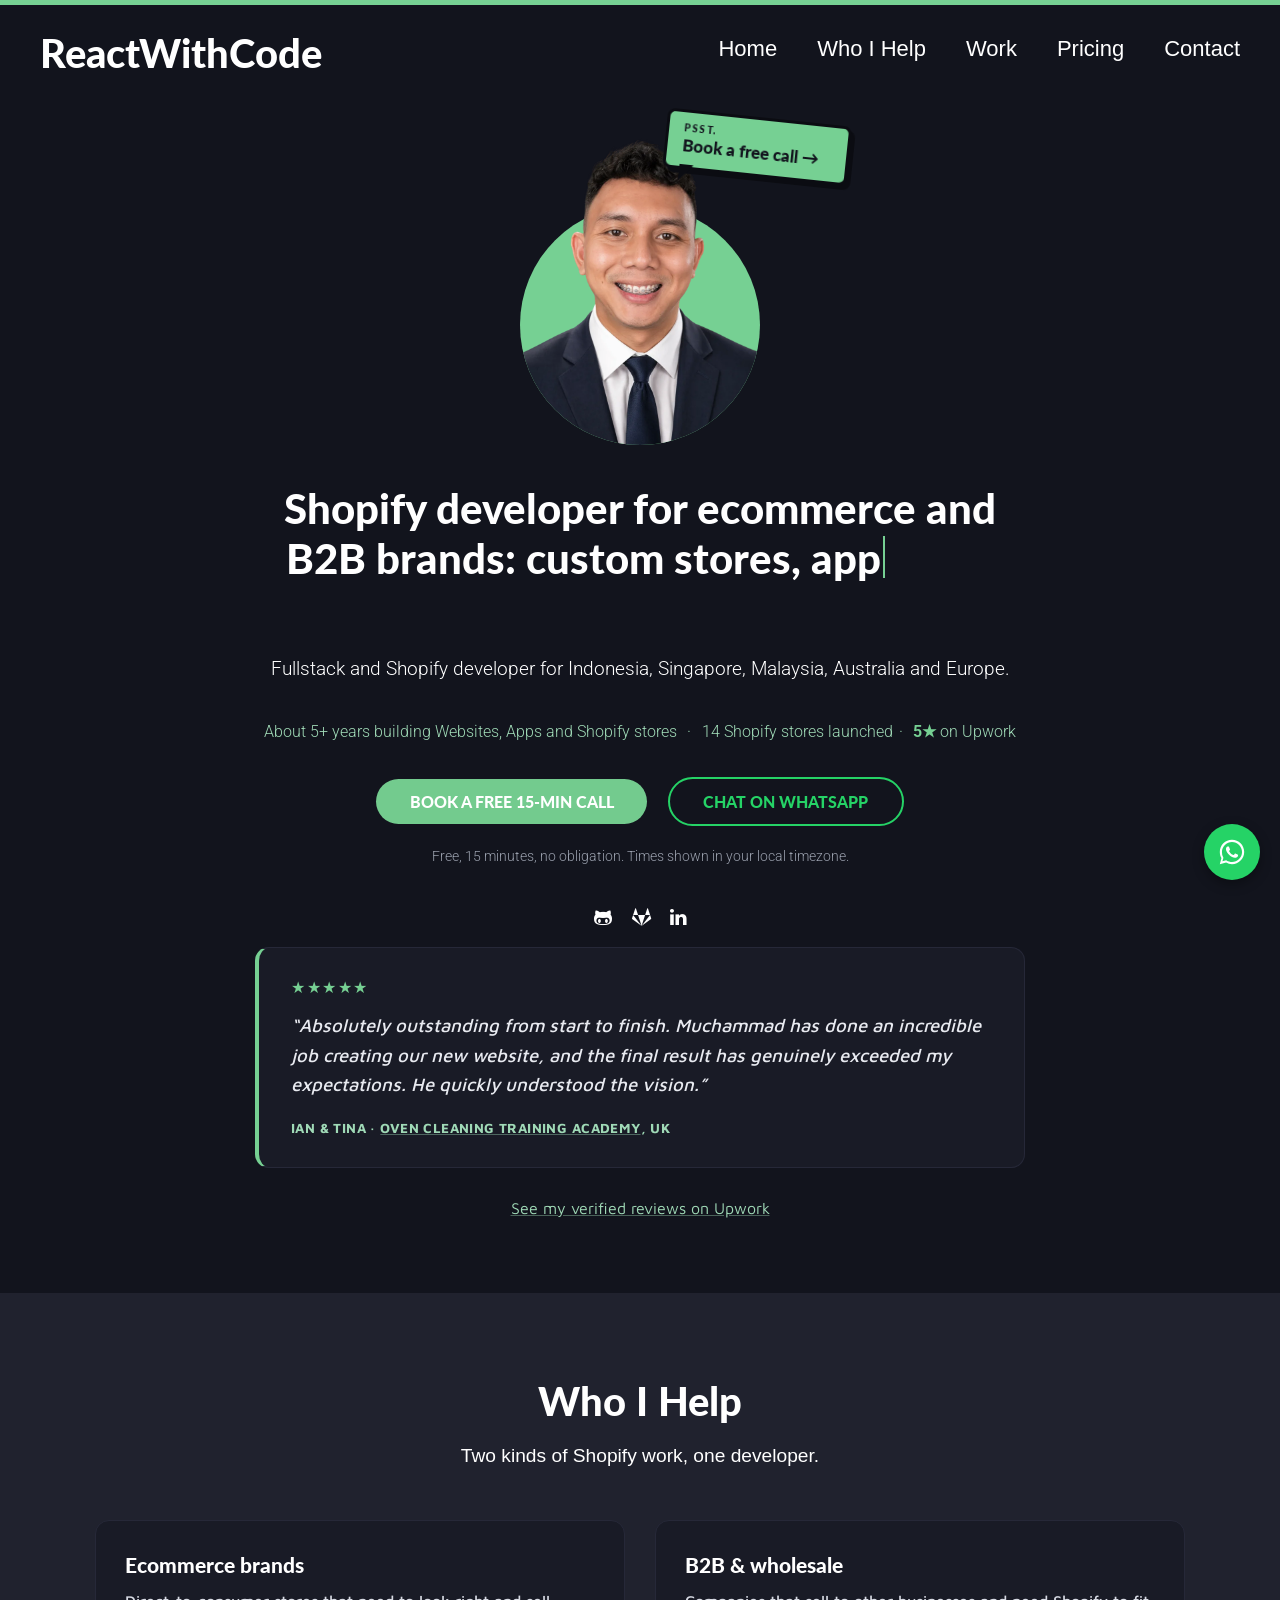
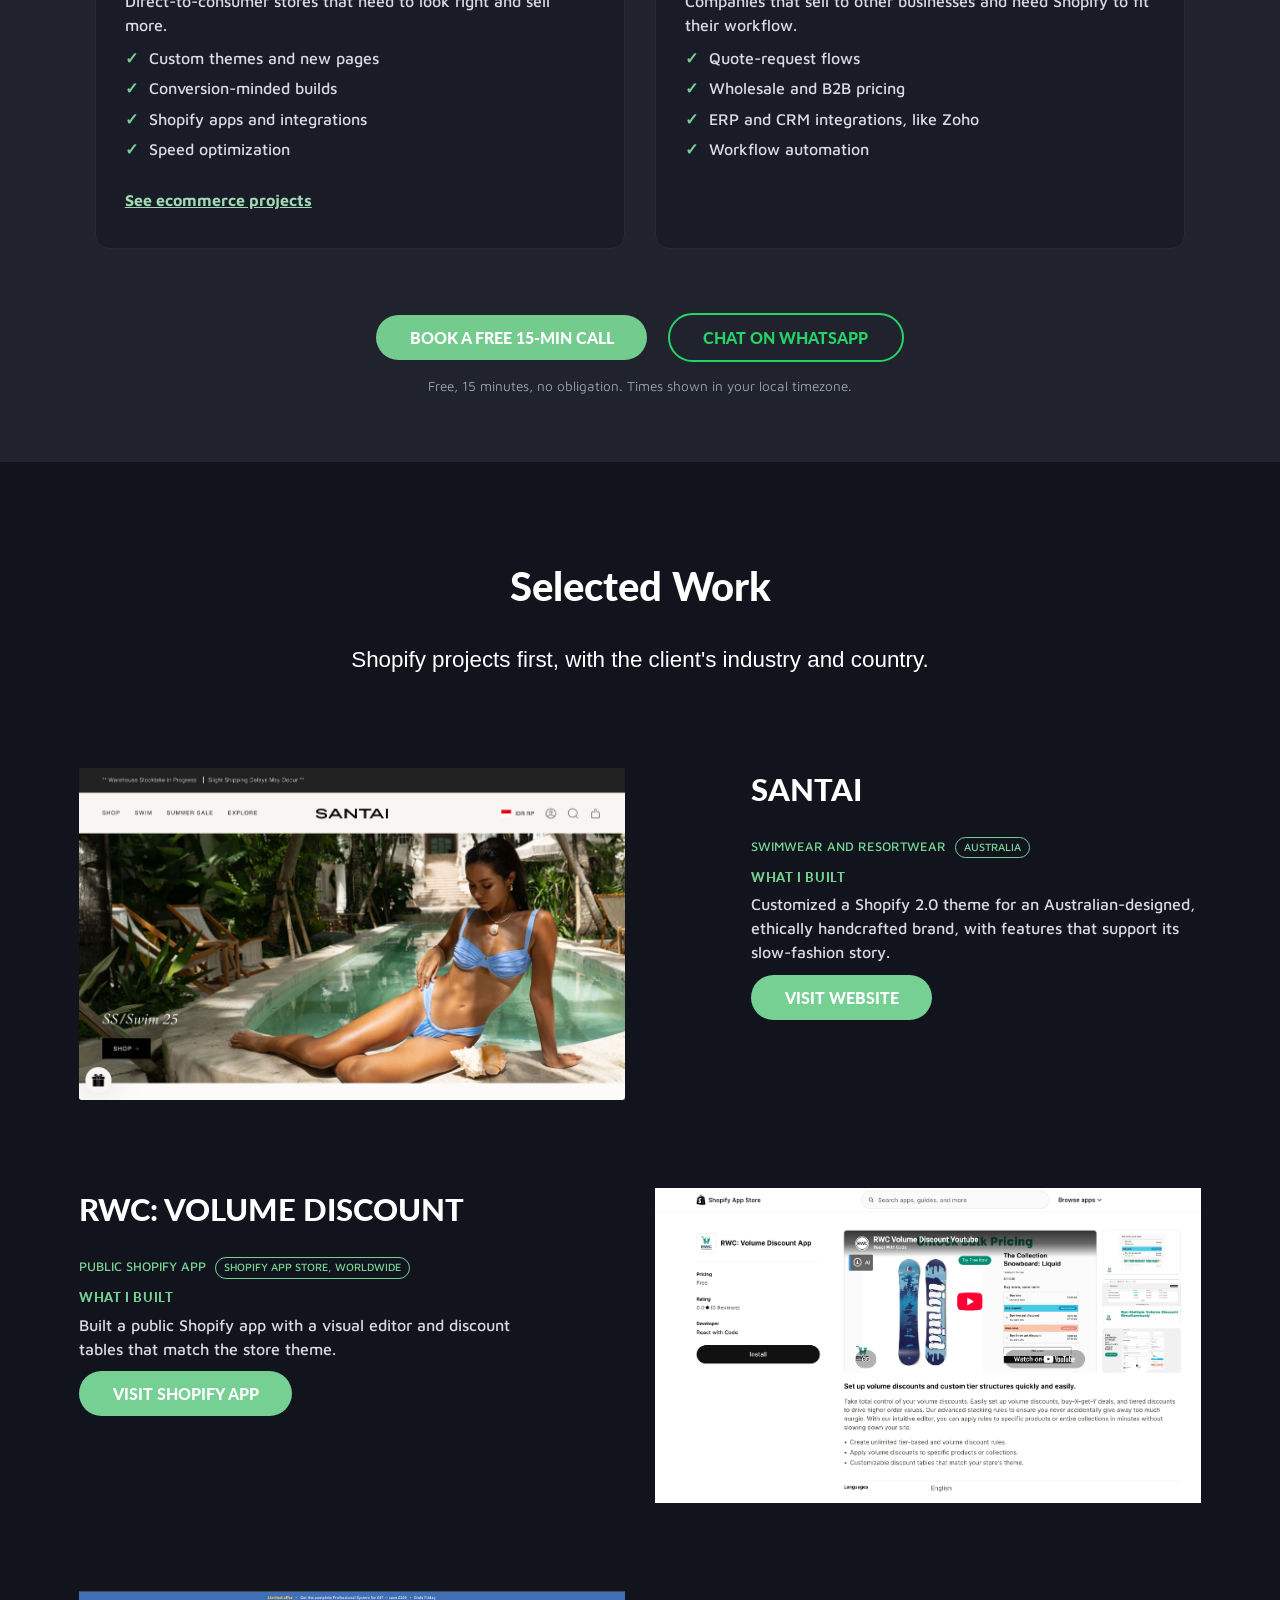
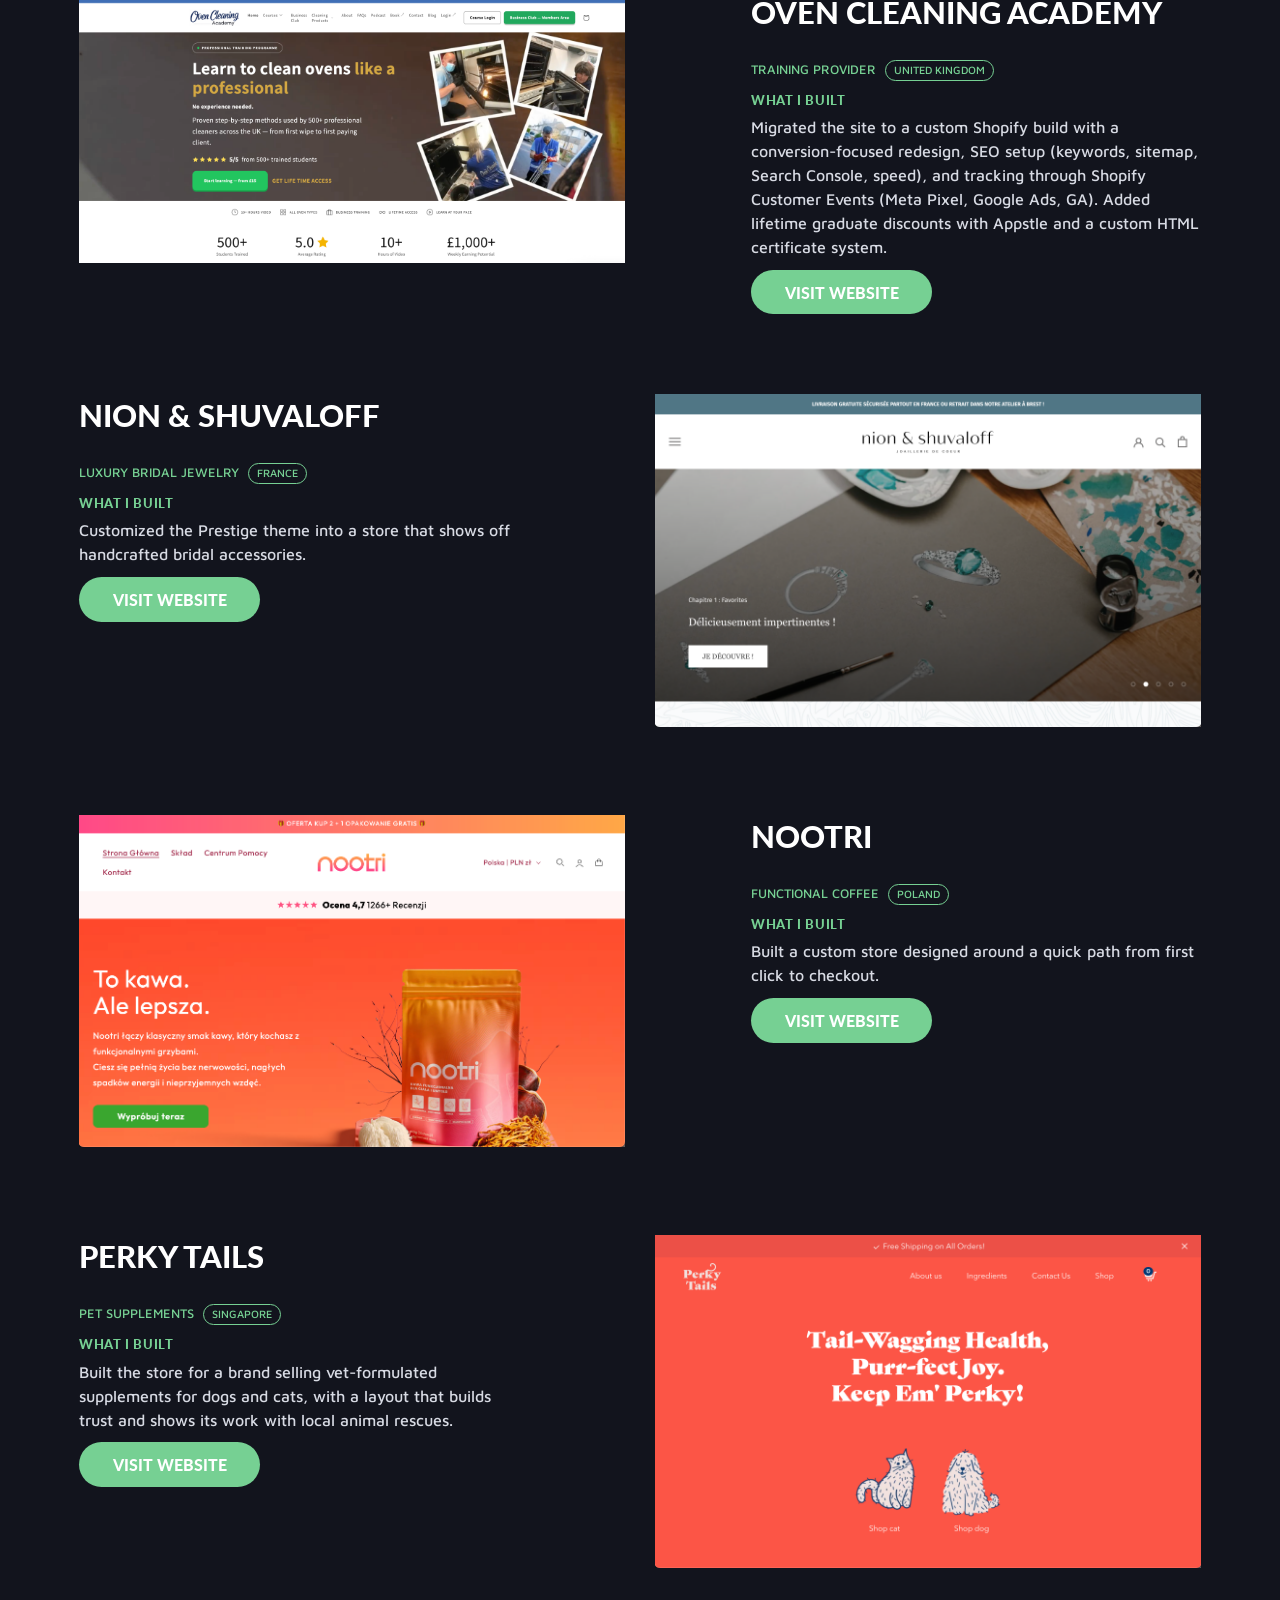
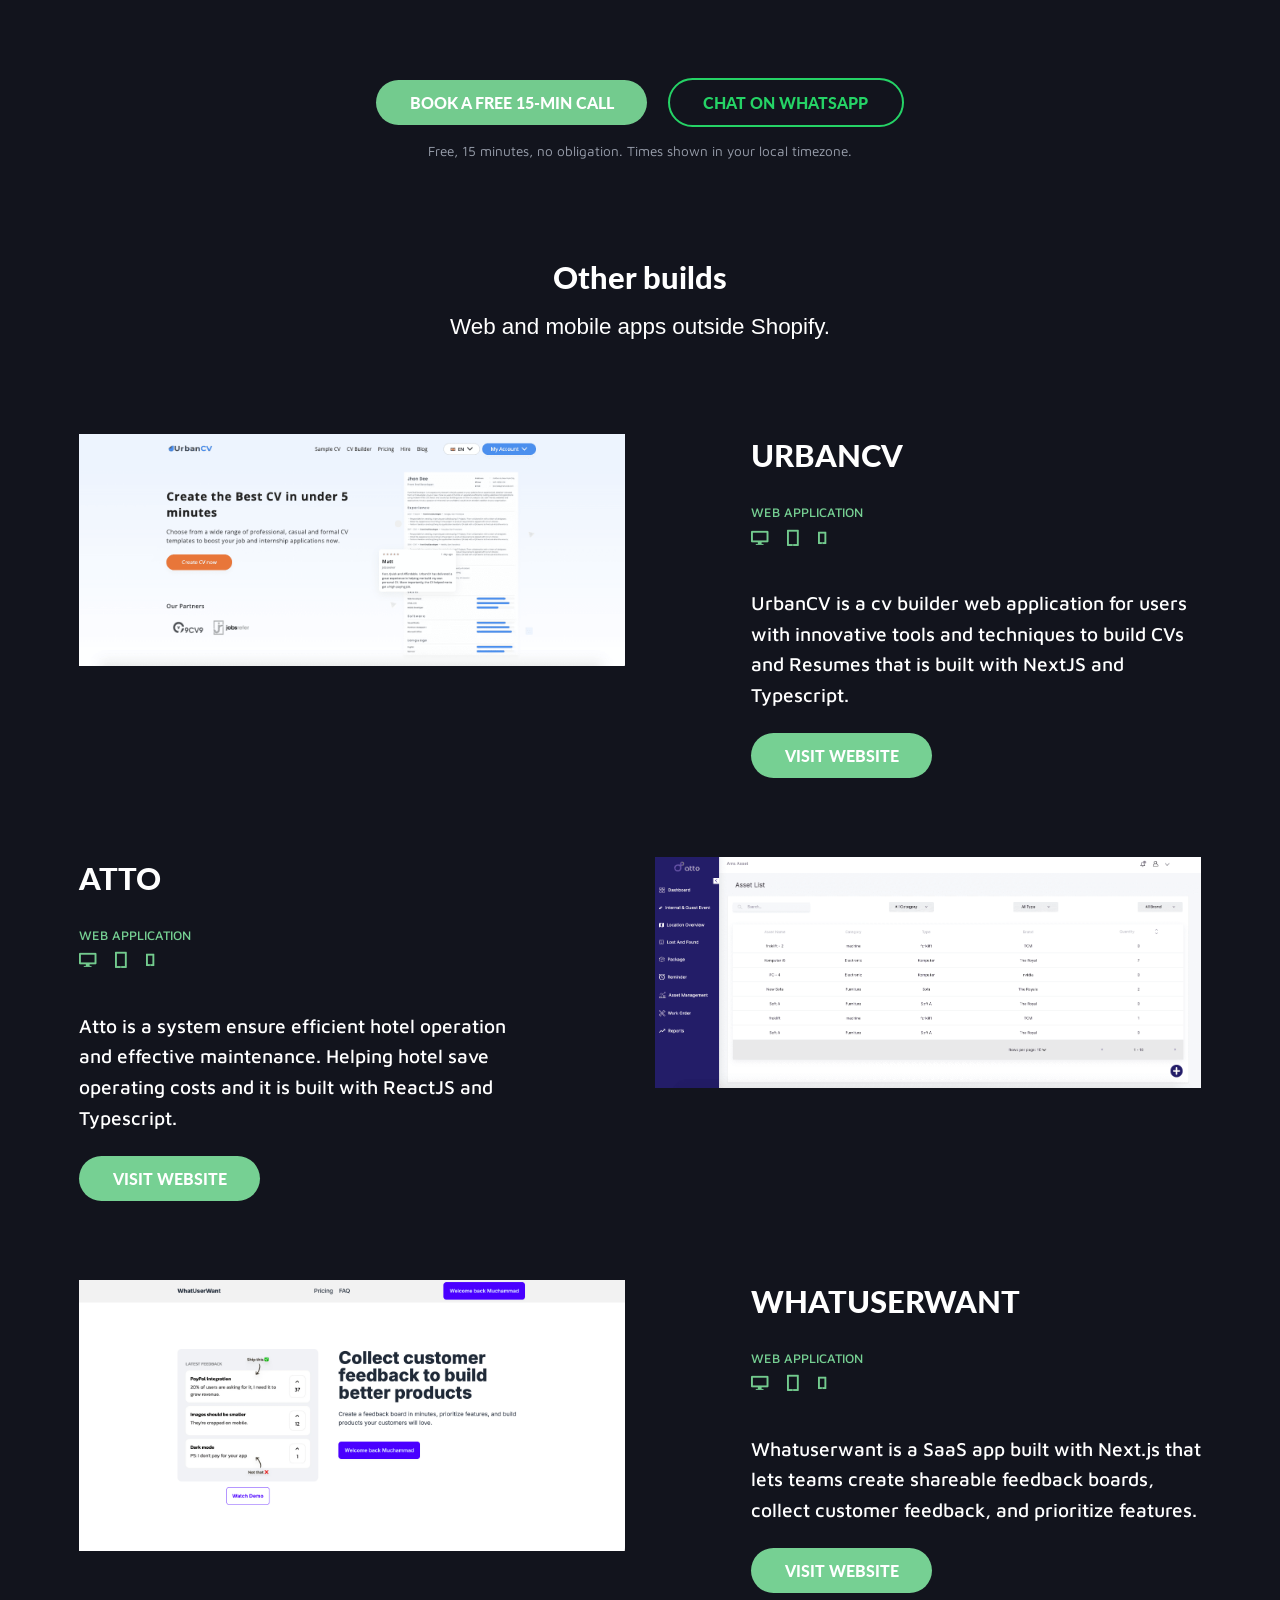
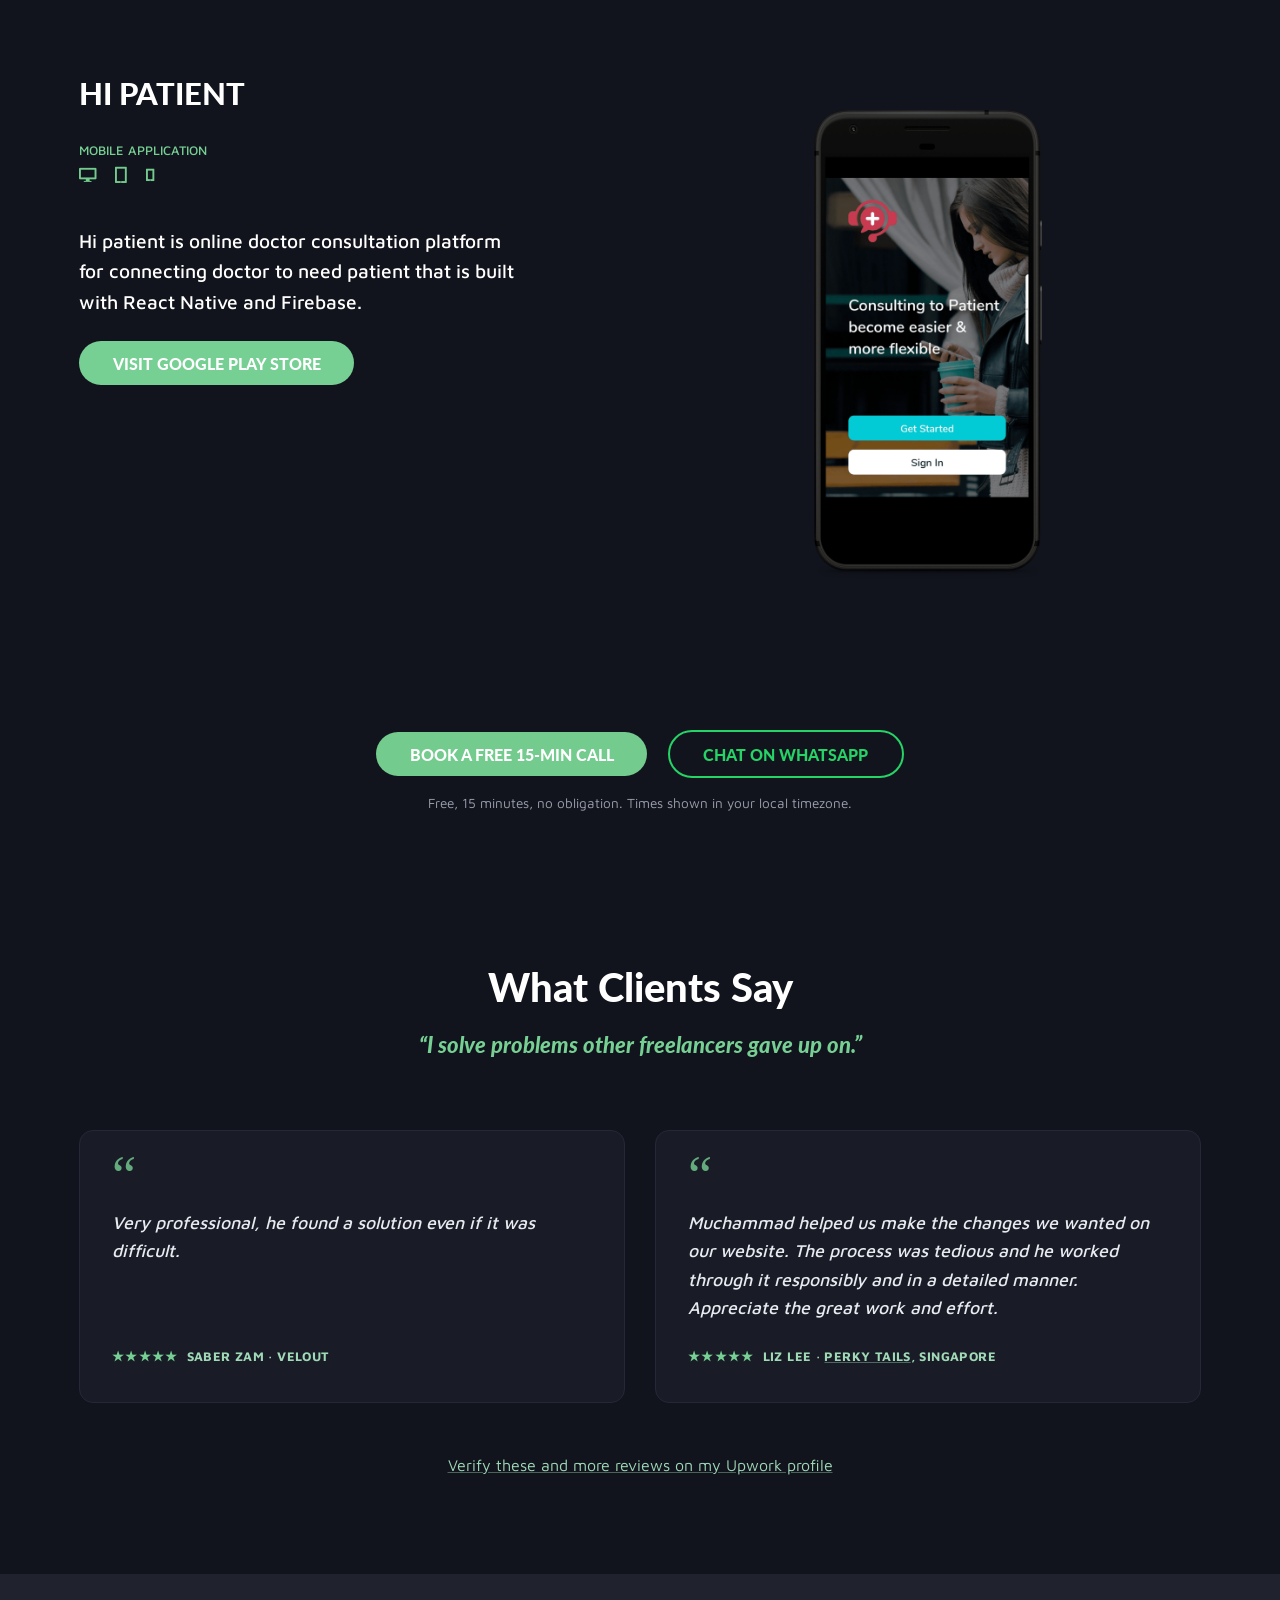
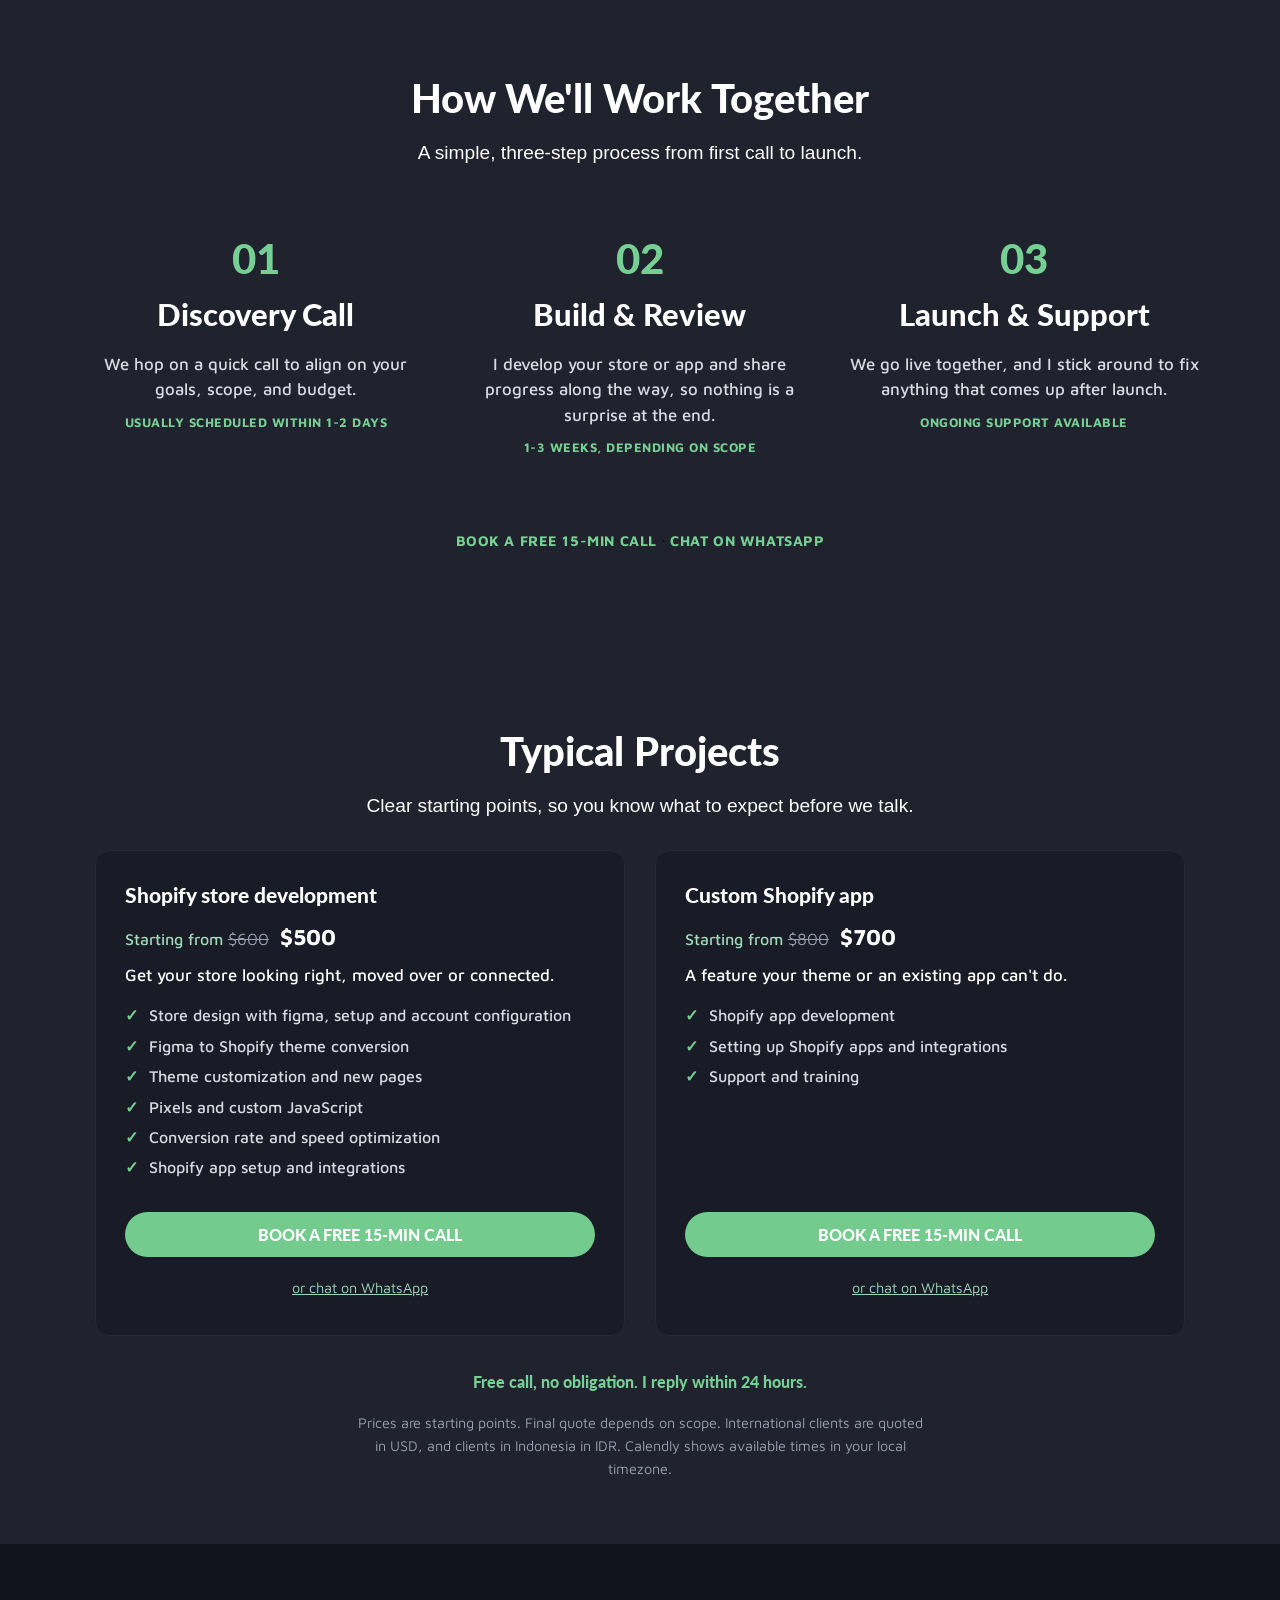
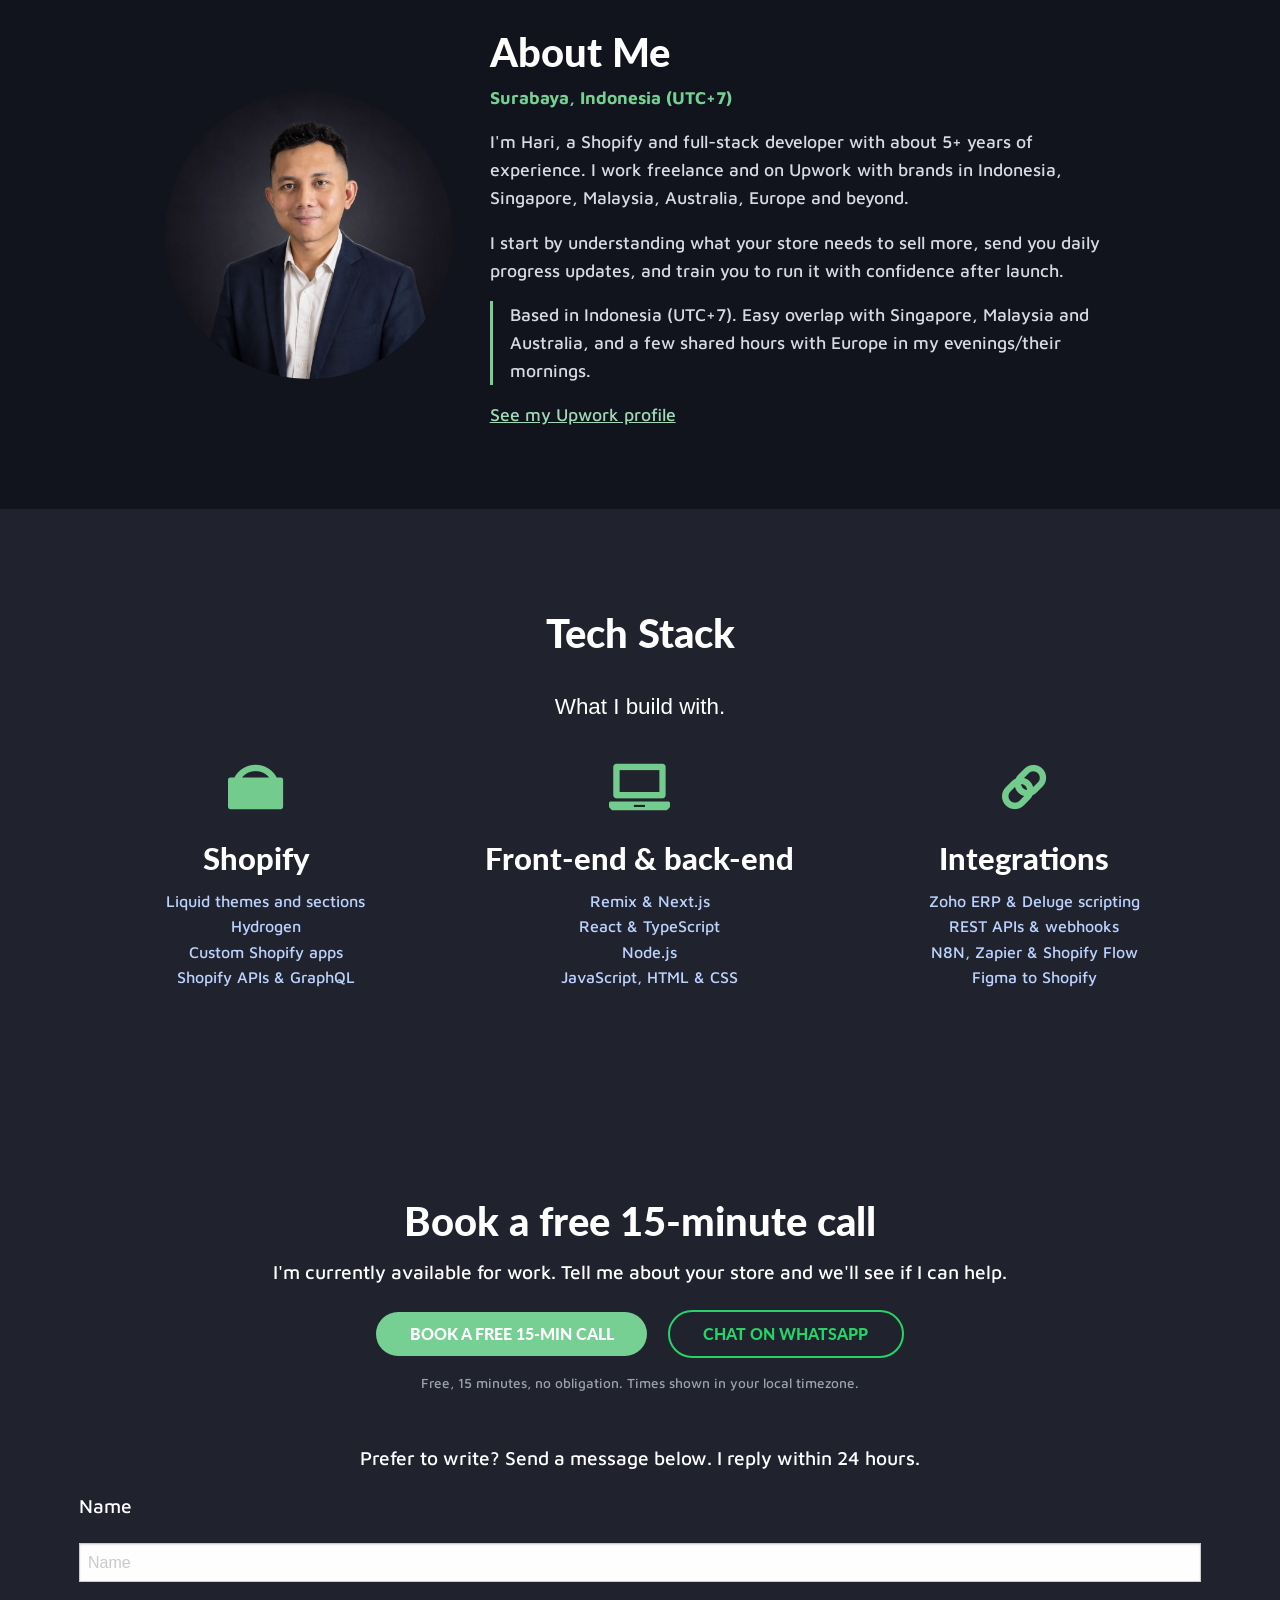
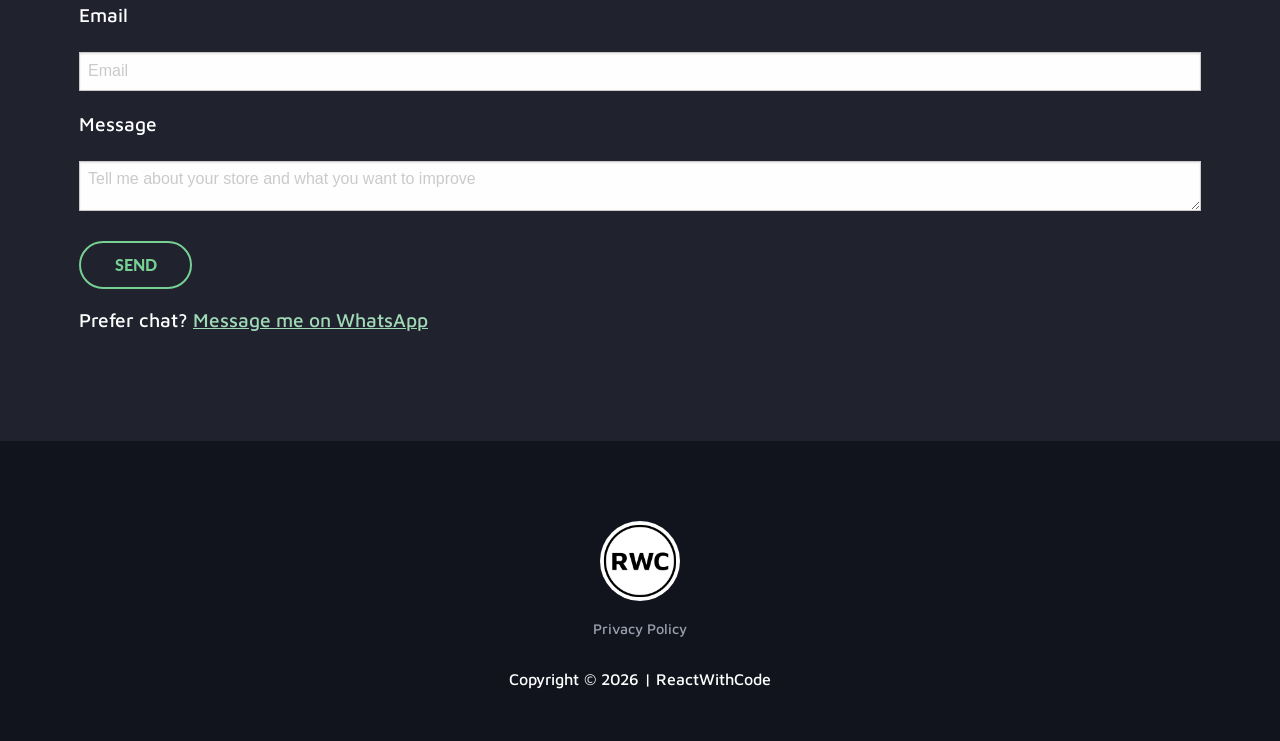
==== index.html @ b6adb7a1 "update profile pic animation" ====
<!DOCTYPE html>
<html lang="en">

<head>
	<meta charset="utf-8">
	<meta http-equiv="X-UA-Compatible" content="IE=edge">
	<meta name="viewport" content="width=device-width,initial-scale=1" />
	<title>Shopify Developer for Ecommerce &amp; B2B Brands in Asia, Australia &amp; Europe | ReactWithCode</title>
	<meta name="description" content="Hari is a Shopify developer for ecommerce and B2B brands: custom stores, apps and ERP integrations. Serving Singapore, Malaysia, Indonesia, Australia and Europe. Book a free 15-minute call.">
	<link rel="canonical" href="https://www.reactwithcode.com/">
	<meta property="og:type" content="website">
	<meta property="og:site_name" content="ReactWithCode">
	<meta property="og:title" content="Shopify Developer for Ecommerce &amp; B2B Brands">
	<meta property="og:description" content="Custom Shopify stores, apps and ERP integrations. Book a free 15-minute call.">
	<meta property="og:url" content="https://www.reactwithcode.com/">
	<meta property="og:image" content="https://www.reactwithcode.com/assets/images/shopify-developer-white-bg.png">
	<meta name="twitter:card" content="summary_large_image">
	<!-- Optional: if your host knows the visitor's country, have it write the ISO code here (e.g. "ID").
	     assets/scripts/site.js reads it first, then falls back to timezone/language. Leave empty if unsure. -->
	<meta name="visitor-country" content="">
	<link rel="icon" type="image/x-icon" href="/assets/images/RWC-logo.png">
	<script src="bower_components/jquery/dist/jquery.min.js" charset="utf-8"></script>
	<link rel="stylesheet" href="bower_components/foundation-sites/dist/css/foundation.min.css">
	<script src="bower_components/foundation-sites/dist/js/foundation.min.js" charset="utf-8"></script>
	<script src="bower_components/normalize-css/normalize.css" charset="utf-8"></script>
	<script src="bower_components/custombox/dist/custombox.min.js"></script>
	<link href="bower_components/custombox/dist/custombox.min.css" rel="stylesheet">
	<link rel="stylesheet" href="https://maxcdn.bootstrapcdn.com/font-awesome/4.7.0/css/font-awesome.min.css">
	<link href="https://fonts.googleapis.com/css?family=Lato:300,400,700,900" rel="stylesheet">
	<link href="https://fonts.googleapis.com/css?family=Maven+Pro:400,500" rel="stylesheet">
	<link rel="stylesheet" href="assets/fonts/foundation-icons/foundation-icons.css">
	<link rel="stylesheet" href="assets/styles/styles.css?v=3">

	<script src="https://challenges.cloudflare.com/turnstile/v0/api.js?onload=onloadTurnstileCallback" defer></script>

	<!-- Google tag (gtag.js) -->
	<!-- <script async src="https://www.googletagmanager.com/gtag/js?id=G-HP51W07BEM"></script>
	<script>
	  window.dataLayer = window.dataLayer || [];
	  function gtag(){dataLayer.push(arguments);}
	  gtag('js', new Date());
	
	  gtag('config', 'G-HP51W07BEM');
	</script> -->

	<!-- Google tag (gtag.js) -->
	<script async src="https://www.googletagmanager.com/gtag/js?id=G-P45Q6KW4CB"></script>
		<script>
		window.dataLayer = window.dataLayer || [];
		function gtag(){dataLayer.push(arguments);}
		gtag('js', new Date());

		gtag('config', 'G-P45Q6KW4CB');
	</script>

	<!-- Microsoft clarity -->
	<script type="text/javascript">
		(function(c,l,a,r,i,t,y){
			c[a]=c[a]||function(){(c[a].q=c[a].q||[]).push(arguments)};
			t=l.createElement(r);t.async=1;t.src="https://www.clarity.ms/tag/"+i;
			y=l.getElementsByTagName(r)[0];y.parentNode.insertBefore(t,y);
		})(window, document, "clarity", "script", "z6eo6wcju6");
	</script>

	<script>
		(function (c, s, q, u, a, r, e) {
			c.hj=c.hj||function(){(c.hj.q=c.hj.q||[]).push(arguments)};
			c._hjSettings = { hjid: a };
			r = s.getElementsByTagName('head')[0];
			e = s.createElement('script');
			e.async = true;
			e.src = q + c._hjSettings.hjid + u;
			r.appendChild(e);
		})(window, document, 'https://static.hj.contentsquare.net/c/csq-', '.js', 6389049);
	</script>

	<!-- vwo A/B testing -->
	<script src="https://reactwithcode.com/assets/scripts/vwo_static.js"></script>
	<!-- Start VWO SmartCode -->
	<script referrerPolicy="no-referrer-when-downgrade" src="https://dev.visualwebsiteoptimizer.com/lib/1081260.js" id="vwoCode"></script>
	<!-- End VWO SmartCode -->

</head>

<body>
	<div class="wrapper">

		<div class="thin-bar">
		</div>
		
		
		<nav class="menu-container">
			<!-- burger menu -->
			<input type="checkbox" aria-label="Toggle menu" />
			<span></span>
			<span></span>
			<span></span>
		  
			<!-- logo -->
			<a href="#" class="menu-logo">
			  <h2>ReactWithCode</h2>
			</a>
		  
			<!-- menu items -->
			<div class="menu">
			  <ul>
			  </ul>
			  <ul>
				<li>
				  <a href="#">
					Home
				  </a>
				</li>
									<li>
					  <a href="#who-i-help">
						Who I Help
					  </a>
					</li>
					<li>
					  <a href="#work">
						Work
					  </a>
					</li>
					<li>
					  <a href="#pricing">
						Pricing
					  </a>
					</li>
				<!-- <li>
				  <a href="https://dev.to/thohariakb" target="_blank" rel="noopener noreferrer">
					Blog
				  </a>
				</li> -->
									<li>
					  <a href="#footer-cta">
						Contact
					  </a>
					</li>
			  </ul>
			</div>
		  </nav>

		
		<section id="about">
			<div class="row">
				<div class="small-12 large-8 large-offset-2 columns text-center">
					<div class="hero-photo">
						<span class="hero-photo-ring" aria-hidden="true"></span>
						<img class="hero-cutout" fetchpriority="high" width="720" height="922" src="assets/images/hari-cutout.webp" alt="Hari, a Shopify developer based in Surabaya, Indonesia">
						<a class="hero-bubble" href="https://calendly.com/hari-reactwithcode/15-minute-meeting" target="_blank" rel="noopener noreferrer"><svg class="hero-fly" viewBox="0 0 40 30" width="26" height="20" aria-hidden="true" focusable="false"><g transform="rotate(-25 12 9)"><ellipse class="fly-wing" cx="12" cy="9" rx="9" ry="5" fill="#fff" stroke="#9aa0ad" stroke-width="1.5"/></g><g transform="rotate(25 28 9)"><ellipse class="fly-wing" cx="28" cy="9" rx="9" ry="5" fill="#fff" stroke="#9aa0ad" stroke-width="1.5"/></g><ellipse cx="20" cy="19" rx="7" ry="8" fill="#12141D" stroke="#fff" stroke-width="1.5"/><circle cx="20" cy="10" r="4" fill="#12141D" stroke="#fff" stroke-width="1.5"/><circle cx="18.2" cy="9.3" r="1.3" fill="#ff7a3d"/><circle cx="21.8" cy="9.3" r="1.3" fill="#ff7a3d"/></svg><span class="hero-bubble-kicker"><span class="kicker-default">Psst.</span><span class="kicker-hover" aria-hidden="true">Ow! Fine,</span></span> Book a free call &rarr;</a>
					</div>
					<div class="details">
						<h1 class="hero-title" data-typing="45">Shopify developer for ecommerce and B2B brands: custom stores, apps, and ERP integrations.</h1>
						<p class="hero-sub">Fullstack and Shopify developer for Indonesia, Singapore, Malaysia, Australia and Europe.</p>
						<p class="proof-line">About 5+ years building Websites, Apps and Shopify stores <span class="dot">&middot;</span> 14 Shopify stores launched<span class="dot">&middot;</span> <span class="upwork-rating" aria-label="5 stars">5&#9733;</span> on Upwork</p>
					</div>
				</div>
			</div>
			<div class="row">
				<div class="small-12 column">
					<div class="cta text-center">
						<a class="my-button cta-button hero-primary-cta" href="https://calendly.com/hari-reactwithcode/15-minute-meeting" target="_blank" rel="noopener noreferrer">Book a free 15-min call</a>
						<a class="my-button cta-button cta-whatsapp" href="https://wa.me/6285163006495?text=Hi%20Hari%2C%20I%27d%20like%20to%20talk%20about%20my%20Shopify%20store" target="_blank" rel="noopener noreferrer" data-whatsapp="hero">Chat on WhatsApp</a>
						<p class="cta-note">Free, 15 minutes, no obligation. Times shown in your local timezone.</p>
					</div>
				</div>
				<div class="small-12 column">
					<div class="my-arrow-div text-center">
						<a href="https://github.com/reactwithcode" aria-label="GitHub"><i class="fa fa-github-alt fa-2x"></i></a>
						<a href="https://gitlab.com/reactwithcode" aria-label="GitLab"><i class="fa fa-gitlab fa-2x"></i></a>
						<a href="https://www.linkedin.com/in/reactwithcode/" aria-label="LinkedIn"><i class="fa fa-linkedin fa-2x"></i></a>
					</div>
				</div>
			</div>
		</section>

		<section id="featured-proof">
			<div class="row">
				<div class="small-12 large-8 large-offset-2 columns">
					<figure class="featured-testimonial">
						<span class="stars" aria-label="5 out of 5 stars">&#9733;&#9733;&#9733;&#9733;&#9733;</span>
						<blockquote>&ldquo;Absolutely outstanding from start to finish. Muchammad has done an incredible job creating our new website, and the final result has genuinely exceeded my expectations. He quickly understood the vision.&rdquo;</blockquote>
						<figcaption>
							<!-- Optional client photo: <img class="testimonial-avatar" loading="lazy" width="44" height="44" src="assets/images/CLIENT.jpg" alt="Ian"> -->
							Ian &amp; Tina &middot; <a href="https://ovencleaningtrainingacademy.co.uk/" target="_blank" rel="noopener noreferrer">Oven Cleaning Training Academy</a>, UK
							<!-- Optional LinkedIn: <a class="testimonial-linkedin" href="https://www.linkedin.com/in/CLIENT" target="_blank" rel="noopener noreferrer">LinkedIn</a> -->
						</figcaption>
					</figure>
					<p class="text-center featured-link"><a href="https://www.upwork.com/freelancers/~019baacca8fff0b3eb" target="_blank" rel="noopener noreferrer">See my verified reviews on Upwork</a></p>
				</div>
			</div>
		</section>

		<section id="who-i-help">
			<h2 class="text-center">Who I Help</h2>
			<div class="row">
				<p class="text-center tag-line">Two kinds of Shopify work, one developer.</p>
			</div>
			<div class="row services-row">
				<div class="small-12 medium-6 columns"><div class="service-card">
					<h3>Ecommerce brands</h3>
					<p>Direct-to-consumer stores that need to look right and sell more.</p>
					<ul class="price-includes">
						<li>Custom themes and new pages</li>
						<li>Conversion-minded builds</li>
						<li>Shopify apps and integrations</li>
						<li>Speed optimization</li>
					</ul>
					<a class="service-link" href="#work-ecommerce">See ecommerce projects</a>
				</div></div>
				<div class="small-12 medium-6 columns"><div class="service-card">
					<h3>B2B &amp; wholesale</h3>
					<p>Companies that sell to other businesses and need Shopify to fit their workflow.</p>
					<ul class="price-includes">
						<li>Quote-request flows</li>
						<li>Wholesale and B2B pricing</li>
						<li>ERP and CRM integrations, like Zoho</li>
						<li>Workflow automation</li>
					</ul>
				</div></div>
			</div>
			<div class="row"><div class="small-12 column text-center section-cta">
				<a class="my-button cta-button hero-primary-cta" href="https://calendly.com/hari-reactwithcode/15-minute-meeting" target="_blank" rel="noopener noreferrer">Book a free 15-min call</a>
				<a class="my-button cta-button cta-whatsapp" href="https://wa.me/6285163006495?text=Hi%20Hari%2C%20I%27d%20like%20to%20talk%20about%20my%20Shopify%20store" target="_blank" rel="noopener noreferrer" data-whatsapp="who-i-help">Chat on WhatsApp</a>
				<p class="cta-note">Free, 15 minutes, no obligation. Times shown in your local timezone.</p>
			</div></div>
		</section>

		<section id="work">
			<h2 class="text-center" style="color: #fff;">Selected Work</h2>
			<div class="row">
				<p class="text-center tag-line">Shopify projects first, with the client's industry and country.</p>
			</div>

			<div class="row work-row" id="work-ecommerce">
				<div class="small-12 medium-6 columns">
					<img loading="lazy" src="assets/images/SANTAI.png" alt="SANTAI online store homepage, an Australian swimwear and resortwear brand">
				</div>
				<div class="small-12 medium-5 medium-offset-1 columns">
					<div class="details details-ftm">
						<h3>SANTAI</h3>
						<p class="platform">Swimwear and resortwear <span class="region">Australia</span></p>
						<dl class="case-study">
							<dt>What I built</dt><dd>Customized a Shopify 2.0 theme for an Australian-designed, ethically handcrafted brand, with features that support its slow-fashion story.</dd>
						</dl>
						<a class="my-button" target="_blank" rel="noopener noreferrer" href="https://santai.com.au/">Visit Website</a>
					</div>
				</div>
			</div>

			<div class="row work-row">
				<div class="small-12 medium-6 medium-push-6 columns">
					<img loading="lazy" src="assets/images/RWC-Volume-Discount.png" alt="RWC Volume Discount app editor for Shopify">
				</div>
				<div class="small-12 medium-5 medium-pull-7 columns">
					<div class="details details-ftm">
						<h3>RWC: Volume Discount</h3>
						<p class="platform">Public Shopify app <span class="region">Shopify App Store, worldwide</span></p>
						<dl class="case-study">
							<dt>What I built</dt><dd>Built a public Shopify app with a visual editor and discount tables that match the store theme.</dd>
						</dl>
						<a class="my-button" target="_blank" rel="noopener noreferrer" href="https://apps.shopify.com/rwc-volume-discount">Visit Shopify App</a>
					</div>
				</div>
			</div>

			<div class="row work-row">
				<div class="small-12 medium-6 columns">
					<img loading="lazy" src="assets/images/oven-cleaning-academy.png" alt="Oven Cleaning Training Academy online course store">
				</div>
				<div class="small-12 medium-5 medium-offset-1 columns">
					<div class="details details-ftm">
						<h3>Oven Cleaning Academy</h3>
						<p class="platform">Training provider <span class="region">United Kingdom</span></p>
						<dl class="case-study">
							<dt>What I built</dt><dd>Migrated the site to a custom Shopify build with a conversion-focused redesign, SEO setup (keywords, sitemap, Search Console, speed), and tracking through Shopify Customer Events (Meta Pixel, Google Ads, GA). Added lifetime graduate discounts with Appstle and a custom HTML certificate system.</dd>
						</dl>
						<a class="my-button" target="_blank" rel="noopener noreferrer" href="https://ovencleaningtrainingacademy.co.uk/">Visit Website</a>
					</div>
				</div>
			</div>

			<div class="row work-row">
				<div class="small-12 medium-6 medium-push-6 columns">
					<img loading="lazy" src="assets/images/Nion-Shuvaloff.png" alt="Nion &amp; Shuvaloff bridal jewelry online store">
				</div>
				<div class="small-12 medium-5 medium-pull-7 columns">
					<div class="details details-ftm">
						<h3>Nion &amp; Shuvaloff</h3>
						<p class="platform">Luxury bridal jewelry <span class="region">France</span></p>
						<dl class="case-study">
							<dt>What I built</dt><dd>Customized the Prestige theme into a store that shows off handcrafted bridal accessories.</dd>
						</dl>
						<a class="my-button" target="_blank" rel="noopener noreferrer" href="https://nionshuvaloff.com/">Visit Website</a>
					</div>
				</div>
			</div>

			<div class="row work-row">
				<div class="small-12 medium-6 columns">
					<img loading="lazy" src="assets/images/nootri.png" alt="nootri functional coffee online store">
				</div>
				<div class="small-12 medium-5 medium-offset-1 columns">
					<div class="details details-ftm">
						<h3>nootri</h3>
						<p class="platform">Functional coffee <span class="region">Poland</span></p>
						<dl class="case-study">
							<dt>What I built</dt><dd>Built a custom store designed around a quick path from first click to checkout.</dd>
						</dl>
						<a class="my-button" target="_blank" rel="noopener noreferrer" href="https://nootri.pl/">Visit Website</a>
					</div>
				</div>
			</div>

			<div class="row work-row">
				<div class="small-12 medium-6 medium-push-6 columns">
					<img loading="lazy" src="assets/images/perkytails.png" alt="Perky Tails online store homepage, a Singapore pet supplement brand">
				</div>
				<div class="small-12 medium-5 medium-pull-7 columns">
					<div class="details details-ftm">
						<h3>Perky Tails</h3>
						<p class="platform">Pet supplements <span class="region">Singapore</span></p>
						<dl class="case-study">
							<dt>What I built</dt><dd>Built the store for a brand selling vet-formulated supplements for dogs and cats, with a layout that builds trust and shows its work with local animal rescues.</dd>
						</dl>
						<a class="my-button" target="_blank" rel="noopener noreferrer" href="https://www.perkytails.com/">Visit Website</a>
					</div>
				</div>
			</div>

			<div class="row"><div class="small-12 column text-center section-cta">
				<a class="my-button cta-button hero-primary-cta" href="https://calendly.com/hari-reactwithcode/15-minute-meeting" target="_blank" rel="noopener noreferrer">Book a free 15-min call</a>
				<a class="my-button cta-button cta-whatsapp" href="https://wa.me/6285163006495?text=Hi%20Hari%2C%20I%27d%20like%20to%20talk%20about%20my%20Shopify%20store" target="_blank" rel="noopener noreferrer" data-whatsapp="work">Chat on WhatsApp</a>
				<p class="cta-note">Free, 15 minutes, no obligation. Times shown in your local timezone.</p>
			</div></div>

			<h3 class="work-group-label text-center">Other builds</h3>
			<div class="row"><p class="text-center tag-line">Web and mobile apps outside Shopify.</p></div>

			<div class="row work-row">
				<div class="small-12 medium-6 columns">
					<img loading="lazy" src="assets/images/urbancv.png" alt="UrbanCV resume builder web app">
				</div>
				<div class="small-12 medium-5 medium-offset-1 columns">
					<div class="details details-ftm">
						<h3>UrbanCV</h3>
						<p class="platform">Web Application</p>
						<p class="icons"><i class="fi-monitor"></i><i class="fi-tablet-portrait"></i><i class="fi-mobile"></i></p>
						<p>UrbanCV is a cv builder web application for users with innovative tools and techniques to build CVs and Resumes that is built with NextJS and Typescript.</p>
						<a class="my-button" target="_blank" href="https://urbancv.com/">Visit Website</a>
					</div>
				</div>
			</div>

			<div class="row work-row">
				<div class="small-12 medium-6 medium-push-6 columns">
					<img loading="lazy" src="assets/images/Atto.png" alt="ATTO hotel operations system">
				</div>
				<div class="small-12 medium-5 medium-pull-7 columns">
					<div class="details details-ftm">
						<h3>ATTO</h3>
						<p class="platform">Web Application</p>
						<p class="icons"><i class="fi-monitor"></i><i class="fi-tablet-portrait"></i><i class="fi-mobile"></i></p>
						<p>Atto is a system ensure efficient hotel operation and effective maintenance. Helping hotel save operating costs and it is built with ReactJS and Typescript.</p>
						<a class="my-button" target="_blank" href="https://www.atto.id/">Visit Website</a>
					</div>
				</div>
			</div>

			<div class="row work-row">
				<div class="small-12 medium-6 columns">
					<img loading="lazy" src="assets/images/Whatuserwant.png" alt="Whatuserwant feedback board app">
				</div>
				<div class="small-12 medium-5 medium-offset-1 columns">
					<div class="details details-ftm">
						<h3>Whatuserwant</h3>
						<p class="platform">Web Application</p>
						<p class="icons"><i class="fi-monitor"></i><i class="fi-tablet-portrait"></i><i class="fi-mobile"></i></p>
						<p>Whatuserwant is a SaaS app built with Next.js that lets teams create shareable feedback boards, collect customer feedback, and prioritize features.</p>
						<a class="my-button" target="_blank" href="https://www.whatuserwant.com">Visit Website</a>
					</div>
				</div>
			</div>

			<div class="row work-row">
				<div class="small-12 medium-6 medium-push-6 columns">
					<img loading="lazy" src="assets/images/hipatient.png" alt="Hi Patient mobile app">
				</div>
				<div class="small-12 medium-5 medium-pull-7 columns">
					<div class="details details-ftm">
						<h3>Hi Patient</h3>
						<p class="platform">Mobile Application</p>
						<p class="icons"><i class="fi-monitor"></i><i class="fi-tablet-portrait"></i><i class="fi-mobile"></i></p>
						<p>Hi patient is online doctor consultation platform for connecting doctor to need patient that is built with React Native and Firebase.</p>
						<a class="my-button" target="_blank" href="https://play.google.com/store/apps/details?id=com.reactwithcode.hipatient">Visit Google Play Store</a>
					</div>
				</div>
			</div>

			<div class="row"><div class="small-12 column text-center section-cta">
				<a class="my-button cta-button hero-primary-cta" href="https://calendly.com/hari-reactwithcode/15-minute-meeting" target="_blank" rel="noopener noreferrer">Book a free 15-min call</a>
							<a class="my-button cta-button cta-whatsapp" href="https://wa.me/6285163006495?text=Hi%20Hari%2C%20I%27d%20like%20to%20talk%20about%20my%20Shopify%20store" target="_blank" rel="noopener noreferrer" data-whatsapp="work">Chat on WhatsApp</a>
				<p class="cta-note">Free, 15 minutes, no obligation. Times shown in your local timezone.</p>
			</div></div>

		</section>

		<section id="testimonials">
			<h2 class="text-center">What Clients Say</h2>
			<div class="row">
				<p class="text-center tag-line testimonials-tagline">&ldquo;I solve problems other freelancers gave up on.&rdquo;</p>
			</div>
			<div class="row testimonials-row">
				<div class="small-12 medium-6 columns">
					<div class="testimonial-card">
						<span class="quote-mark">&ldquo;</span>
						<p class="testimonial-quote">Very professional, he found a solution even if it was difficult.</p>
						<p class="testimonial-meta"><span class="stars">★★★★★</span> Saber Zam &middot; Velout</p>
					</div>
				</div>
				<div class="small-12 medium-6 columns">
					<div class="testimonial-card">
						<span class="quote-mark">&ldquo;</span>
						<p class="testimonial-quote">Muchammad helped us make the changes we wanted on our website. The process was tedious and he worked through it responsibly and in a detailed manner. Appreciate the great work and effort.</p>
						<p class="testimonial-meta"><span class="stars">★★★★★</span> Liz Lee &middot; <a href="https://www.perkytails.com/" target="_blank" rel="noopener noreferrer">Perky Tails</a>, Singapore</p>
					</div>
				</div>
			</div>
			<!-- Per testimonial you can add a photo or LinkedIn link inside .testimonial-meta:
			     <img class="testimonial-avatar" loading="lazy" width="44" height="44" src="assets/images/CLIENT.jpg" alt="Client name">
			     <a class="testimonial-linkedin" href="https://www.linkedin.com/in/CLIENT" target="_blank" rel="noopener noreferrer">LinkedIn</a> -->
			<div class="row"><div class="small-12 column text-center featured-link">
				<a href="https://www.upwork.com/freelancers/~019baacca8fff0b3eb" target="_blank" rel="noopener noreferrer">Verify these and more reviews on my Upwork profile</a>
			</div></div>
		</section>

		<section id="process">
			<h2 class="text-center">How We'll Work Together</h2>
			<div class="row">
				<p class="text-center tag-line">A simple, three-step process from first call to launch.</p>
			</div>
			<div class="row process-row">
				<div class="small-12 medium-4 columns text-center process-step">
					<span class="process-number">01</span>
					<h3>Discovery Call</h3>
					<p>We hop on a quick call to align on your goals, scope, and budget.</p>
					<p class="process-meta">Usually scheduled within 1-2 days</p>
				</div>
				<div class="small-12 medium-4 columns text-center process-step">
					<span class="process-number">02</span>
					<h3>Build &amp; Review</h3>
					<p>I develop your store or app and share progress along the way, so nothing is a surprise at the end.</p>
					<p class="process-meta">1-3 weeks, depending on scope</p>
				</div>
				<div class="small-12 medium-4 columns text-center process-step">
					<span class="process-number">03</span>
					<h3>Launch &amp; Support</h3>
					<p>We go live together, and I stick around to fix anything that comes up after launch.</p>
					<p class="process-meta">Ongoing support available</p>
				</div>
			</div>
			<div class="row">
				<div class="small-12 column text-center">
					<a class="process-cta" href="https://calendly.com/hari-reactwithcode/15-minute-meeting" target="_blank" rel="noopener noreferrer">Book a free 15-min call</a>
						<span class="dot">&middot;</span>
						<a class="process-cta" href="https://wa.me/6285163006495?text=Hi%20Hari%2C%20I%27d%20like%20to%20talk%20about%20my%20Shopify%20store" target="_blank" rel="noopener noreferrer" data-whatsapp="process">Chat on WhatsApp</a>
				</div>
			</div>
		</section>

		<section id="pricing">
			<h2 class="text-center">Typical Projects</h2>
			<div class="row">
				<p class="text-center tag-line">Clear starting points, so you know what to expect before we talk.</p>
			</div>
			<div class="row pricing-row">
				<div class="small-12 medium-6 columns"><div class="price-card">
					<h3>Shopify store development</h3>
					<p class="price-from">Starting from <strong><s class="price-compare" data-compare="store-development" hidden></s> <span class="price" data-price="store-development">$500</span></strong></p>
					<p class="price-desc">Get your store looking right, moved over or connected.</p>
					<ul class="price-includes">
						<li>Store design with figma, setup and account configuration</li>
						<li>Figma to Shopify theme conversion</li>
						<li>Theme customization and new pages</li>
						<li>Pixels and custom JavaScript</li>
						<li>Conversion rate and speed optimization</li>
						<li>Shopify app setup and integrations</li>
					</ul>
					<div class="price-actions">
						<a class="my-button cta-button price-cta" href="https://calendly.com/hari-reactwithcode/15-minute-meeting" target="_blank" rel="noopener noreferrer">Book a free 15-min call</a>
						<a class="price-alt" href="https://wa.me/6285163006495?text=Hi%20Hari%2C%20I%27d%20like%20to%20talk%20about%20my%20Shopify%20store" target="_blank" rel="noopener noreferrer" data-whatsapp="pricing-store">or chat on WhatsApp</a>
					</div>
				</div></div>
				<div class="small-12 medium-6 columns"><div class="price-card">
					<h3>Custom Shopify app</h3>
					<p class="price-from">Starting from <strong><s class="price-compare" data-compare="custom-app" hidden></s> <span class="price" data-price="custom-app">$700</span></strong></p>
					<p class="price-desc">A feature your theme or an existing app can't do.</p>
					<ul class="price-includes">
						<li>Shopify app development</li>
						<li>Setting up Shopify apps and integrations</li>
						<li>Support and training</li>
					</ul>
					<div class="price-actions">
						<a class="my-button cta-button price-cta" href="https://calendly.com/hari-reactwithcode/15-minute-meeting" target="_blank" rel="noopener noreferrer">Book a free 15-min call</a>
						<a class="price-alt" href="https://wa.me/6285163006495?text=Hi%20Hari%2C%20I%27d%20like%20to%20talk%20about%20my%20Shopify%20store" target="_blank" rel="noopener noreferrer" data-whatsapp="pricing-app">or chat on WhatsApp</a>
					</div>
				</div></div>
			</div>
			<div class="row"><div class="small-12 column text-center">
				<p class="price-reassure">Free call, no obligation. I reply within 24 hours.</p>
				<p class="price-note">Prices are starting points. Final quote depends on scope. International clients are quoted in USD, and clients in Indonesia in IDR. Calendly shows available times in your local timezone.</p>
			</div></div>
		</section>

		<section id="about-me">
			<div class="row about-me-row">
				<div class="small-12 medium-4 columns text-center">
					<img class="about-photo" loading="lazy" width="320" height="312" src="assets/images/hari-shopify-developer-indonesia.png" alt="Hari, Shopify developer, standing in front of a forested hillside in East Java">
				</div>
				<div class="small-12 medium-8 columns">
					<h2>About Me</h2>
					<p class="about-location">Surabaya, Indonesia (UTC+7)</p>
					<p>I'm Hari, a Shopify and full-stack developer with about 5+ years of experience. I work freelance and on Upwork with brands in Indonesia, Singapore, Malaysia, Australia, Europe and beyond.</p>
					<p>I start by understanding what your store needs to sell more, send you daily progress updates, and train you to run it with confidence after launch.</p>
					<p class="about-timezone">Based in Indonesia (UTC+7). Easy overlap with Singapore, Malaysia and Australia, and a few shared hours with Europe in my evenings/their mornings.</p>
					<p><a href="https://www.upwork.com/freelancers/~019baacca8fff0b3eb" target="_blank" rel="noopener noreferrer">See my Upwork profile</a></p>
				</div>
			</div>
		</section>

		<section id="experience">
			<div class="row column">
				<div class="small-12">
					<h2 class="text-center">Tech Stack</h2>
					<p class="text-center tag-line">What I build with.</p>
				</div>
			</div>
			<div class="row">
				<div class="small-12 medium-4 columns text-center experience-topics">
					<i class="fi-shopping-bag"></i>
					<h3>Shopify</h3>
					<ul>
						<li>Liquid themes and sections</li>
						<li>Hydrogen</li>
						<li>Custom Shopify apps</li>
						<li>Shopify APIs &amp; GraphQL</li>
					</ul>
				</div>
				<div class="small-12 medium-4 columns text-center experience-topics">
					<i class="fi-laptop"></i>
					<h3>Front-end &amp; back-end</h3>
					<ul>
						<li>Remix &amp; Next.js</li>
						<li>React &amp; TypeScript</li>
						<li>Node.js</li>
						<li>JavaScript, HTML &amp; CSS</li>
					</ul>
				</div>
				<div class="small-12 medium-4 columns text-center experience-topics">
					<i class="fi-link"></i>
					<h3>Integrations</h3>
					<ul>
						<li>Zoho ERP &amp; Deluge scripting</li>
						<li>REST APIs &amp; webhooks</li>
						<li>N8N, Zapier &amp; Shopify Flow</li>
						<li>Figma to Shopify</li>
					</ul>
				</div>
			</div>
		</section>

		<section id="footer-cta">
			<h2 class="text-center">Book a free 15-minute call</h2>
			<div class="row text-center">
				<div class="small-12 medium-8 medium-offset-2 columns">
					<p class="text-center">I'm currently available for work. Tell me about your store and we'll see if I can help.</p>
					<div class="section-cta">
						<a class="my-button cta-button hero-primary-cta" href="https://calendly.com/hari-reactwithcode/15-minute-meeting" target="_blank" rel="noopener noreferrer">Book a free 15-min call</a>
						<a class="my-button cta-button cta-whatsapp" href="https://wa.me/6285163006495?text=Hi%20Hari%2C%20I%27d%20like%20to%20talk%20about%20my%20Shopify%20store" target="_blank" rel="noopener noreferrer" data-whatsapp="contact">Chat on WhatsApp</a>
						<p class="cta-note">Free, 15 minutes, no obligation. Times shown in your local timezone.</p>
					</div>
					<p class="form-intro">Prefer to write? Send a message below. I reply within 24 hours.</p>
				</div>
			</div>
			<div class="row small-12 medium-8 medium-offset-2 columns contact-form-wrap">
				<form id="contact-form" action="https://submit-form.com/rdQ4oSqMt" method="post" novalidate>
					<input type="hidden" name="_feedback.dark" value="true" />
					<div class="form-fields">
						<label for="name">Name</label>
						<input type="text" id="name" name="name" placeholder="Name" autocomplete="name" required />
						<label for="email">Email</label>
						<input type="email" id="email" name="email" placeholder="Email" autocomplete="email" required />
						<label for="message">Message</label>
						<textarea id="message" name="message" placeholder="Tell me about your store and what you want to improve" required></textarea>
					</div>
					<div class="cf-turnstile" data-sitekey="0x4AAAAAAAfppI_shIsCsofn"></div>
					<button class="my-button" type="submit">Send</button>
					<p id="form-status" class="form-status" role="status" aria-live="polite"></p>
				</form>
				<p class="form-alt">Prefer chat? <a class="form-alt-link" href="https://wa.me/6285163006495?text=Hi%20Hari%2C%20I%27d%20like%20to%20talk%20about%20my%20Shopify%20store" target="_blank" rel="noopener noreferrer" data-whatsapp="form">Message me on WhatsApp</a></p>
			</div>
		</section>

		<footer id="footer">
			<div class="row text-center">
				<div class="small-12 medium-6 medium-offset-3 columns">
					<!-- <p id="logo">RWC</p> -->
					 <img src="assets/images/RWC-logo.png" alt="ReactWithCode Logo" class="footer-logo">
					 <div class="footer-links">
						<a href="/privacy-policy.html">Privacy Policy</a>
					</div>
					<p id="copyright">Copyright &copy; 2026 | ReactWithCode</p>
				</div>
			</div>
		</footer>

	</div>
	<a class="wa-float" href="%s" target="_blank" rel="noopener noreferrer" aria-label="Chat with Hari on WhatsApp" data-whatsapp="floating">
		<svg viewBox="0 0 32 32" width="30" height="30" aria-hidden="true" focusable="false"><path fill="#fff" d="M16.003 3C8.82 3 3 8.82 3 16c0 2.29.6 4.52 1.74 6.49L3 29l6.7-1.71A12.95 12.95 0 0 0 16 29c7.18 0 13-5.82 13-13S23.18 3 16.003 3zm0 23.7c-2.05 0-4.06-.55-5.81-1.59l-.42-.25-3.98 1.02 1.06-3.88-.27-.43A10.67 10.67 0 0 1 5.3 16c0-5.88 4.82-10.7 10.7-10.7S26.7 10.12 26.7 16s-4.82 10.7-10.7 10.7zm5.87-8.01c-.32-.16-1.9-.94-2.2-1.04-.29-.11-.5-.16-.71.16-.21.32-.82 1.04-1 1.25-.19.21-.37.24-.69.08-.32-.16-1.35-.5-2.57-1.59-.95-.85-1.59-1.9-1.78-2.22-.19-.32-.02-.49.14-.65.14-.14.32-.37.48-.56.16-.19.21-.32.32-.53.11-.21.05-.4-.03-.56-.08-.16-.71-1.72-.98-2.35-.26-.62-.52-.53-.71-.54l-.61-.01c-.21 0-.56.08-.85.4-.29.32-1.11 1.09-1.11 2.65 0 1.56 1.14 3.07 1.29 3.28.16.21 2.24 3.42 5.43 4.8.76.33 1.35.52 1.81.67.76.24 1.45.21 2 .13.61-.09 1.9-.78 2.17-1.53.27-.75.27-1.39.19-1.53-.08-.13-.29-.21-.61-.37z"/></svg>
		<span class="wa-float-label">Chat on WhatsApp</span>
	</a>
	<script src="assets/scripts/site.js?v=3" charset="utf-8"></script>
	<script src="assets/scripts/app.js?v=3" charset="utf-8"></script>
</body>

</html>
---- assets/styles/styles.css ----
@import url('https://fonts.googleapis.com/css?family=Roboto:100,300,300i,400,700');

/*********** Global Styles********/

body, html {
		background-color: #12141D;
}

h1, h2, h3, h4, h5, h6 {
	font-family: "Lato", sans-serif !important;
	font-weight: 900 !important;
}

.wrapper {
	background: #12141D
}

.img-circle {
		border-radius: 50%;
}

.my-button {
		font-size: 1em;
		line-height: normal;
		text-transform: uppercase;
		font-family: 'Lato', sans-serif;
		font-weight: 900;
		-webkit-transition: all .3s ease-in-out;
		transition: all .3s ease-in-out, color 0.2s 0.3s;
		letter-spacing: 0;
		border-radius: 45px;
		height: auto;
		padding: .8em 2.1em;
}

.my-button:hover {
	cursor: pointer;
	padding: .8em 2.7em;
}

.my-button:active,
.my-button:focus,
.my-button.active {
  background-image: none;
  outline: 0;
  -webkit-box-shadow: none;
          box-shadow: none;
}

.cf-turnstile {
	margin: -10px 0 15px 0;
}

/*#my-modal {
	display: none;
}

.my-form {
	margin-top: 20em;
}

.custombox-content {
	background: #212332;
}*/

/**********************************/

/* Navbar */


body {
	overflow-x: hidden;
	font-family: Sans-Serif;
	margin: 0;
  }
  
  .menu-container {
	position: relative;
	display: flex;
	align-items: center;
	margin-bottom: 20px;
	background: #12141d;
	color: #ffffff;
	padding: 20px;
	z-index: 1;
	-webkit-user-select: none;
	user-select: none;
	box-sizing: border-box;
  }
  
  .menu-logo {
	line-height: 0;
	margin: 0 20px;
  }
  
  .menu-logo img {
	max-height: 40px;
	max-width: 100px;
	flex-shrink: 0;
  }
  
  .menu-container a {
	text-decoration: none;
	color: #12141d;
	transition: color 0.3s ease;
  }
  
  .menu-container a:hover {
	color: #00C6A7;
  }
  
  .menu-container input {
	display: block;
	width: 35px;
	height: 25px;
	margin: 0;
	position: absolute;
	cursor: pointer;
	opacity: 0; /* hide this */
	z-index: 2; /* and place it over the hamburger */
	-webkit-touch-callout: none;
  }
  
  /* Burger menu */
  .menu-container span {
	display: block;
	width: 33px;
	height: 4px;
	margin-bottom: 5px;
	position: relative;
	background: #ffffff;
	border-radius: 3px;
	z-index: 1;
	transform-origin: 4px 0px;
	transition: transform 0.5s cubic-bezier(0.77,0.2,0.05,1.0),
				background 0.5s cubic-bezier(0.77,0.2,0.05,1.0),
				opacity 0.55s ease;
  }
  
  .menu-container span:first-child {
	transform-origin: 0% 0%;
  }
  
  .menu-container span:nth-child(3) {
	transform-origin: 0% 100%;
  }
  
  .menu-container input:checked ~ span {
	opacity: 1;
	transform: rotate(45deg) translate(3px,-1px);
	background: #12141d;
  }
  
  .menu-container input:checked ~ span:nth-child(4) {
	opacity: 0;
	transform: rotate(0deg) scale(0.2, 0.2);
  }
  
  .menu-container input:checked ~ span:nth-child(3) {
	transform: rotate(-45deg) translate(-5px,11px);
  }
  
  .menu ul {
	list-style: none;
  }
  
  .menu li {
	padding: 10px 0;
	font-size: 22px;
  }
  
  /* mobile styles */
  @media only screen and (max-width: 670px) { 
	.menu-container {
	  flex-direction: column;
	  align-items: flex-end;
	}
	
	.menu-logo {
	  position: absolute;
	  left: 0;
	  top: 50%;
	  transform: translateY(-50%);
	}
  
	.menu-logo img {
	  max-height: 30px;
	}
  
	.menu {
	  position: absolute;
	  box-sizing: border-box;
	  width: 300px;
	  right: -300px;
	  top: 0;
	  margin: -20px;
	  padding: 75px 50px 50px;
	  background: #ffffff;
	  -webkit-font-smoothing: antialiased;
	  /* to stop flickering of text in safari */
	  transform-origin: 0% 0%;
	  transform: translateX(0%);
	  transition: transform 0.5s cubic-bezier(0.77,0.2,0.05,1.0);
	}
  
	.menu-container input:checked ~ .menu {
	  transform: translateX(-100%);
	}

	.my-button {
		font-size: 0.8em;
	}
  }

  .modal {
    display: none; /* Hidden by default */
    position: fixed; /* Stay in place */
    z-index: 1; /* Sit on top */
    padding-top: 100px; /* Location of the box */
    left: 0;
    top: 0;
    width: 100%; /* Full width */
    height: 100%; /* Full height */
    overflow: auto; /* Enable scroll if needed */
    background-color: rgb(0,0,0); /* Fallback color */
    background-color: rgba(0,0,0,0.4); /* Black w/ opacity */
}

/* Modal Content */
.modal-content {
    background-color: #fefefe;
    margin: auto;
    padding: 20px;
    border: 1px solid #888;
    width: 50%;
}

/* The Close Button */
.close {
    color: #aaaaaa;
    float: right;
    font-size: 28px;
    font-weight: bold;
}

.close:hover,
.close:focus {
    color: #000;
    text-decoration: none;
    cursor: pointer;
}
  
  /* desktop styles */
  @media only screen and (min-width: 671px) { 
	.menu-container {
	  width: 100%;
	}
  
	.menu-container a {
	  color: #ffffff;
	}
  
	.menu-container input {
	  display: none;
	}
  
	/* Burger menu */
	.menu-container span {
	  display: none;
	}
  
	.menu {
	  position: relative;
	  width: 100%;
	  display: flex;
	  justify-content: space-between;
	}
  
	.menu ul {
	  display: flex;
	  padding: 0;
	}
  
	.menu li {
	  padding: 0 20px;
	}

	.my-button {
		font-size: 1em;
	}

  }


/*** thin bar ***/

.thin-bar {
		border-bottom: 5px solid rgb(118,208,147);
}


/*** About Section ***/

#about {
		margin-top: 10em;
		/* border: 1px solid #20222E; */
		background-color:  #12141D;
		padding-bottom: 1em;
}

#about img {
		max-width: 15em;
		position: relative;
		bottom: 7.5em;
}

#about .details {
		margin-top: -2em;
}

#about h2 {
		color: #fff;
		font-size: 3.8em;
		padding-bottom: 1em;
}

#about span {
		font-weight: 300;
		font-size: .7em;
}

#about h5 {
		color: #fff;
}

#about p {
		margin-top: 1em;
		color: #fff;
		font-family: "roboto";
		font-weight: 300;
}

.cta .cta-button {
		color: white;
		text-transform: uppercase;
		/* border: 2px solid #73CB8E; */
		border-radius: 50px;
		background: #73CB8E; 
}

.cta .cta-button:hover, .cta .cta-button:focus {
		box-shadow: 0 5px 11px 0 rgba(0, 0, 0, 0.18), 0 4px 14px 1px rgba(0, 0, 0, 0.15);
		background-color: white;
		color: #73CB8E;
}

#about i {
	margin-top: 2em;
}

.fa {
	font-size: 1.2em;
	padding: 0.1em 0.4em;
	color: #fff;
}

.fa:hover {
	cursor: pointer;
}

/*** Experience ***/
#experience {
	background-color: #20222E;
	padding: 6em 4em 5.6em;
}

#experience h2 {
	color: #fff;
	margin-bottom: .7em;
}

#experience .tag-line {
	color: white;
	font-size: 1.4em;
}

#experience i {
	color: #76D093;
	font-size: 4em;
}

#experience h3 {
	color: #fff;
}

.experience-topics p {
	color: #fff;
	font-family: "Maven pro", sans-serif;
	/*font-weight: 500;*/
}

.experience-topics ul li {
	list-style: none;
	color: #bbd2ff;
	font-family: "Maven pro", sans-serif;
	font-weight: 500;
}

/*** work ***/
#work {
	padding: 6em 4em 3em;
	background-color: #12141D;
}

#work h2 {
	color: #76D093;
	margin-bottom: .7em;
}


#work .tag-line {
	color: #fff;
	font-size: 1.4em;
	margin-bottom: 4em;
}

#work .work-row {
	margin-bottom: 5.5em;
}

.details h3 {
	color: #fff;
	text-transform: uppercase;
}

.details .platform{
	font-size: 0.8em;
	text-transform: uppercase;
	margin: 2em 0 -0.1em;
	font-family: "Maven pro", sans-serif;
	font-weight: 500;
	color: #76D093;
}

.details i {
	color: #76D093;
	margin-right: 1em;
}

.details p {
	color: #fff;
	font-family: "Maven pro", sans-serif;
	font-weight: 500;
	font-size: 1.2em;
	margin-bottom: 1.8em;
}

.details a, .details a:link, .details a:active{
		color:  #fff;
		/* border: 2px solid #76D093 !important; */
		background-color: #76D093;
}

.details a:hover, .details a:focus {
		/*box-shadow: 0 5px 11px 0 rgba(0, 0, 0, 0.18), 0 4px 14px 1px rgba(0, 0, 0, 0.15);*/
		background-color: #fff !important; 
		color:  #76D093;
}

label {
	color: #fff;
	font-family: "Maven pro", sans-serif;
	font-weight: 500;
	font-size: 1.2em;
	margin-bottom: 1em;
}

/*** process ("How We'll Work Together") ***/
#process {
	background-color: #20222E;
	padding: 6em 4em 5.6em;
}

#process h2 {
	color: #fff;
	margin-bottom: .3em;
}

#process .tag-line {
	color: #fff;
	font-size: 1.2em;
	margin-bottom: 3em;
}

.process-row {
	margin-bottom: 2.5em;
}

.process-step {
	margin-bottom: 2em;
}

.process-number {
	display: block;
	color: #76D093;
	font-family: "Lato", sans-serif;
	font-weight: 900;
	font-size: 2.6em;
	margin-bottom: .1em;
}

.process-step h3 {
	color: #fff;
	margin-bottom: .5em;
}

.process-step p {
	color: #d7dae3;
	font-family: "Maven pro", sans-serif;
	font-weight: 500;
	font-size: 1.05em;
	line-height: 1.5;
	max-width: 22em;
	margin: 0 auto;
}

.process-meta {
	color: #76D093 !important;
	font-family: "Maven pro", sans-serif;
	font-weight: 700 !important;
	font-size: .8em !important;
	text-transform: uppercase;
	letter-spacing: .04em;
	margin-top: .8em !important;
}

.process-cta {
	color: #76D093;
	font-family: "Maven pro", sans-serif;
	font-weight: 700;
	font-size: .9em;
	text-transform: uppercase;
	letter-spacing: .04em;
	text-decoration: none;
	border-bottom: 1px solid transparent;
	transition: border-color .3s ease, color .3s ease;
}

.process-cta:hover {
	color: #9be0b6;
	border-bottom-color: #9be0b6;
	cursor: pointer;
}

@media only screen and (max-width: 670px) {
	#process {
		padding: 4em 2em 3em;
	}
}

/*** testimonials ("What Clients Say") ***/
#testimonials {
	background-color: #12141D;
	padding: 6em 4em 5.6em;
}

#testimonials h2 {
	color: #fff;
	margin-bottom: .3em;
}

#testimonials .testimonials-tagline {
	color: #76D093;
	font-family: "Lato", sans-serif;
	font-weight: 900;
	font-style: italic;
	font-size: 1.4em;
	margin-bottom: 3em;
}

.testimonials-row {
	max-width: 78em;
	margin: 0 auto;
	display: flex;
	flex-wrap: wrap;
	align-items: stretch;
}

.testimonials-row > [class*="columns"] {
	display: flex;
	margin-bottom: 1.6em;
}

.testimonial-card {
	background-color: #191b26;
	border: 1px solid #262838;
	border-radius: 14px;
	padding: 2.2em 2em;
	width: 100%;
	box-sizing: border-box;
	display: flex;
	flex-direction: column;
	transition: border-color .3s ease, transform .3s ease;
}

.testimonial-quote {
	flex-grow: 1;
}

.testimonial-card:hover {
	border-color: #76D093;
	transform: translateY(-3px);
}

.testimonial-card .quote-mark {
	display: block;
	color: #76D093;
	font-family: Georgia, serif;
	font-size: 3.4em;
	line-height: .4;
	margin-bottom: .4em;
	opacity: .8;
}

.testimonial-quote {
	color: #e8eaf0;
	font-family: "Maven pro", sans-serif;
	font-weight: 500;
	font-style: italic;
	font-size: 1.1em;
	line-height: 1.6;
	margin-bottom: 1.4em;
}

.testimonial-meta {
	color: #9fd9b6;
	font-family: "Maven pro", sans-serif;
	font-weight: 700;
	font-size: .8em;
	text-transform: uppercase;
	letter-spacing: .03em;
	margin-bottom: 0;
}

.testimonial-meta .stars {
	color: #76D093;
	letter-spacing: .1em;
	margin-right: .3em;
}

.testimonial-meta a {
	color: #9fd9b6;
	text-decoration: underline;
	text-decoration-color: rgba(159, 217, 182, .4);
}

.testimonial-meta a:hover {
	color: #fff;
	text-decoration-color: #fff;
}

@media only screen and (max-width: 670px) {
	#testimonials {
		padding: 4em 2em 3em;
	}

	#testimonials .testimonials-tagline {
		font-size: 1.15em;
	}

	.testimonials-row > [class*="columns"] {
		margin-bottom: 1.3em;
	}
}

/*** Footer Call-to-action ***/
#footer-cta {
	background-color: #20222E;
	padding: 6em 4em 5.6em;
}

#footer-cta h2 {
	color: white;
}

#footer-cta p {
	color: #fff;
	font-family: "Maven pro", sans-serif;
	font-weight: 500;
	font-size: 1.2em;
}

#startButtonDiv {
	margin-top: 3em;
}

#footer-cta a {
	background:  #76D093;
	/* border: 2px solid #fff; */
	border-radius: 45px; 
	color:  #fff;
}

#footer-cta a:hover {
	background:   #fff;
	color:  #76D093;
	box-shadow: 0 5px 11px 0 rgba(0, 0, 0, 0.18), 0 4px 14px 1px rgba(0, 0, 0, 0.15);
}

#footer-cta button {
	background:  #76D093;
	/* border: 2px solid #fff; */
	border-radius: 45px; 
	color:  #fff;
}

#footer-cta button:hover {
	background:   #fff;
	color:  #76D093;
	box-shadow: 0 5px 11px 0 rgba(0, 0, 0, 0.18), 0 4px 14px 1px rgba(0, 0, 0, 0.15);
}

/*** footer starts ***/

#footer {
	padding: 5em 4em 2em;
}

#footer #logo {
	background-color: #76D093;
	border-radius: 50%;
	color: #fff;
	padding: .4em;
	font-family: "Maven pro", sans-serif;
	font-size: 1.6em;
	font-weight: 500;
	display: inline;
}

#footer .footer-logo {
	width: 80px;
	height: 80px;
	margin-bottom: 1em;
	border-radius: 50%;
	background-color: #fff;
	display: block;
	margin-left: auto;
	margin-right: auto;
}

#footer #copyright {
	margin-top: 1.6em;
	font-family: "Maven pro", sans-serif;
	font-weight: 500;
	color: #fff;
}

/* Small addition for the footer legal link — not part of the base stylesheet */
#footer .footer-links{
	margin-top: .8em;
	margin-bottom: .4em;
}
#footer .footer-links a{
	color: #9aa0ad;
	font-family: "Maven Pro", sans-serif;
	font-weight: 500;
	font-size: .9em;
	transition: color .3s ease;
}
#footer .footer-links a:hover{
	color: #76D093;
}

/*** hero (value statement, proof line, CTAs) ***/
#about h1.hero-title {
	color: #fff;
	font-size: 2.6em;
	line-height: 1.2;
	padding-bottom: .3em;
}

#about .hero-sub {
	font-size: 1.2em;
	margin-top: 0;
}

#about .proof-line {
	color: #9fd9b6;
	font-size: 1em;
	margin-bottom: 1.6em;
}

#about .proof-line .dot,
#about .proof-line .placeholder {
	font-size: 1em;
	margin: 0 .4em;
}

#about .cta .cta-button,
.section-cta .cta-button {
	display: inline-block;
	margin: .4em .5em;
	text-align: center;
	text-decoration: none;
}

.section-cta .cta-button {
	color: #fff;
}

.cta .cta-whatsapp,
.section-cta .cta-whatsapp,
#footer-cta a.cta-whatsapp {
	background: #25D366;
}

.cta .cta-whatsapp:hover,
.cta .cta-whatsapp:focus,
.section-cta .cta-whatsapp:hover,
.section-cta .cta-whatsapp:focus,
#footer-cta a.cta-whatsapp:hover,
#footer-cta a.cta-whatsapp:focus {
	background: #fff;
	color: #1da851;
}

.cta-note {
	color: #9aa0ad;
	font-family: "Maven pro", sans-serif;
	font-size: .85em;
	margin: .6em 0 0;
}

#about .cta-note, #footer-cta .cta-note {
	font-size: .85em;
	color: #9aa0ad;
}

.section-cta {
	margin-top: 2em;
}

.placeholder {
	background: rgba(255, 193, 7, .18);
	border: 1px dashed #ffc107;
	border-radius: 4px;
	padding: 0 .3em;
	color: #ffd966;
}

/*** featured testimonial ***/
#featured-proof {
	padding: 0 2em 3em;
}

.featured-testimonial {
	margin: 0;
	background-color: #191b26;
	border: 1px solid #262838;
	border-left: 4px solid #76D093;
	border-radius: 14px;
	padding: 1.8em 2em;
}

.featured-testimonial .stars {
	color: #76D093;
	letter-spacing: .1em;
}

.featured-testimonial blockquote {
	color: #e8eaf0;
	font-family: "Maven pro", sans-serif;
	font-weight: 500;
	font-style: italic;
	font-size: 1.15em;
	line-height: 1.6;
	margin: .6em 0 1em;
	padding: 0;
	border: 0;
}

.featured-testimonial figcaption {
	color: #9fd9b6;
	font-family: "Maven pro", sans-serif;
	font-weight: 700;
	font-size: .85em;
	text-transform: uppercase;
	letter-spacing: .03em;
}

.featured-testimonial a,
.featured-link a {
	color: #9fd9b6;
	text-decoration: underline;
	text-decoration-color: rgba(159, 217, 182, .4);
}

.featured-testimonial a:hover,
.featured-link a:hover {
	color: #fff;
}

.featured-link {
	margin-top: 1.2em;
	font-family: "Maven pro", sans-serif;
}

.testimonial-avatar {
	width: 44px;
	height: 44px;
	border-radius: 50%;
	object-fit: cover;
	vertical-align: middle;
	margin-right: .6em;
}

.testimonial-linkedin {
	margin-left: .6em;
}

#testimonials .featured-link {
	margin-top: 1em;
}

/*** services ***/
#who-i-help {
	background-color: #20222E;
	padding: 5em 4em 4em;
}

#who-i-help h2 {
	color: #fff;
	margin-bottom: .3em;
}

#who-i-help .tag-line {
	color: #fff;
	font-size: 1.2em;
	margin-bottom: 2.5em;
}

.services-row, .pricing-row {
	max-width: 70em;
	margin: 0 auto;
	display: flex;
	flex-wrap: wrap;
}

.services-row > [class*="columns"],
.pricing-row > [class*="columns"] {
	display: flex;
	margin-bottom: 1.6em;
}

.service-card, .price-card {
	background-color: #191b26;
	border: 1px solid #262838;
	border-radius: 14px;
	padding: 1.8em 1.8em;
	width: 100%;
	box-sizing: border-box;
	transition: border-color .3s ease;
}

.service-card:hover, .price-card:hover {
	border-color: #76D093;
}

.service-card h3, .price-card h3 {
	color: #fff;
	font-size: 1.3em;
	margin-bottom: .5em;
}

.service-card p, .price-card p {
	color: #d7dae3;
	font-family: "Maven pro", sans-serif;
	font-weight: 500;
	line-height: 1.5;
	margin-bottom: .6em;
}

.service-card .service-for {
	color: #76D093;
	font-weight: 700;
	font-size: .9em;
	margin-bottom: 0;
}

/*** case studies ***/
.platform .region,
.region {
	display: inline-block;
	margin-left: .5em;
	padding: .1em .7em;
	border: 1px solid #76D093;
	border-radius: 20px;
	color: #76D093;
	font-size: .85em;
}

dl.case-study {
	margin: 0 0 1.4em;
}

dl.case-study dt {
	color: #76D093;
	font-family: "Lato", sans-serif;
	font-weight: 900;
	font-size: .8em;
	text-transform: uppercase;
	letter-spacing: .05em;
	margin-top: .8em;
}

dl.case-study dd {
	margin: .15em 0 0;
	line-height: 1.5;
}

#work .section-cta {
	margin-top: 1em;
}

/*** pricing ***/
#pricing {
	background-color: #20222E;
	padding: 5em 4em 4em;
}

#pricing h2 {
	color: #fff;
	margin-bottom: .3em;
}

#pricing .tag-line {
	color: #fff;
	font-size: 1.2em;
	margin-bottom: 1.5em;
}

.price-from {
	color: #9fd9b6 !important;
}

.price-from strong {
	color: #fff;
	font-size: 1.4em;
}

.price {
	display: inline-block;
	min-width: 9.5ch; /* same width for "$400" and "Rp 7.000.000" so nothing jumps */
}

.price-note {
	color: #d7dae3;
	font-family: "Maven pro", sans-serif;
	max-width: 40em;
	margin: .5em auto 0;
}

/*** about me ***/
#about-me {
	padding: 5em 4em 4em;
}

.about-me-row {
	max-width: 62em;
	margin: 0 auto;
	display: flex;
	flex-wrap: wrap;
	align-items: center;
}

#about-me h2 {
	color: #fff;
	margin-bottom: .1em;
}

#about-me p {
	color: #d7dae3;
	font-family: "Maven pro", sans-serif;
	font-weight: 500;
	font-size: 1.1em;
	line-height: 1.6;
}

#about-me .about-location {
	color: #76D093;
	font-weight: 700;
}

#about-me .about-timezone {
	border-left: 3px solid #76D093;
	padding-left: 1em;
}

#about-me a {
	color: #9fd9b6;
	text-decoration: underline;
}

.about-photo {
	width: 100%;
	max-width: 18em;
	height: auto;
	border-radius: 50%;
	aspect-ratio: 1 / 1;
	object-fit: cover;
}

/*** tech stack ***/
.other-tools {
	margin-top: 2em;
	color: #d7dae3;
	font-family: "Maven pro", sans-serif;
}

.other-tools summary {
	cursor: pointer;
	color: #76D093;
	font-weight: 700;
}

.other-tools p {
	max-width: 45em;
	margin: 1em auto 0;
}

/*** contact form ***/
#footer-cta .section-cta {
	margin-top: 1em;
}

.contact-form-wrap {
	margin: auto;
	width: 100%;
}

.contact-form-wrap .form-fields {
	margin-bottom: 40px;
}

.contact-form-wrap input[aria-invalid="true"],
.contact-form-wrap textarea[aria-invalid="true"] {
	border-color: #ff6b6b;
}

.form-status {
	margin-top: .8em;
	font-size: 1em !important;
}

.form-status.is-success { color: #76D093 !important; }
.form-status.is-error { color: #ff8a8a !important; }

.form-alt a {
	background: none !important;
	border-radius: 0 !important;
	color: #9fd9b6 !important;
	text-decoration: underline;
}

/*** footer links ***/
#footer .footer-links a + a {
	margin-left: 1em;
}

/*** floating WhatsApp button ***/
.wa-float {
	position: fixed;
	right: max(20px, env(safe-area-inset-right));
	bottom: max(20px, env(safe-area-inset-bottom));
	z-index: 2147483000;
	display: flex;
	align-items: center;
	justify-content: center;
	width: 56px;
	height: 56px;
	border-radius: 50%;
	background: #25D366;
	box-shadow: 0 4px 12px rgba(0, 0, 0, .35);
	text-decoration: none;
	transition: transform .2s ease;
}

.wa-float:hover {
	transform: scale(1.08);
}

.wa-float:focus-visible {
	outline: 3px solid #fff;
	outline-offset: 3px;
	box-shadow: 0 0 0 6px #12141D, 0 4px 12px rgba(0, 0, 0, .35);
}

.wa-float::after {
	content: "";
	position: absolute;
	inset: 0;
	border-radius: 50%;
	border: 2px solid #25D366;
	opacity: 0;
	animation: wa-pulse 3s ease-out infinite;
	pointer-events: none;
}

@keyframes wa-pulse {
	0% { transform: scale(1); opacity: .5; }
	70%, 100% { transform: scale(1.5); opacity: 0; }
}

.wa-float-label {
	display: none;
}

@media (hover: hover) and (min-width: 768px) {
	.wa-float-label {
		display: block;
		position: absolute;
		right: calc(100% + 10px);
		white-space: nowrap;
		background: #12141D;
		color: #fff;
		font-family: "Maven pro", sans-serif;
		font-size: .85rem;
		padding: .4em .8em;
		border-radius: 6px;
		opacity: 0;
		pointer-events: none;
		transition: opacity .2s ease;
	}

	.wa-float:hover .wa-float-label,
	.wa-float:focus-visible .wa-float-label {
		opacity: 1;
	}
}

@media (prefers-reduced-motion: reduce) {
	.wa-float::after { animation: none; display: none; }
	.wa-float { transition: none; }
}

/* mobile: smaller button, spare room so it doesn't sit on footer links, and
   step aside while a form field is being filled in */
@media only screen and (max-width: 670px) {
	.wa-float {
		width: 52px;
		height: 52px;
	}

	#footer {
		padding-bottom: calc(5em + env(safe-area-inset-bottom));
	}

	body:has(#contact-form :focus) .wa-float {
		opacity: 0;
		pointer-events: none;
	}

	#contact-form input,
	#contact-form select,
	#contact-form textarea {
		scroll-margin-bottom: 90px;
	}

	#about h1.hero-title { font-size: 1.9em; }
	#who-i-help, #pricing, #about-me { padding: 4em 1.5em 3em; }
	#featured-proof { padding: 0 1.5em 2.5em; }
	#footer-cta { padding-left: 1.5em; padding-right: 1.5em; }
	.about-photo { max-width: 12em; margin-bottom: 1.5em; }
}

/* section-level CTAs reuse the hero button look */
.section-cta .cta-button {
	background: #73CB8E;
	border-radius: 50px;
	text-transform: uppercase;
}

.section-cta .cta-button:hover,
.section-cta .cta-button:focus {
	background-color: #fff;
	color: #73CB8E;
}

dl.case-study dd {
	color: #d7dae3;
	font-family: "Maven pro", sans-serif;
	font-weight: 500;
}

#about .proof-line .upwork-rating {
	font-size: 1em;
	font-weight: 700;
	color: #76D093;
}

/*** pricing cards: one clear action per card ***/
.price-card {
	display: flex;
	flex-direction: column;
}

.price-card .price-desc {
	color: #fff;
	font-size: 1.05em;
}

.price-includes {
	list-style: none;
	margin: .4em 0 1.6em;
	padding: 0;
	flex-grow: 1;
}

.price-includes li {
	position: relative;
	padding-left: 1.5em;
	margin-bottom: .5em;
	color: #d7dae3;
	font-family: "Maven pro", sans-serif;
	font-weight: 500;
	line-height: 1.4;
}

.price-includes li::before {
	content: "\2713";
	position: absolute;
	left: 0;
	color: #76D093;
	font-weight: 900;
}

.price-actions {
	text-align: center;
}

.price-card .price-cta {
	display: block;
	width: 100%;
	box-sizing: border-box;
	background: #73CB8E;
	color: #fff;
	border-radius: 50px;
	text-align: center;
	text-transform: uppercase;
	text-decoration: none;
}

.price-card .price-cta:hover,
.price-card .price-cta:focus {
	background: #fff;
	color: #73CB8E;
}

.price-alt {
	display: inline-block;
	margin-top: .9em;
	color: #9fd9b6;
	font-family: "Maven pro", sans-serif;
	font-size: .9em;
	text-decoration: underline;
}

.price-alt:hover { color: #fff; }

.price-reassure {
	color: #76D093;
	font-family: "Lato", sans-serif;
	font-weight: 900;
	margin-top: .5em;
}

.price-note {
	font-size: .9em;
	color: #9aa0ad;
}

.price-compare {
	color: #9aa0ad;
	font-size: .75em;
	font-weight: 400;
	margin-right: .3em;
}

/* The mobile menu panel waits off-screen at right:-300px. Clip it so it can't
   widen the page (mobile browsers otherwise zoom out / pan to fit it). */
html {
	overflow-x: hidden;
}

.wrapper {
	overflow-x: clip;
}

/*** hero typing animation ***/
#about [data-typing] .typing-done,
#about [data-typing] .typing-rest {
	font-size: 1em;
	font-weight: inherit;
}

.typing-rest {
	visibility: hidden;
}

.is-typing .typing-done::after {
	content: "";
	display: inline-block;
	width: 2px;
	height: 1em;
	margin-left: 2px;
	vertical-align: -.1em;
	background: #76D093;
	animation: typing-caret 0.8s steps(1) infinite;
}

@keyframes typing-caret {
	50% { opacity: 0; }
}

.sr-only {
	position: absolute;
	width: 1px;
	height: 1px;
	margin: -1px;
	padding: 0;
	overflow: hidden;
	clip: rect(0, 0, 0, 0);
	white-space: nowrap;
	border: 0;
}

/*** conversion hierarchy: Calendly is primary, WhatsApp is secondary ***/
.cta .cta-whatsapp,
.section-cta .cta-whatsapp,
#footer-cta a.cta-whatsapp {
	background: transparent;
	border: 2px solid #25D366;
	color: #25D366;
}

.cta .cta-whatsapp:hover,
.cta .cta-whatsapp:focus,
.section-cta .cta-whatsapp:hover,
.section-cta .cta-whatsapp:focus,
#footer-cta a.cta-whatsapp:hover,
#footer-cta a.cta-whatsapp:focus {
	background: #25D366;
	color: #fff;
}

/* the form is a quiet fallback below the call button */
.form-intro {
	margin-top: 2.5em;
	color: #d7dae3;
}

#footer-cta .contact-form-wrap button.my-button {
	background: transparent;
	border: 2px solid #76D093;
	color: #76D093;
}

#footer-cta .contact-form-wrap button.my-button:hover,
#footer-cta .contact-form-wrap button.my-button:focus {
	background: #76D093;
	color: #12141D;
}

/* who I help */
.service-card .price-includes {
	margin-bottom: 1.2em;
}

.service-link {
	color: #9fd9b6;
	font-family: "Maven pro", sans-serif;
	font-weight: 700;
	text-decoration: underline;
}

.service-link:hover,
.service-link:focus {
	color: #fff;
}

/* work */
.work-group-label {
	color: #fff;
	margin: 3em 0 .3em;
}

.work-placeholder {
	display: flex;
	align-items: center;
	justify-content: center;
	min-height: 14em;
	border: 1px dashed #ffc107;
	border-radius: 14px;
	background: rgba(255, 193, 7, .06);
}

/* make sure links and buttons are easy to hit on touch screens */
.service-link,
.price-alt,
.featured-link a {
	display: inline-block;
	padding: .5em 0;
}

/*** hero photo: ring, gentle float, tilted speech bubble ***/
#about .hero-photo {
	position: relative;
	display: inline-block;
	width: 15em;
	height: 15em;
	bottom: 4em; /* lift the circle; the head extends above it */
	animation: photo-float 6s ease-in-out infinite;
}

.hero-photo-ring {
	position: absolute;
	inset: 0;
	border-radius: 50%;
	background: #76D093;
	transform-origin: 50% 100%;
	transition: transform .4s cubic-bezier(.34, 1.56, .64, 1);
}

/* the cutout sits on the circle: head free above it, shoulders clipped to its curve */
#about .hero-photo img.hero-cutout {
	position: absolute;
	left: 0;
	bottom: 0;
	z-index: 1;
	width: 100%;
	max-width: none;
	height: auto;
	clip-path: inset(-80% 0 0 0 round 0 0 7.5em 7.5em);
	transform-origin: 50% 100%;
	transition: transform .4s cubic-bezier(.34, 1.56, .64, 1);
}

#about .hero-photo:hover img.hero-cutout,
#about .hero-photo:hover .hero-photo-ring {
	transform: scale(1.04);
}

#about .hero-bubble {
	position: absolute;
	z-index: 2;
	top: -5.7em;
	left: 59%;
	width: 11em;
	padding: .6em .9em .7em;
	background: #76D093;
	border: 3px solid #0b0c12;
	border-radius: 8px;
	box-shadow: 4px 4px 0 #0b0c12;
	color: #12141D;
	font-family: "Lato", sans-serif;
	font-weight: 900;
	font-size: 1.05em;
	line-height: 1.15;
	text-align: left;
	text-decoration: none;
	transform-origin: 10% 100%;
	transform: rotate(6deg);
	animation: bubble-pop .6s cubic-bezier(.34, 1.56, .64, 1) 1.2s both, bubble-wiggle 7s ease-in-out 4s infinite;
}

#about .hero-bubble::after {
	content: "";
	position: absolute;
	left: 14px;
	bottom: -14px;
	border: 7px solid transparent;
	border-top: 9px solid #0b0c12;
	border-left-color: #0b0c12;
}

#about .hero-bubble:hover,
#about .hero-bubble:focus-visible {
	background: #fff;
	animation: bubble-wiggle .6s ease-in-out 1;
	outline: none;
}

#about .hero-bubble:focus-visible {
	box-shadow: 4px 4px 0 #0b0c12, 0 0 0 3px #fff;
}

#about .hero-bubble-kicker {
	display: block;
	font-size: .6em;
	letter-spacing: .15em;
	text-transform: uppercase;
	font-weight: 900;
	margin-bottom: .15em;
}

@keyframes photo-float {
	0%, 100% { transform: translateY(0); }
	50% { transform: translateY(-6px); }
}

@keyframes bubble-pop {
	0% { opacity: 0; transform: scale(.2) rotate(-12deg); }
	100% { opacity: 1; transform: scale(1) rotate(6deg); }
}

@keyframes bubble-wiggle {
	0%, 88%, 100% { transform: rotate(6deg); }
	91% { transform: rotate(-2deg) scale(1.04); }
	94% { transform: rotate(9deg) scale(1.04); }
	97% { transform: rotate(3deg); }
}

@media (prefers-reduced-motion: reduce) {
	#about .hero-photo,
	#about .hero-bubble {
		animation: none;
	}

	#about .hero-photo img.hero-cutout,
	.hero-photo-ring {
		transition: none;
	}
}

@media only screen and (max-width: 670px) {
	#about .hero-bubble {
		left: 56%;
		width: 11em;
		font-size: .9em;
	}
}

/*** hover: a fly buzzes in and lands on the "Psst" bubble ***/
.hero-fly {
	position: absolute;
	z-index: 3;
	/* resting spot: sitting on the bubble's top edge (the fly rides the bubble's tilt) */
	left: calc(72% - 13px);
	top: -17px;
	opacity: 0;
	pointer-events: none;
}

@media (hover: hover) and (prefers-reduced-motion: no-preference) {
	#about .hero-photo:hover .hero-fly {
		animation: fly-in 1.7s ease-in-out forwards, fly-twitch 1.6s ease-in-out 1.8s infinite;
	}

	#about .hero-photo:hover .fly-wing {
		transform-box: fill-box;
		transform-origin: 50% 100%;
		animation: fly-wing .07s linear 0s 24 alternate;
	}
}

@keyframes fly-in {
	0%   { opacity: 0; transform: translate(-9em, 3em) rotate(-20deg); }
	8%   { opacity: 1; }
	28%  { transform: translate(-4em, -4em) rotate(30deg); }
	45%  { transform: translate(3em, -2em) rotate(-40deg); }
	62%  { transform: translate(5em, -5em) rotate(20deg); }
	78%  { transform: translate(-2em, -3em) rotate(-25deg); }
	92%  { transform: translate(.4em, -.8em) rotate(5deg); }
	100% { opacity: 1; transform: translate(0, 0) rotate(0); }
}

@keyframes fly-wing {
	from { transform: rotate(-10deg) scaleY(1); }
	to   { transform: rotate(10deg) scaleY(.55); }
}

/* landed: a small rubbing twitch every so often */
@keyframes fly-twitch {
	0%, 70%, 100% { transform: translate(0, 0) rotate(0); }
	78% { transform: translate(0, 1px) rotate(-6deg); }
	86% { transform: translate(0, -1px) rotate(5deg); }
}

/* kicker line: "Psst." swaps to "Ow! Fine," once the fly lands on the bubble */
#about .hero-bubble-kicker {
	display: grid;
}

#about .hero-bubble-kicker > span {
	grid-area: 1 / 1;
	font-size: 1em;
	font-weight: 900;
}

#about .kicker-hover {
	opacity: 0;
}

@media (hover: hover) and (prefers-reduced-motion: no-preference) {
	#about .hero-photo:hover .kicker-default {
		animation: kicker-out .01s linear 1.7s forwards;
	}

	#about .hero-photo:hover .kicker-hover {
		animation: kicker-in .01s linear 1.7s forwards;
	}

	/* a little jolt as the fly touches down, then back to the wiggle */
	#about .hero-photo:hover .hero-bubble {
		animation: bubble-jolt .5s ease-out 1.7s 1 both, bubble-wiggle 7s ease-in-out 3s infinite;
	}
}

@keyframes kicker-out { to { opacity: 0; } }
@keyframes kicker-in { to { opacity: 1; } }

@keyframes bubble-jolt {
	0%   { transform: rotate(6deg) scale(1); }
	20%  { transform: rotate(10deg) scale(1.07) translateY(2px); }
	45%  { transform: rotate(2deg) scale(1.03); }
	70%  { transform: rotate(8deg) scale(1.02); }
	100% { transform: rotate(6deg) scale(1); }
}
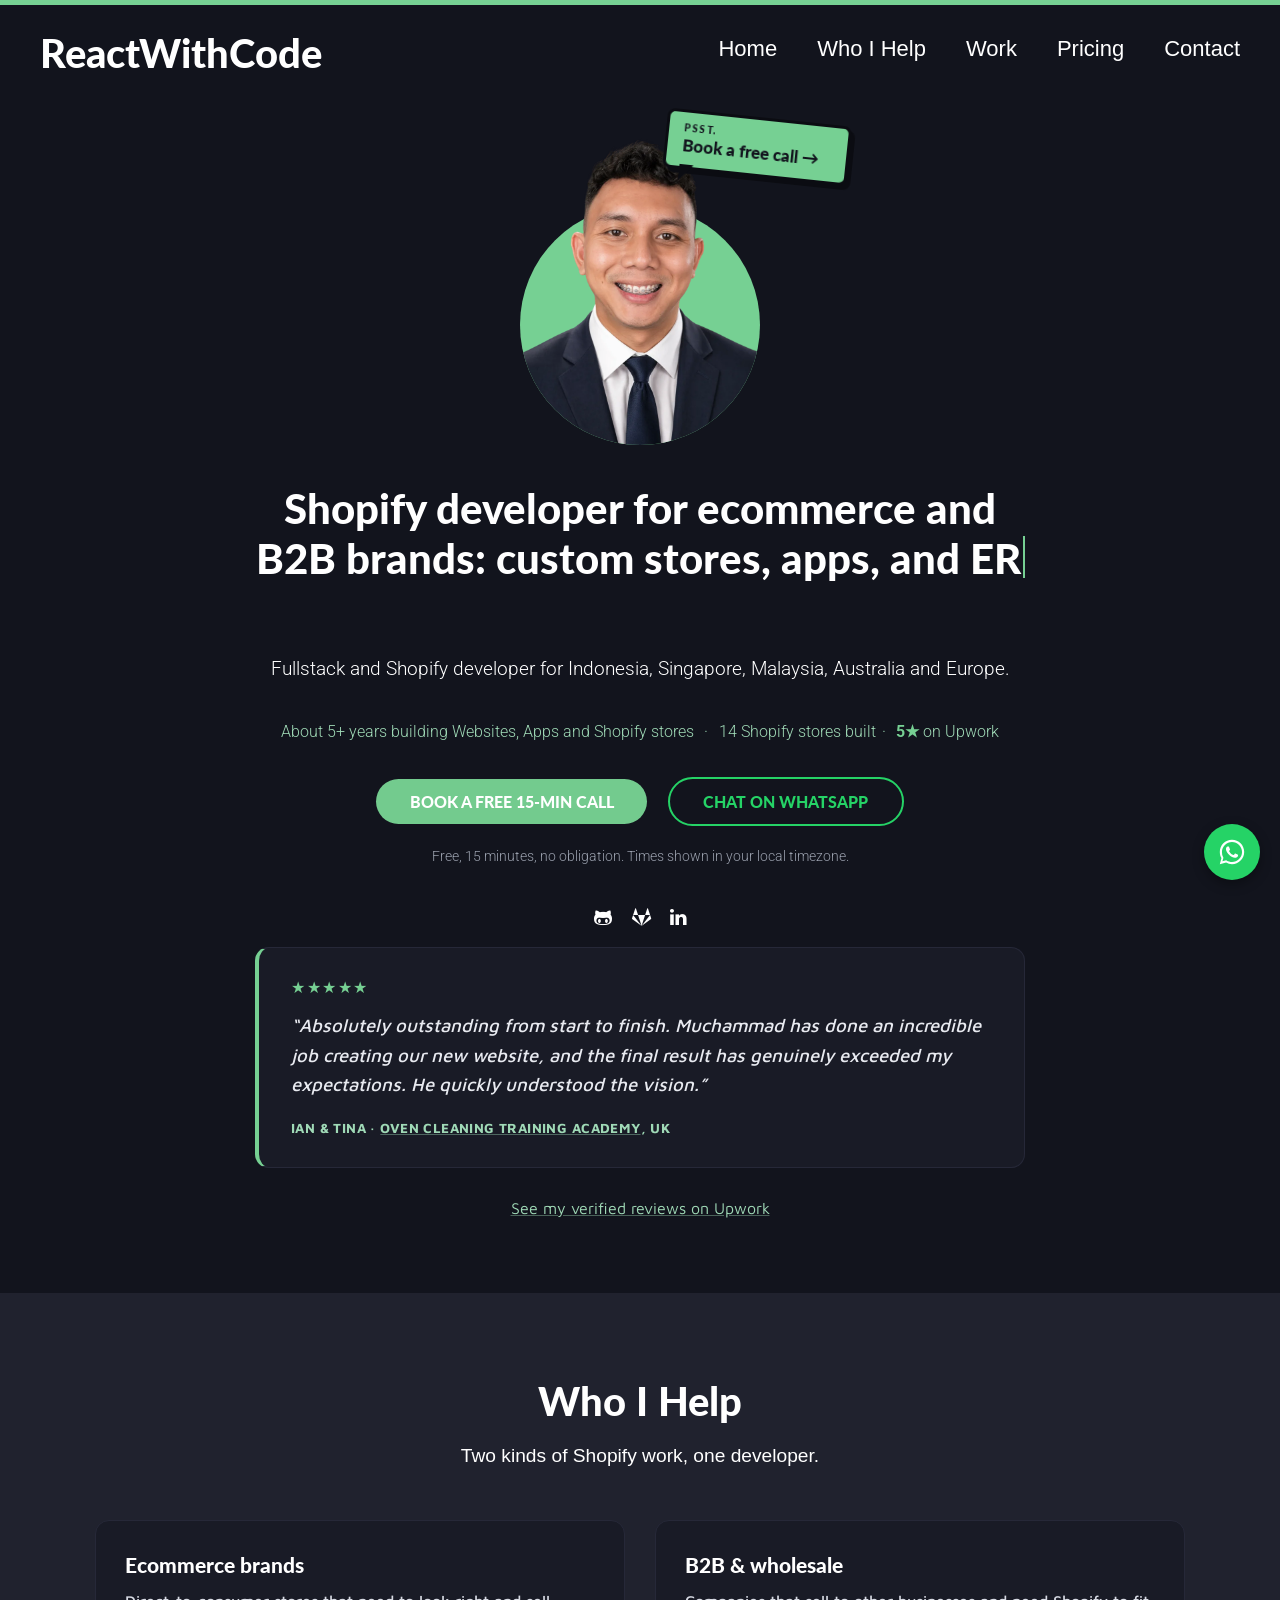
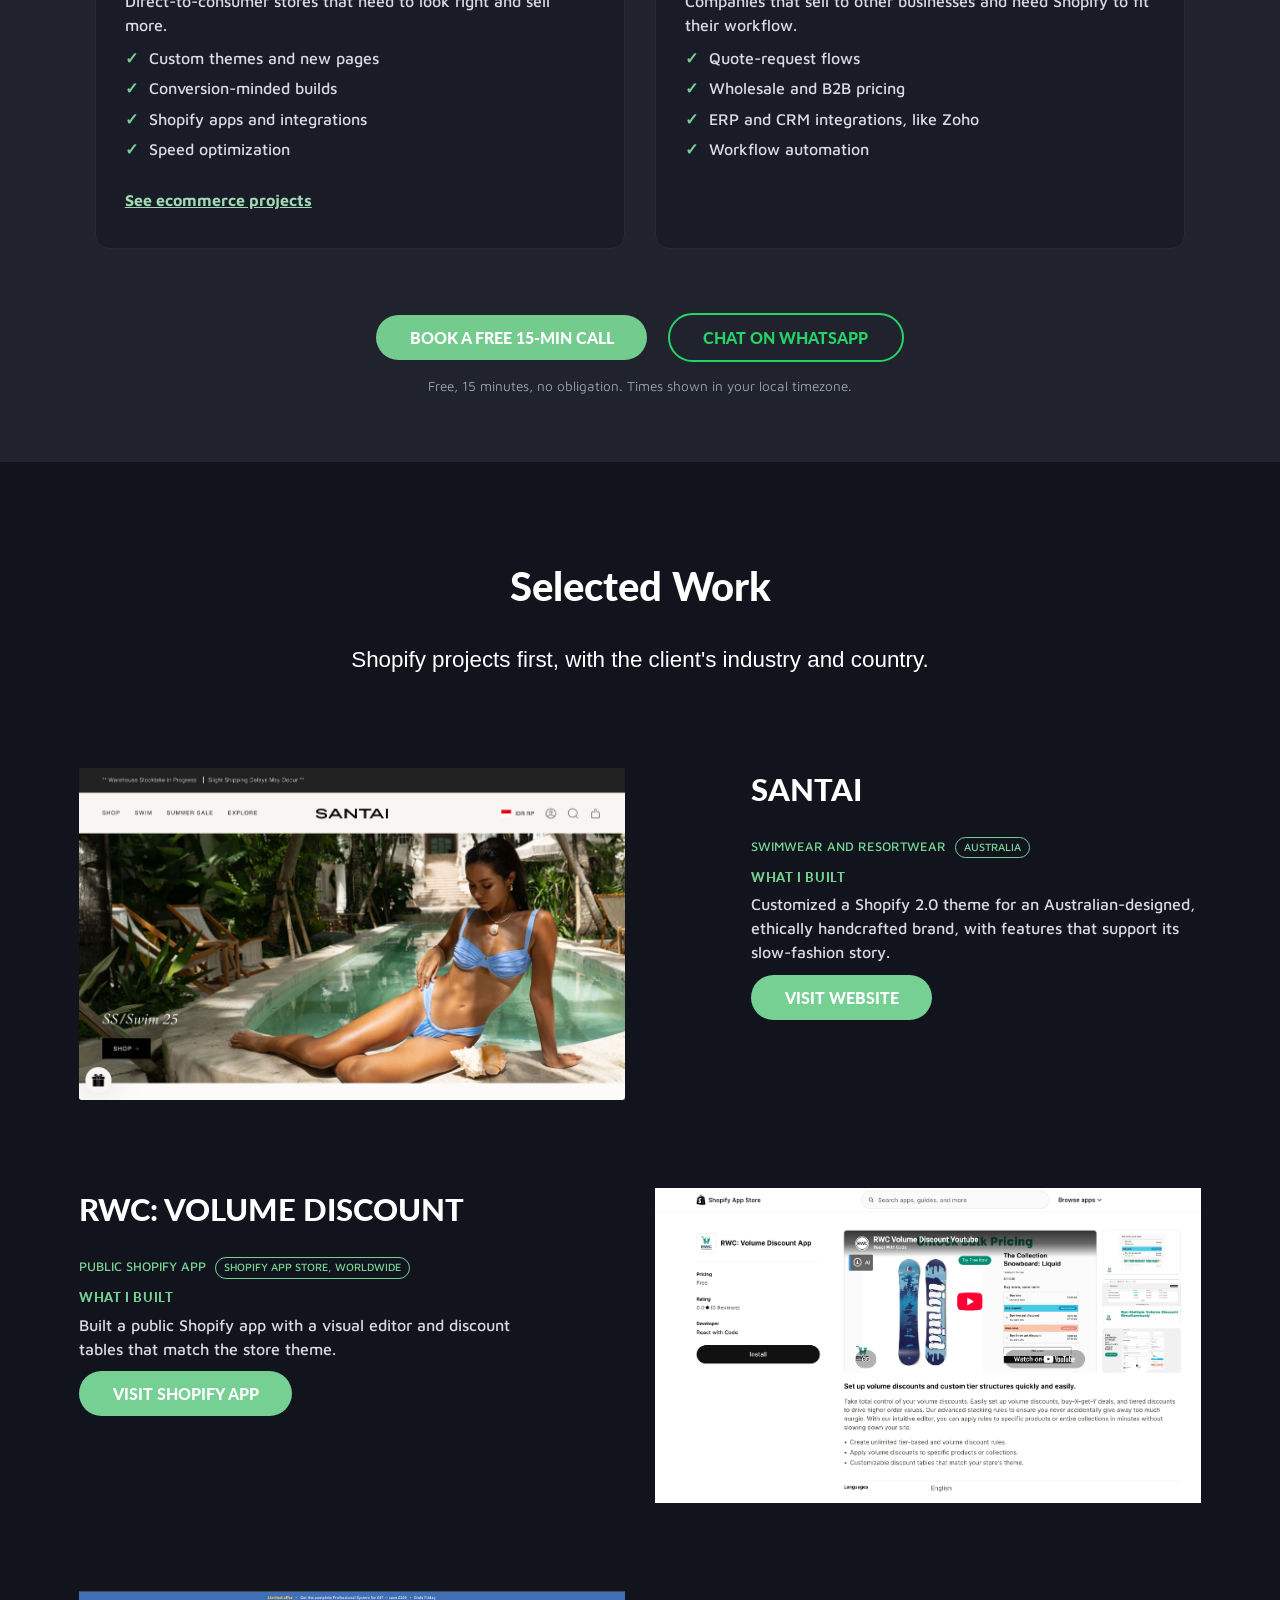
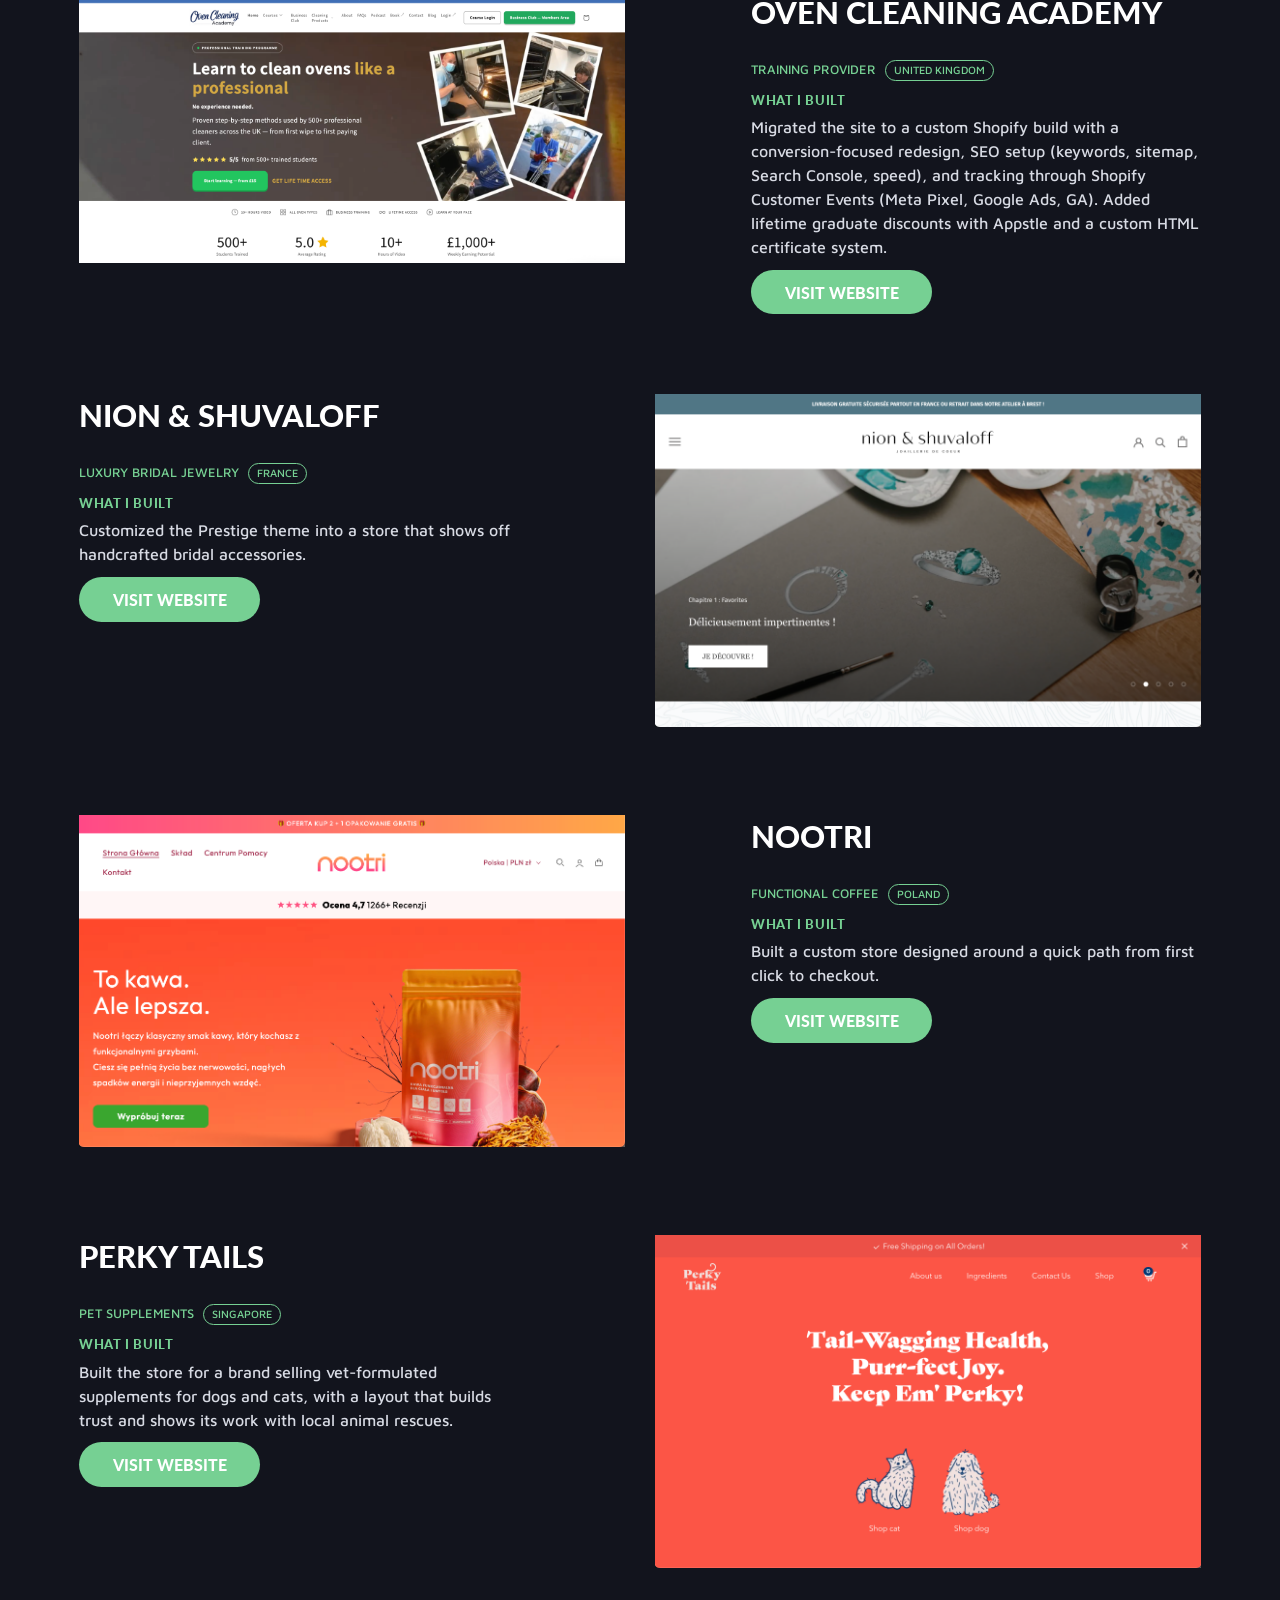
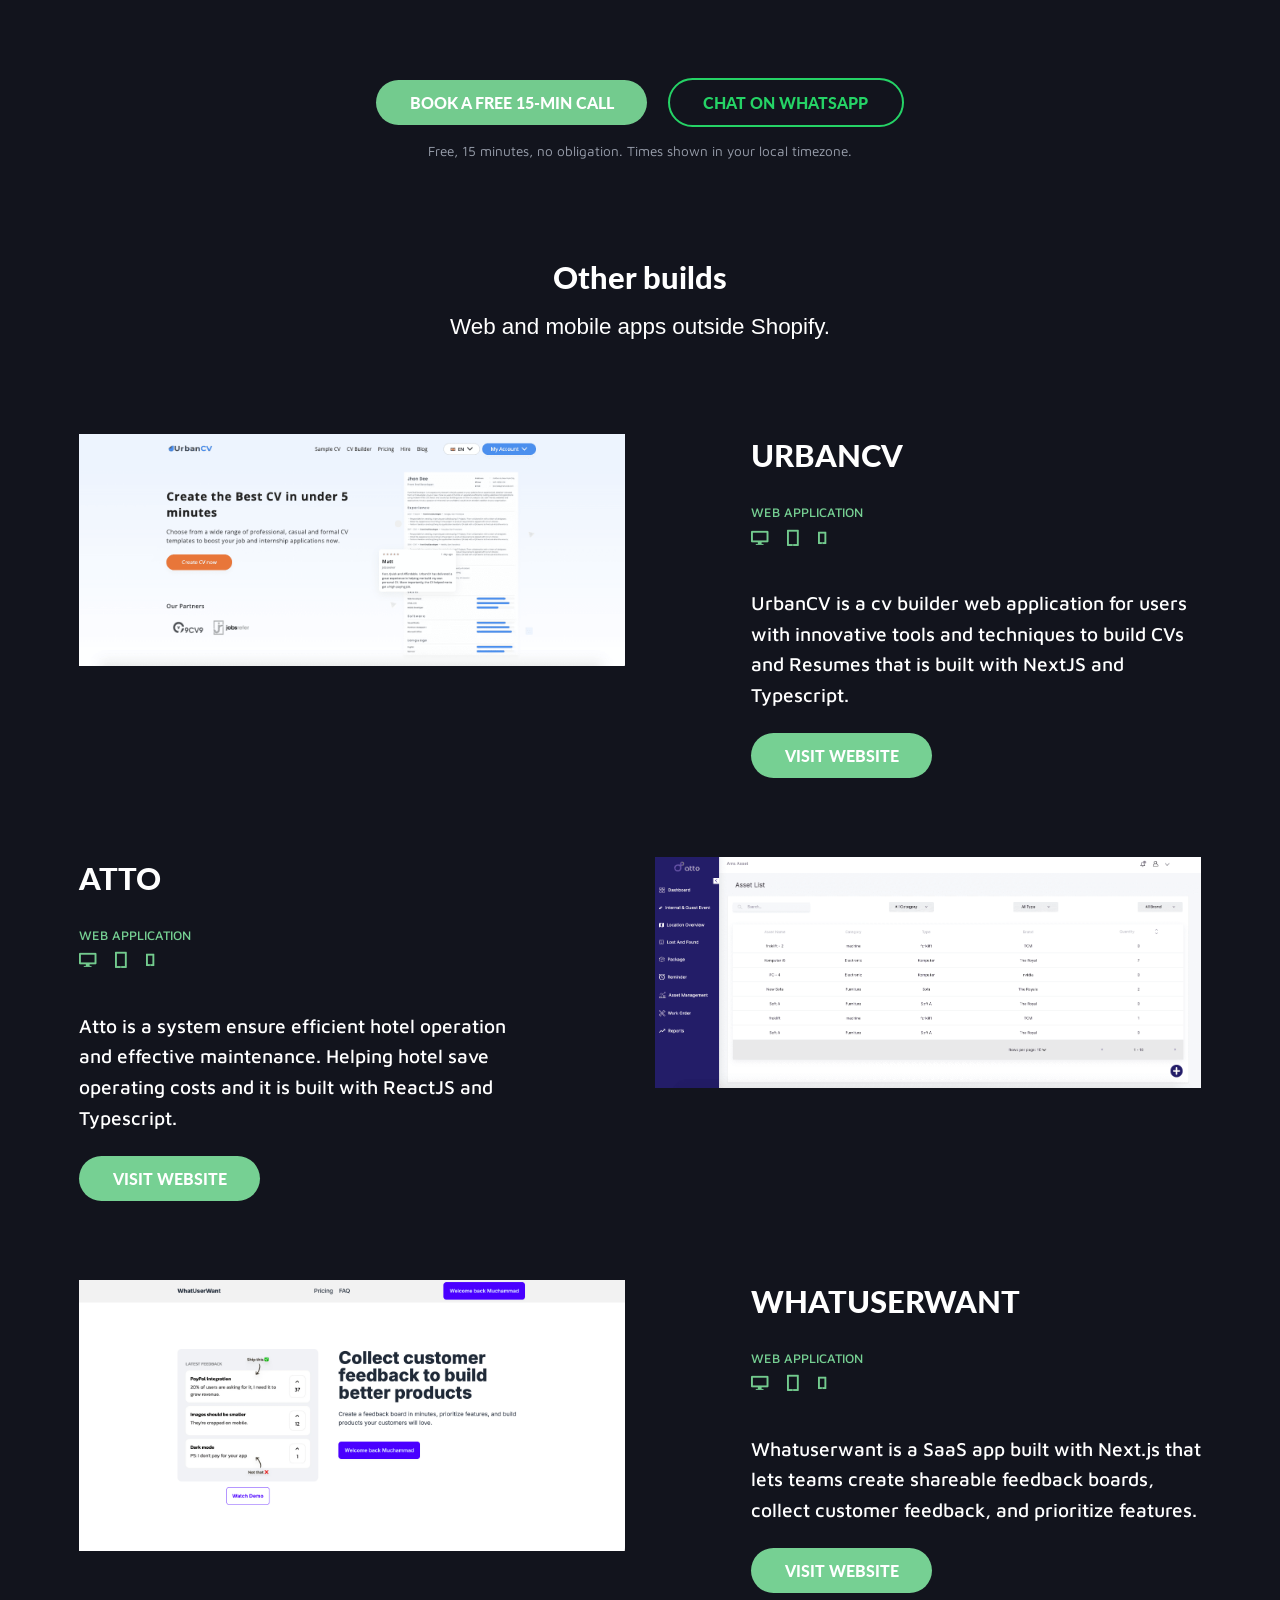
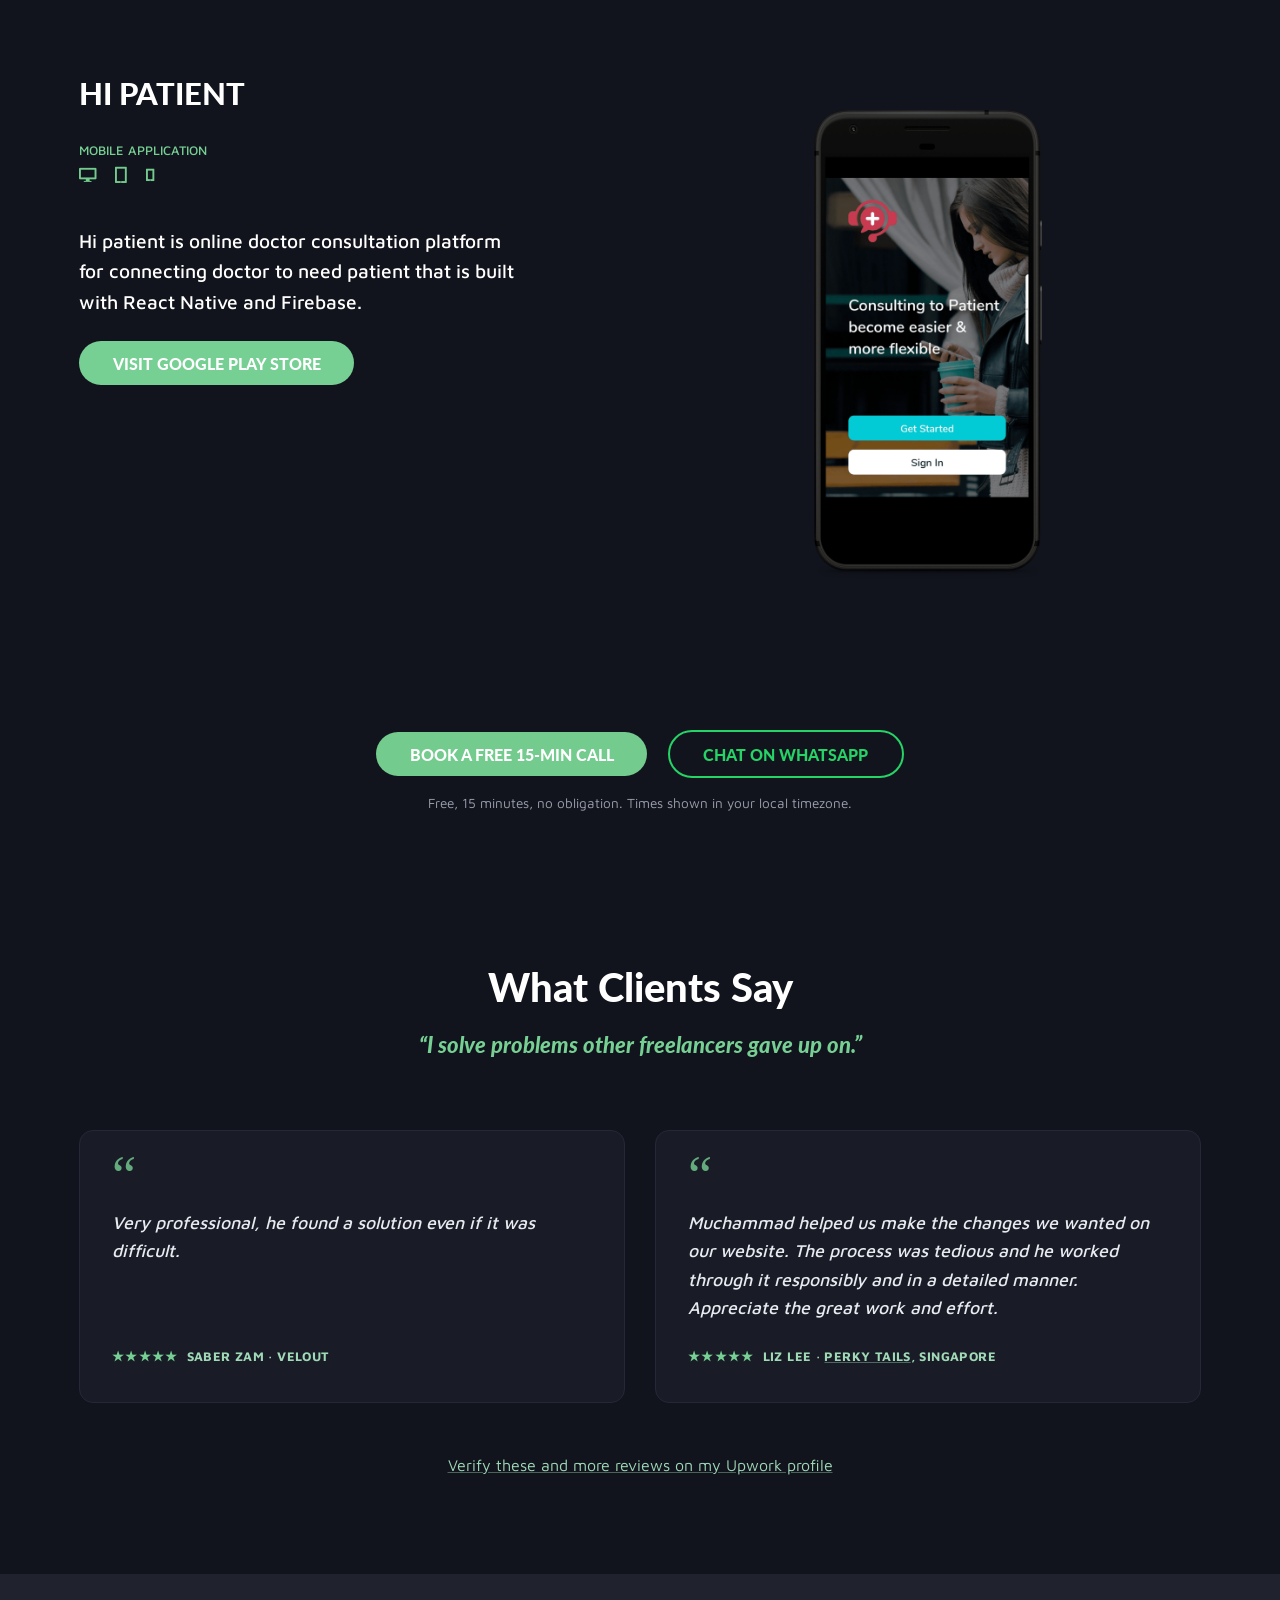
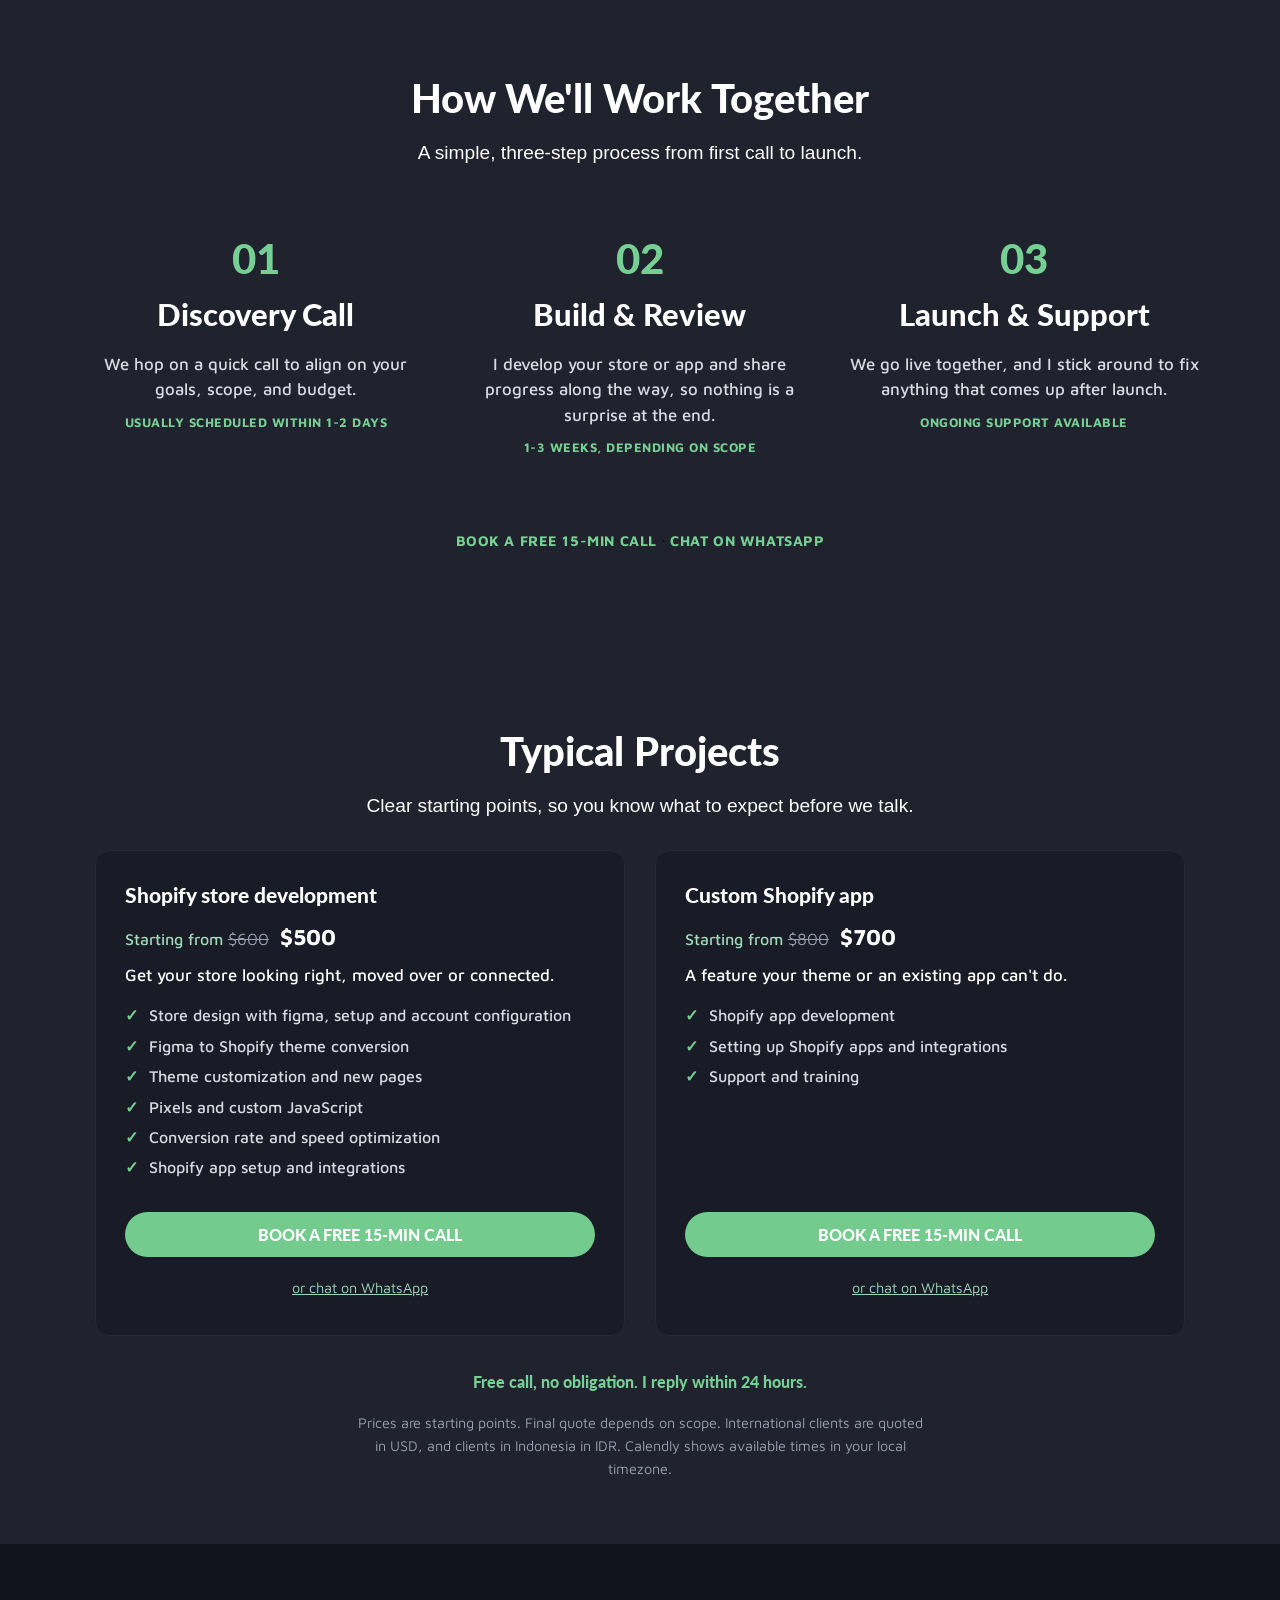
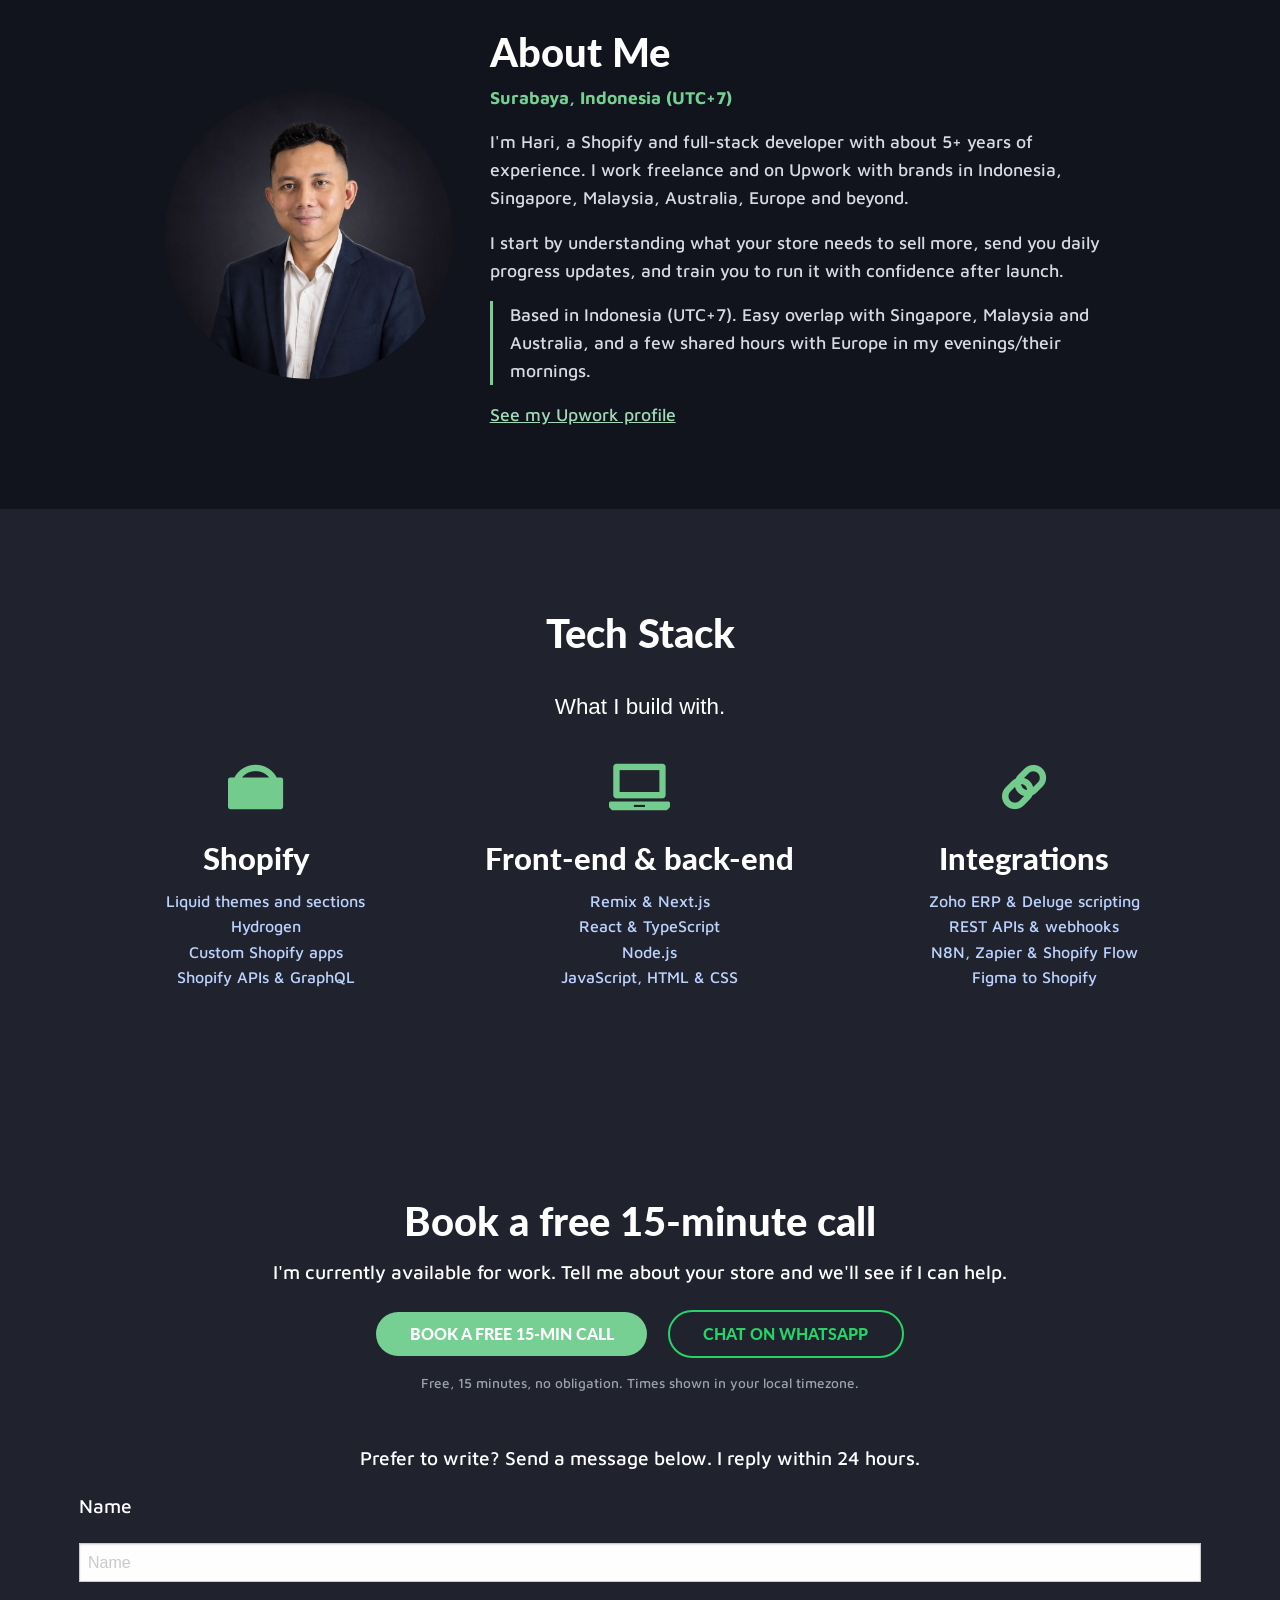
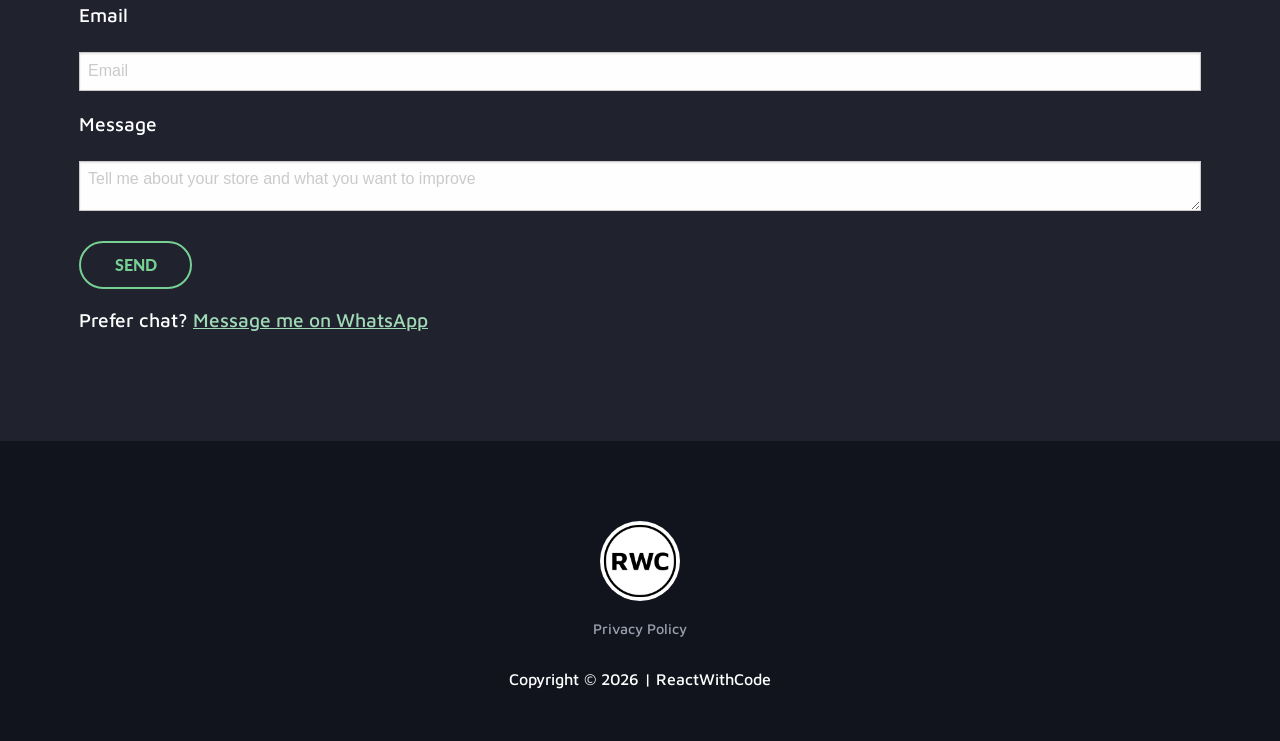
==== commit 0fda6e4c: "update website copywriting" ====
--- a/index.html
+++ b/index.html
@@ -152,7 +152,7 @@
 					<div class="details">
 						<h1 class="hero-title" data-typing="45">Shopify developer for ecommerce and B2B brands: custom stores, apps, and ERP integrations.</h1>
 						<p class="hero-sub">Fullstack and Shopify developer for Indonesia, Singapore, Malaysia, Australia and Europe.</p>
-						<p class="proof-line">About 5+ years building Websites, Apps and Shopify stores <span class="dot">&middot;</span> 14 Shopify stores launched<span class="dot">&middot;</span> <span class="upwork-rating" aria-label="5 stars">5&#9733;</span> on Upwork</p>
+						<p class="proof-line">About 5+ years building Websites, Apps and Shopify stores <span class="dot">&middot;</span> 14 Shopify stores built<span class="dot">&middot;</span> <span class="upwork-rating" aria-label="5 stars">5&#9733;</span> on Upwork</p>
 					</div>
 				</div>
 			</div>
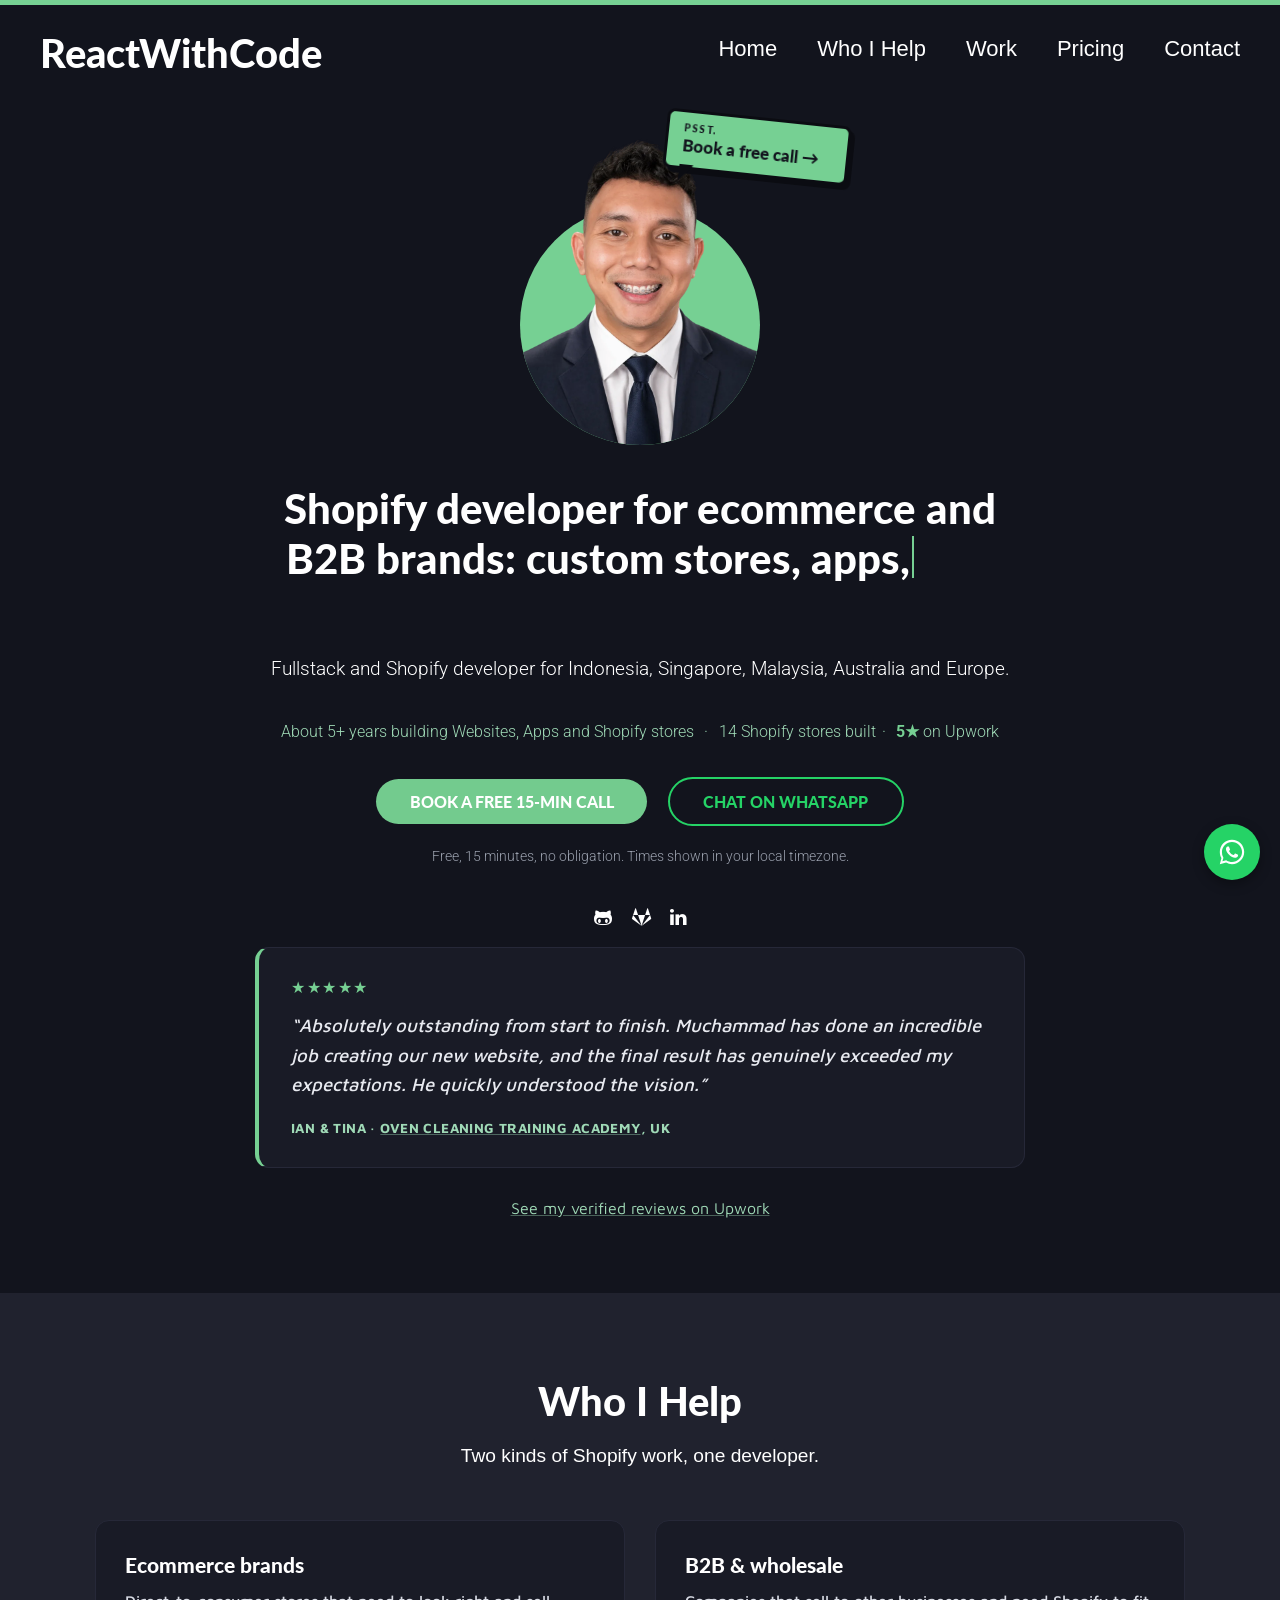
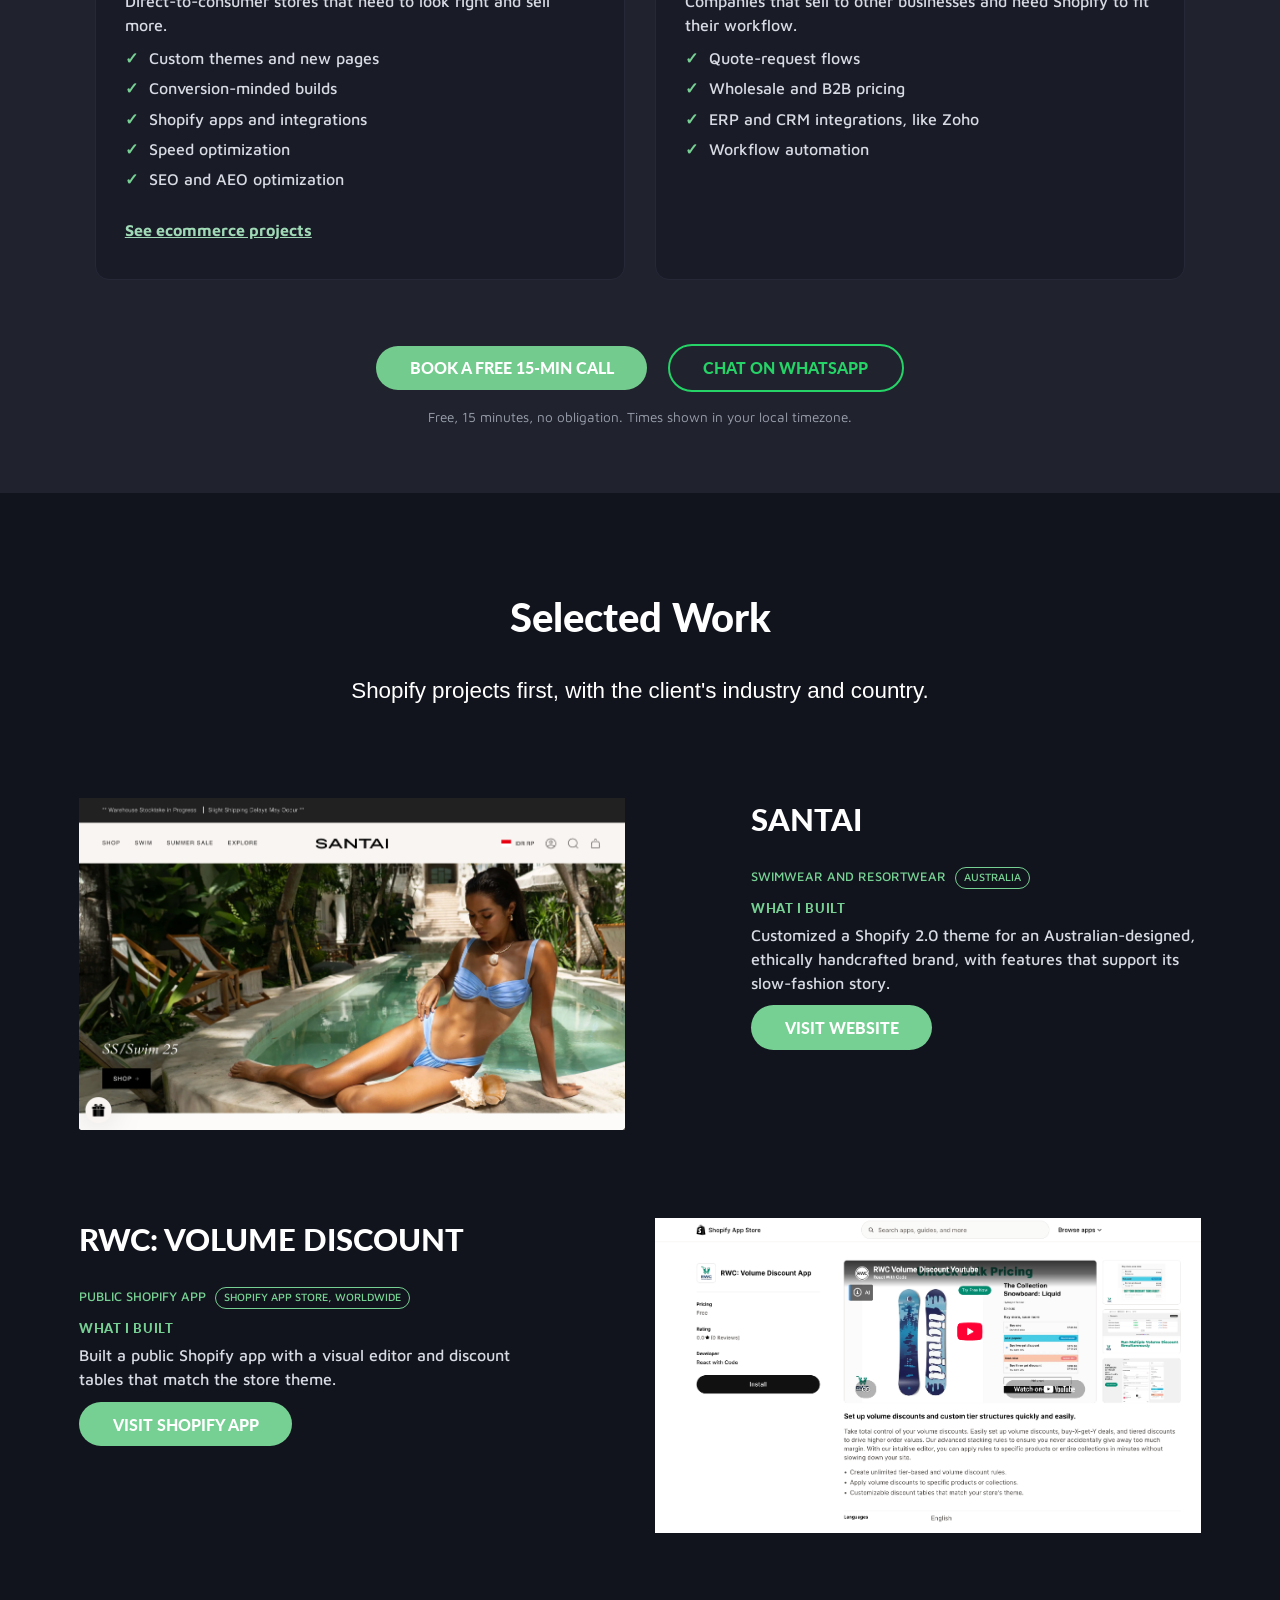
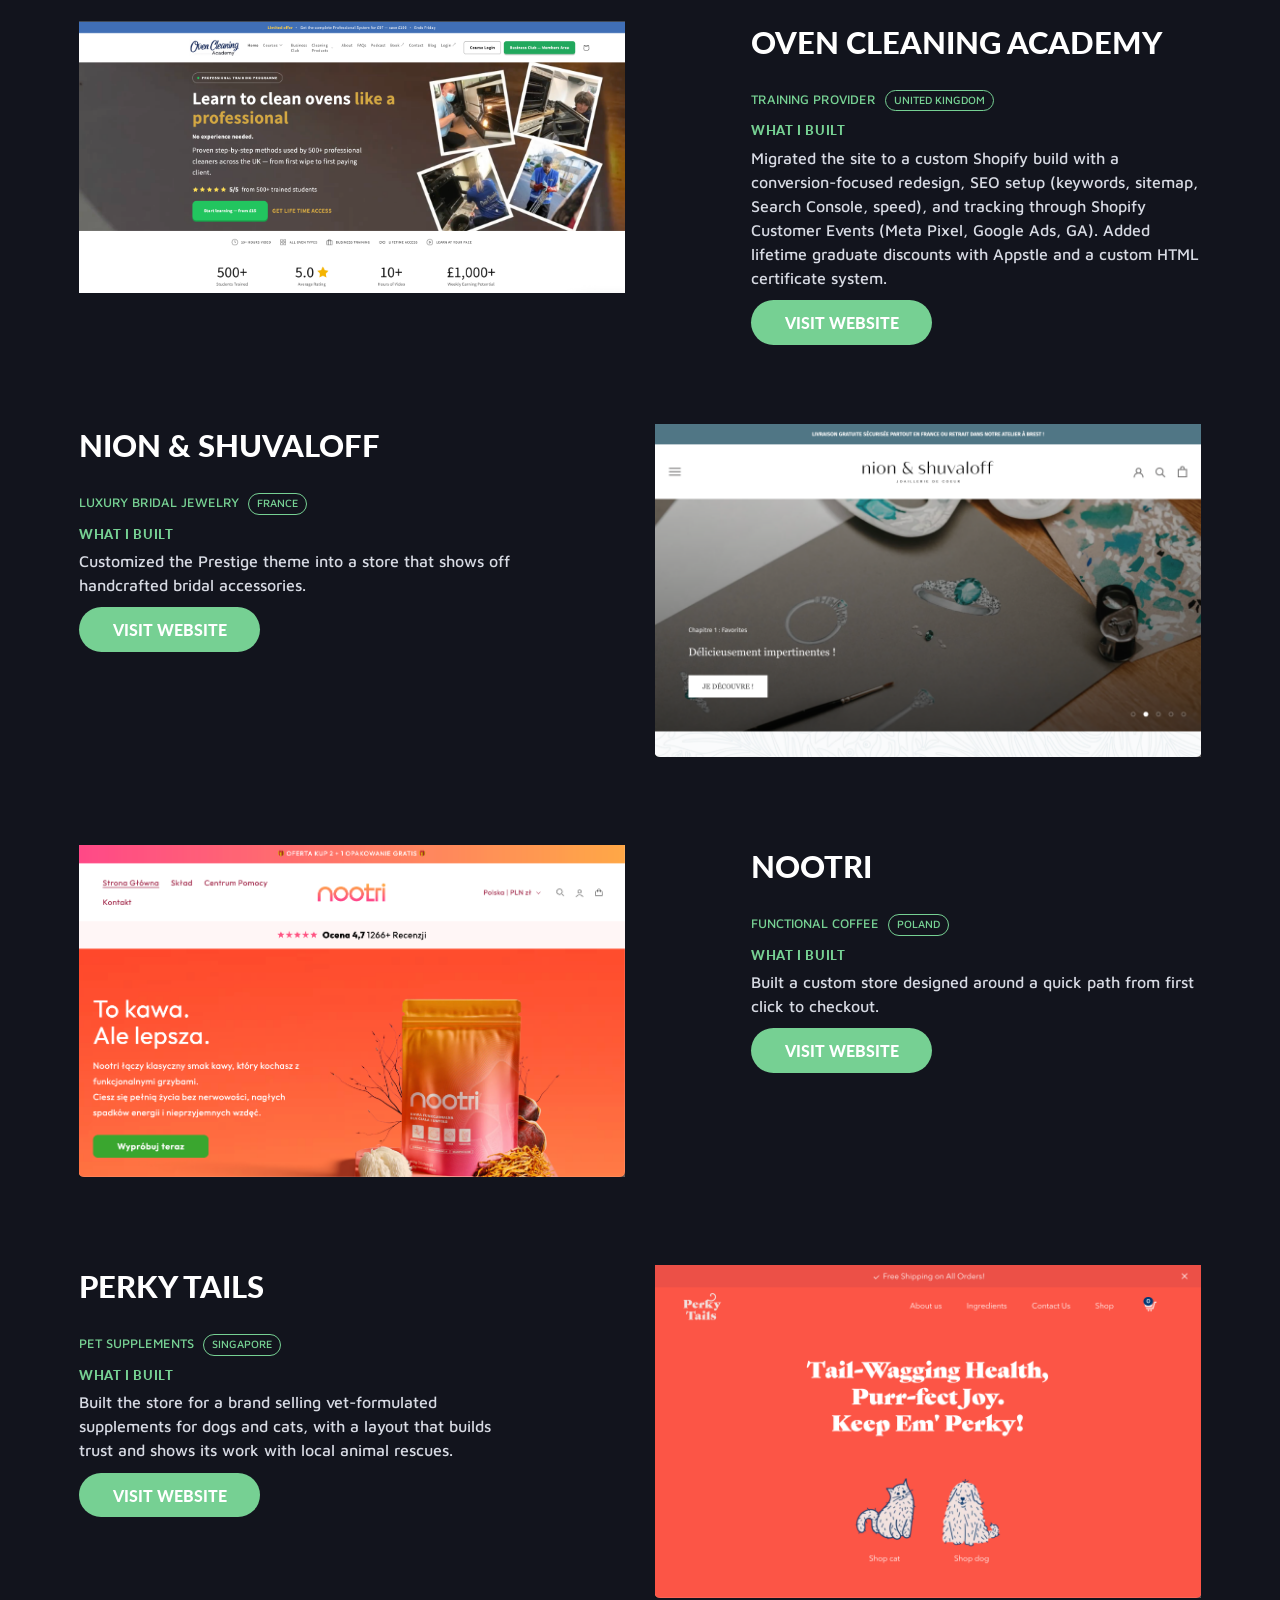
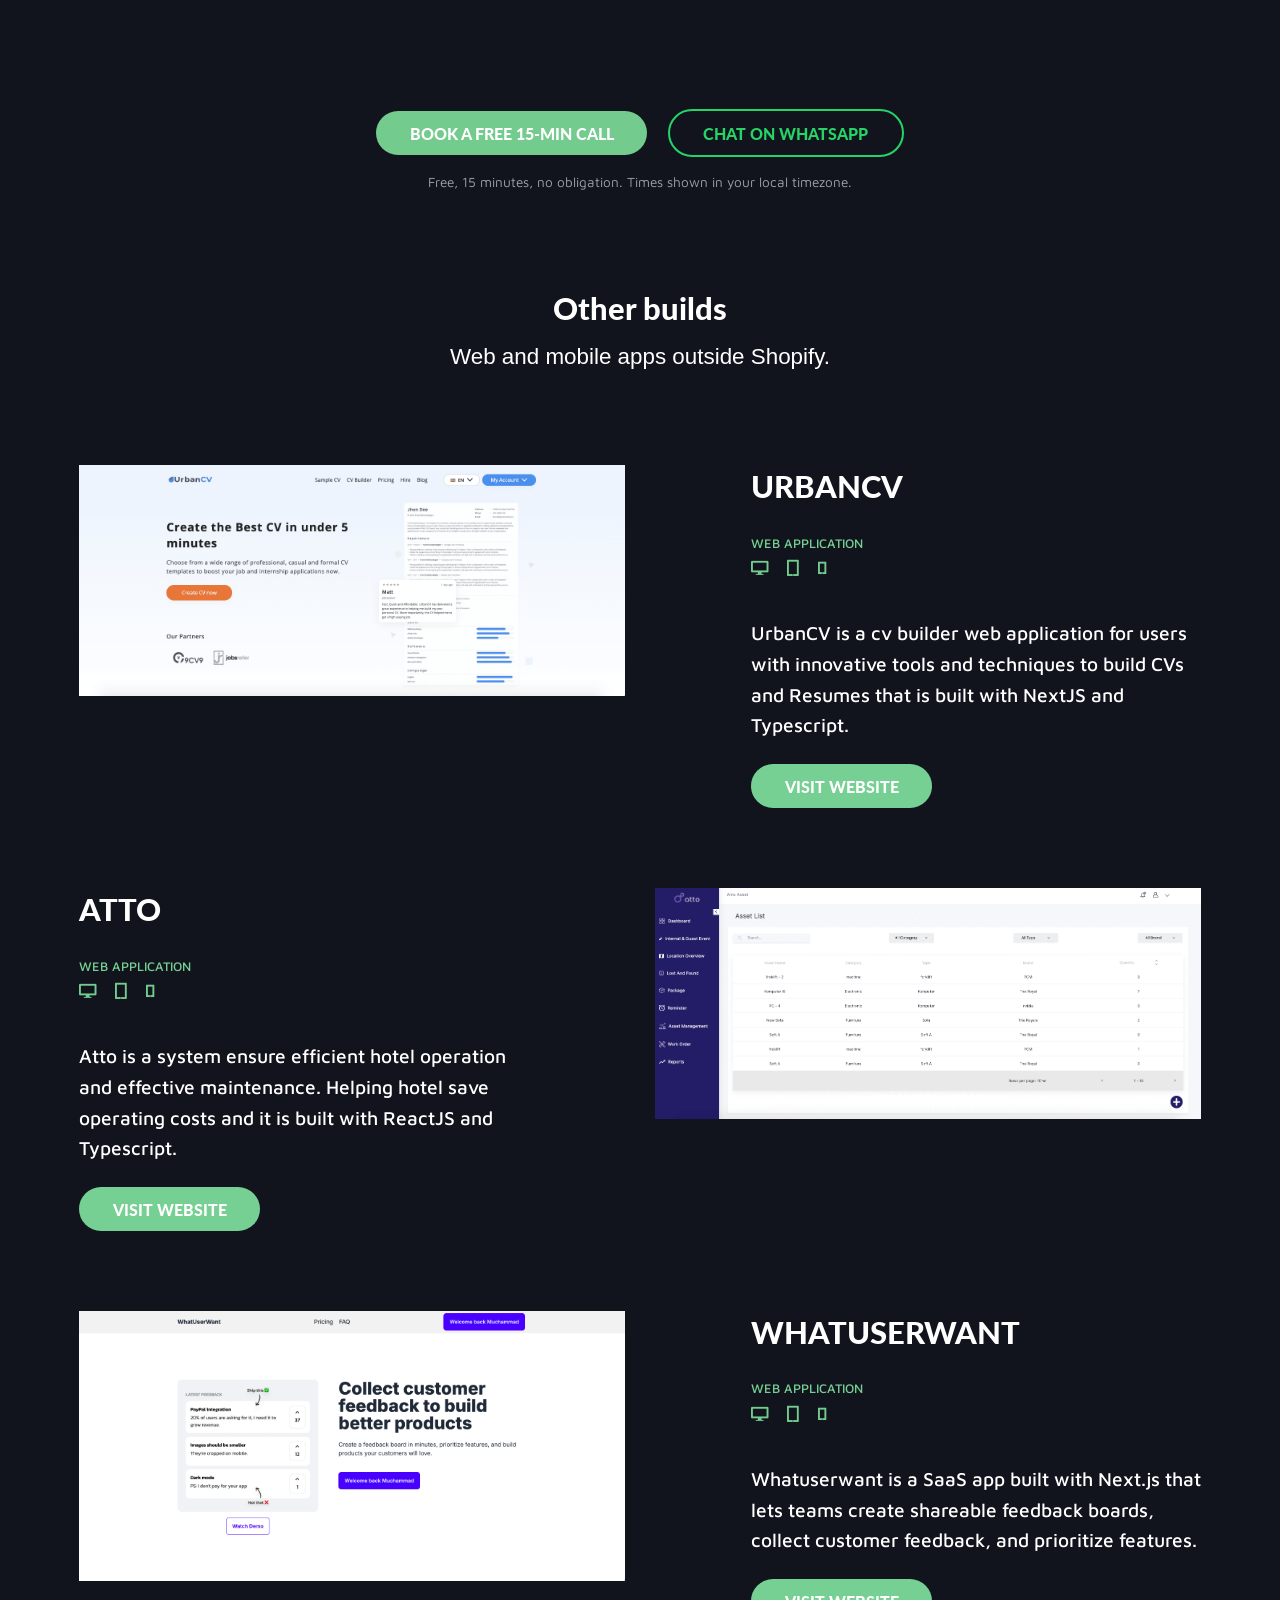
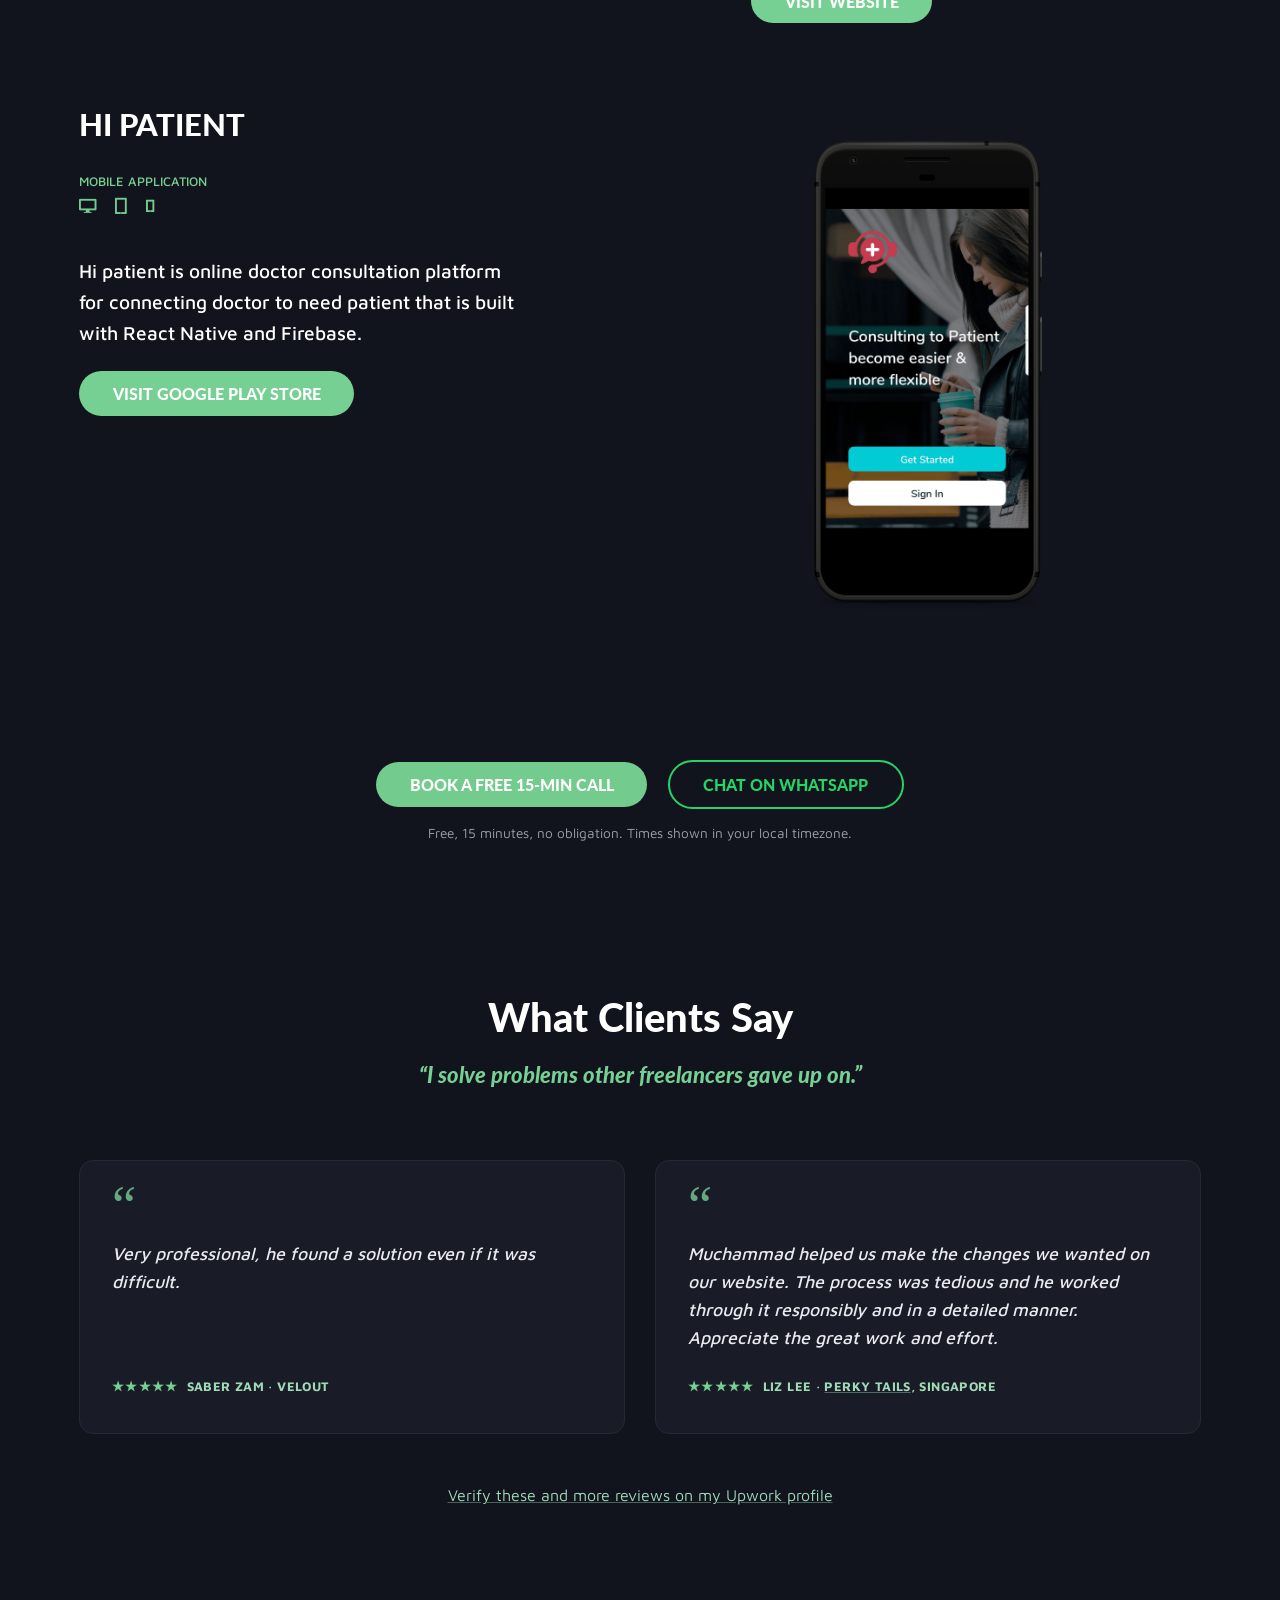
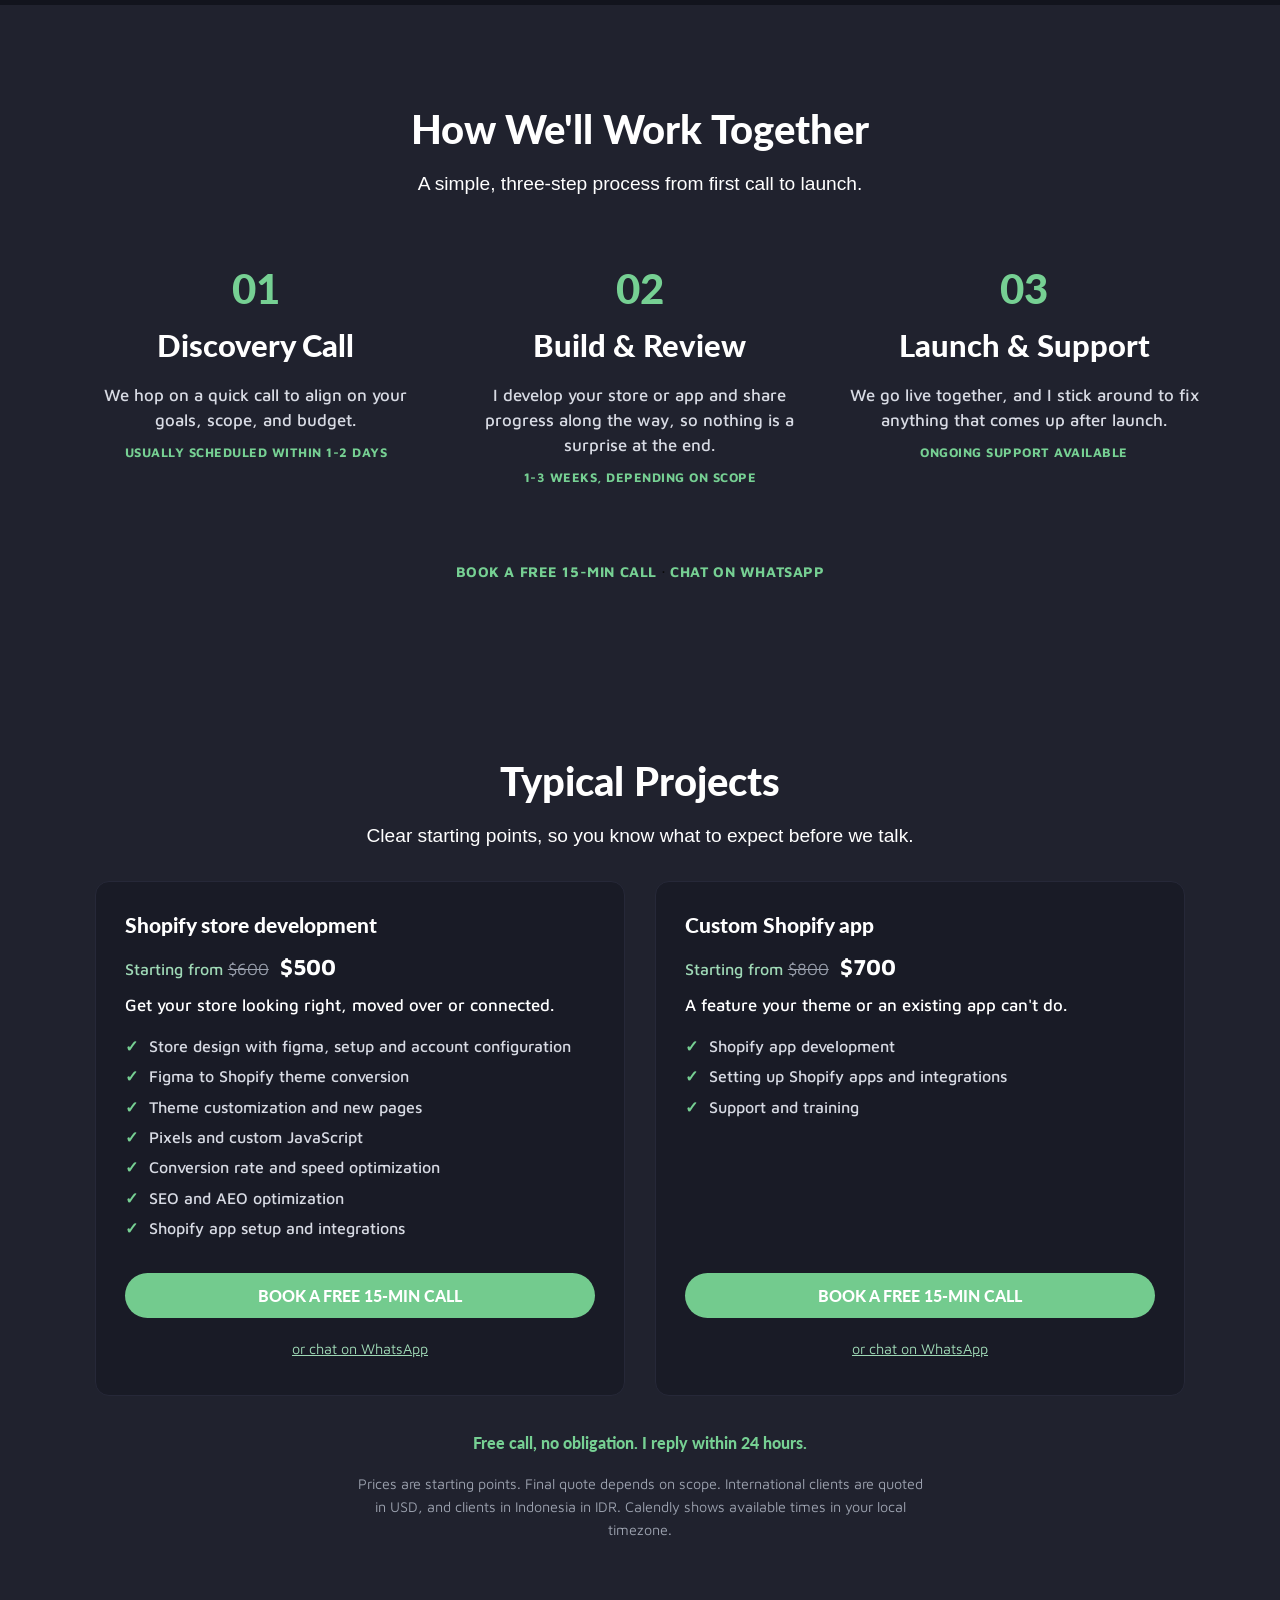
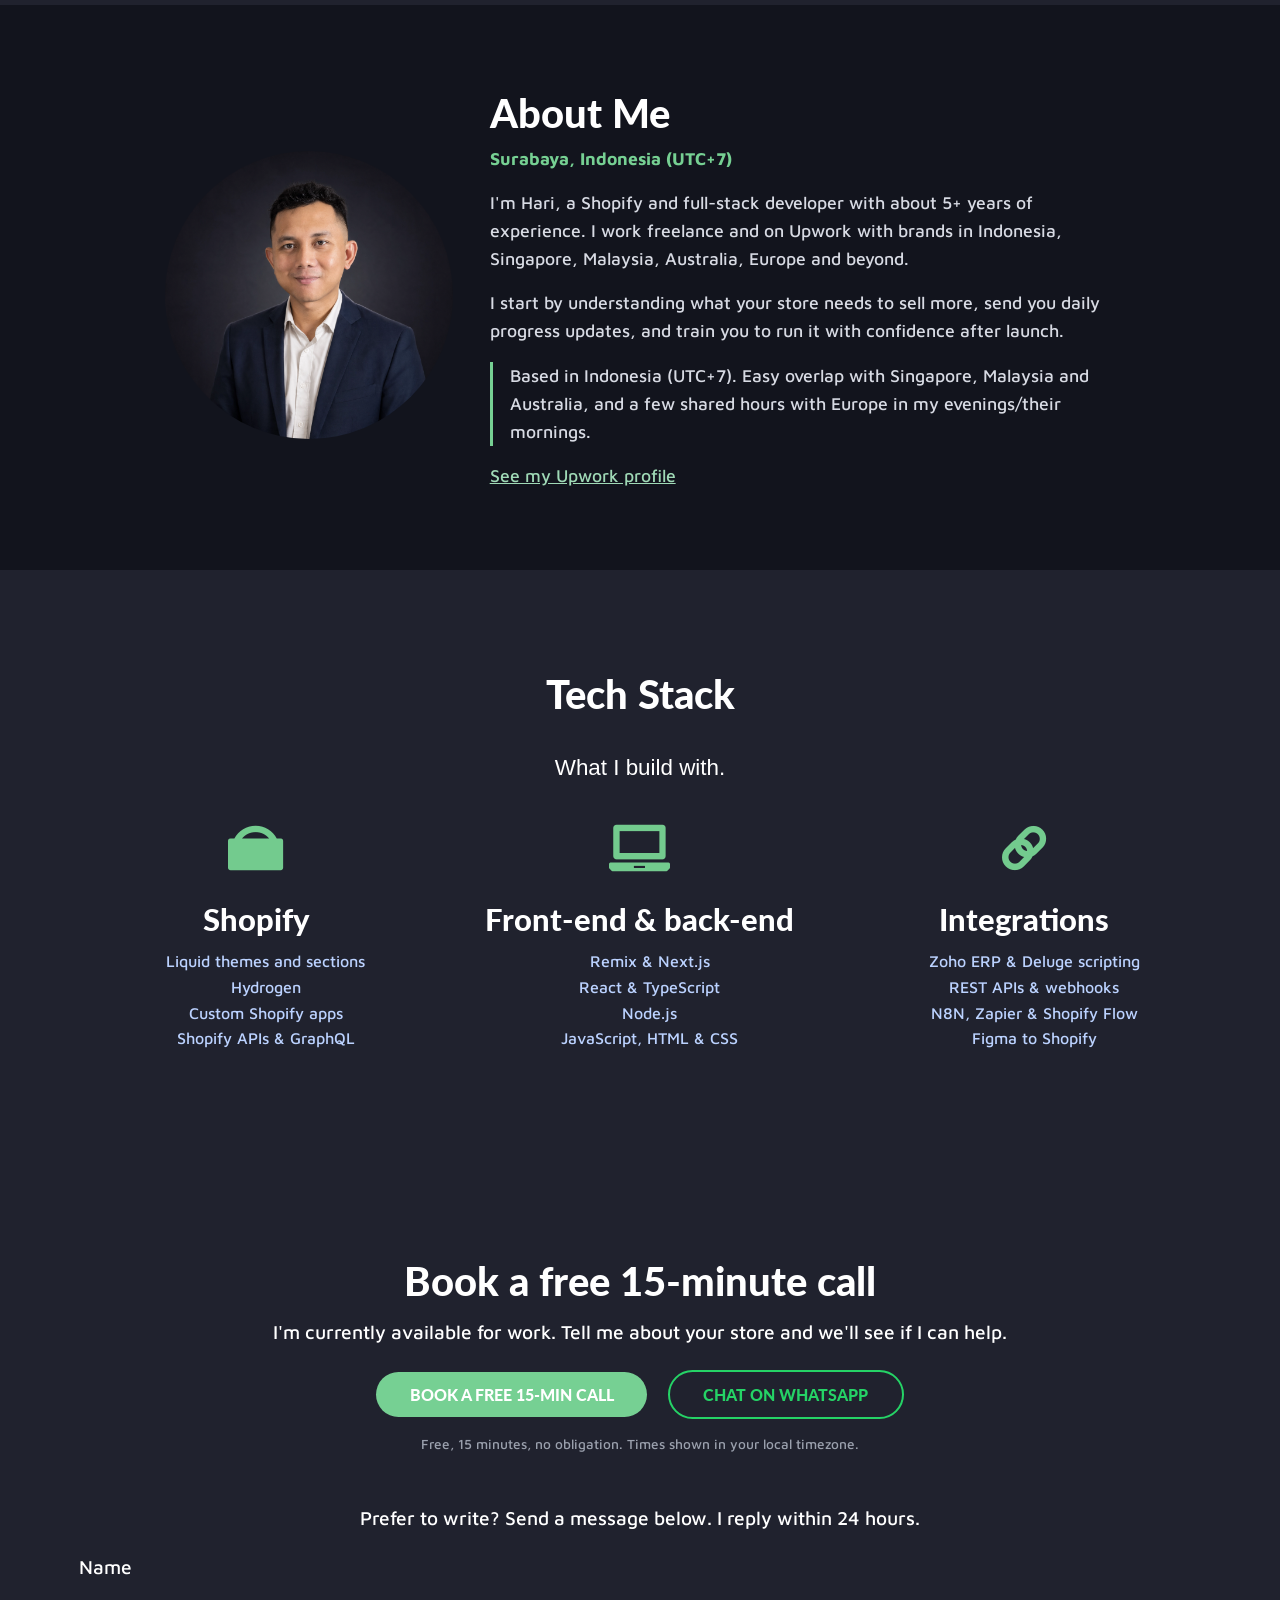
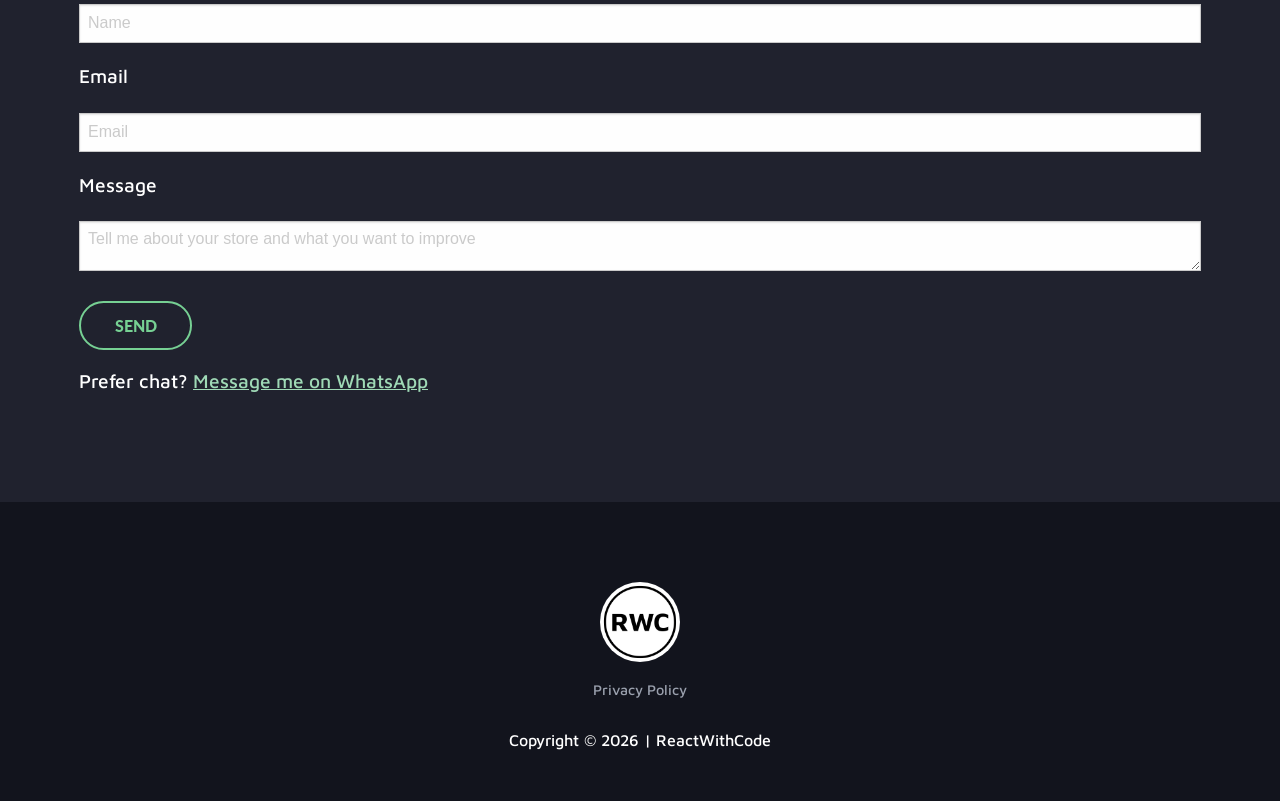
==== commit 775181fd: "update website copywriting" ====
--- a/index.html
+++ b/index.html
@@ -205,6 +205,7 @@
 						<li>Conversion-minded builds</li>
 						<li>Shopify apps and integrations</li>
 						<li>Speed optimization</li>
+						<li>SEO and AEO optimization</li>
 					</ul>
 					<a class="service-link" href="#work-ecommerce">See ecommerce projects</a>
 				</div></div>
@@ -484,6 +485,7 @@
 						<li>Theme customization and new pages</li>
 						<li>Pixels and custom JavaScript</li>
 						<li>Conversion rate and speed optimization</li>
+						<li>SEO and AEO optimization</li>
 						<li>Shopify app setup and integrations</li>
 					</ul>
 					<div class="price-actions">
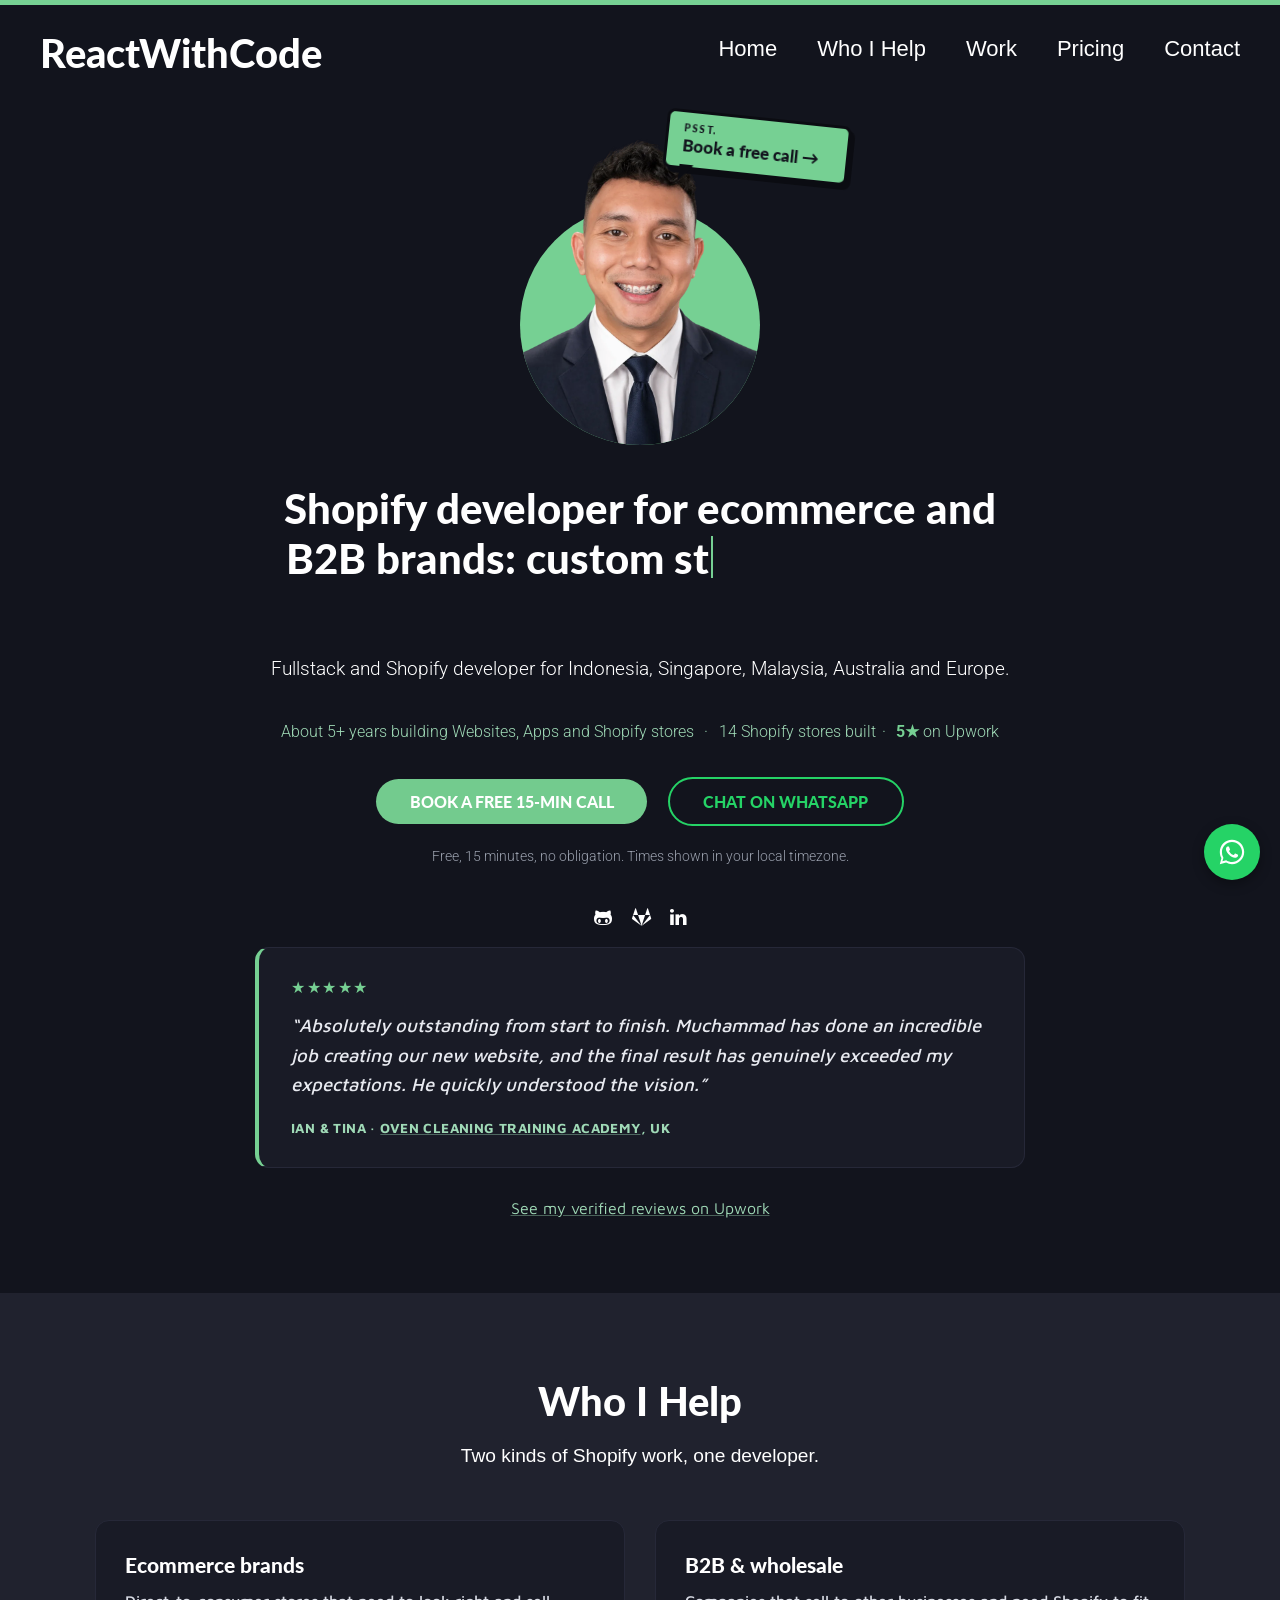
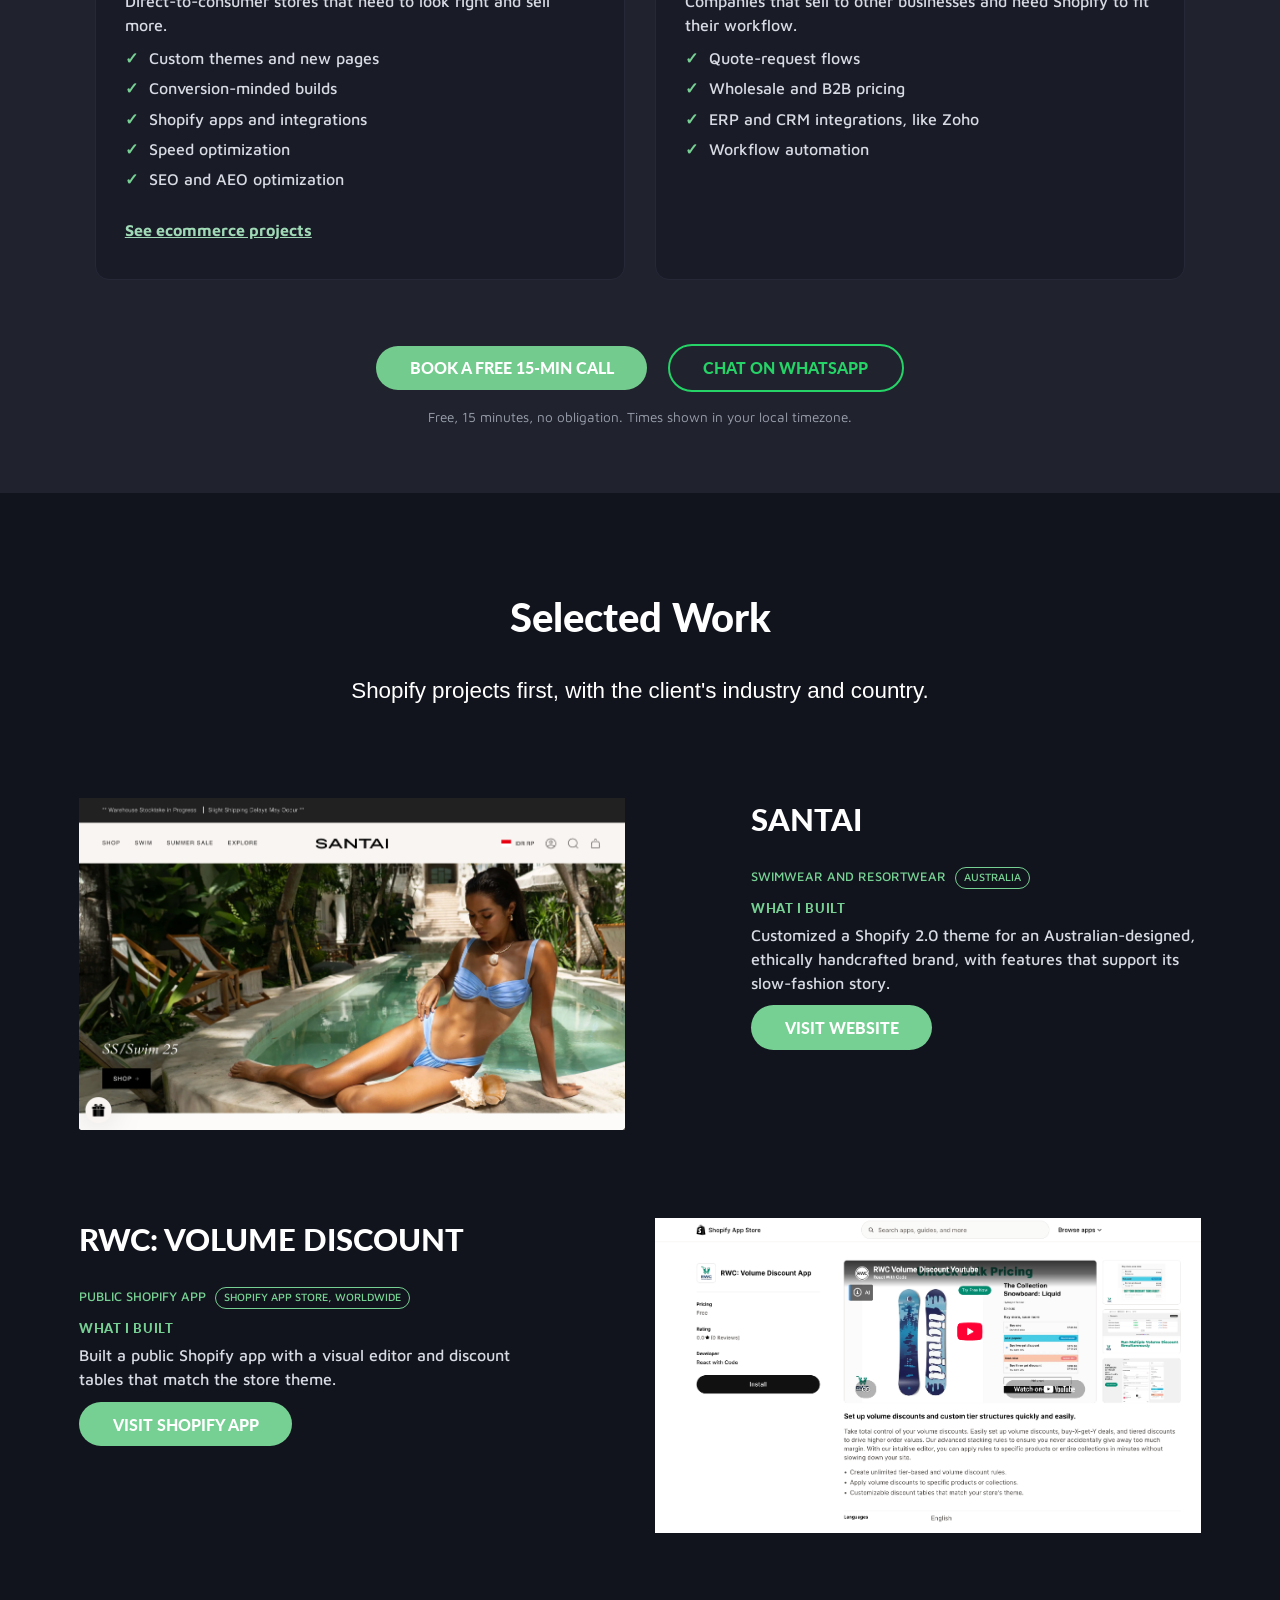
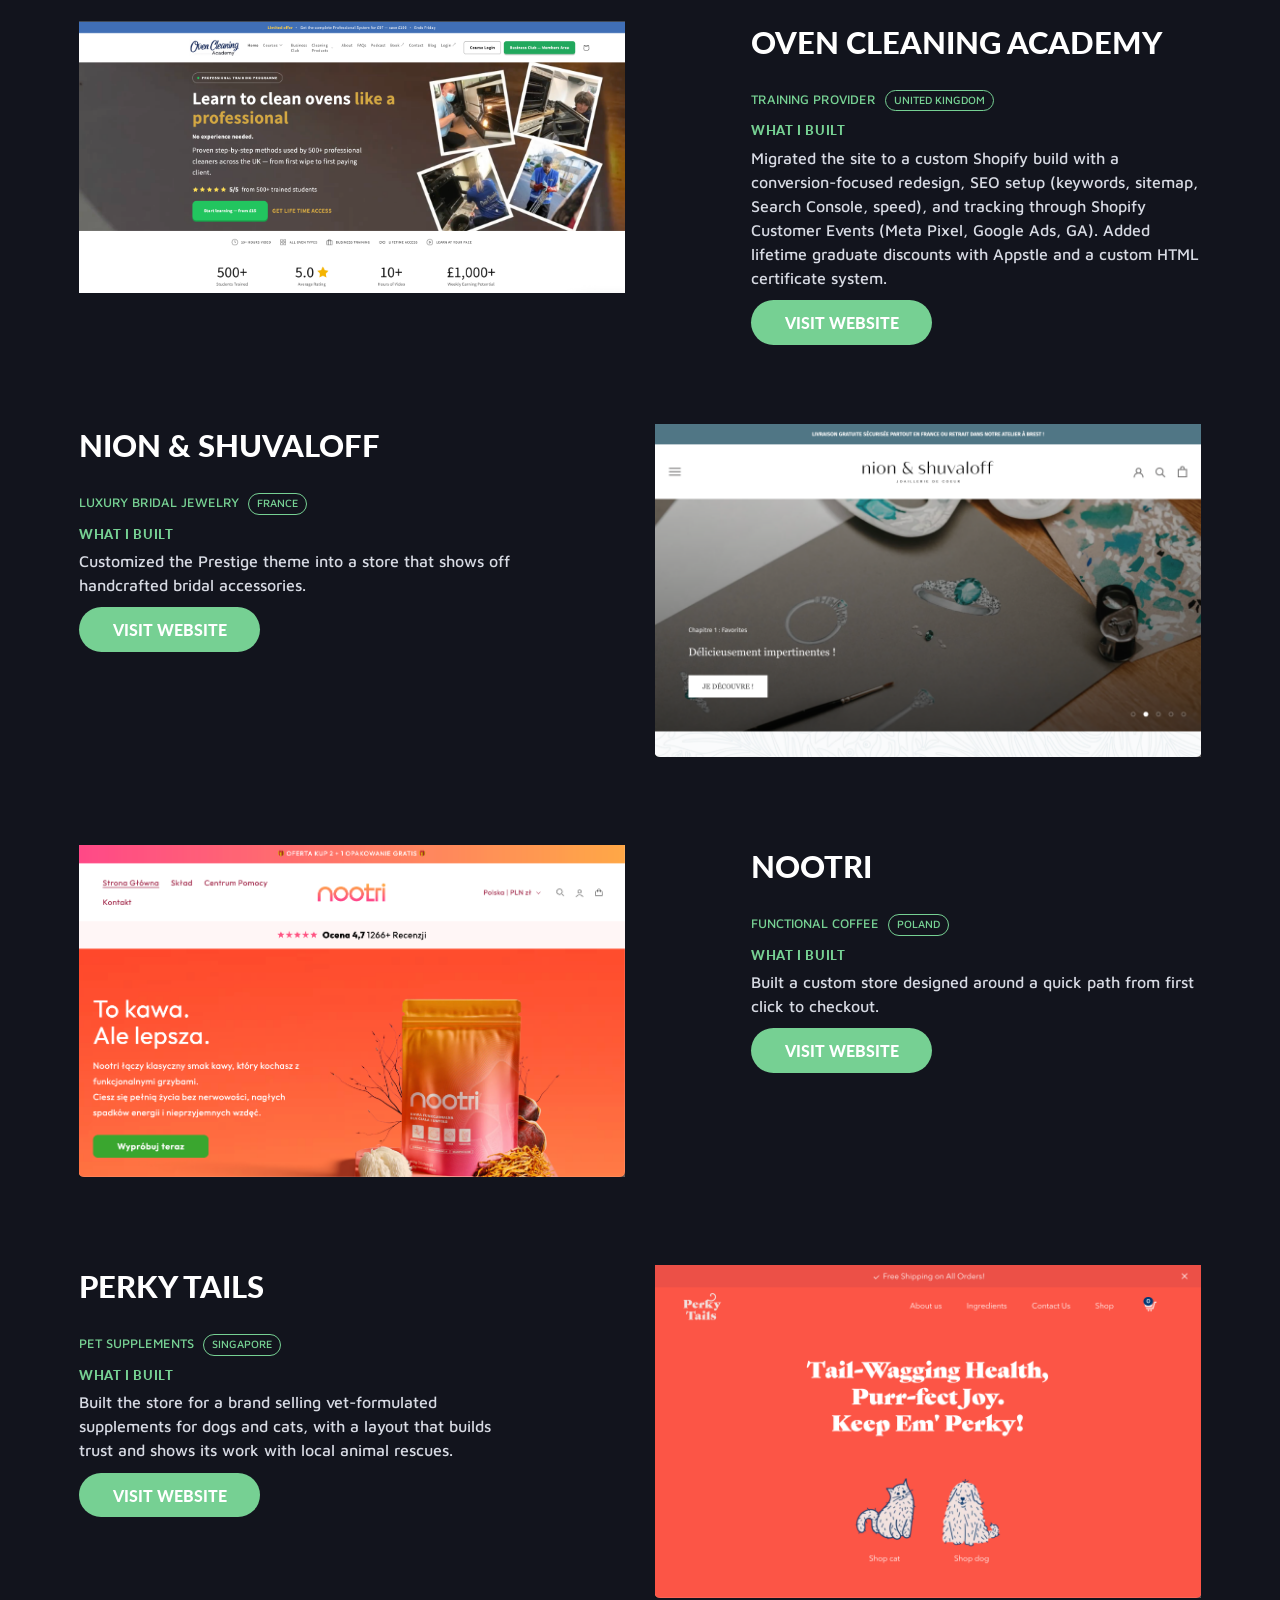
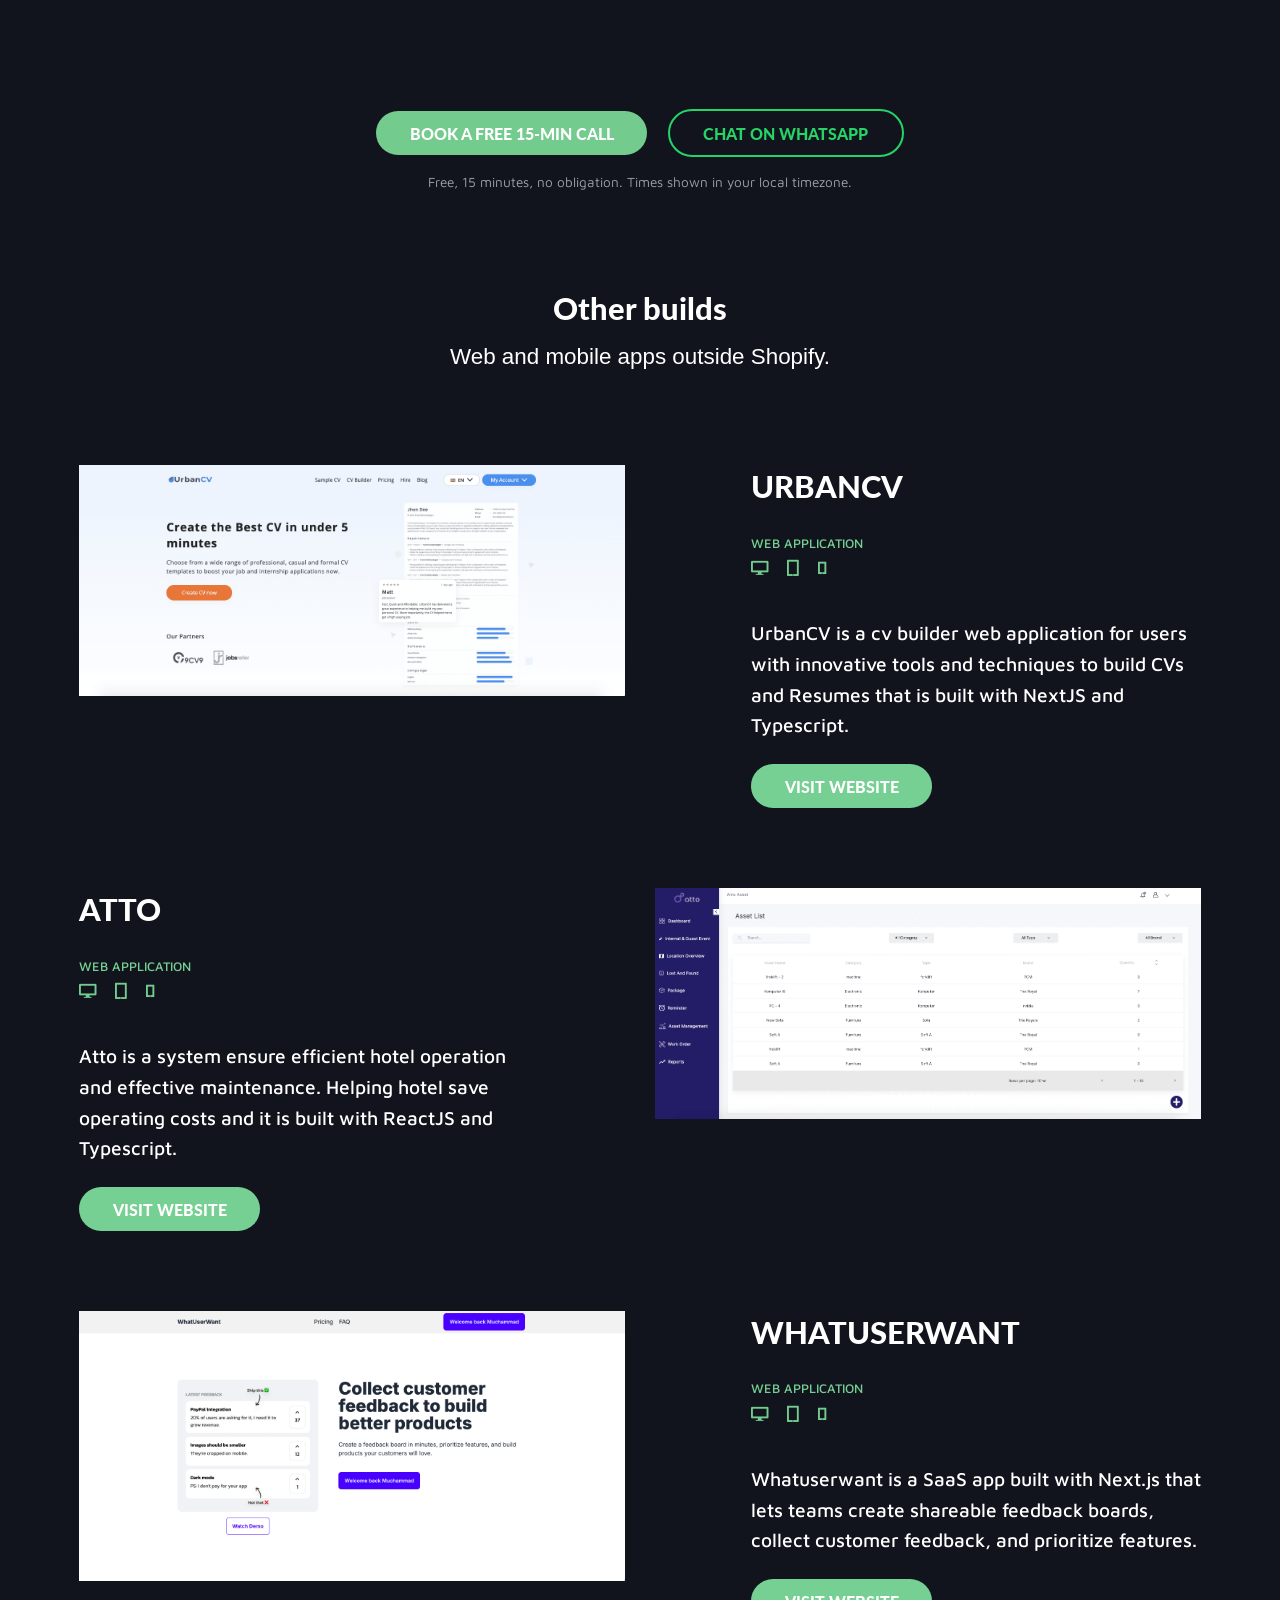
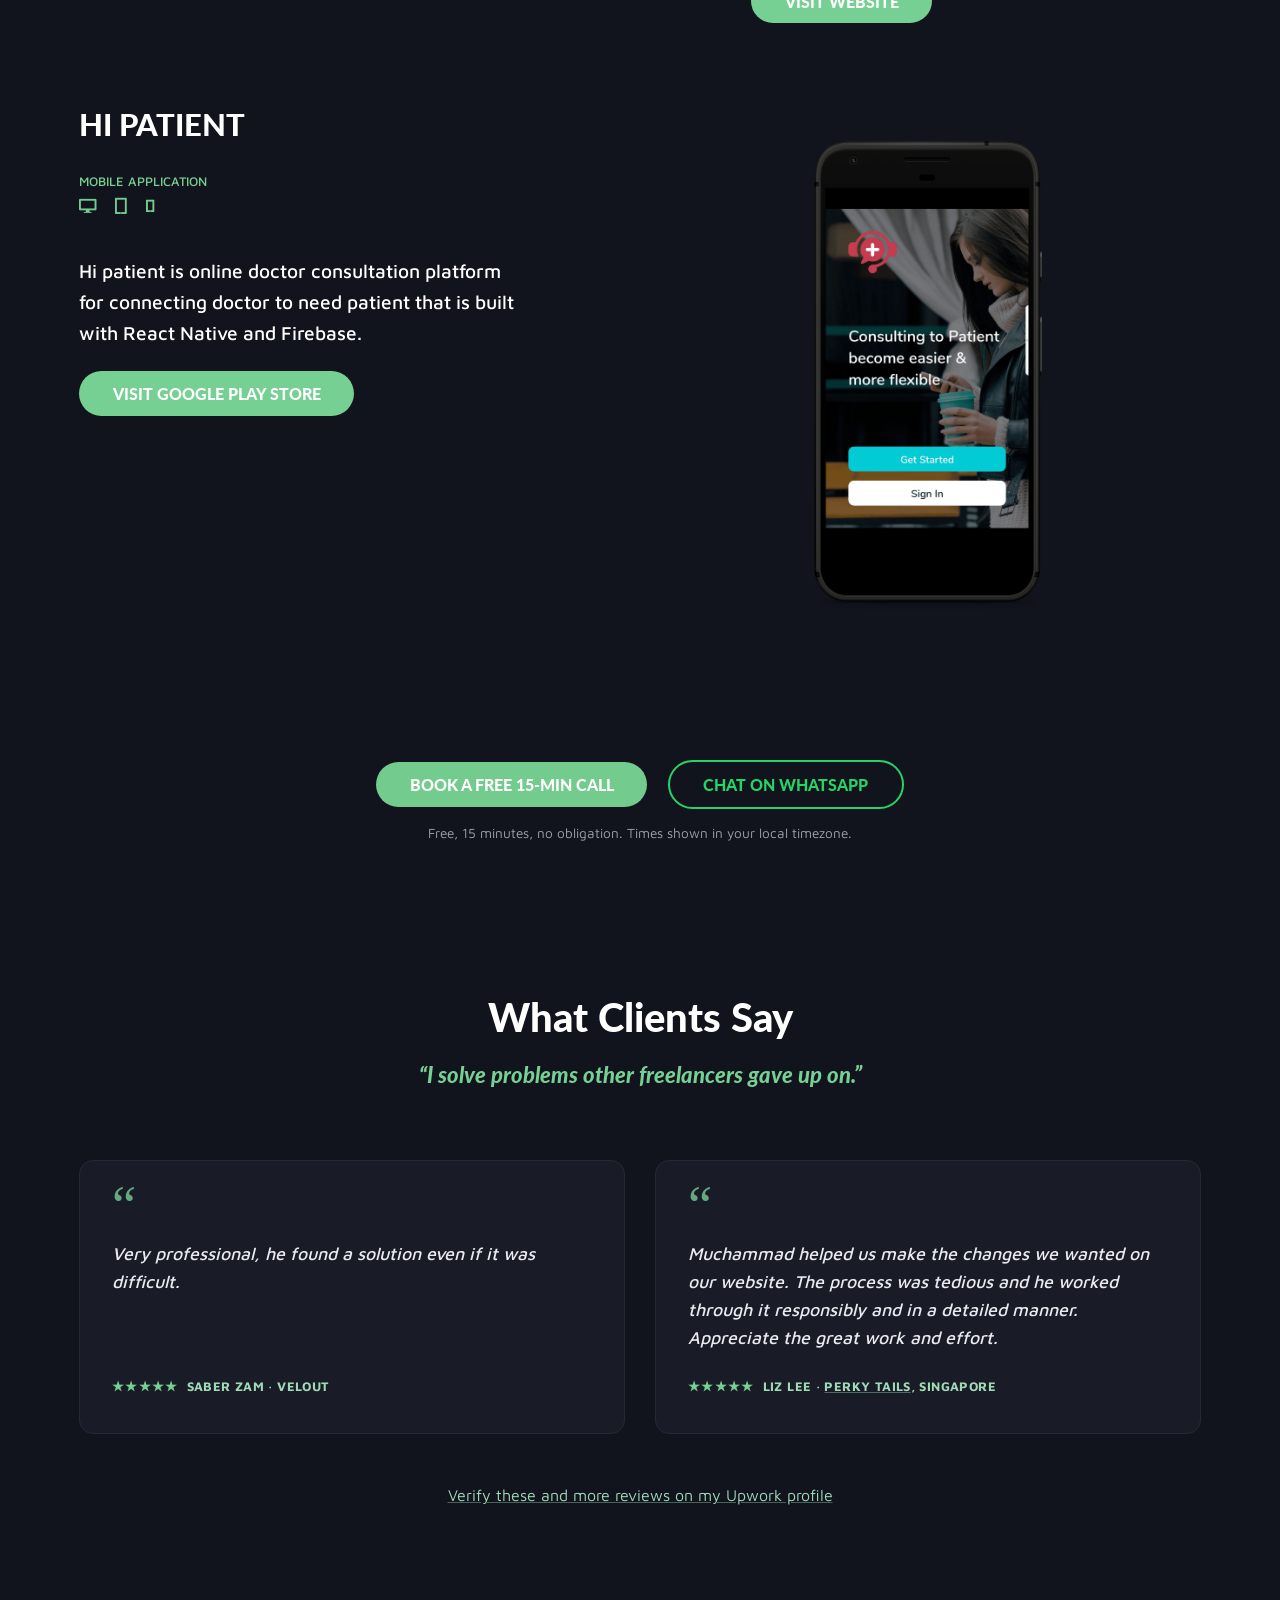
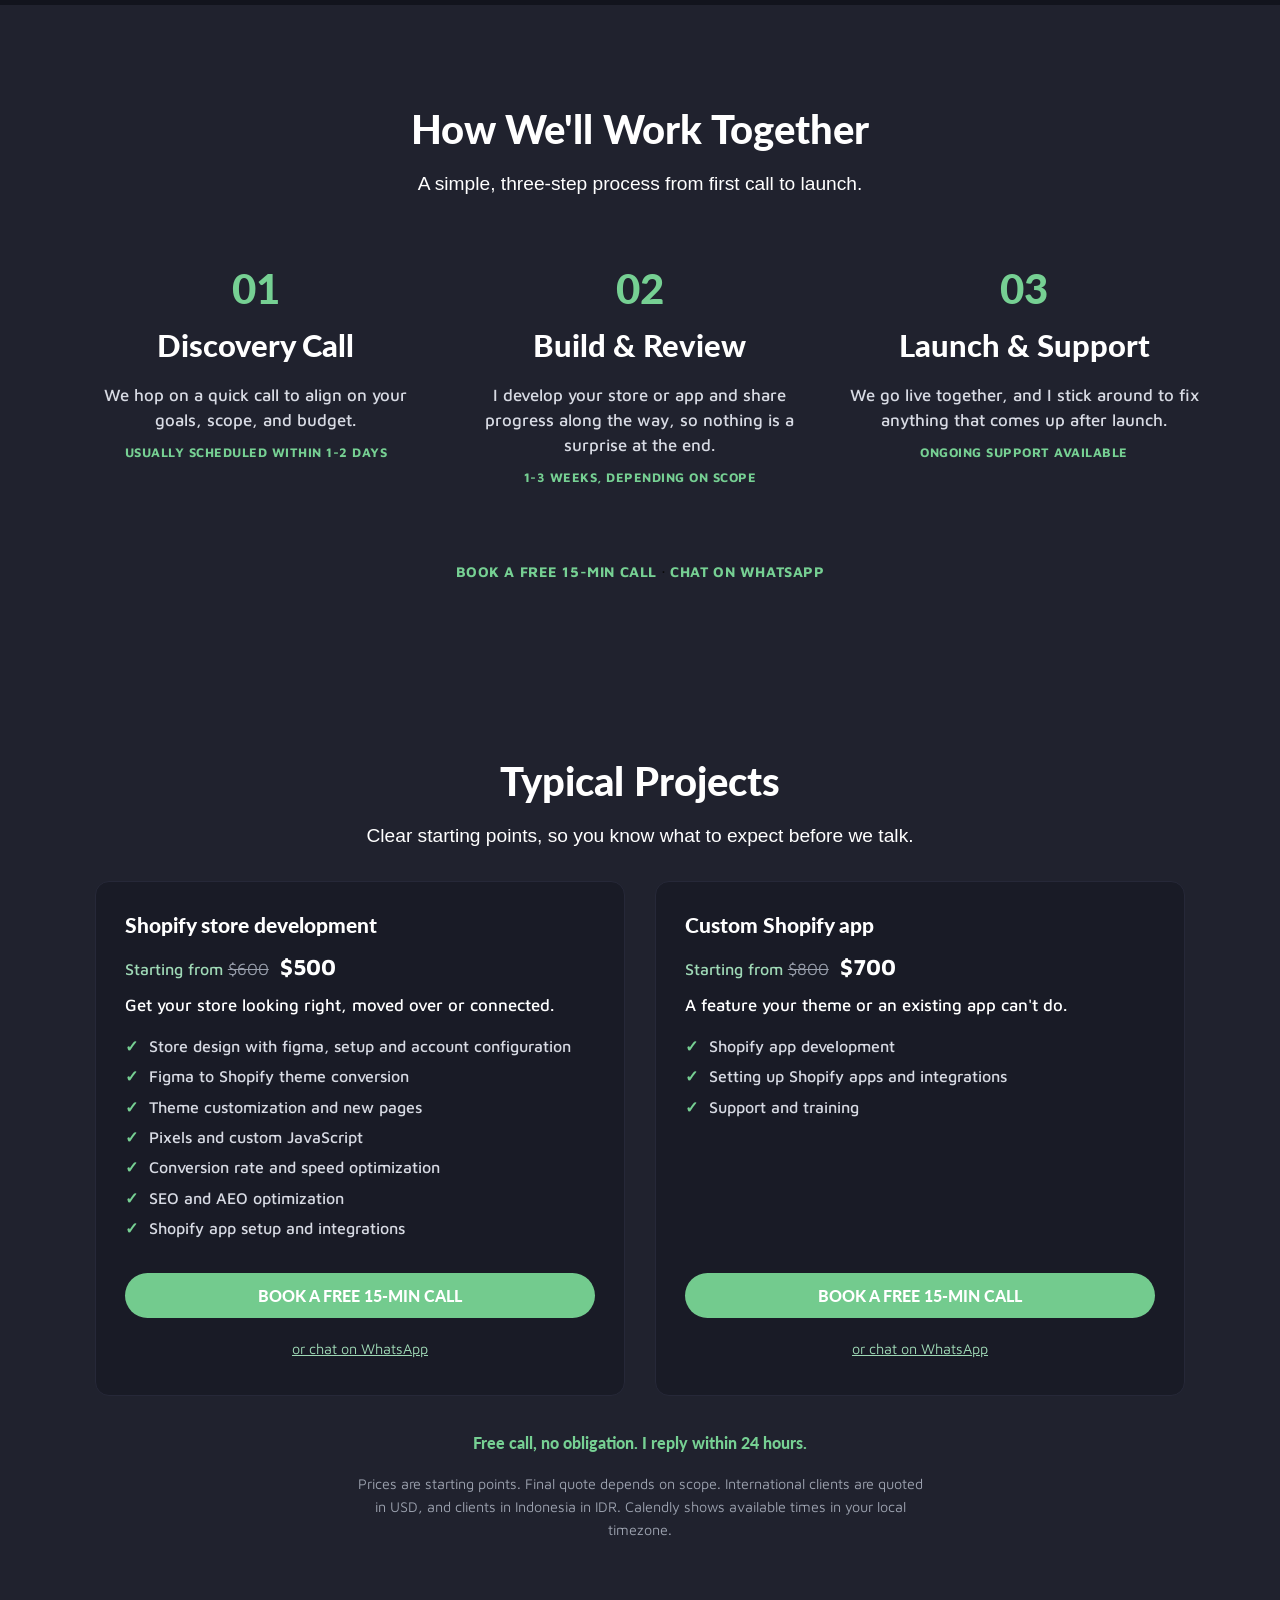
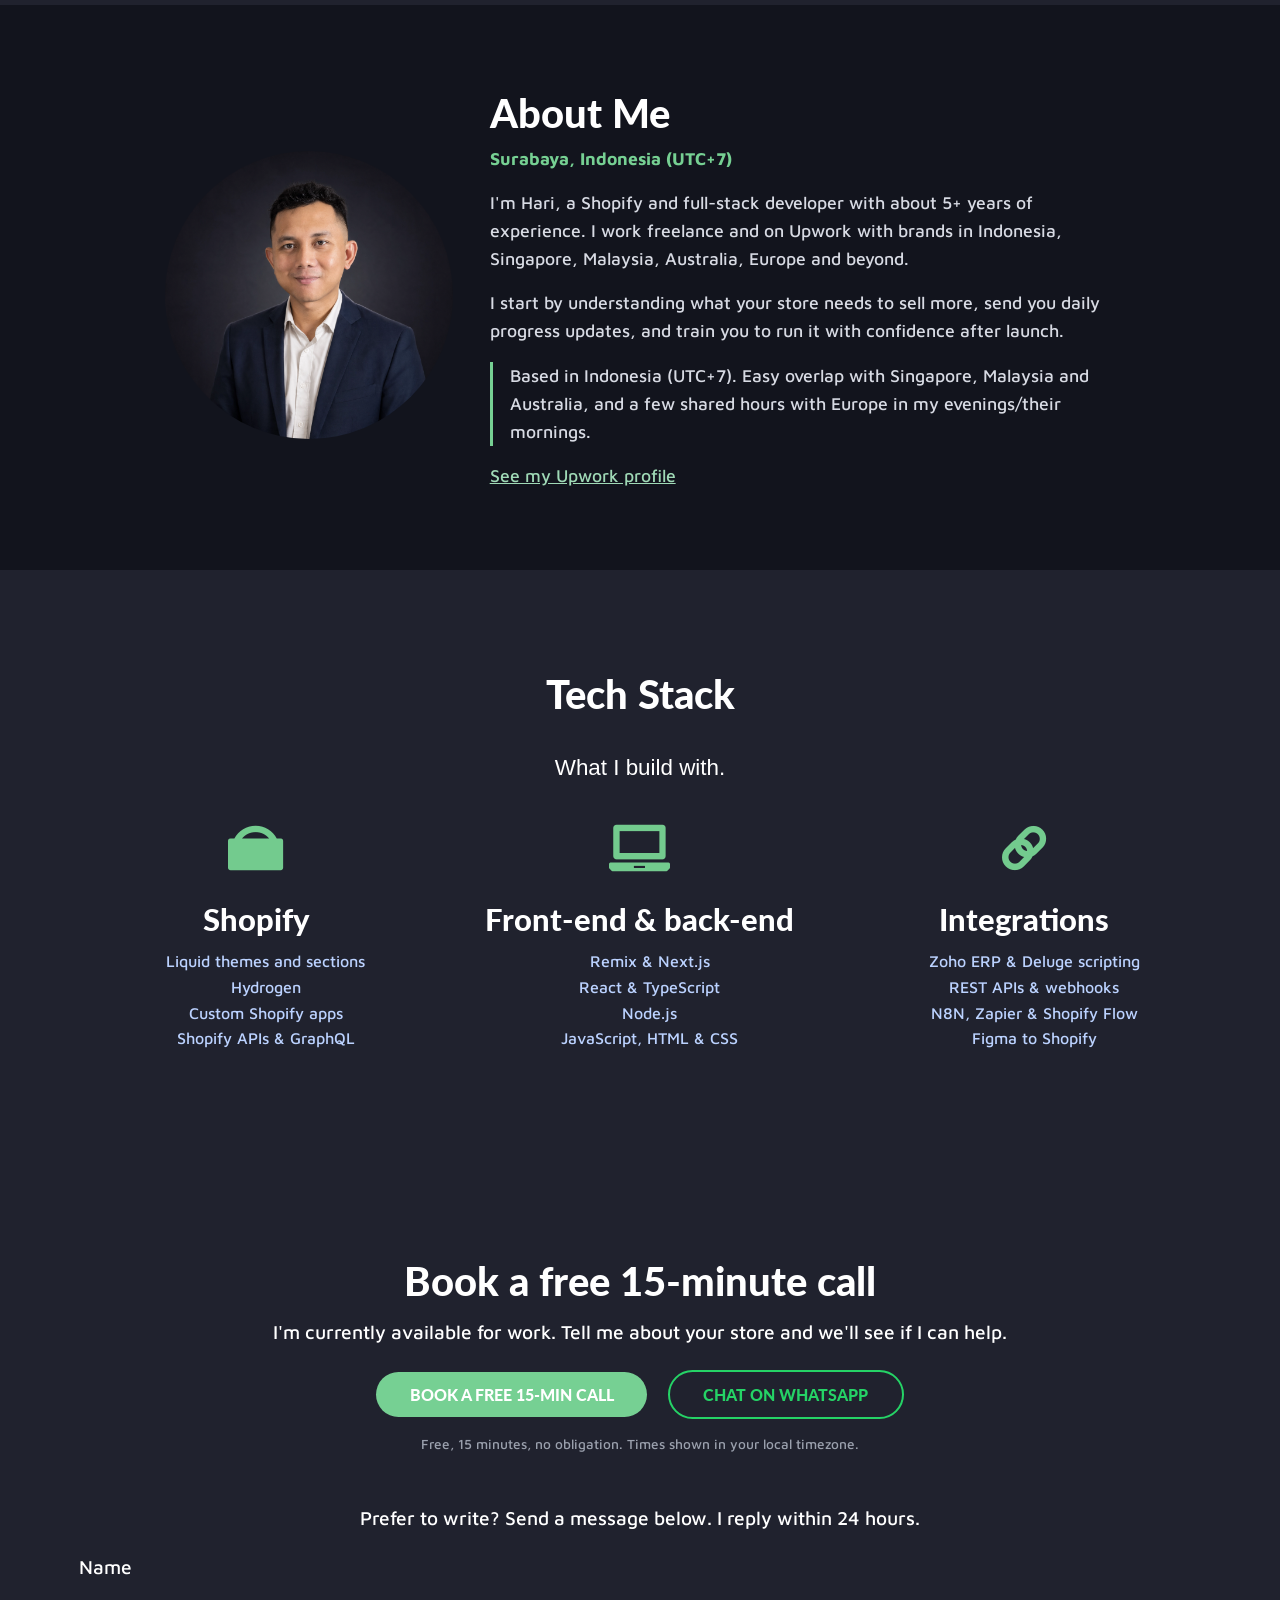
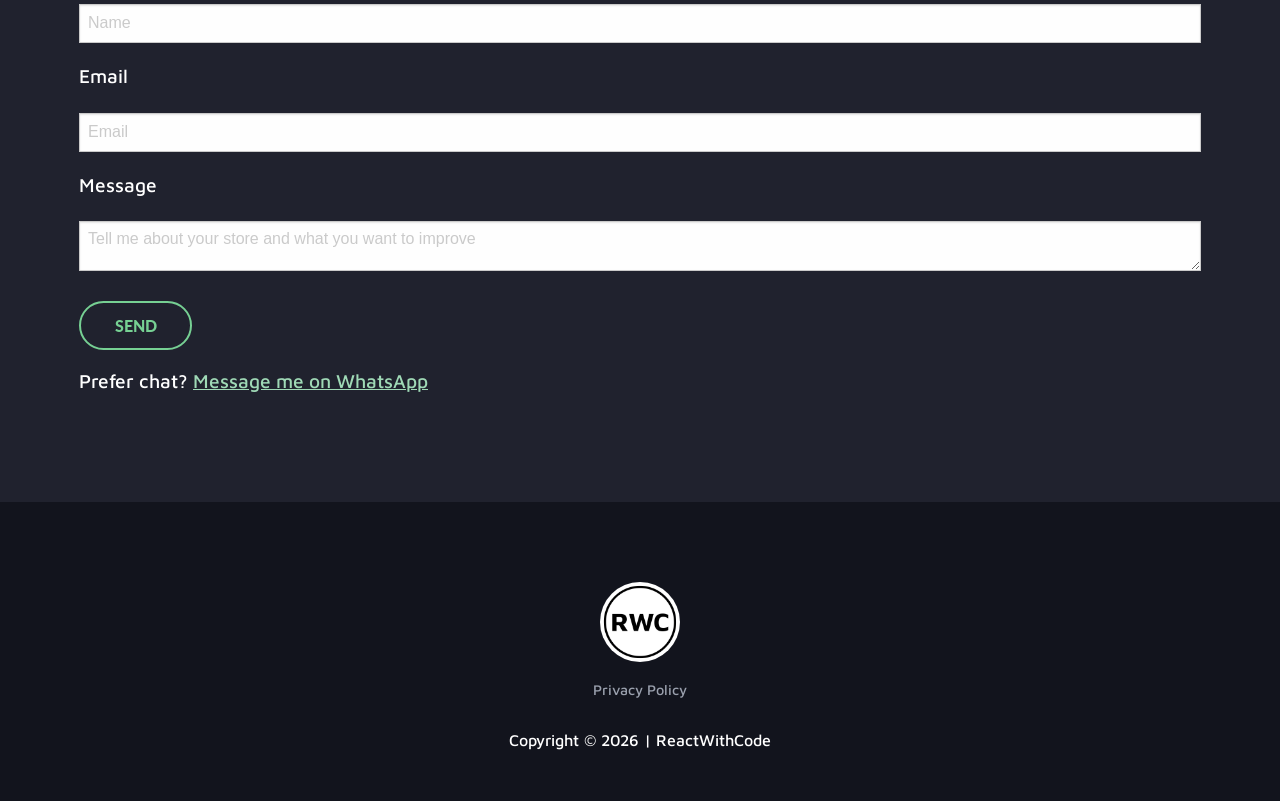
==== commit 37170c12: "update whatsapp button" ====
--- a/index.html
+++ b/index.html
@@ -617,7 +617,7 @@
 		</footer>
 
 	</div>
-	<a class="wa-float" href="%s" target="_blank" rel="noopener noreferrer" aria-label="Chat with Hari on WhatsApp" data-whatsapp="floating">
+	<a class="wa-float" href="https://wa.me/6285163006495?text=Hi%20Hari%2C%20I%27d%20like%20to%20talk%20about%20my%20Shopify%20store" target="_blank" rel="noopener noreferrer" aria-label="Chat with Hari on WhatsApp" data-whatsapp="floating">
 		<svg viewBox="0 0 32 32" width="30" height="30" aria-hidden="true" focusable="false"><path fill="#fff" d="M16.003 3C8.82 3 3 8.82 3 16c0 2.29.6 4.52 1.74 6.49L3 29l6.7-1.71A12.95 12.95 0 0 0 16 29c7.18 0 13-5.82 13-13S23.18 3 16.003 3zm0 23.7c-2.05 0-4.06-.55-5.81-1.59l-.42-.25-3.98 1.02 1.06-3.88-.27-.43A10.67 10.67 0 0 1 5.3 16c0-5.88 4.82-10.7 10.7-10.7S26.7 10.12 26.7 16s-4.82 10.7-10.7 10.7zm5.87-8.01c-.32-.16-1.9-.94-2.2-1.04-.29-.11-.5-.16-.71.16-.21.32-.82 1.04-1 1.25-.19.21-.37.24-.69.08-.32-.16-1.35-.5-2.57-1.59-.95-.85-1.59-1.9-1.78-2.22-.19-.32-.02-.49.14-.65.14-.14.32-.37.48-.56.16-.19.21-.32.32-.53.11-.21.05-.4-.03-.56-.08-.16-.71-1.72-.98-2.35-.26-.62-.52-.53-.71-.54l-.61-.01c-.21 0-.56.08-.85.4-.29.32-1.11 1.09-1.11 2.65 0 1.56 1.14 3.07 1.29 3.28.16.21 2.24 3.42 5.43 4.8.76.33 1.35.52 1.81.67.76.24 1.45.21 2 .13.61-.09 1.9-.78 2.17-1.53.27-.75.27-1.39.19-1.53-.08-.13-.29-.21-.61-.37z"/></svg>
 		<span class="wa-float-label">Chat on WhatsApp</span>
 	</a>
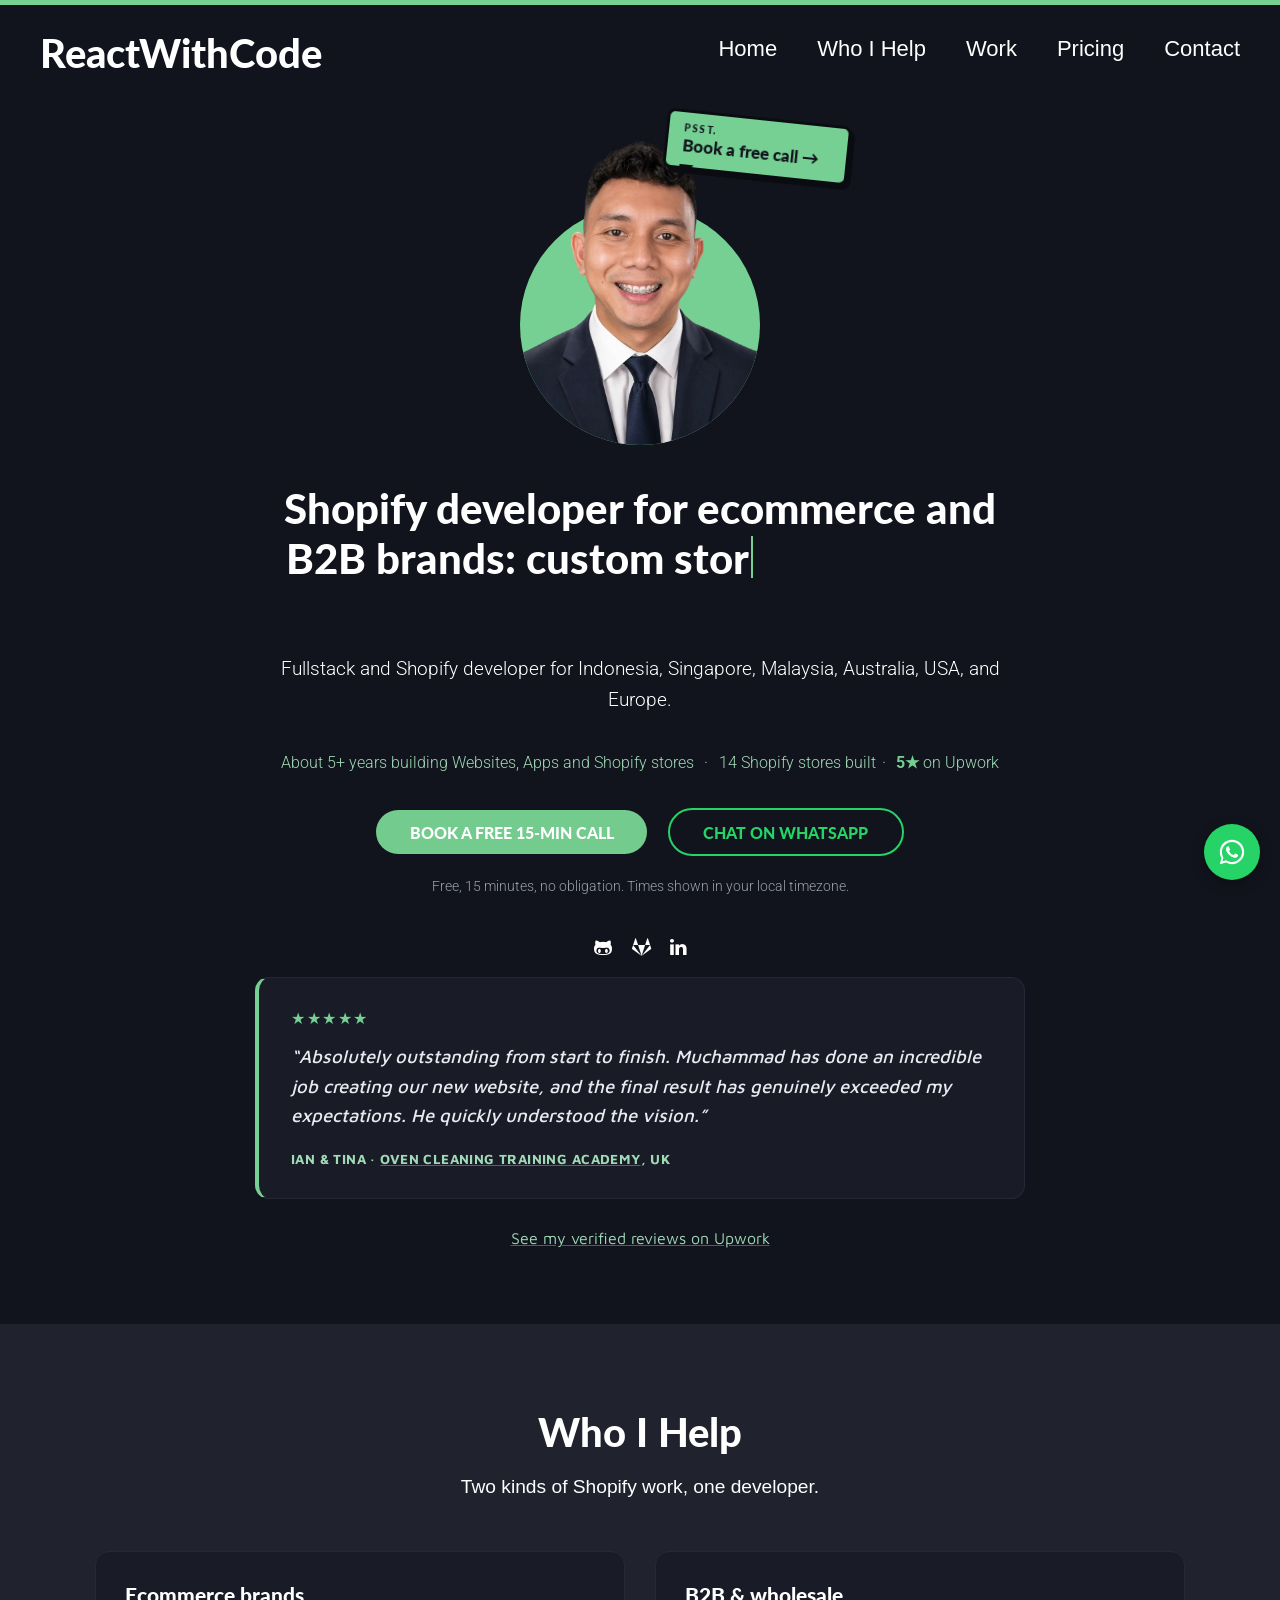
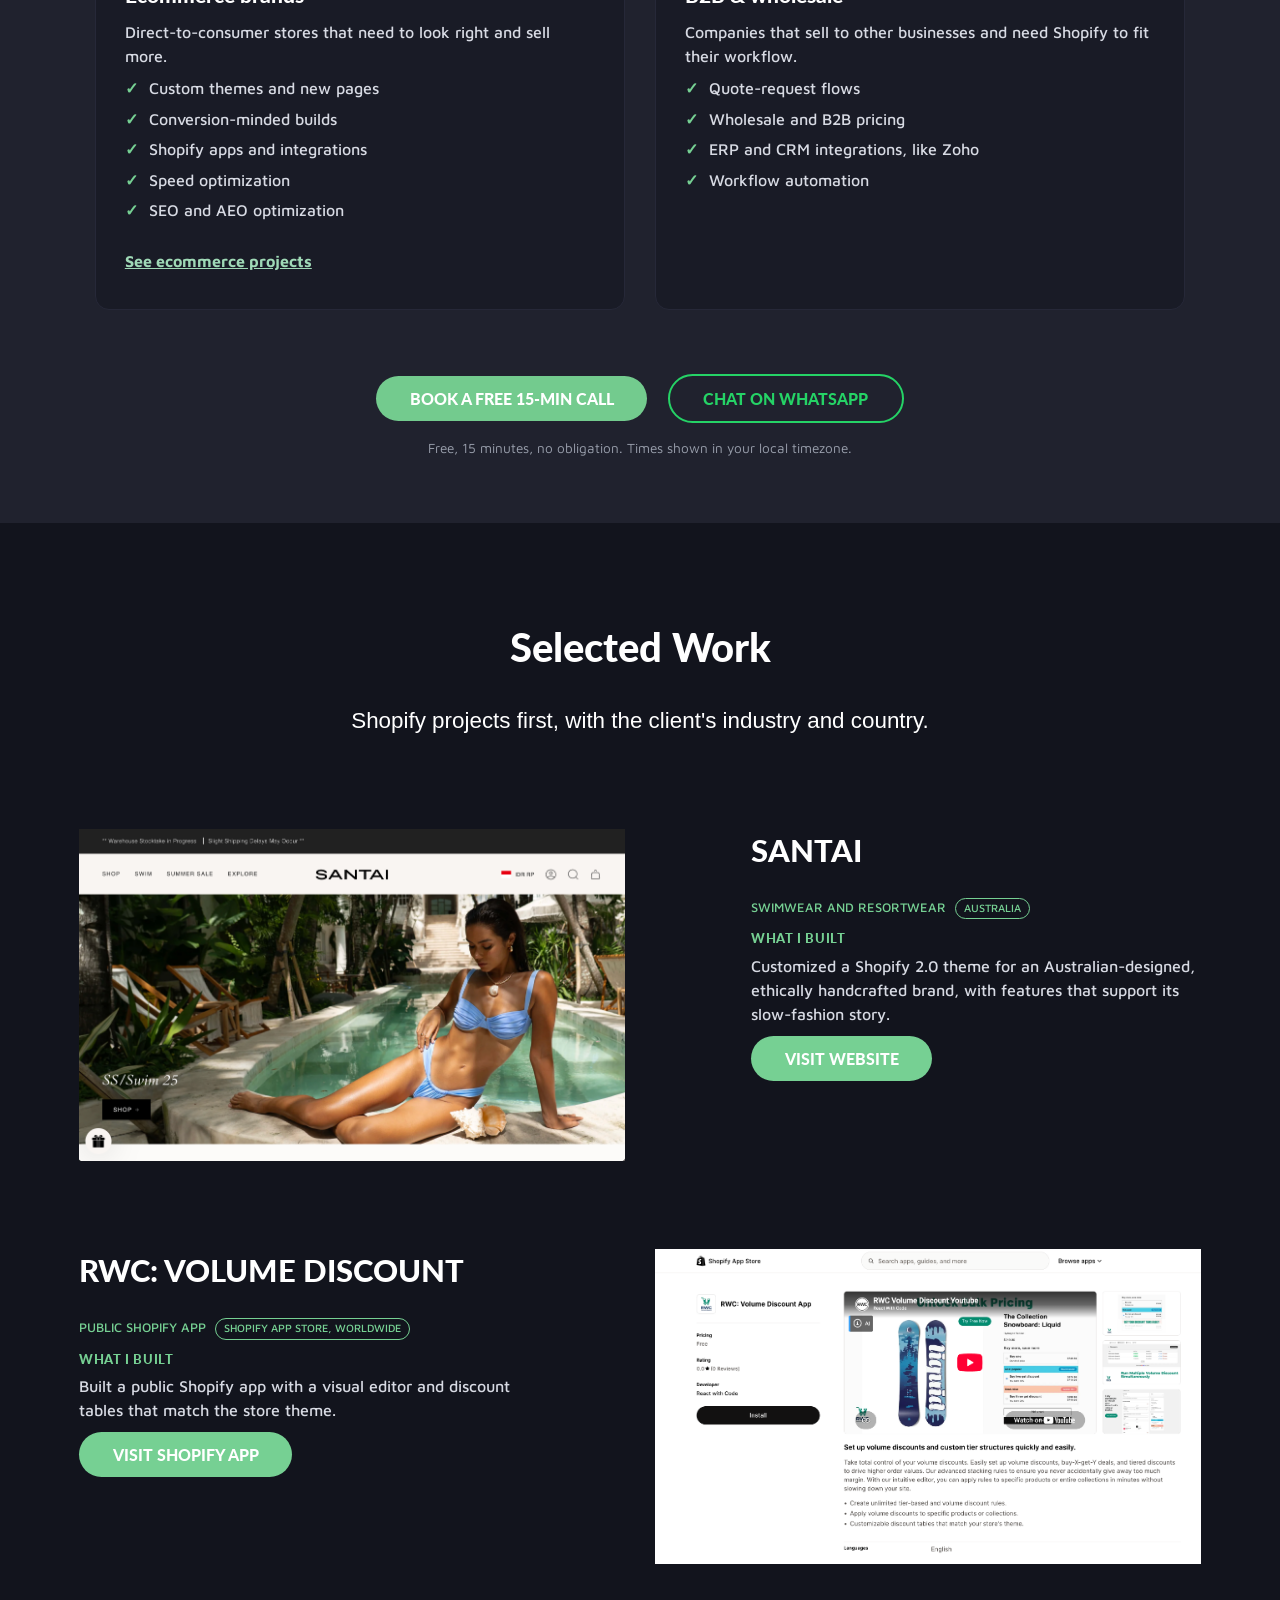
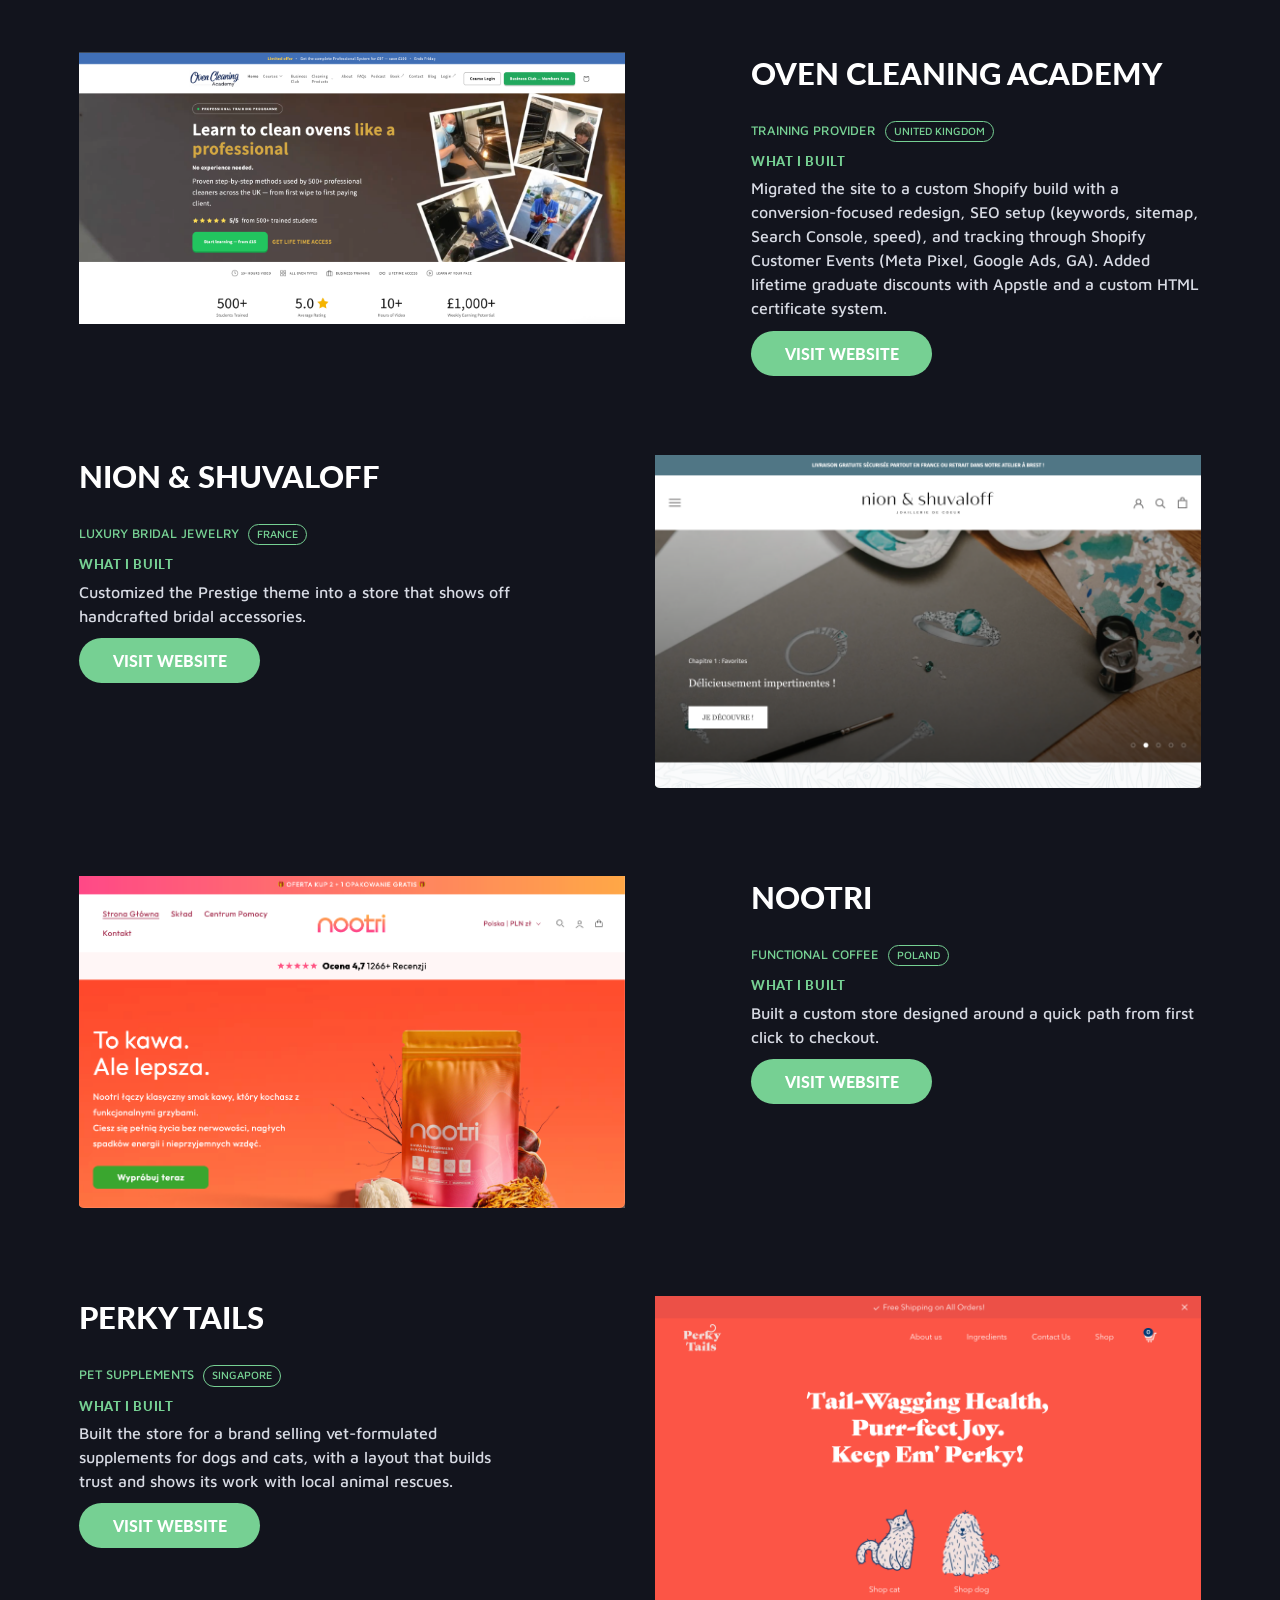
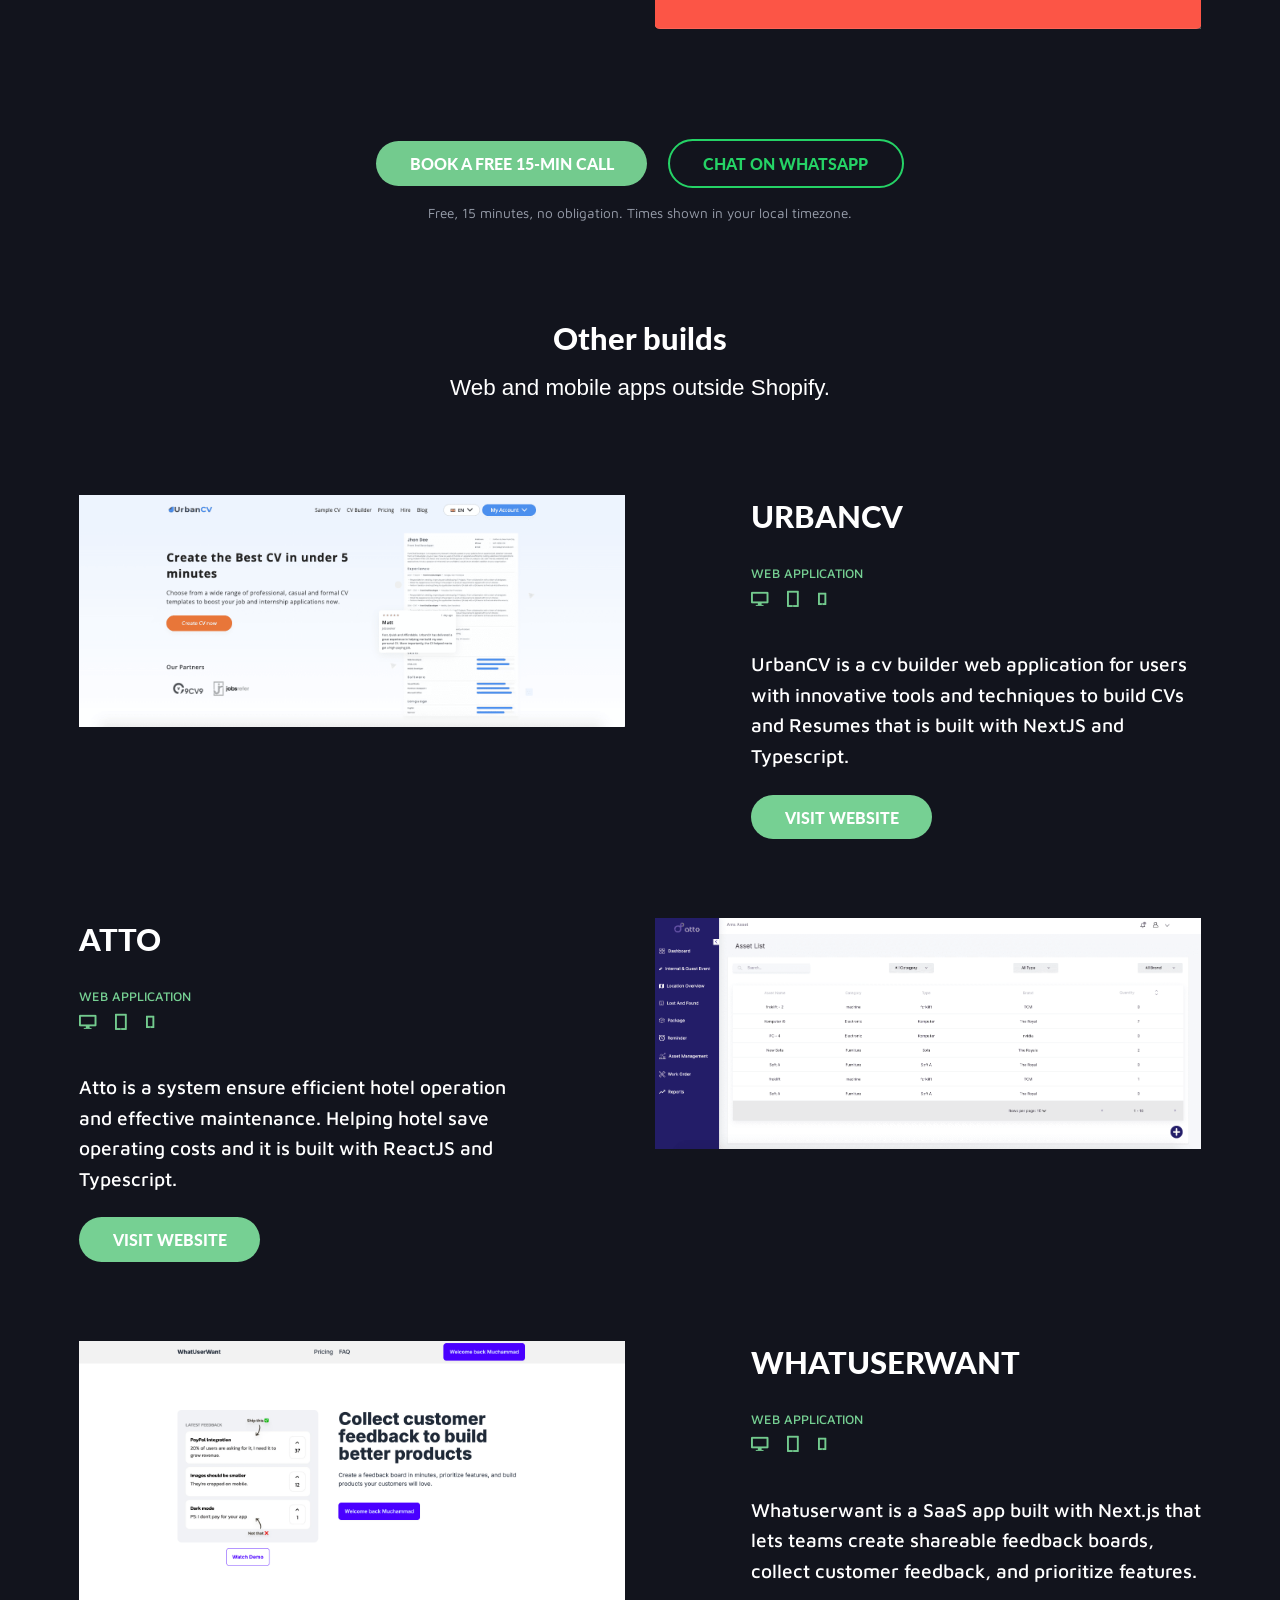
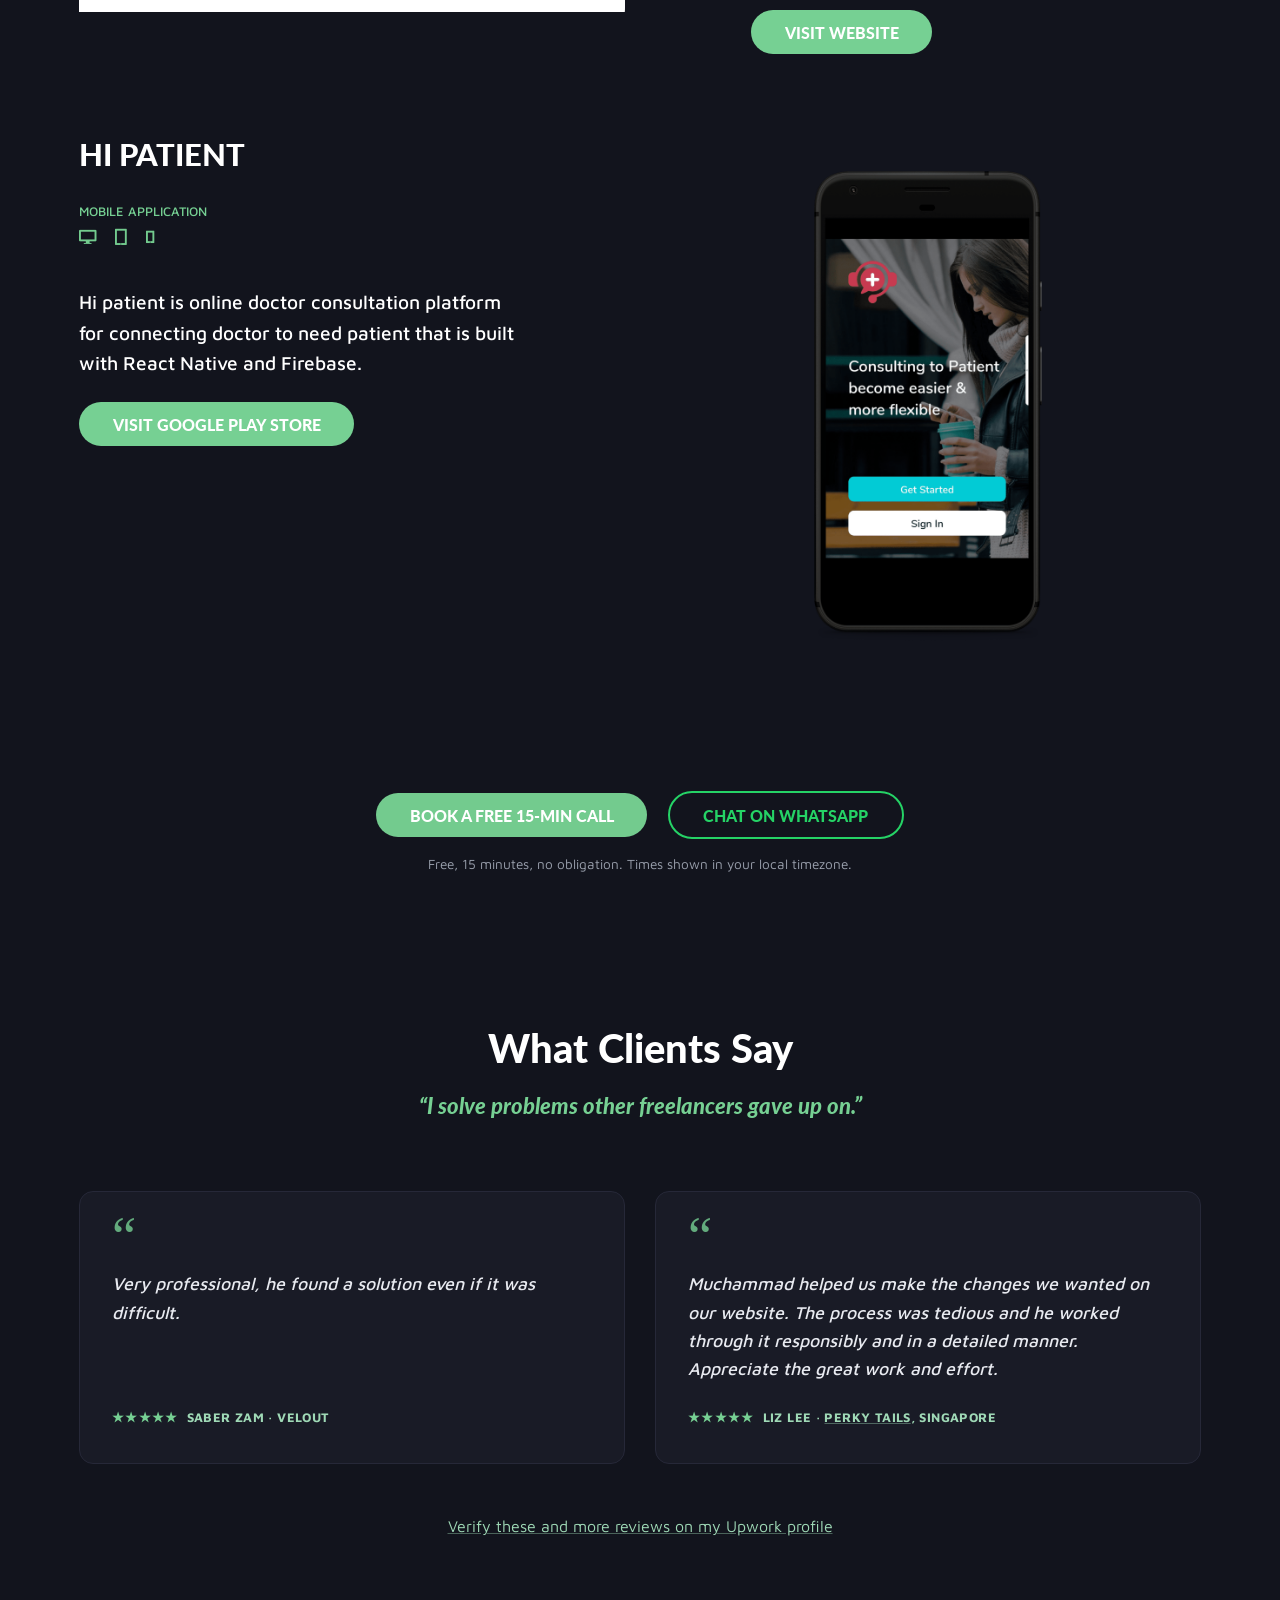
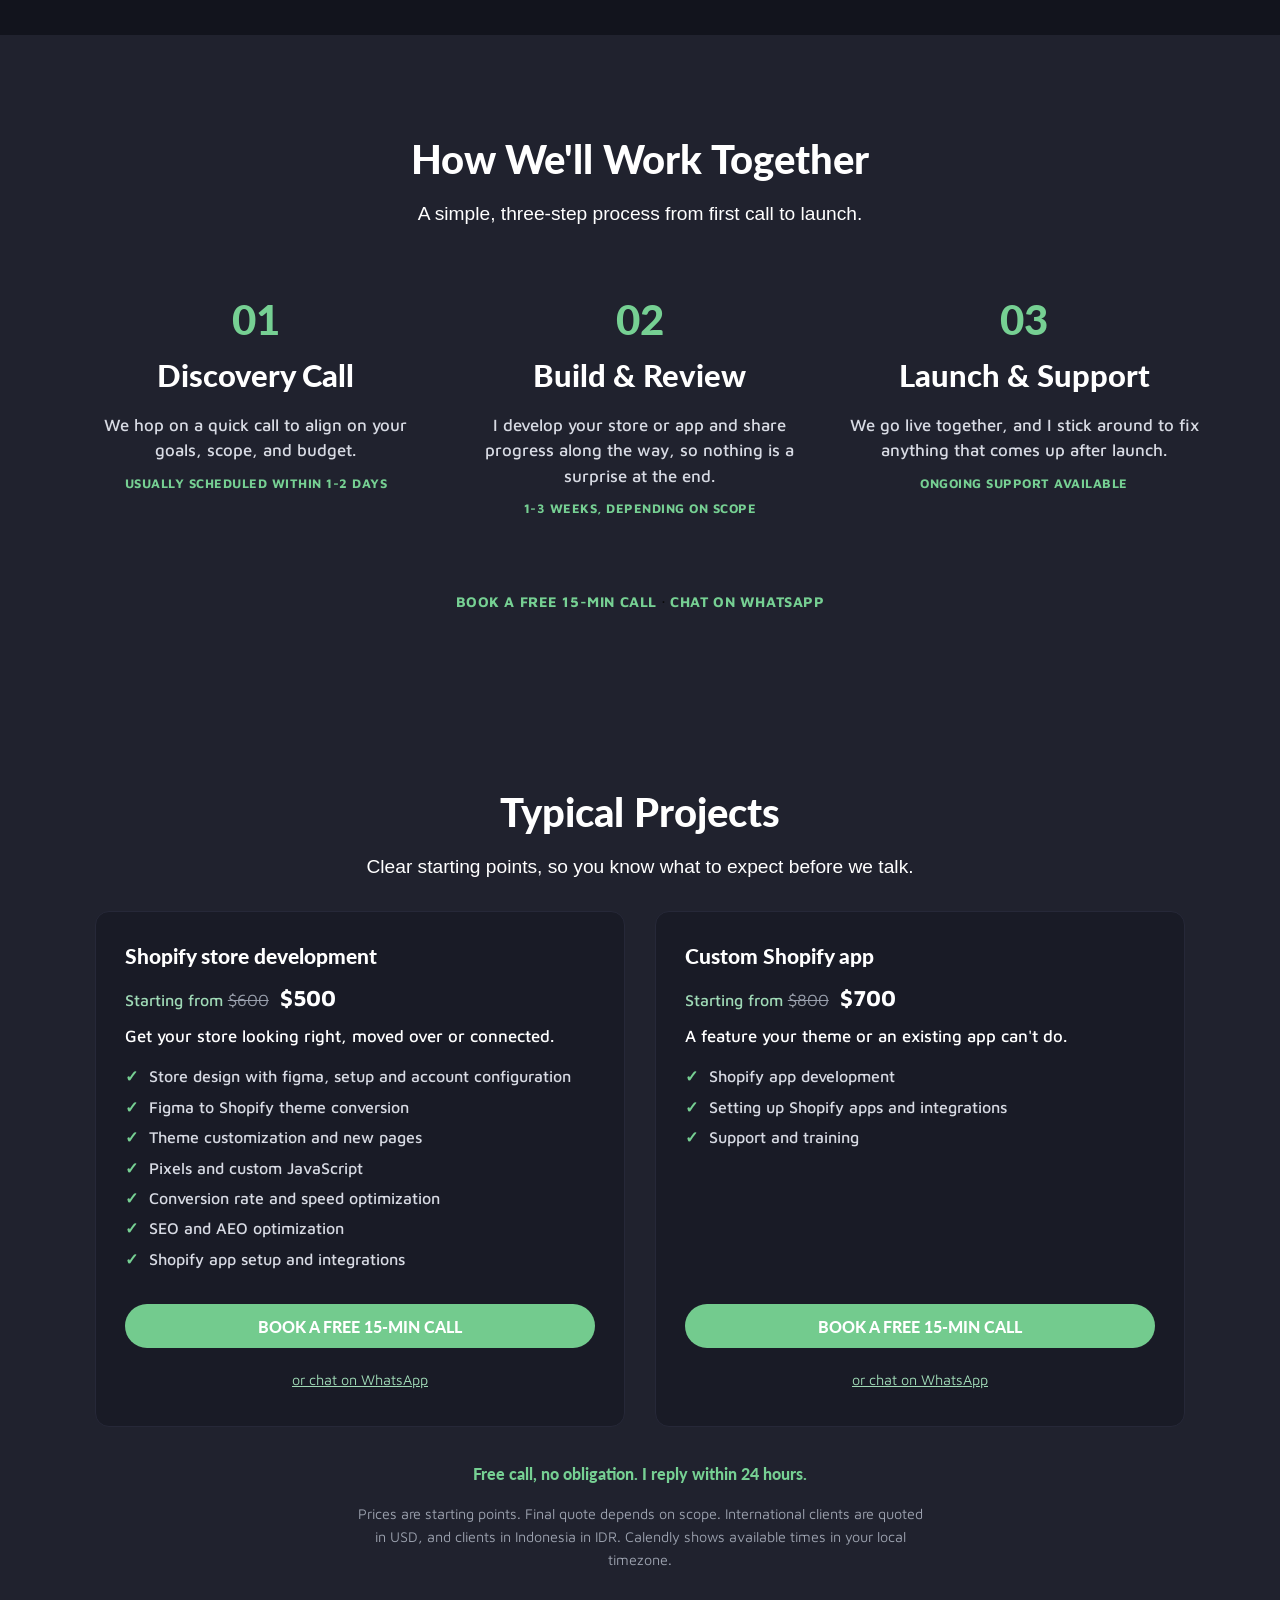
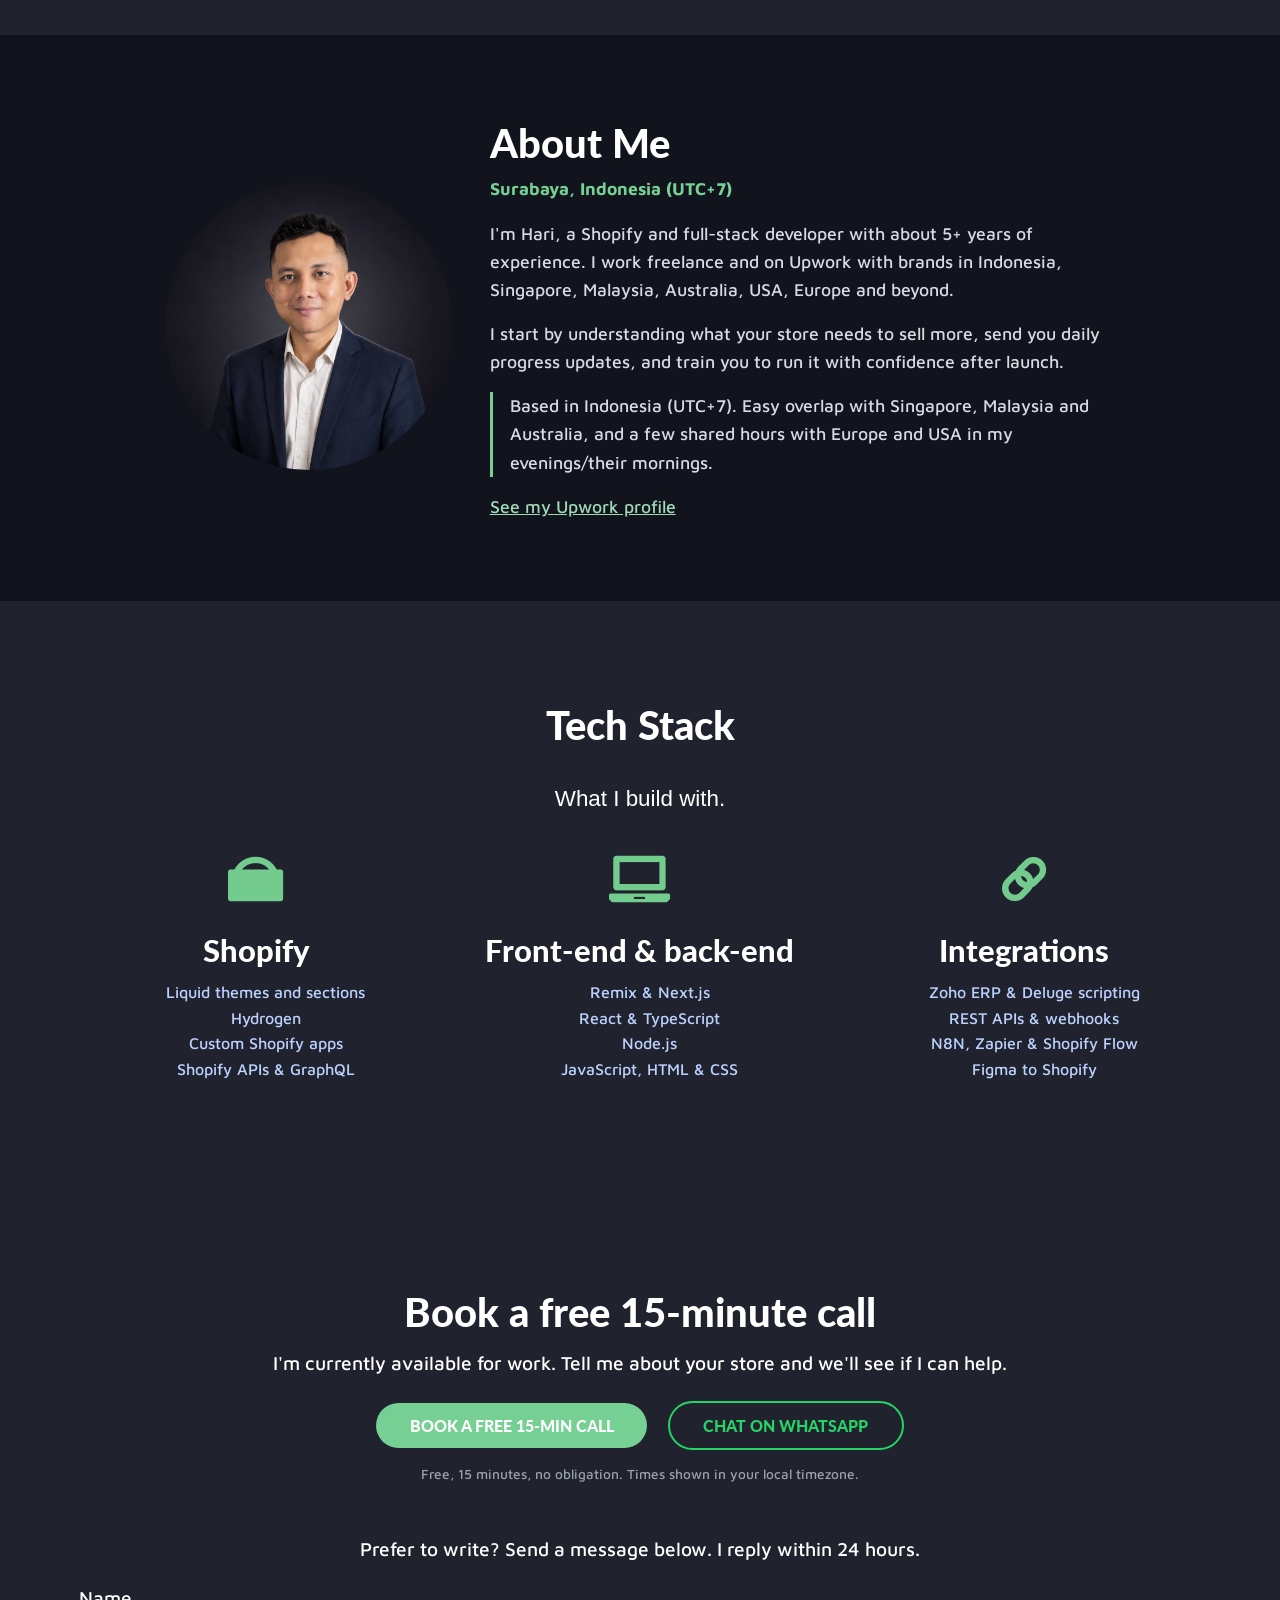
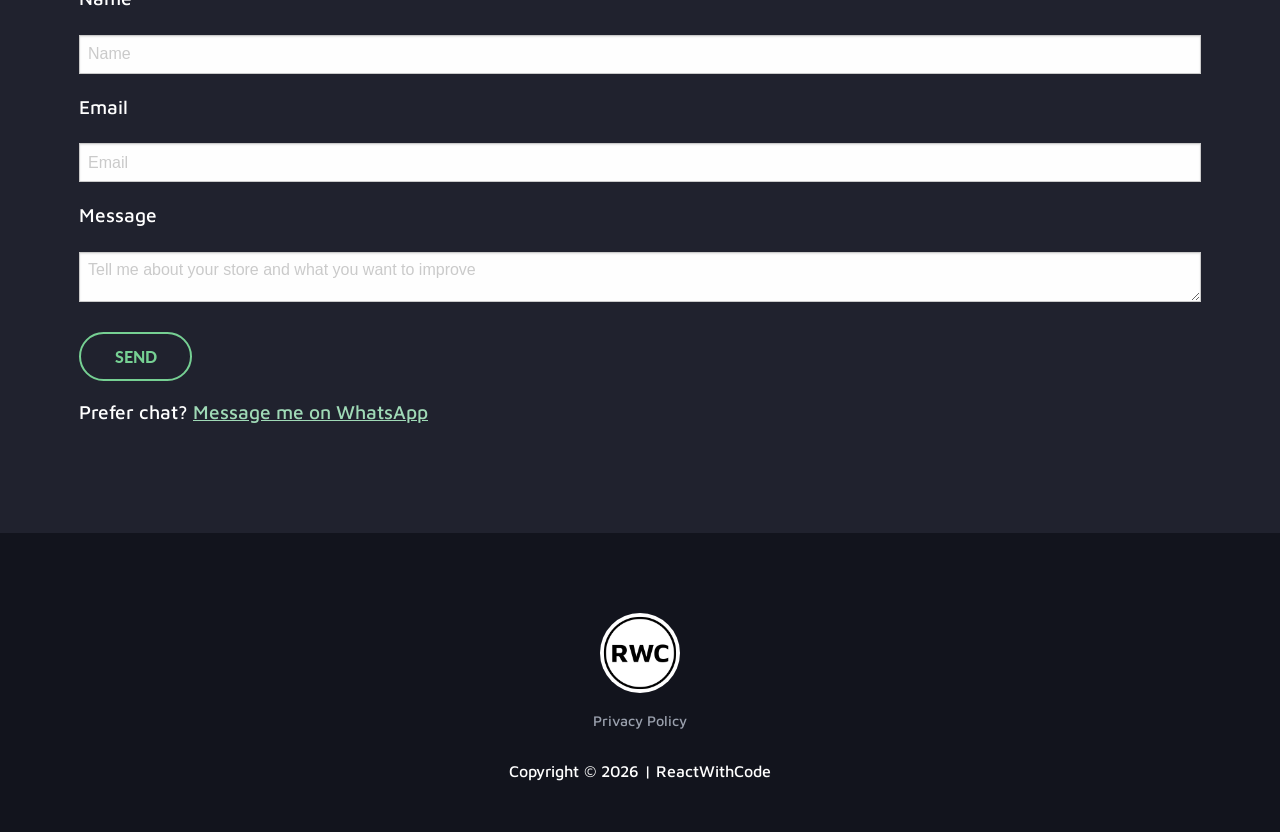
==== commit a8ff0dc4: "Update the wording" ====
--- a/index.html
+++ b/index.html
@@ -151,7 +151,7 @@
 					</div>
 					<div class="details">
 						<h1 class="hero-title" data-typing="45">Shopify developer for ecommerce and B2B brands: custom stores, apps, and ERP integrations.</h1>
-						<p class="hero-sub">Fullstack and Shopify developer for Indonesia, Singapore, Malaysia, Australia and Europe.</p>
+						<p class="hero-sub">Fullstack and Shopify developer for Indonesia, Singapore, Malaysia, Australia, USA, and Europe.</p>
 						<p class="proof-line">About 5+ years building Websites, Apps and Shopify stores <span class="dot">&middot;</span> 14 Shopify stores built<span class="dot">&middot;</span> <span class="upwork-rating" aria-label="5 stars">5&#9733;</span> on Upwork</p>
 					</div>
 				</div>
@@ -522,9 +522,9 @@
 				<div class="small-12 medium-8 columns">
 					<h2>About Me</h2>
 					<p class="about-location">Surabaya, Indonesia (UTC+7)</p>
-					<p>I'm Hari, a Shopify and full-stack developer with about 5+ years of experience. I work freelance and on Upwork with brands in Indonesia, Singapore, Malaysia, Australia, Europe and beyond.</p>
+					<p>I'm Hari, a Shopify and full-stack developer with about 5+ years of experience. I work freelance and on Upwork with brands in Indonesia, Singapore, Malaysia, Australia, USA, Europe and beyond.</p>
 					<p>I start by understanding what your store needs to sell more, send you daily progress updates, and train you to run it with confidence after launch.</p>
-					<p class="about-timezone">Based in Indonesia (UTC+7). Easy overlap with Singapore, Malaysia and Australia, and a few shared hours with Europe in my evenings/their mornings.</p>
+					<p class="about-timezone">Based in Indonesia (UTC+7). Easy overlap with Singapore, Malaysia and Australia, and a few shared hours with Europe and USA in my evenings/their mornings.</p>
 					<p><a href="https://www.upwork.com/freelancers/~019baacca8fff0b3eb" target="_blank" rel="noopener noreferrer">See my Upwork profile</a></p>
 				</div>
 			</div>
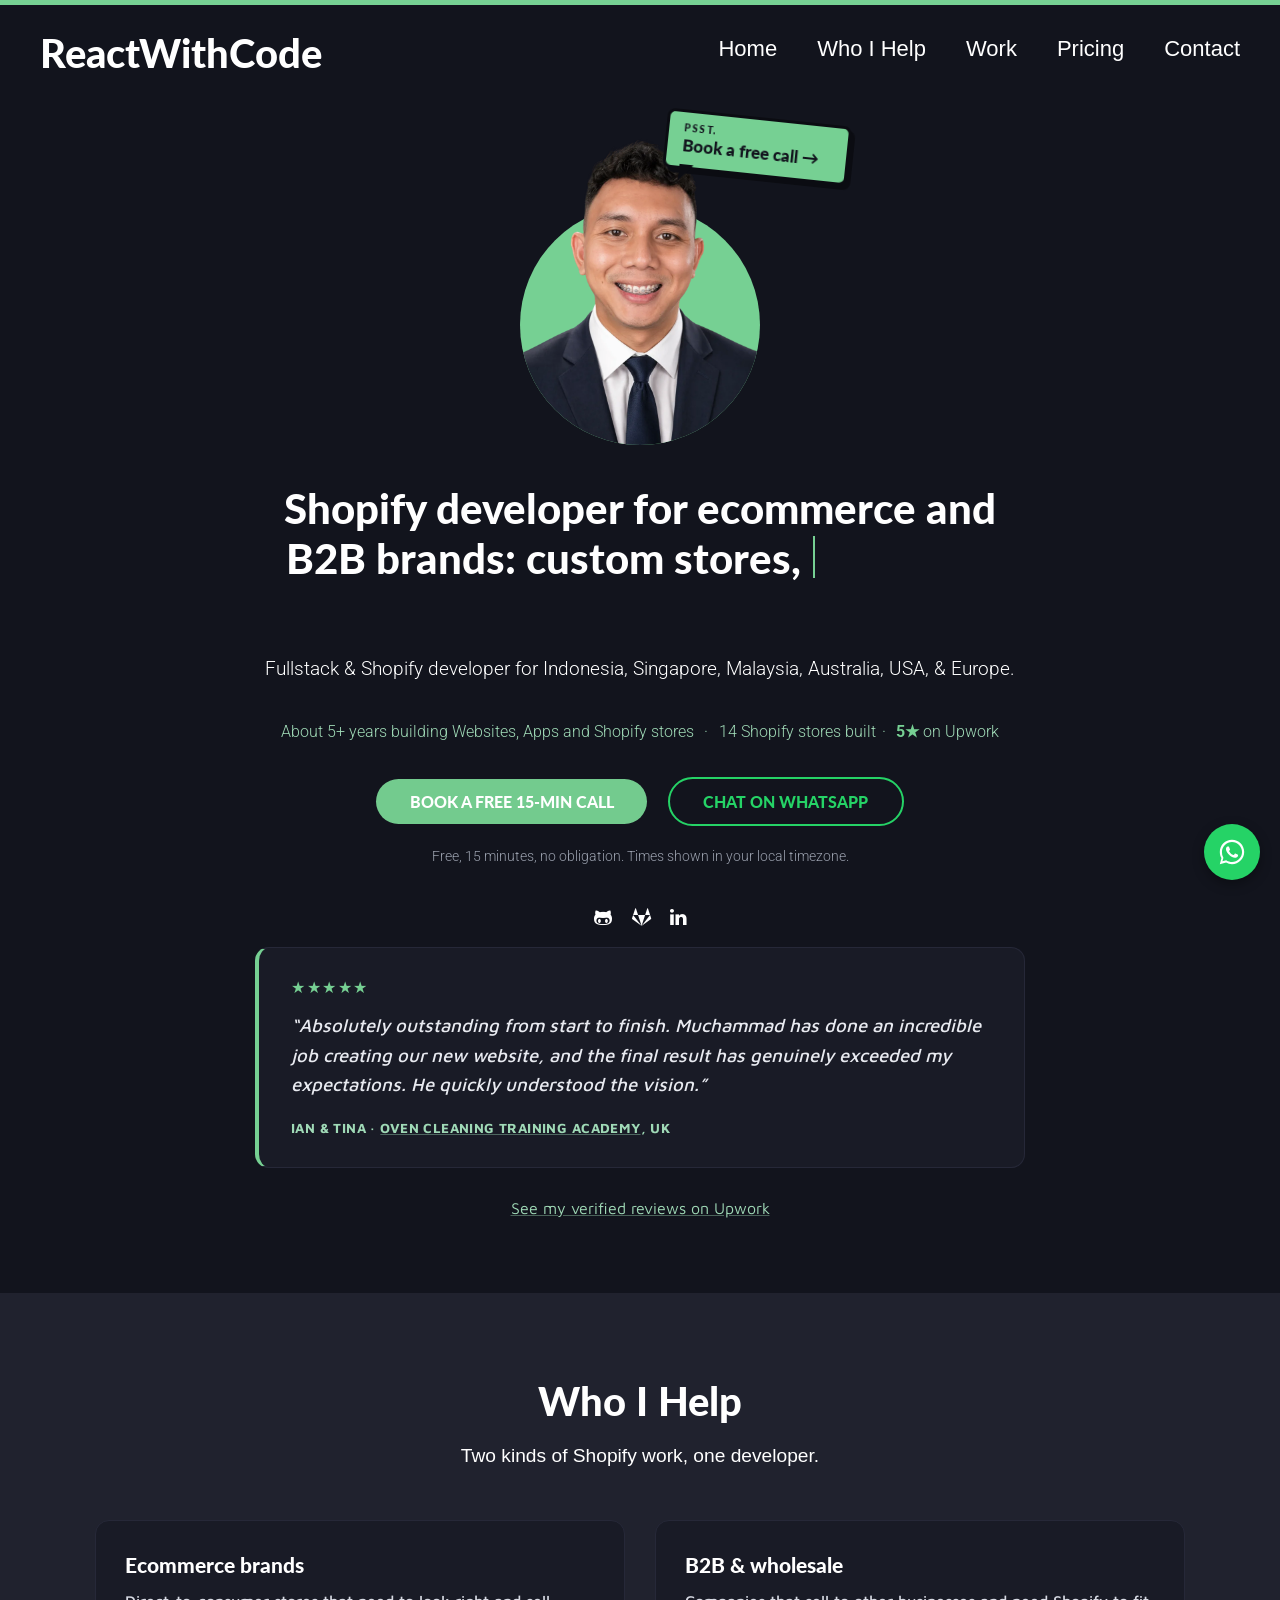
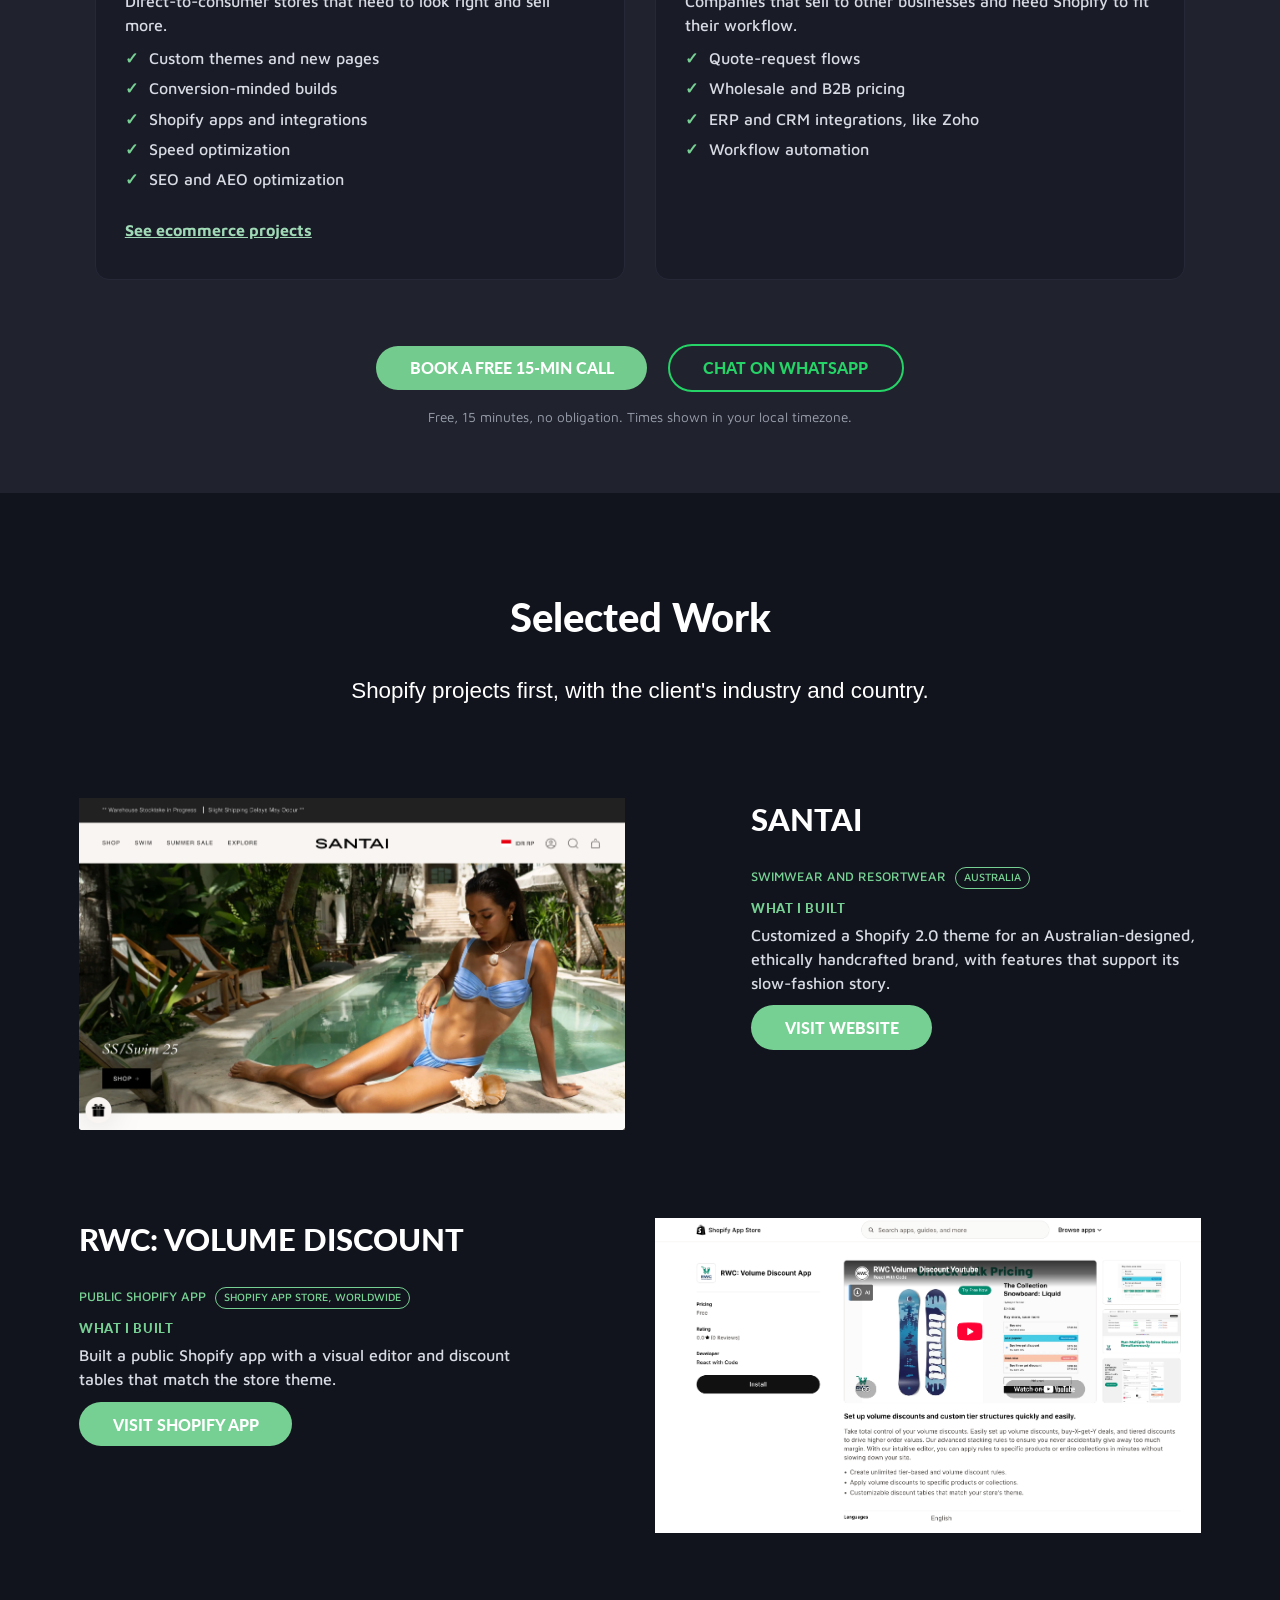
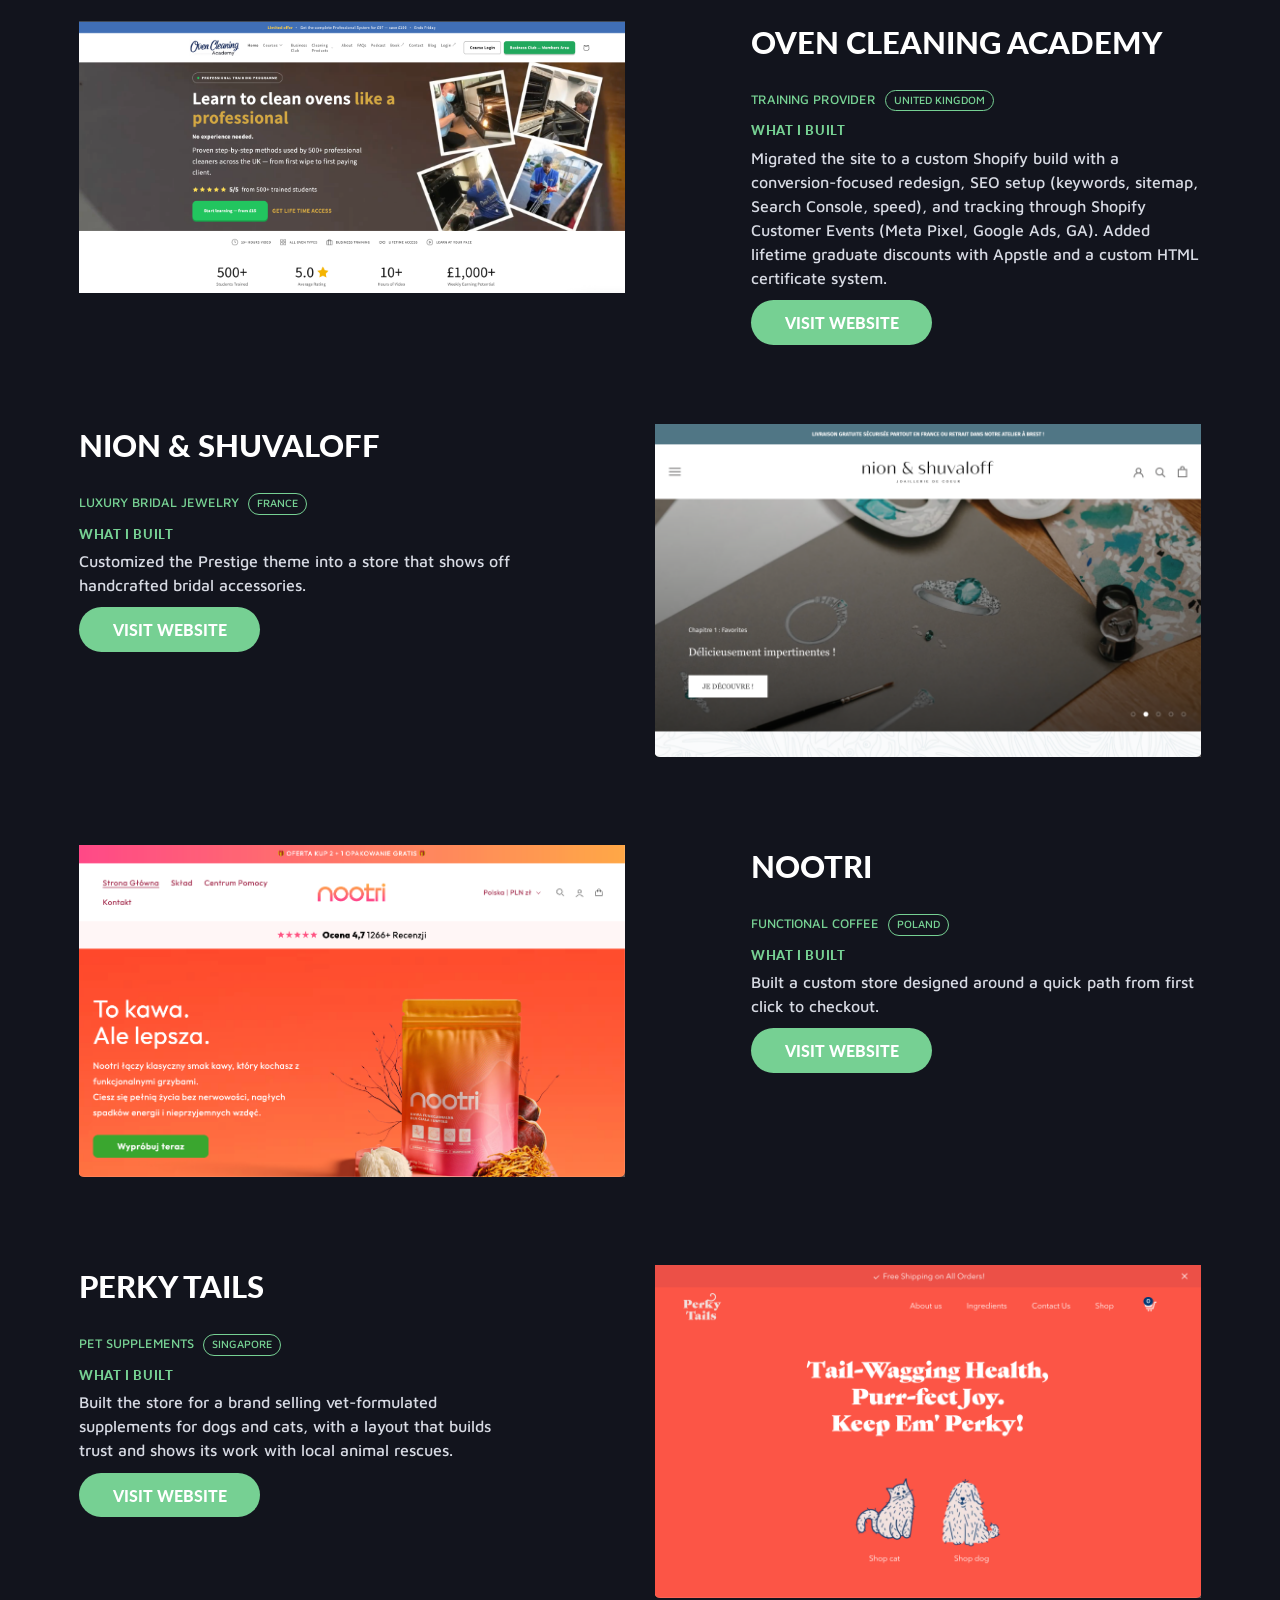
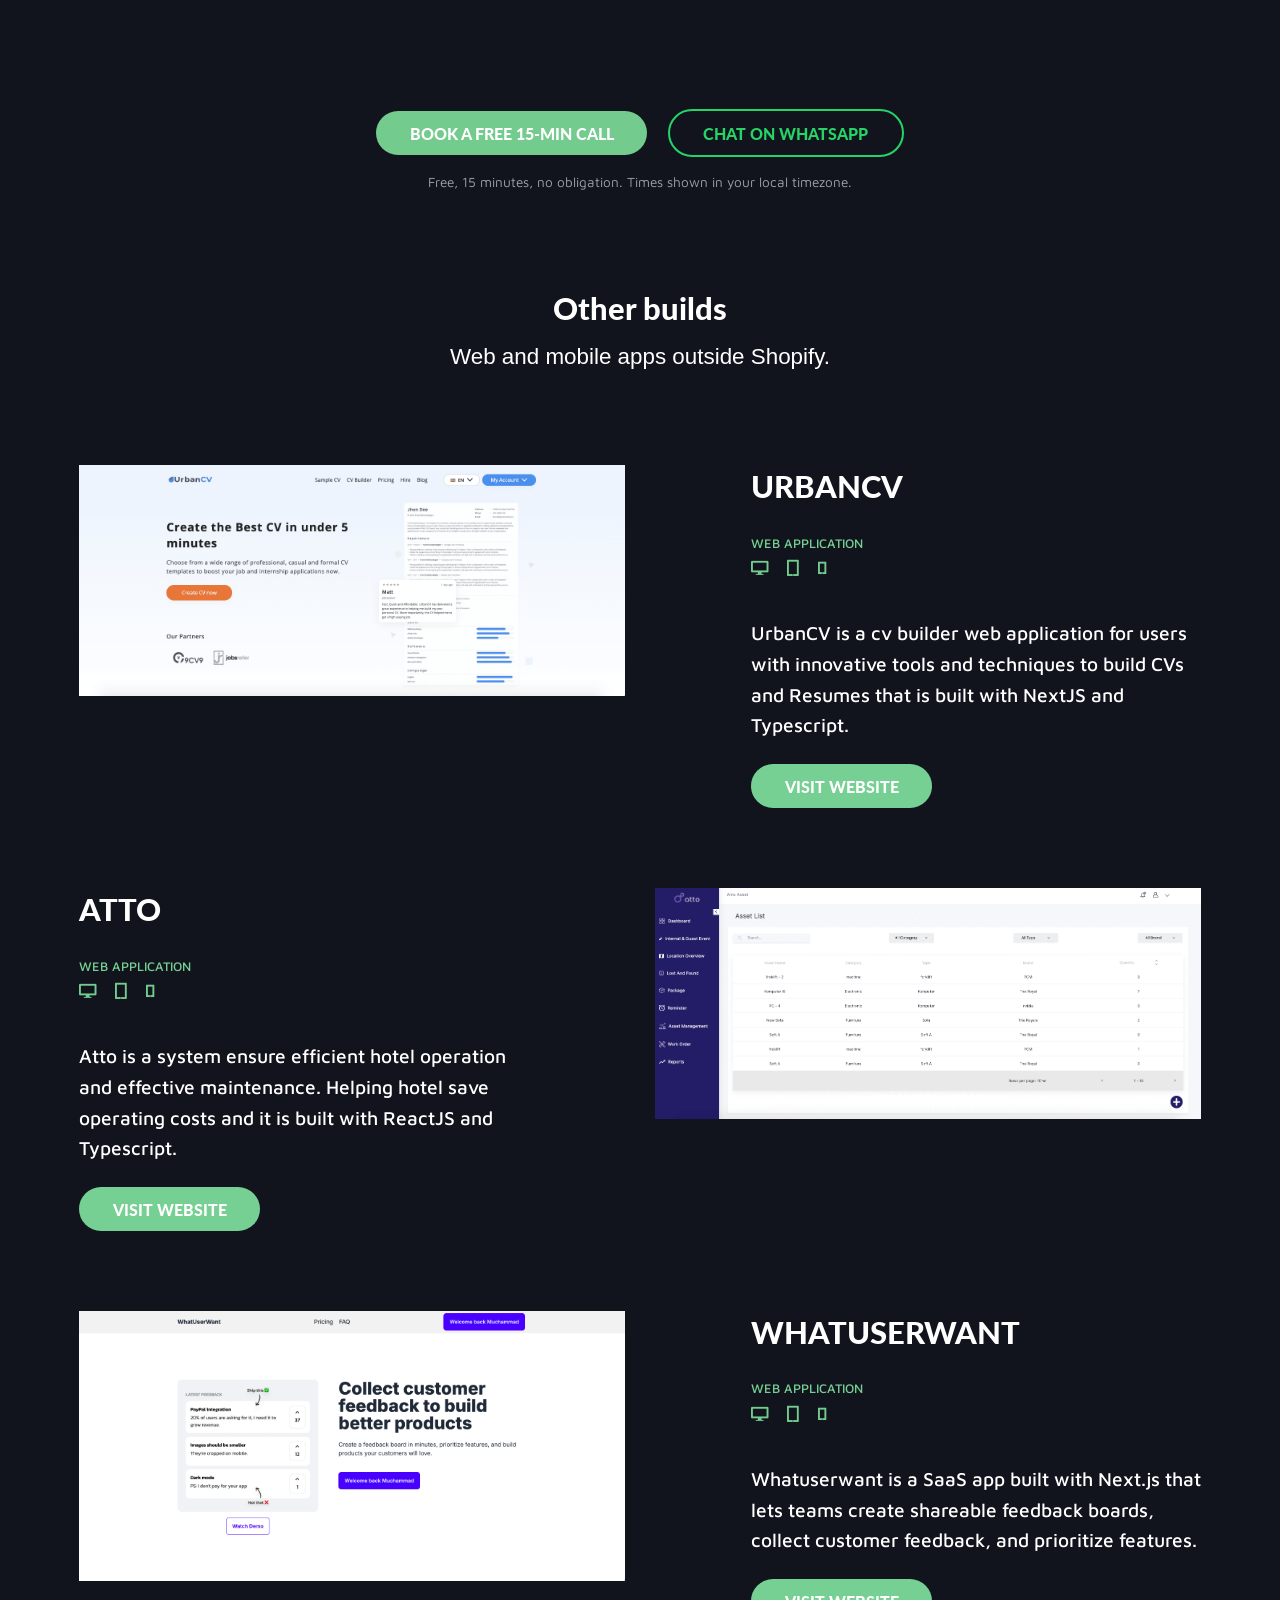
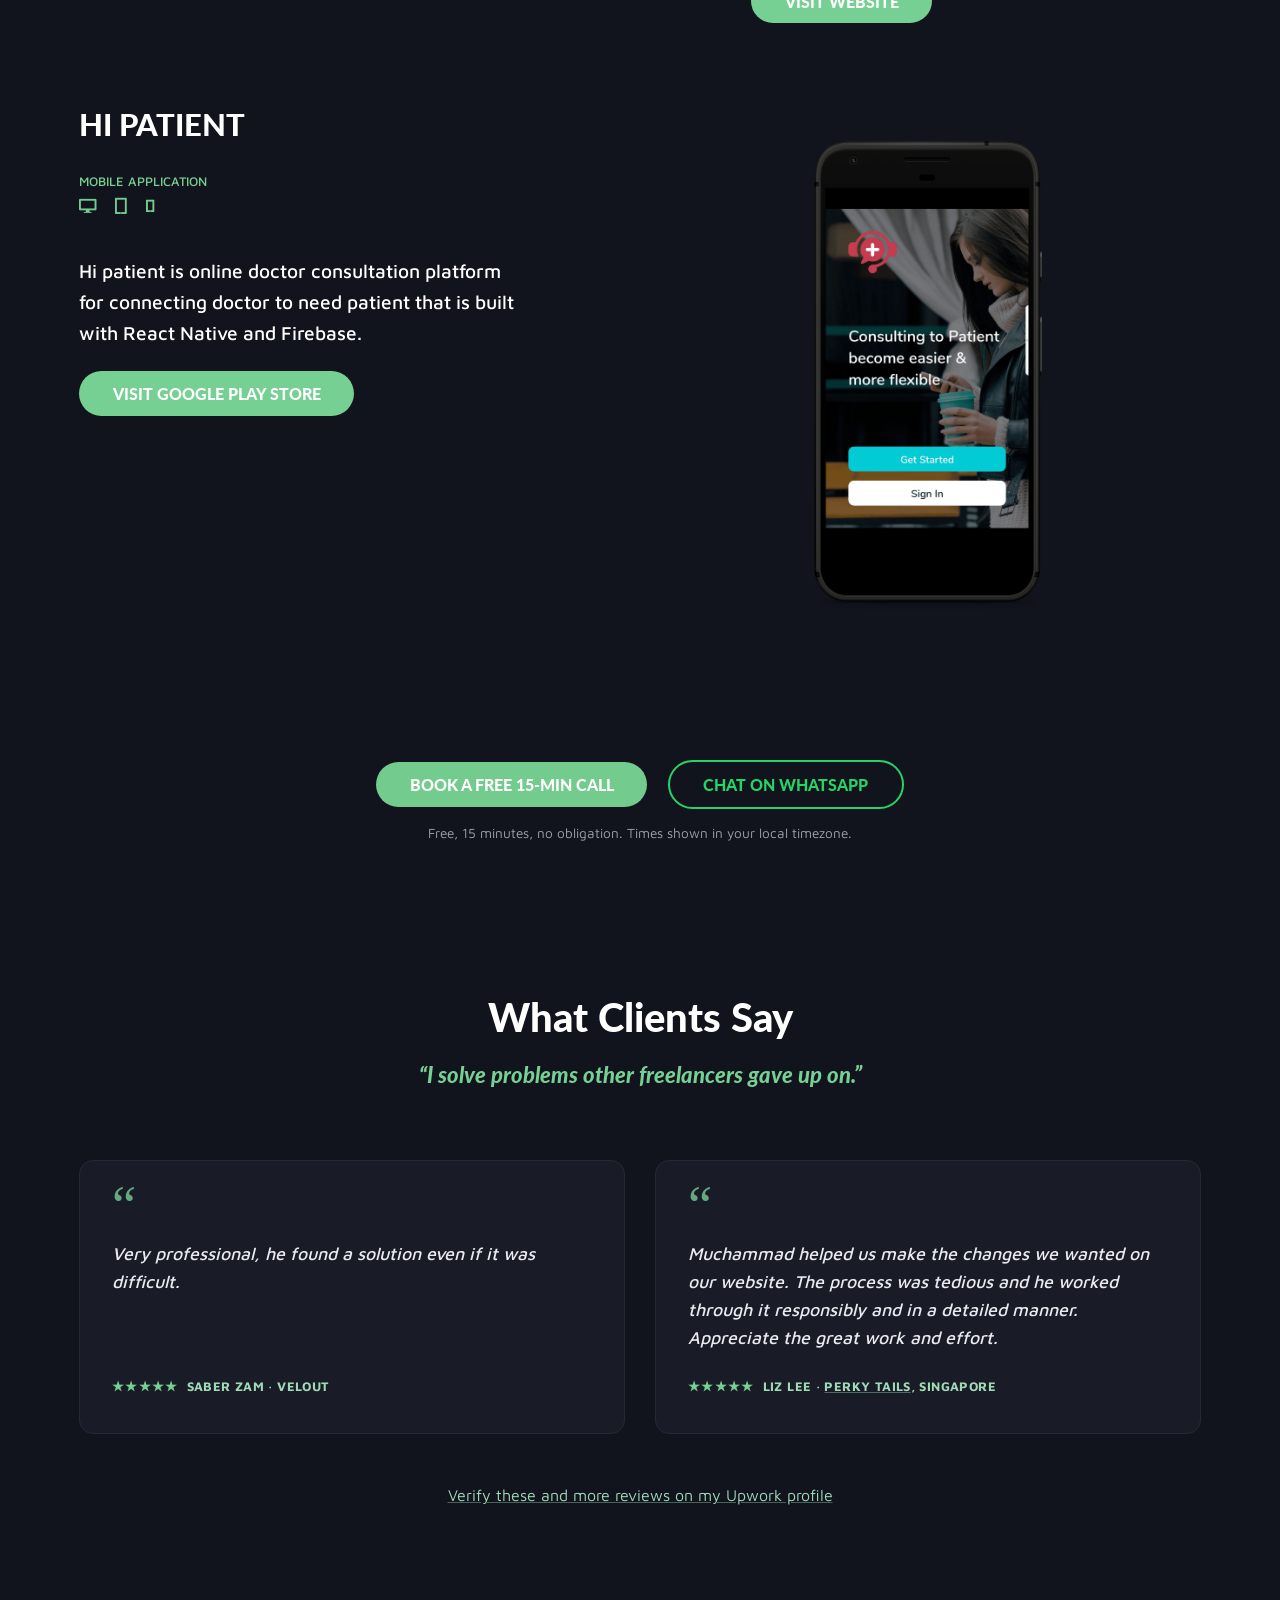
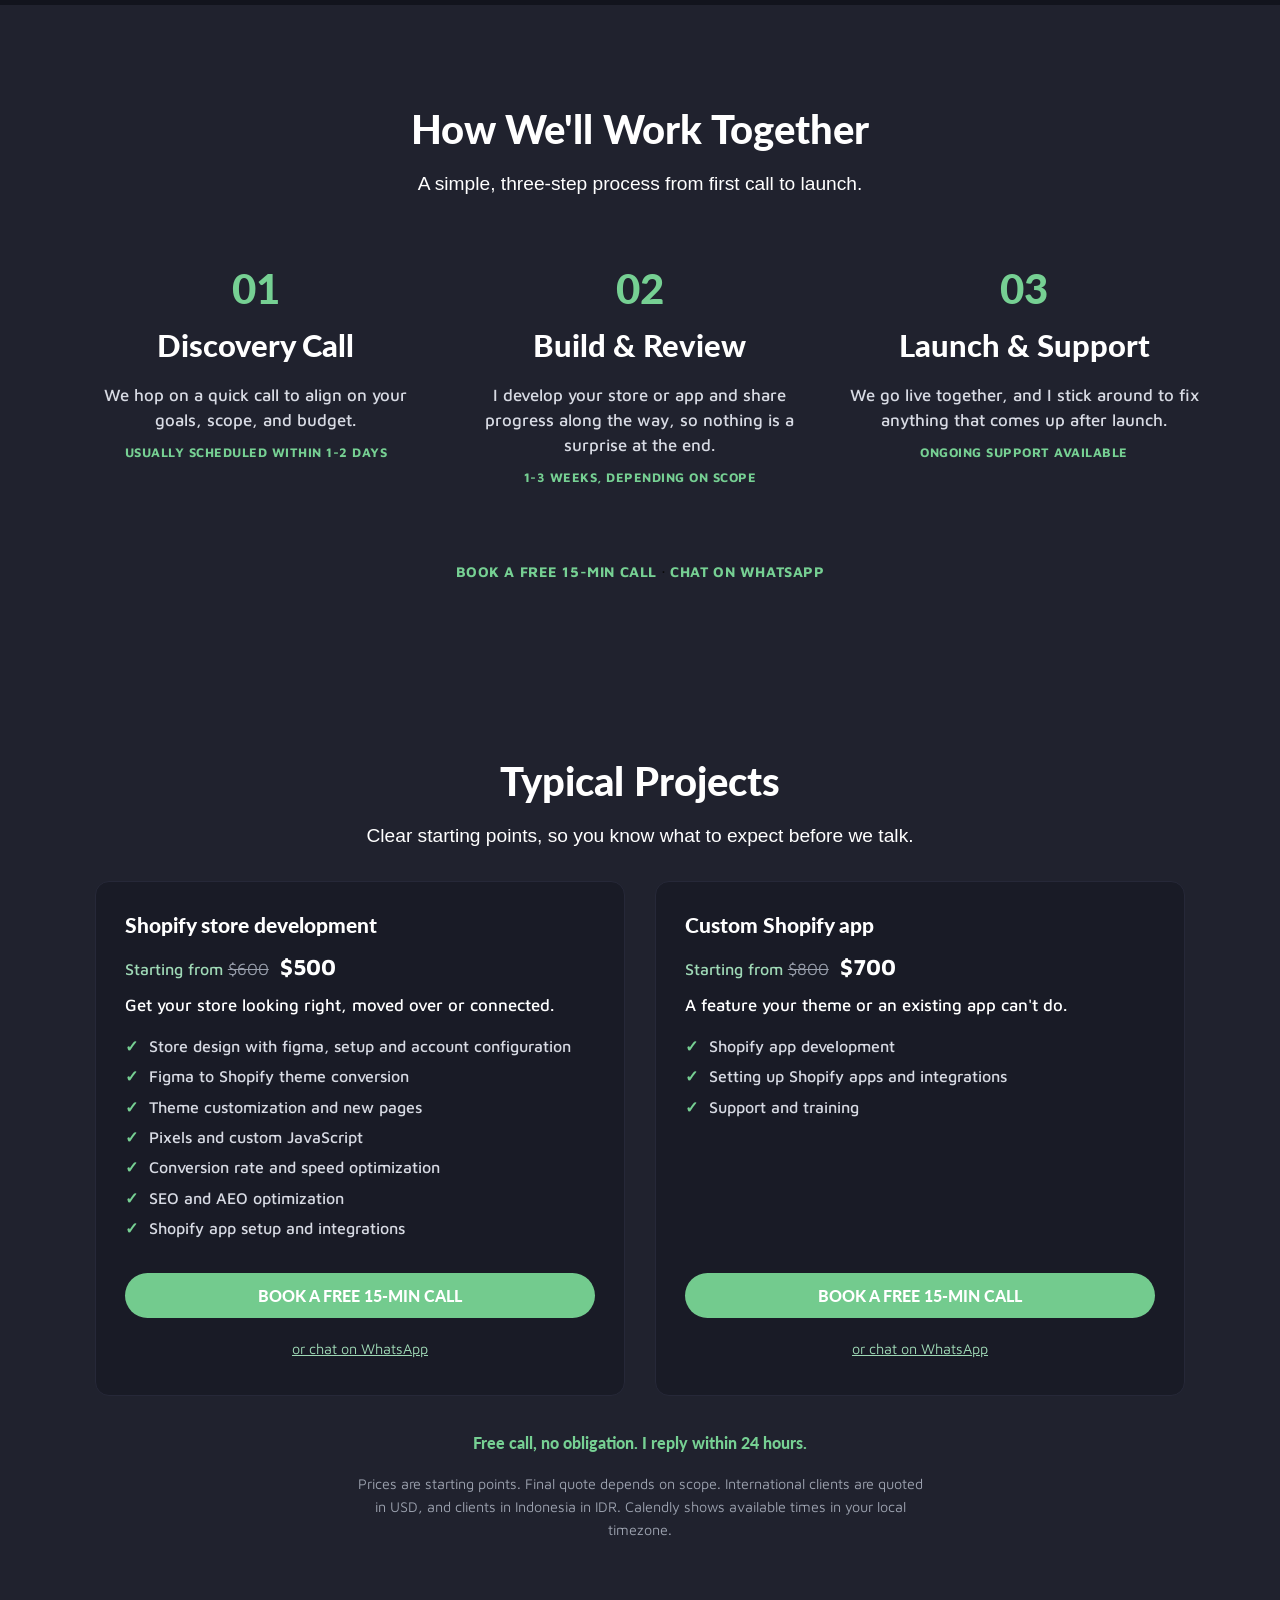
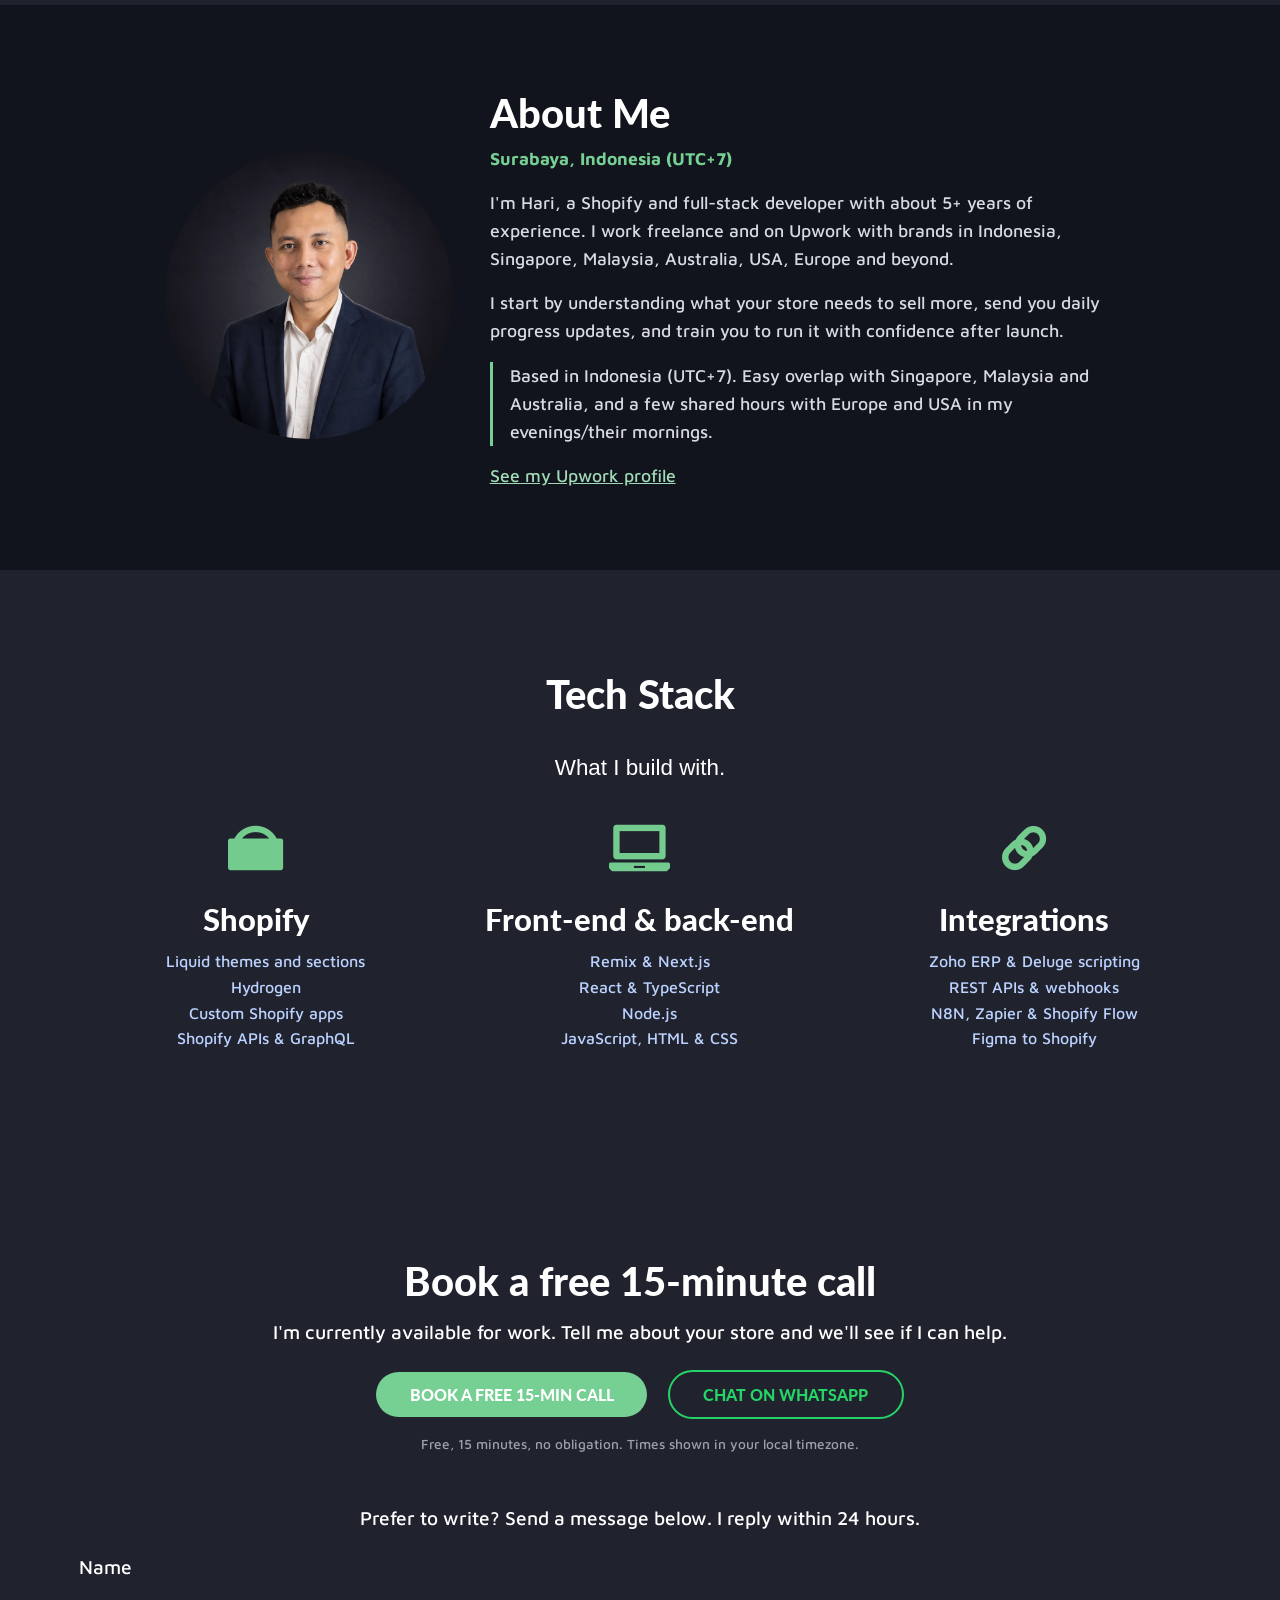
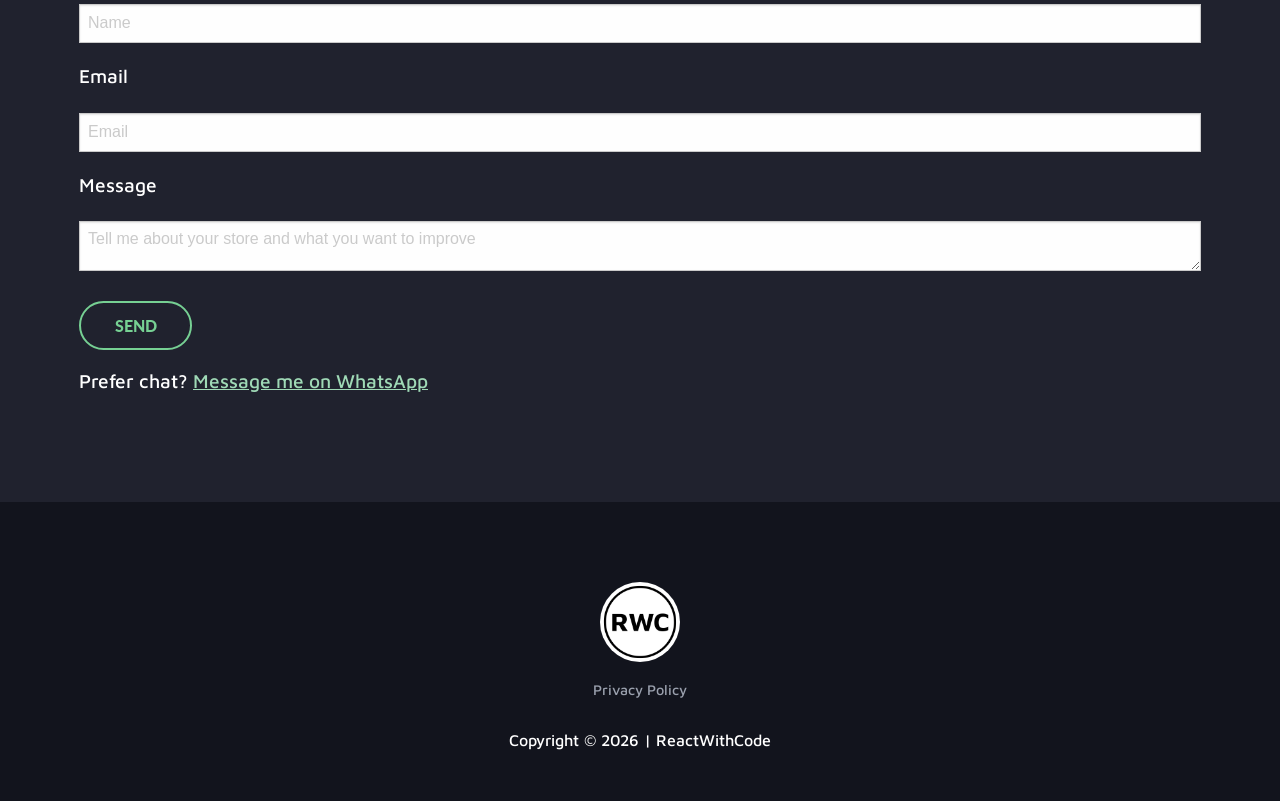
==== commit c2e3aff5: "Update the wording" ====
--- a/index.html
+++ b/index.html
@@ -151,7 +151,7 @@
 					</div>
 					<div class="details">
 						<h1 class="hero-title" data-typing="45">Shopify developer for ecommerce and B2B brands: custom stores, apps, and ERP integrations.</h1>
-						<p class="hero-sub">Fullstack and Shopify developer for Indonesia, Singapore, Malaysia, Australia, USA, and Europe.</p>
+						<p class="hero-sub">Fullstack & Shopify developer for Indonesia, Singapore, Malaysia, Australia, USA, & Europe.</p>
 						<p class="proof-line">About 5+ years building Websites, Apps and Shopify stores <span class="dot">&middot;</span> 14 Shopify stores built<span class="dot">&middot;</span> <span class="upwork-rating" aria-label="5 stars">5&#9733;</span> on Upwork</p>
 					</div>
 				</div>
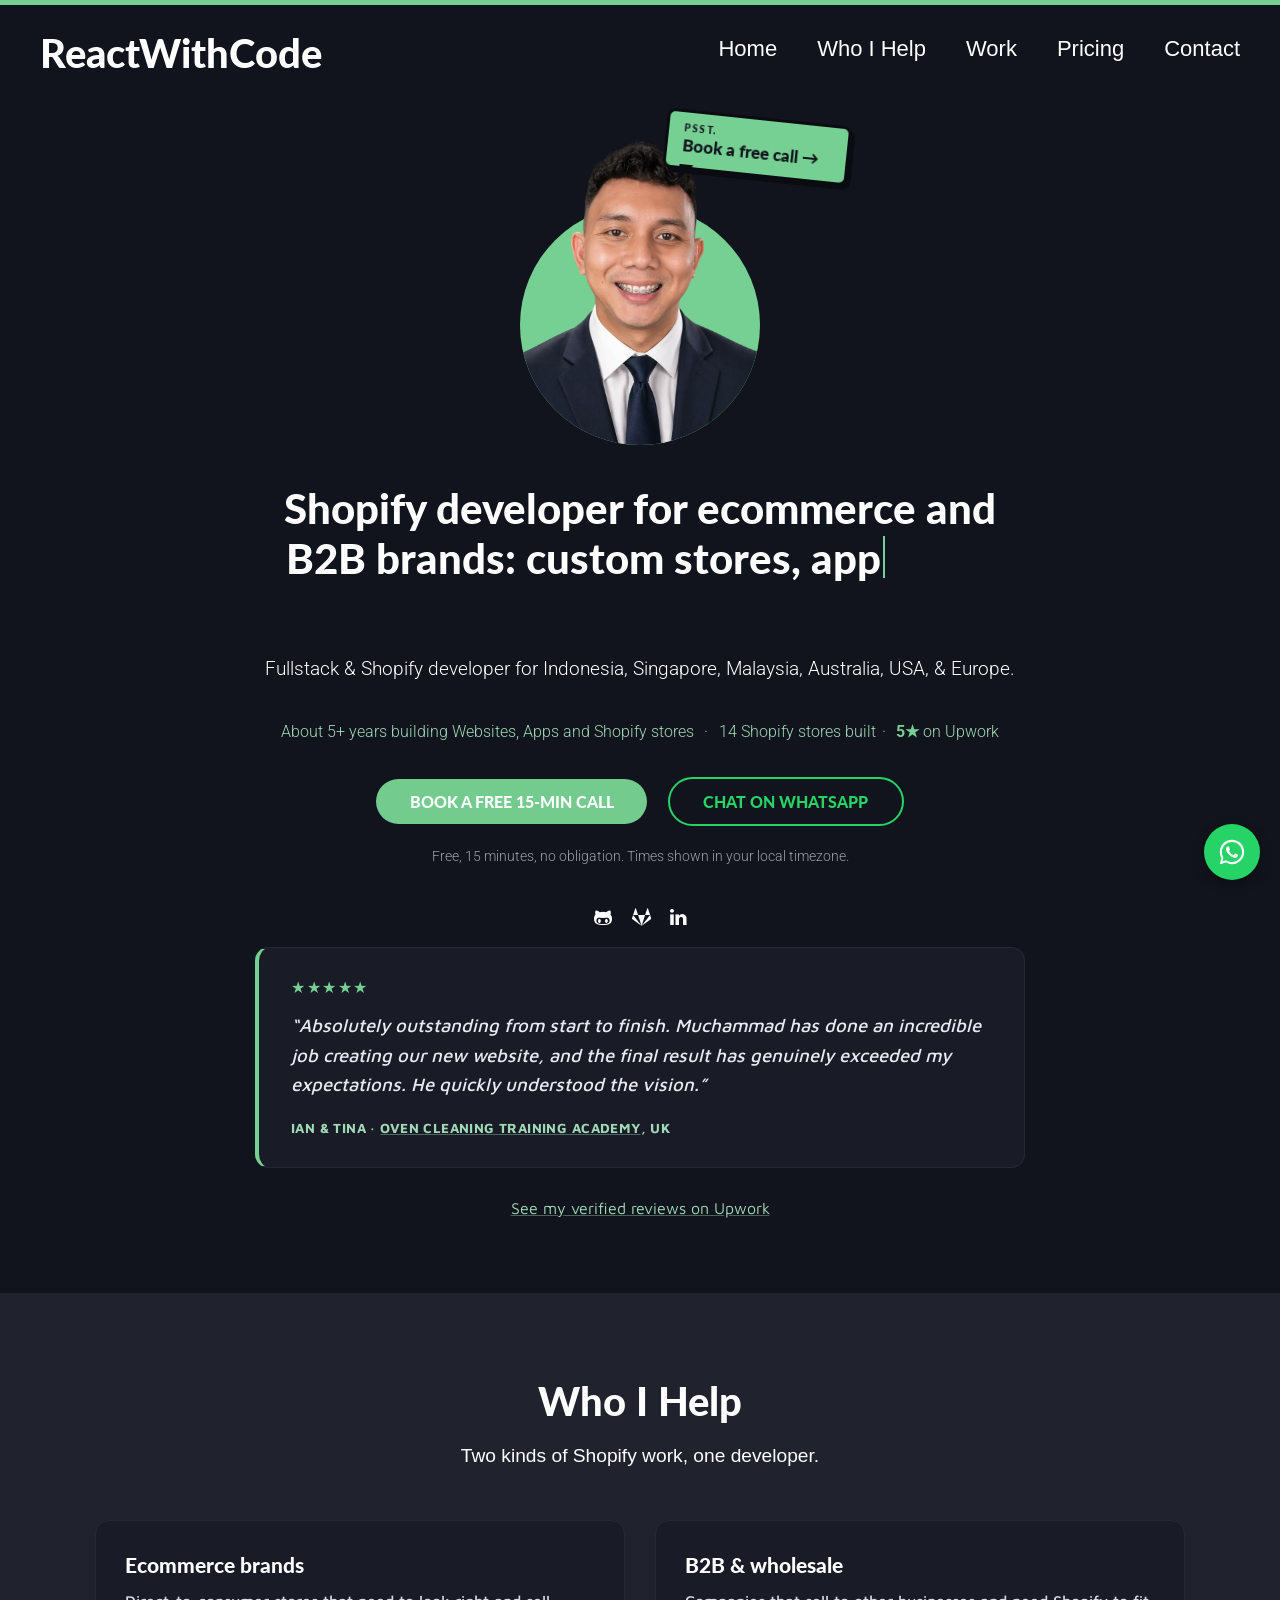
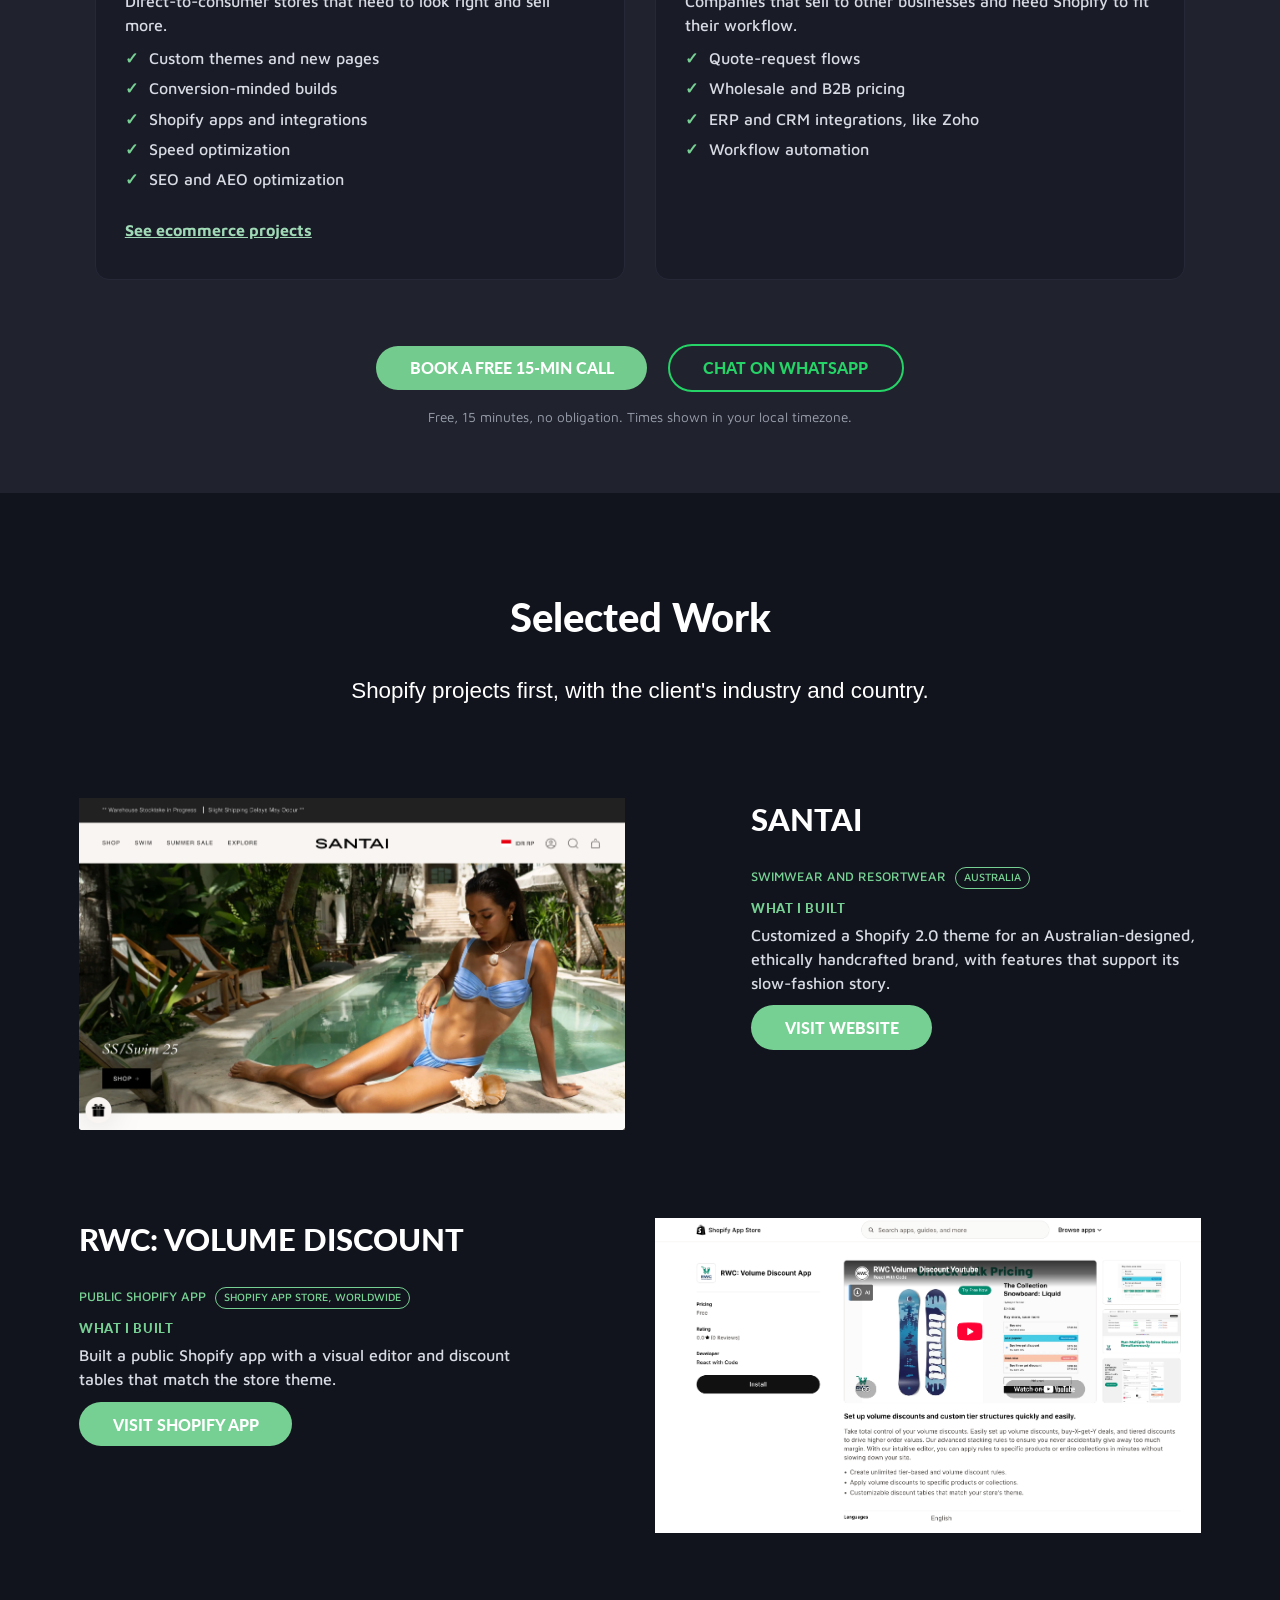
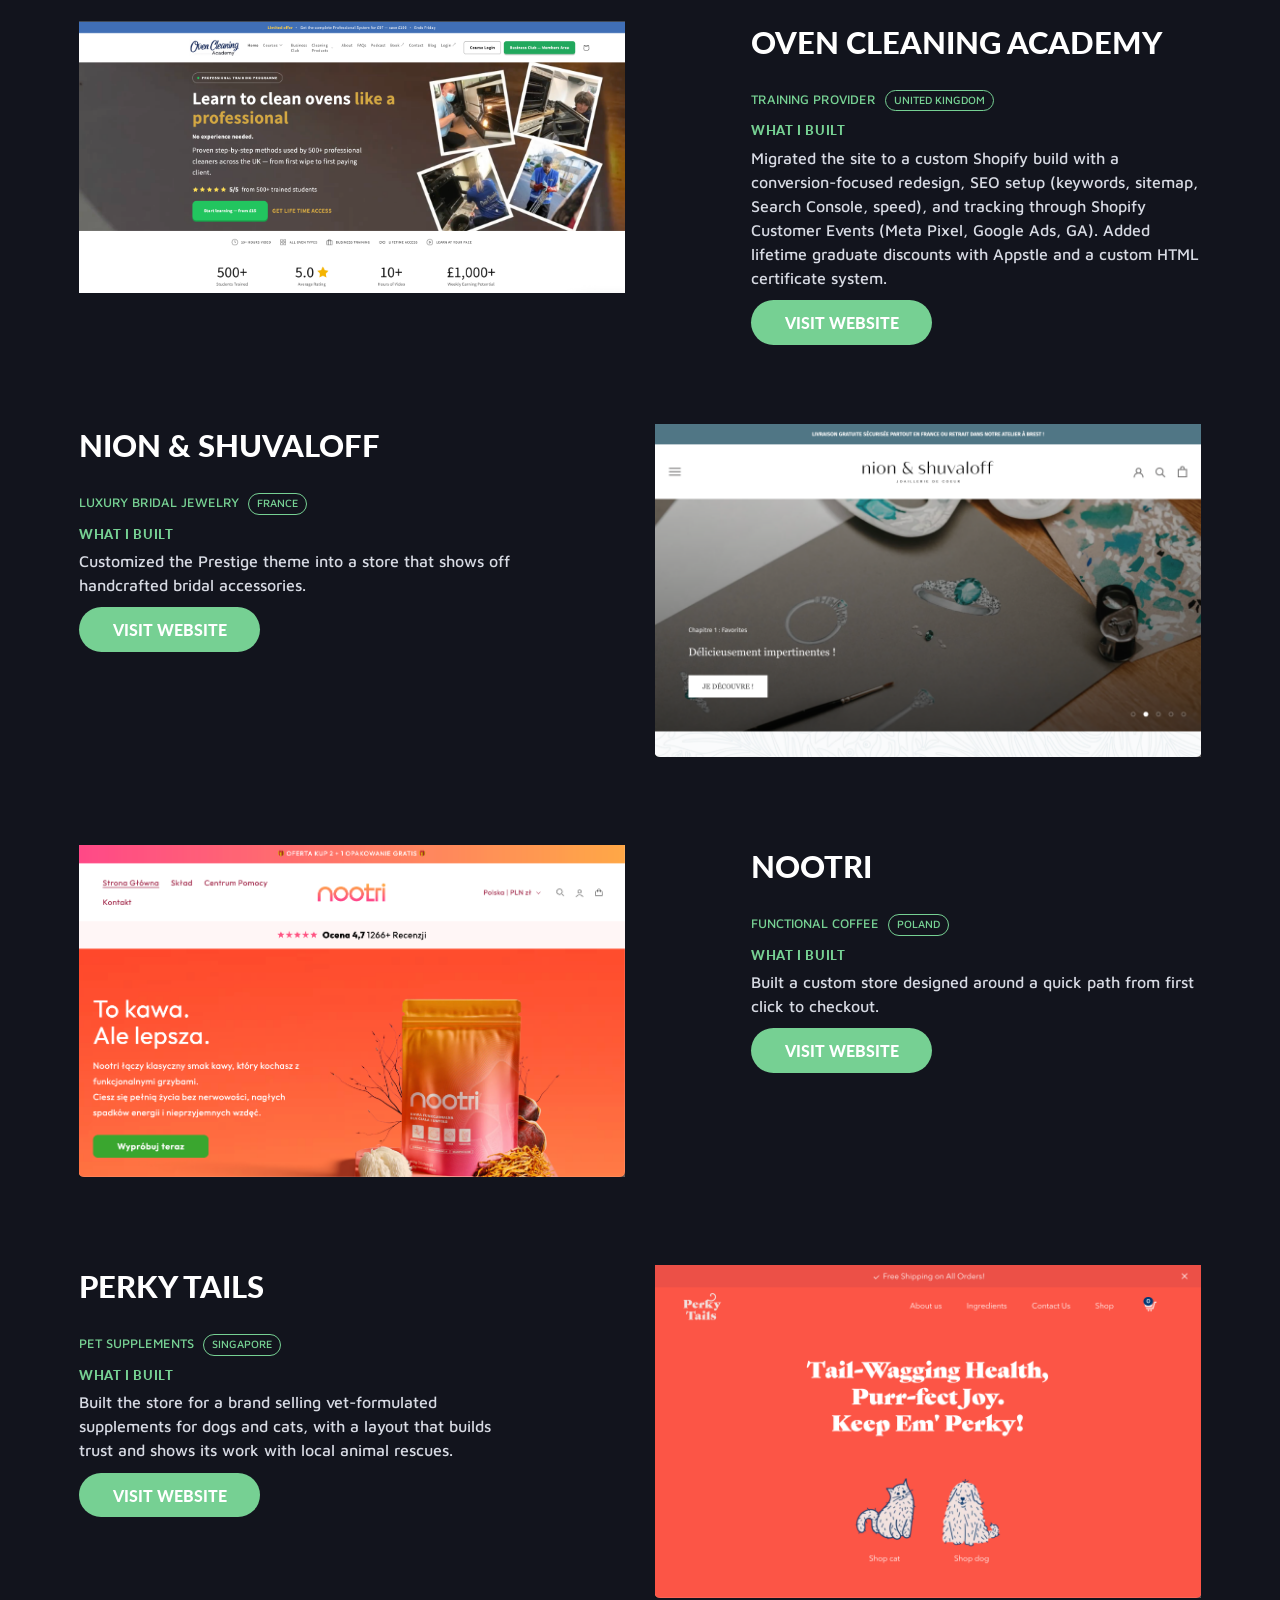
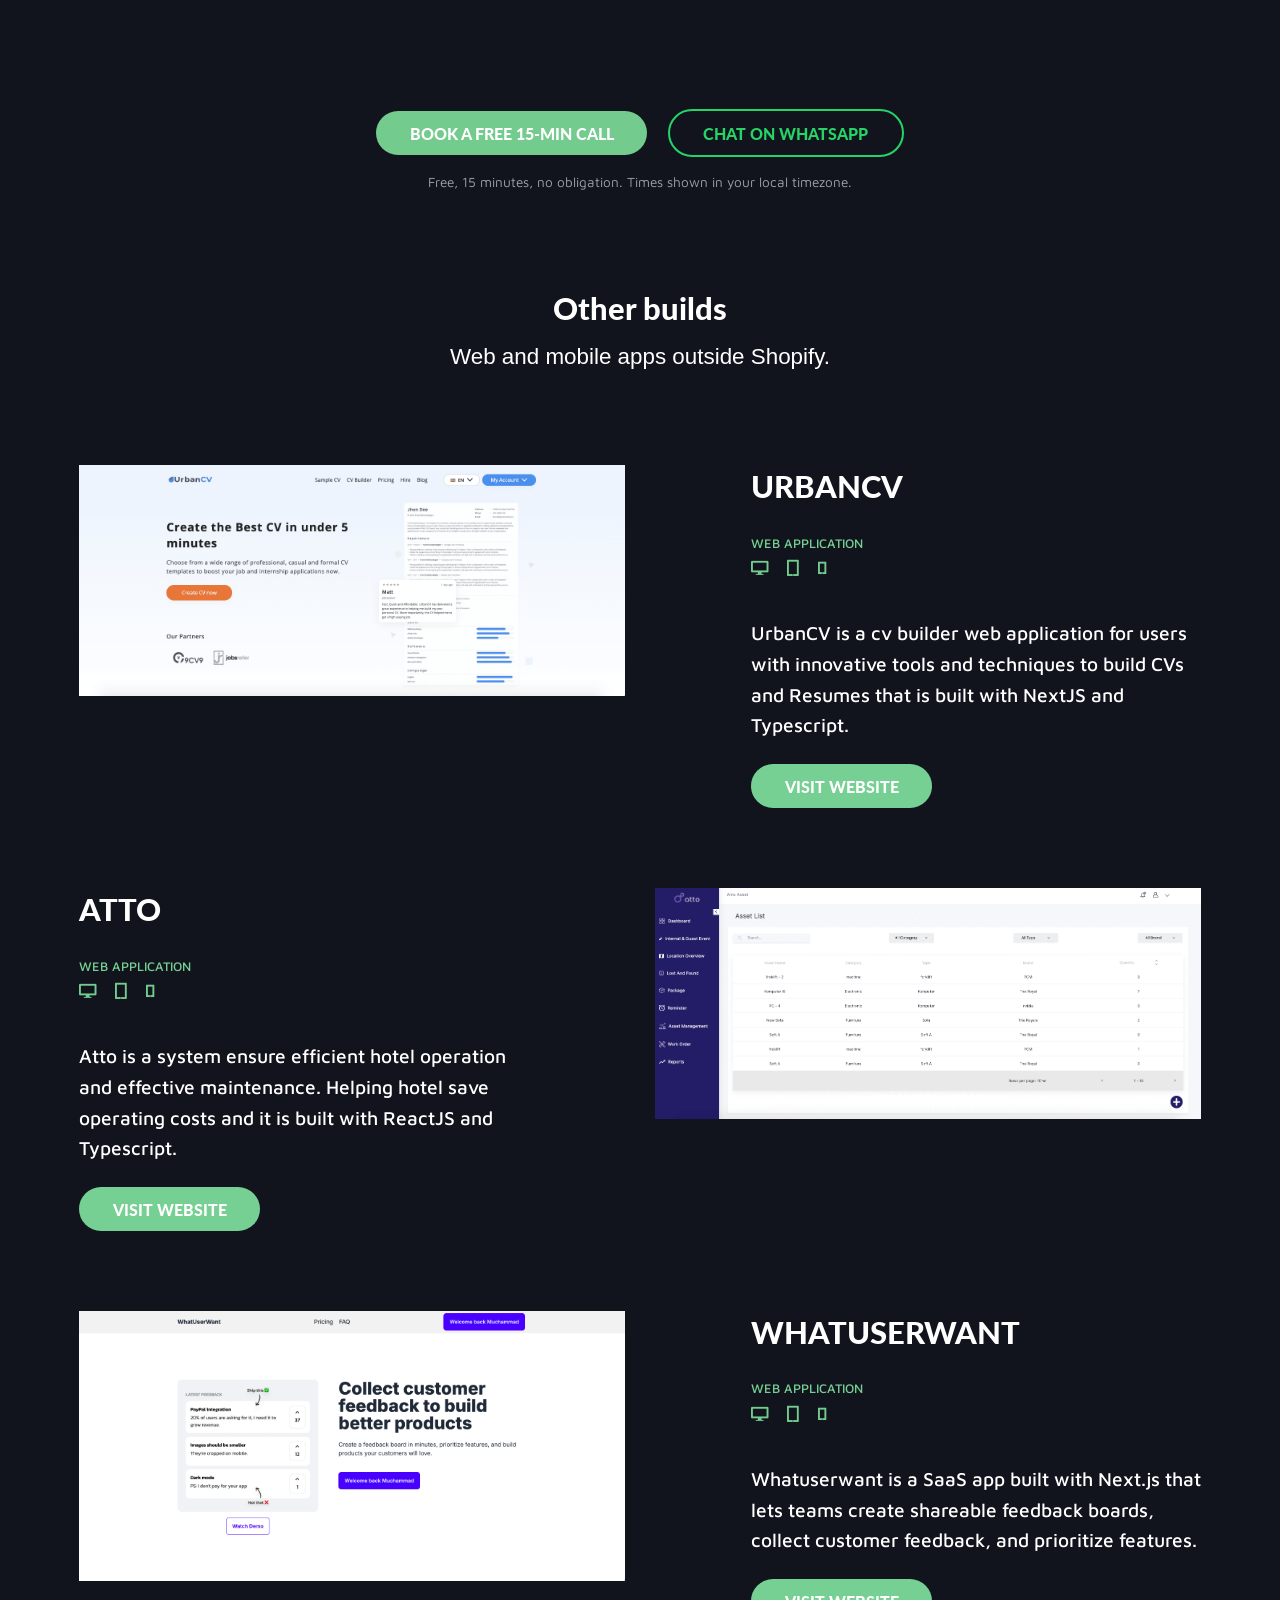
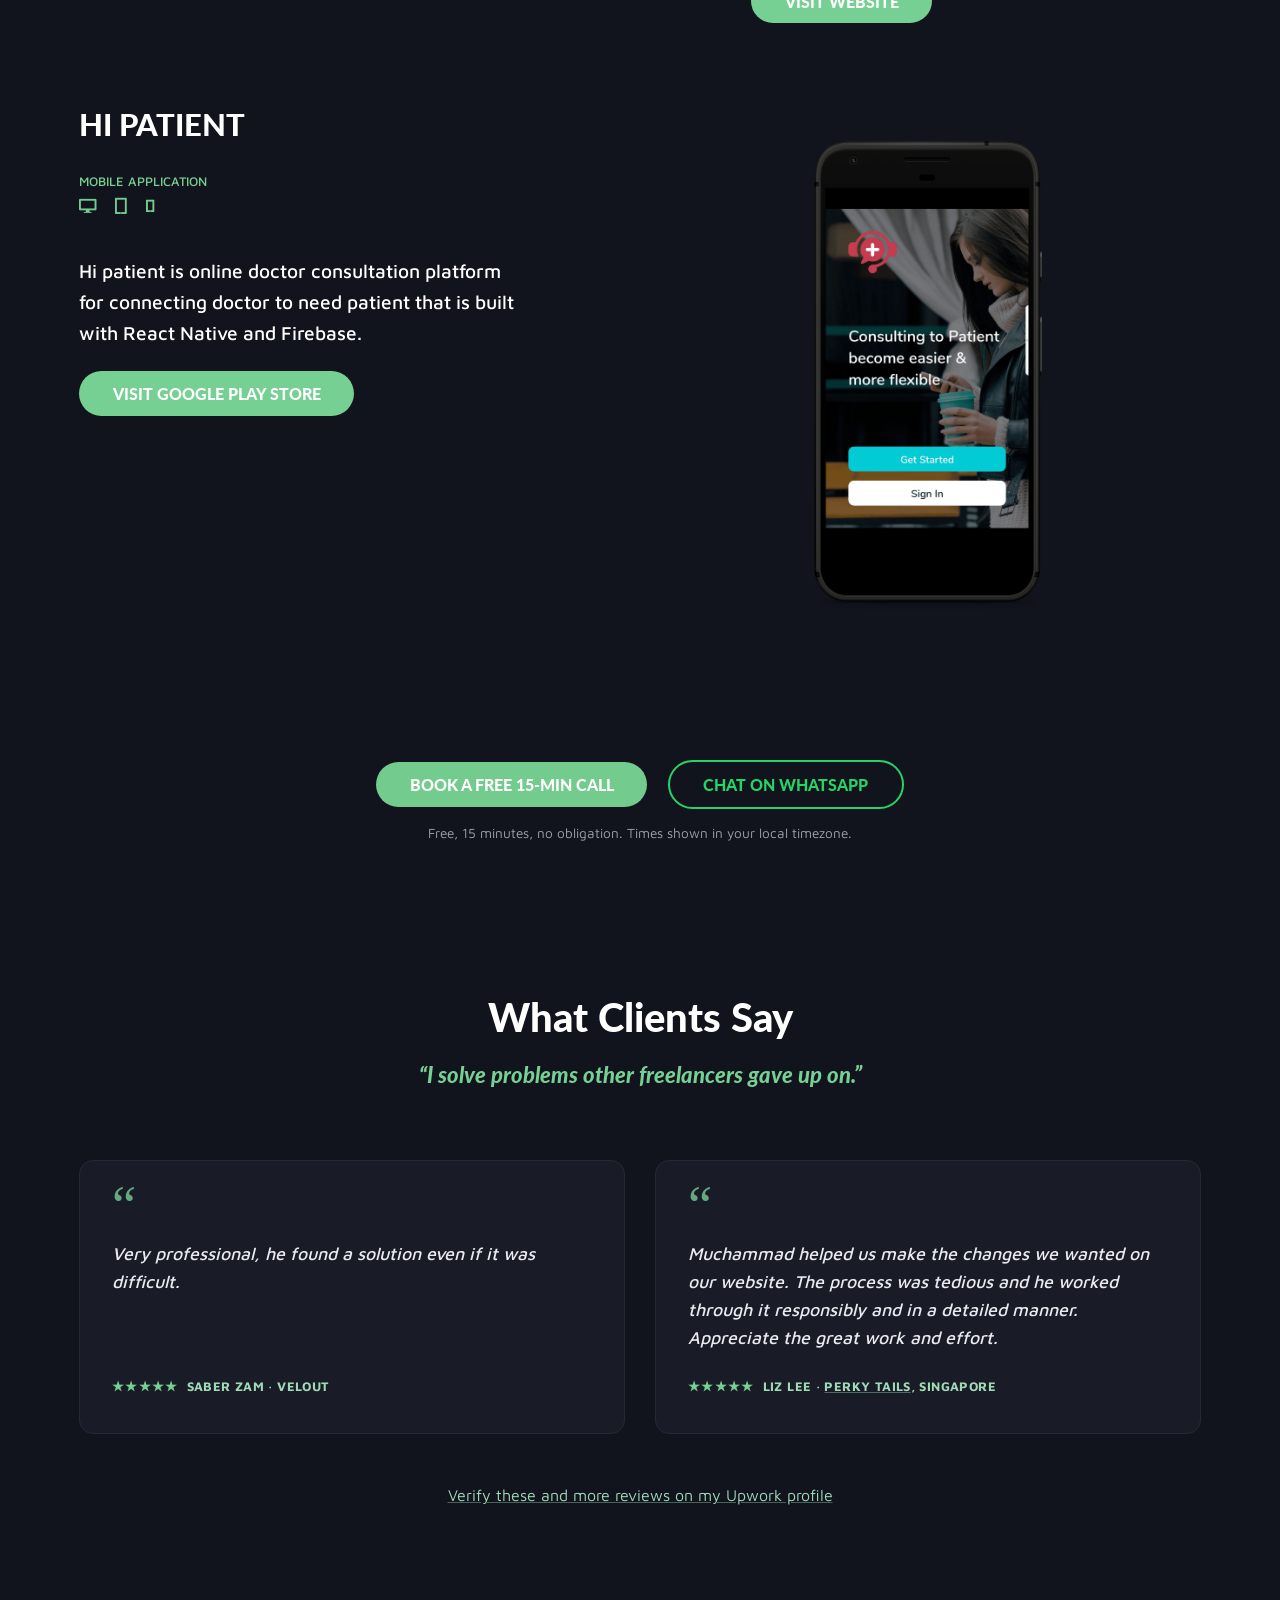
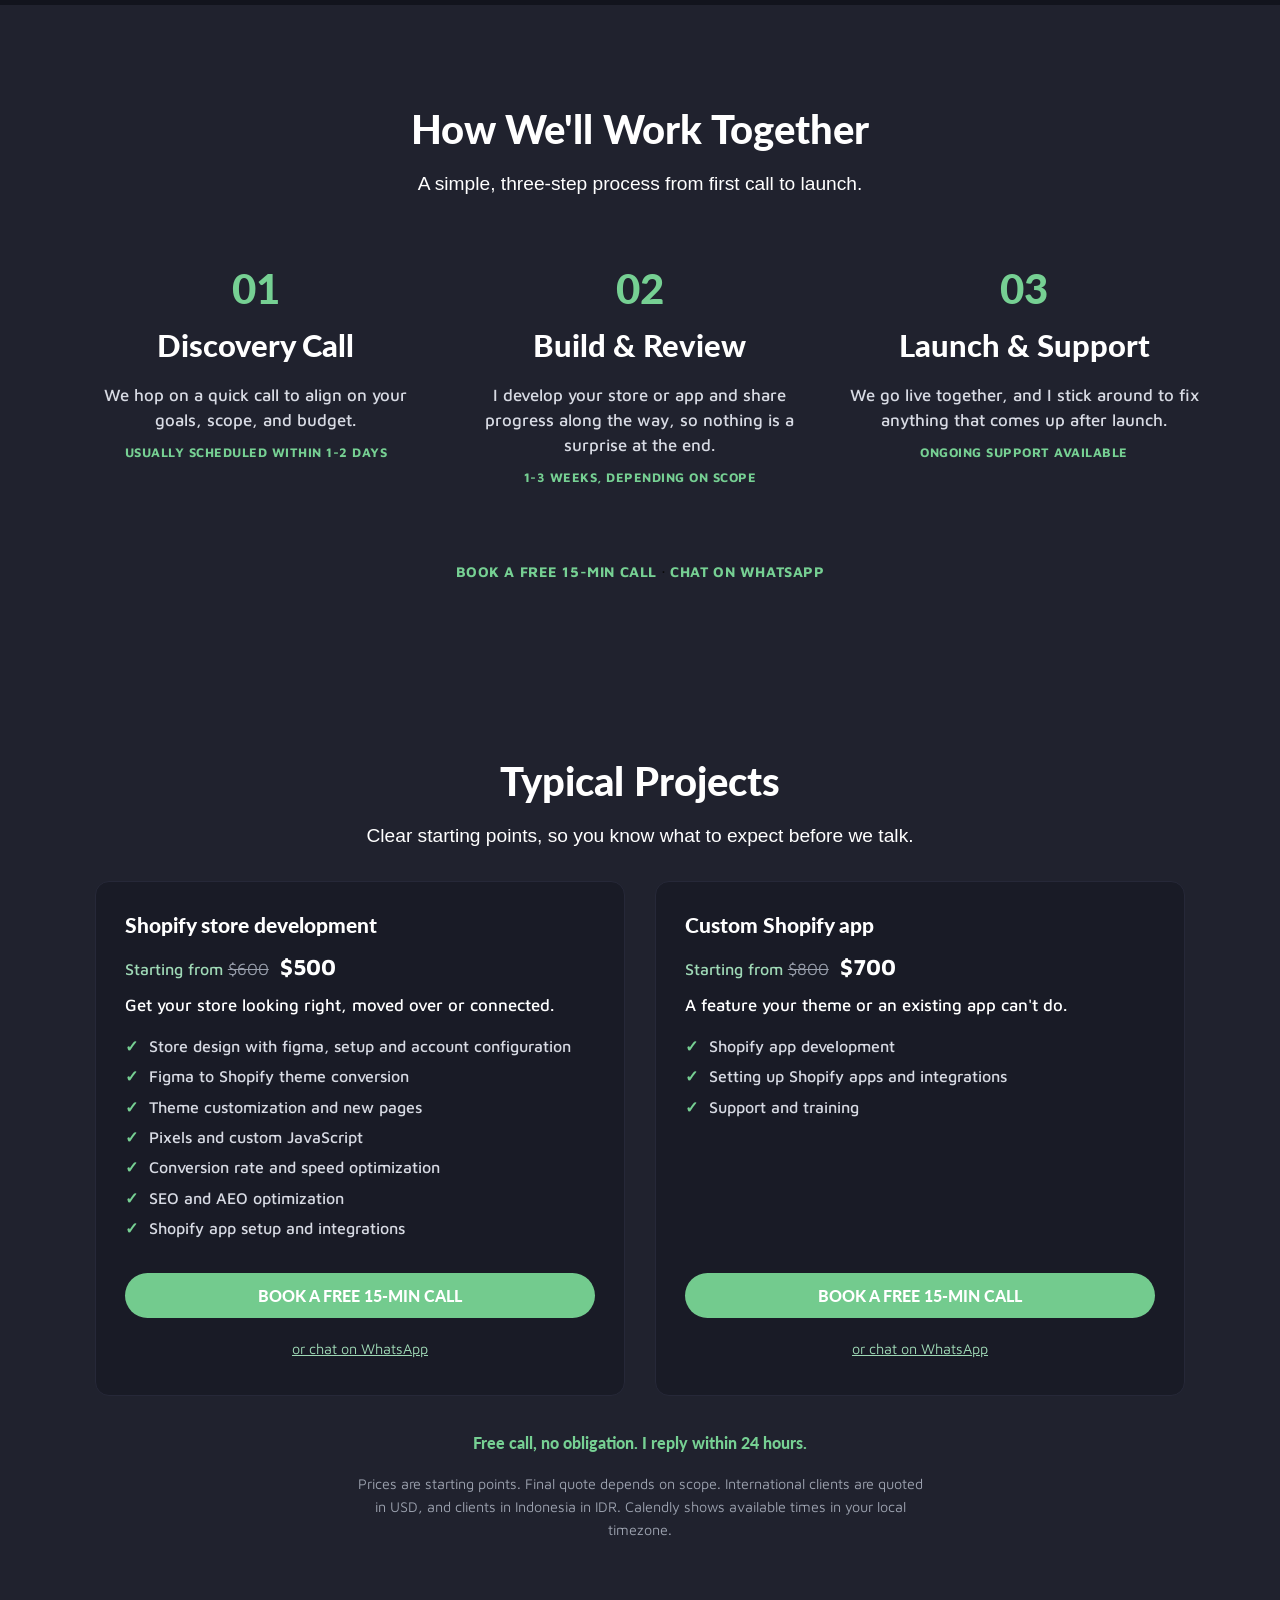
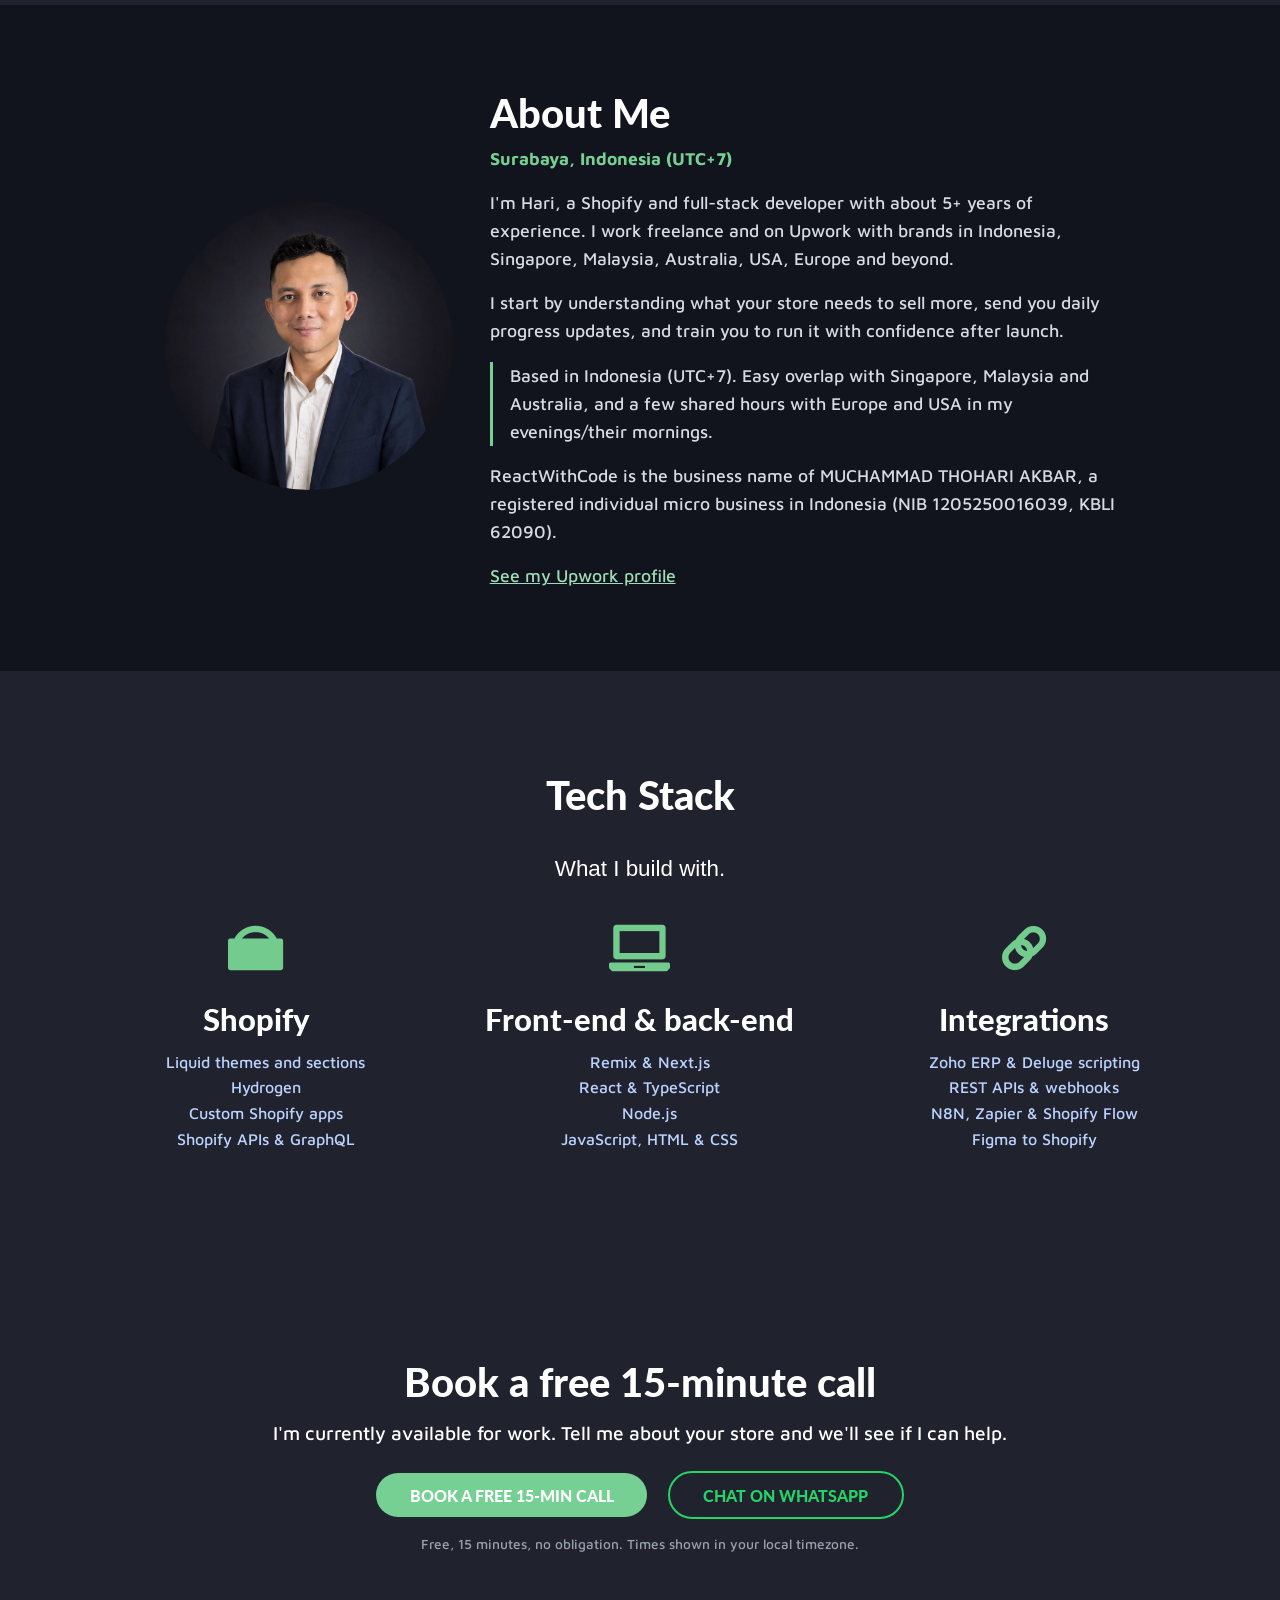
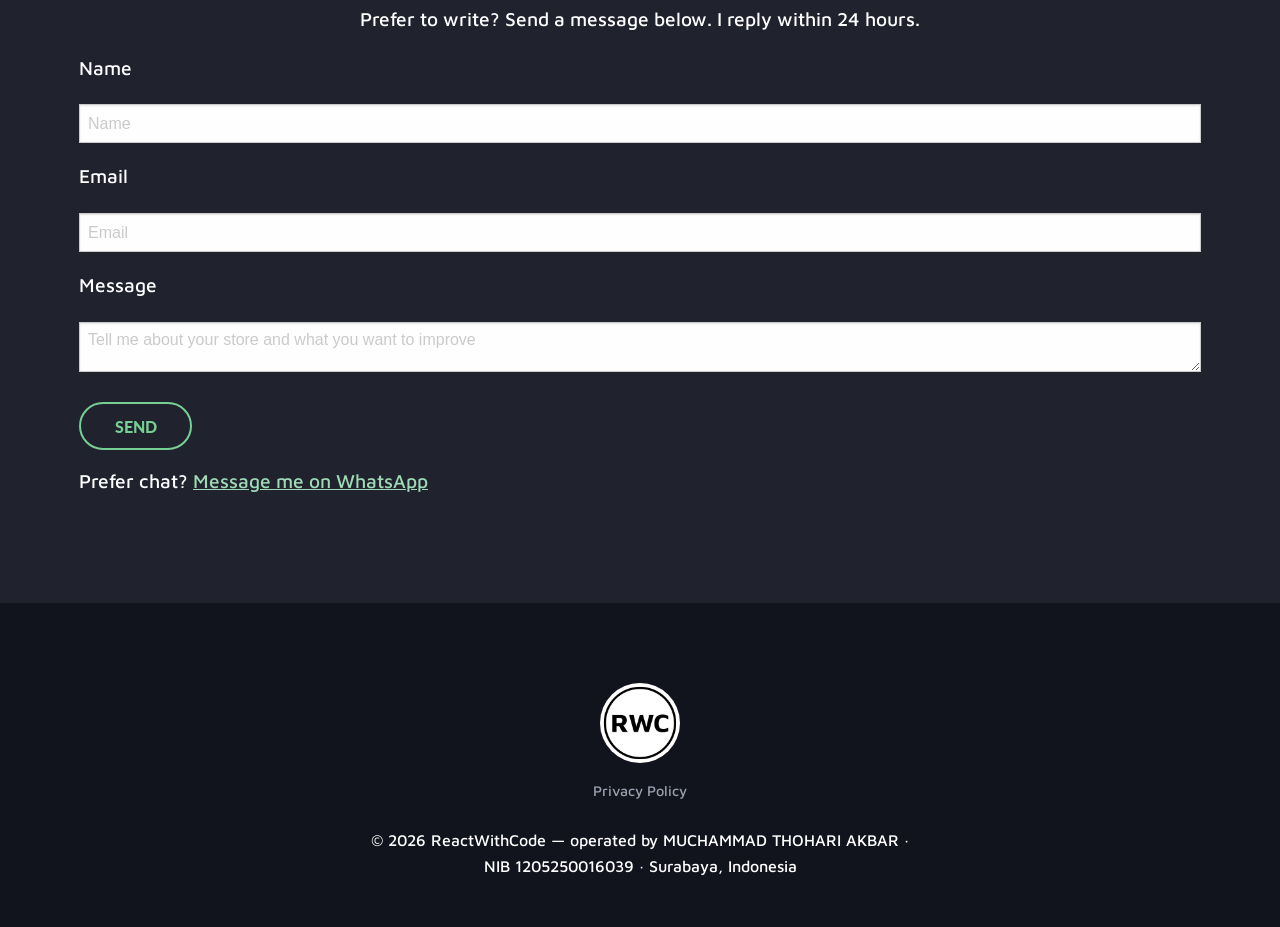
==== commit 6c24b8d3: "Add NIB" ====
--- a/index.html
+++ b/index.html
@@ -525,6 +525,7 @@
 					<p>I'm Hari, a Shopify and full-stack developer with about 5+ years of experience. I work freelance and on Upwork with brands in Indonesia, Singapore, Malaysia, Australia, USA, Europe and beyond.</p>
 					<p>I start by understanding what your store needs to sell more, send you daily progress updates, and train you to run it with confidence after launch.</p>
 					<p class="about-timezone">Based in Indonesia (UTC+7). Easy overlap with Singapore, Malaysia and Australia, and a few shared hours with Europe and USA in my evenings/their mornings.</p>
+					<p>ReactWithCode is the business name of MUCHAMMAD THOHARI AKBAR, a registered individual micro business in Indonesia (NIB 1205250016039, KBLI 62090).</p>
 					<p><a href="https://www.upwork.com/freelancers/~019baacca8fff0b3eb" target="_blank" rel="noopener noreferrer">See my Upwork profile</a></p>
 				</div>
 			</div>
@@ -611,7 +612,7 @@
 					 <div class="footer-links">
 						<a href="/privacy-policy.html">Privacy Policy</a>
 					</div>
-					<p id="copyright">Copyright &copy; 2026 | ReactWithCode</p>
+					<p id="copyright">&copy; 2026 ReactWithCode &mdash; operated by MUCHAMMAD THOHARI AKBAR &middot; NIB 1205250016039 &middot; Surabaya, Indonesia</p>
 				</div>
 			</div>
 		</footer>
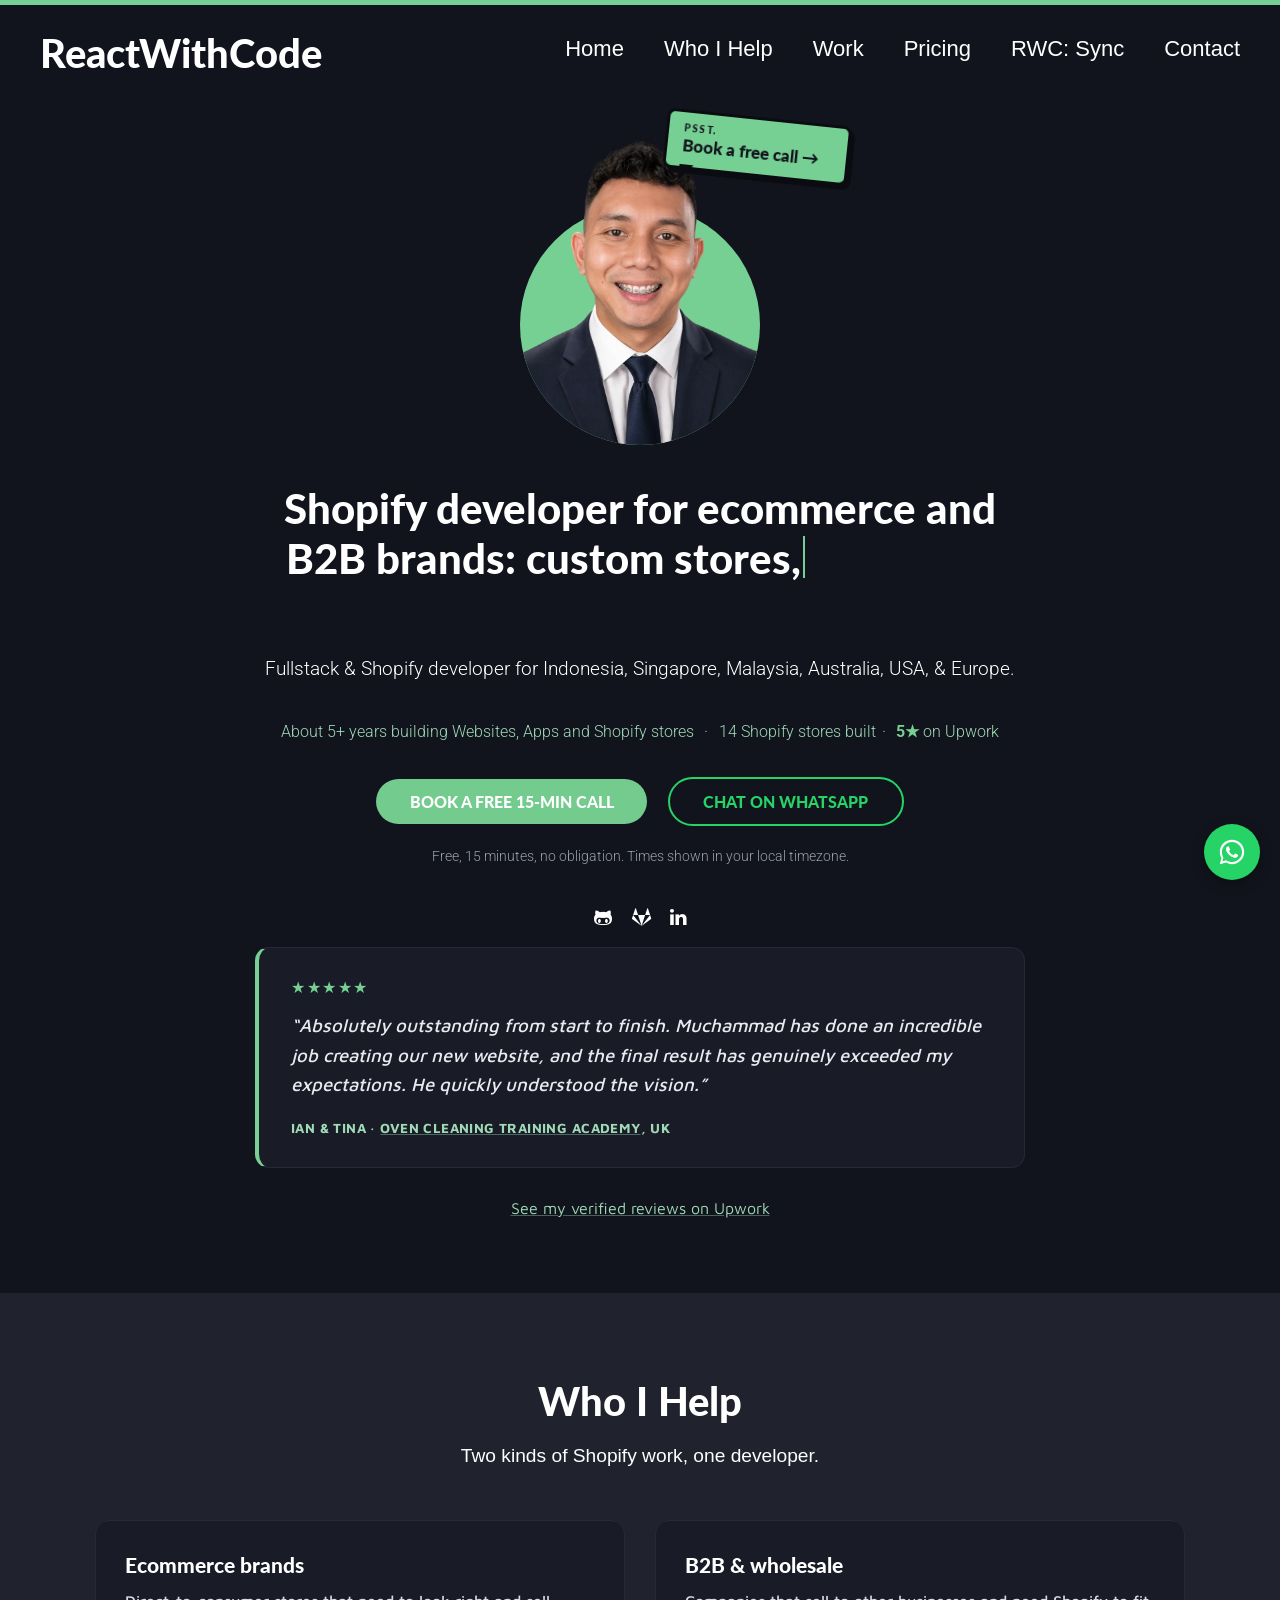
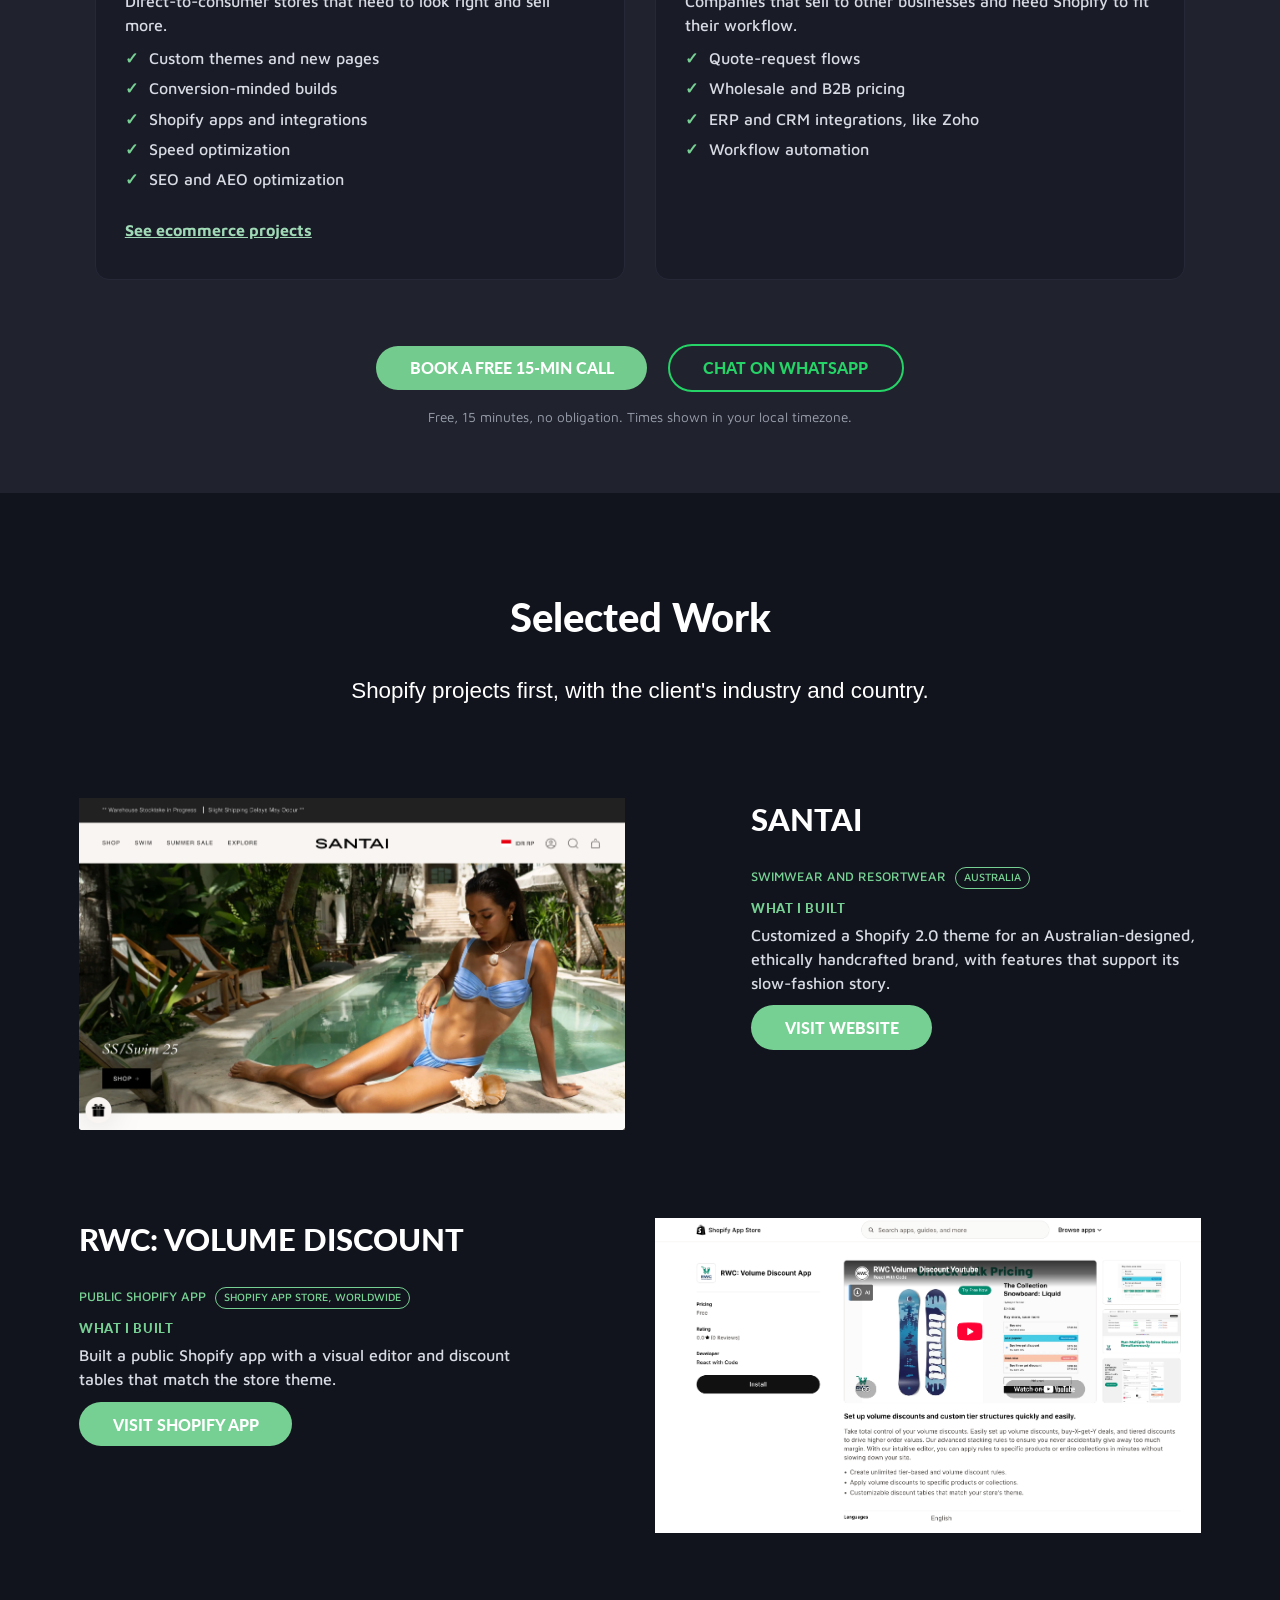
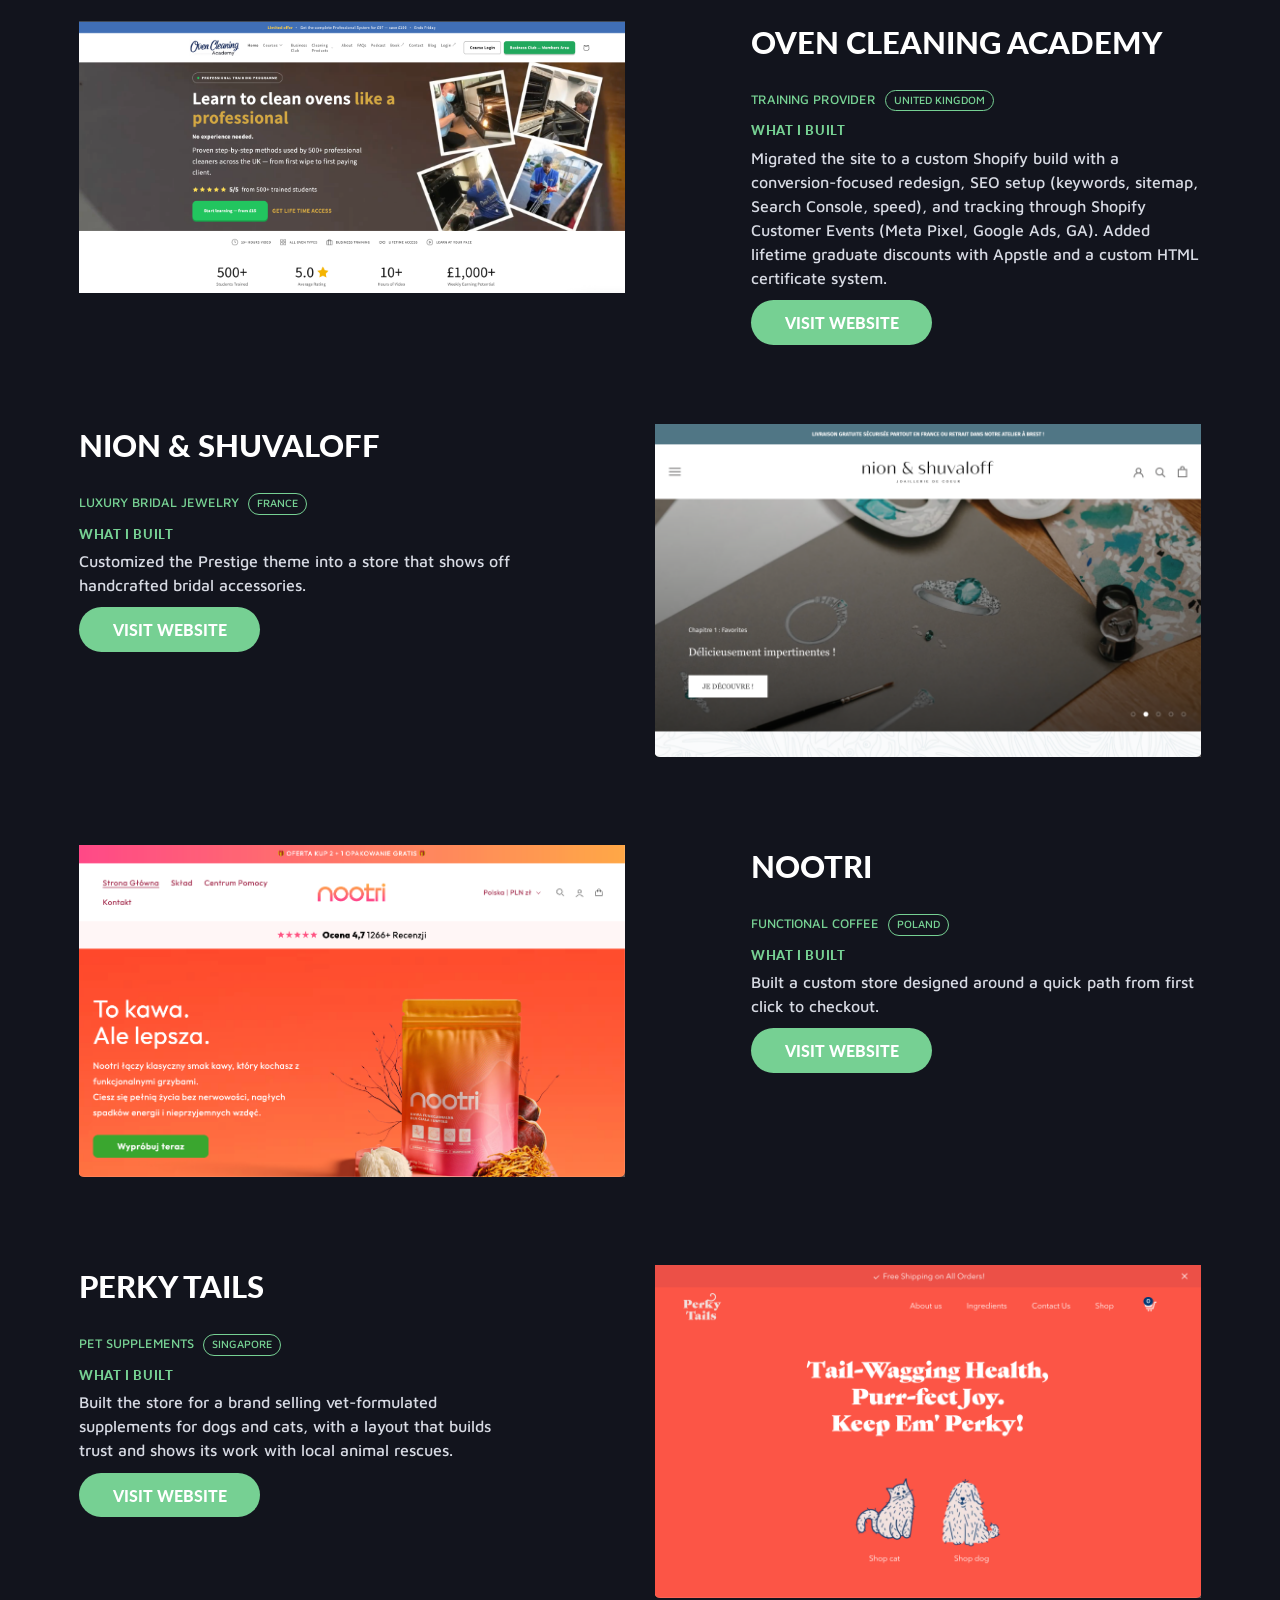
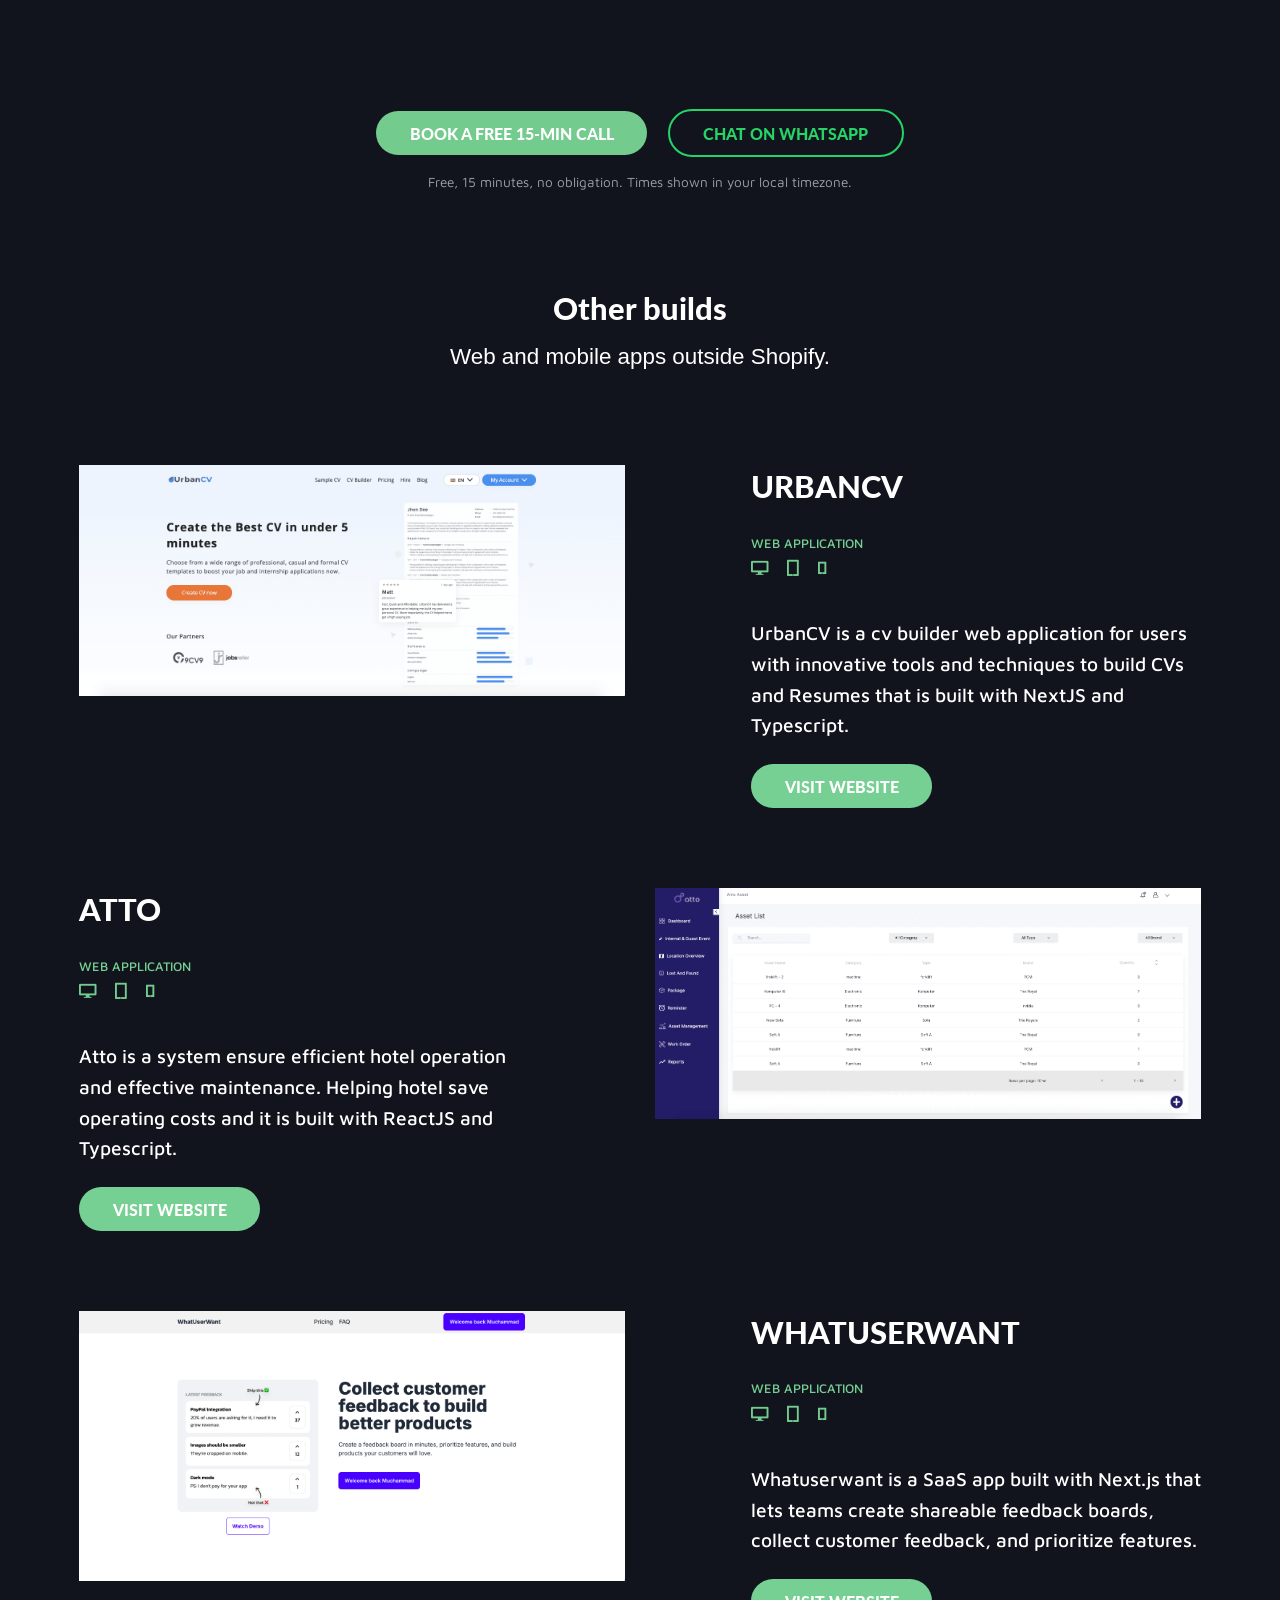
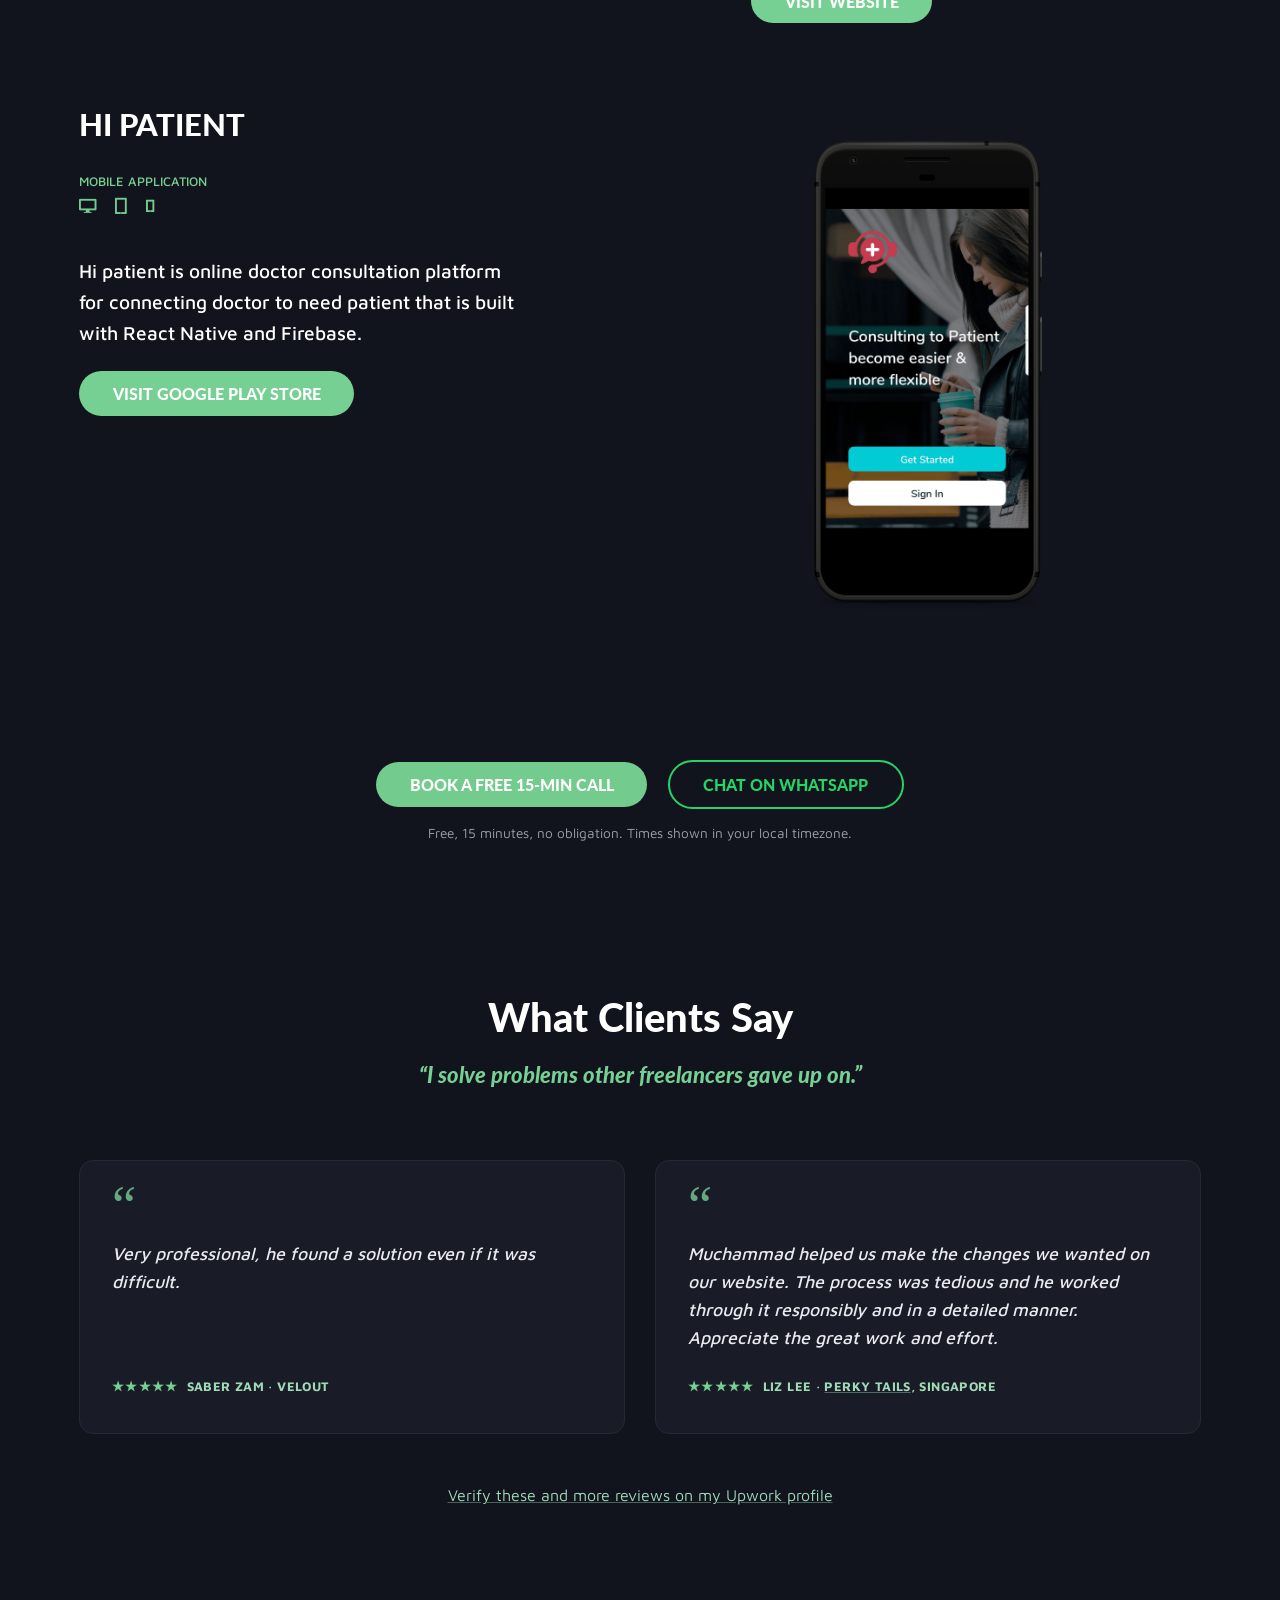
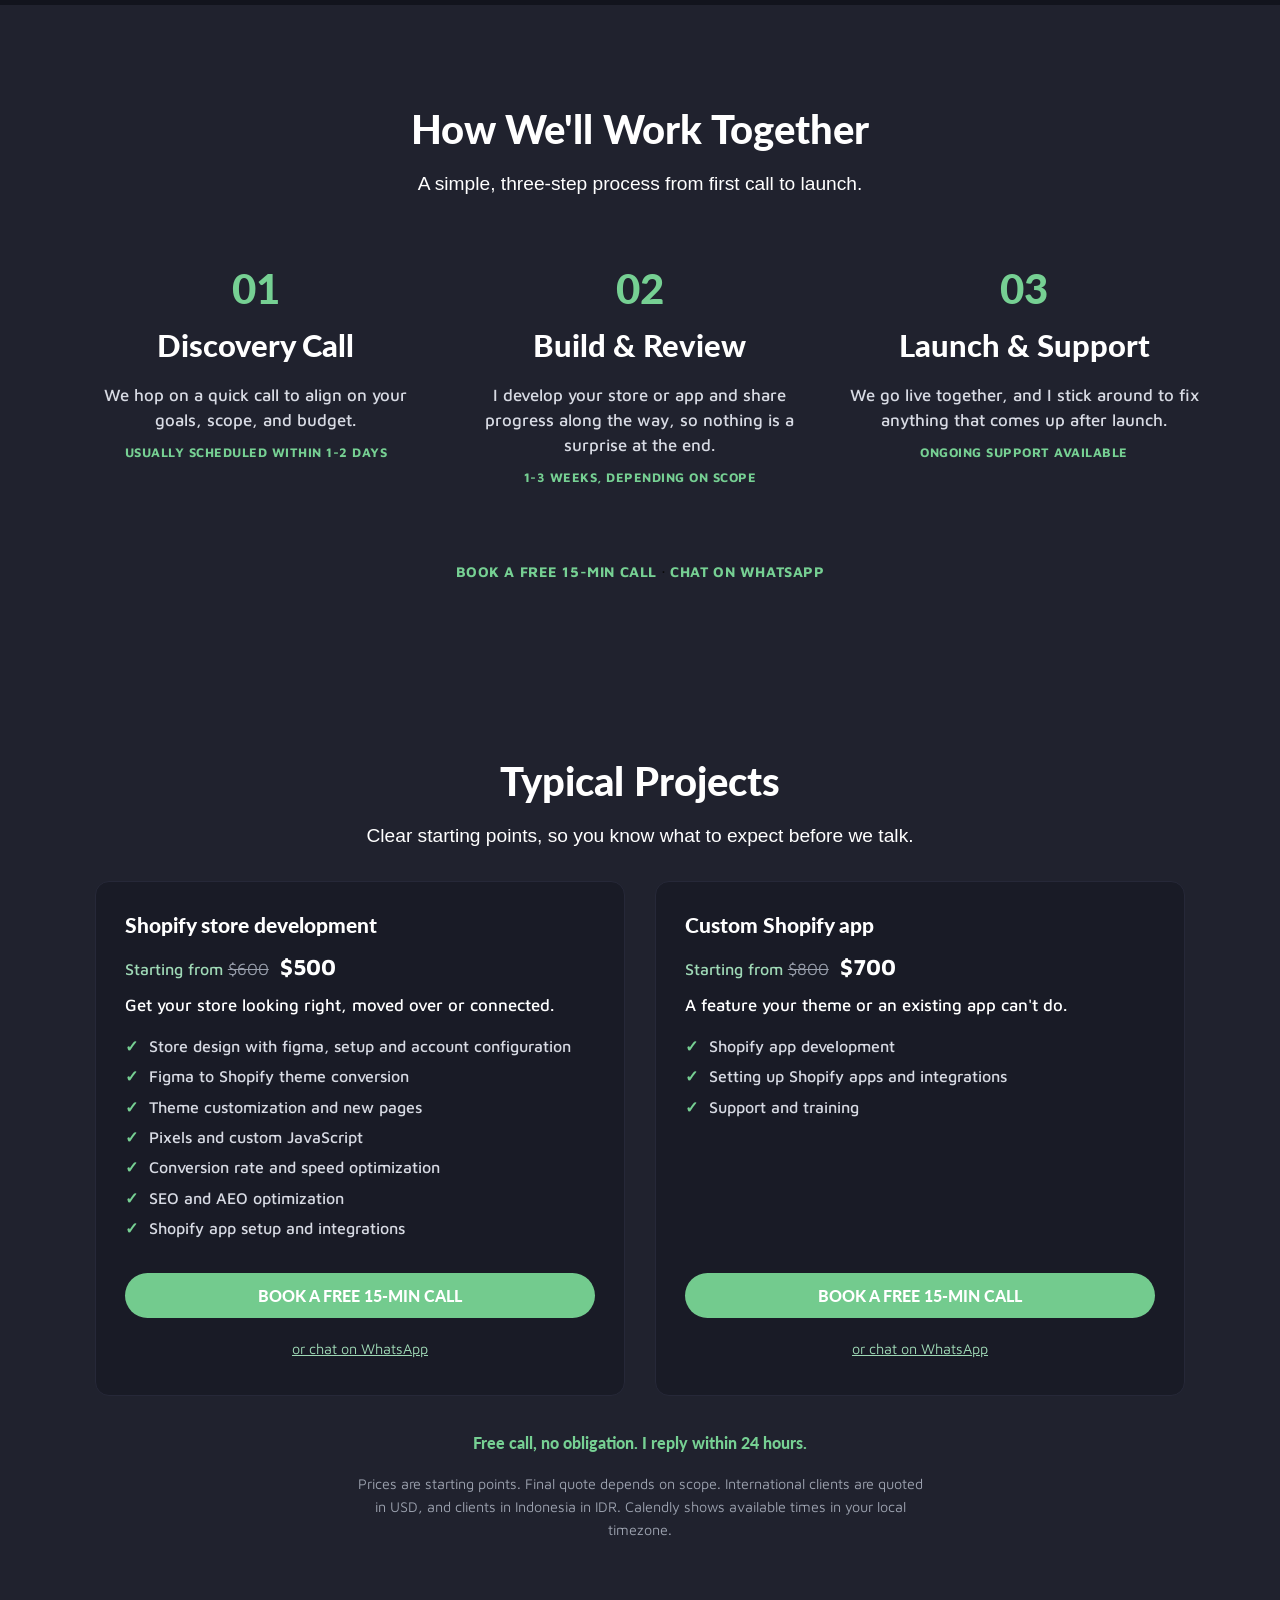
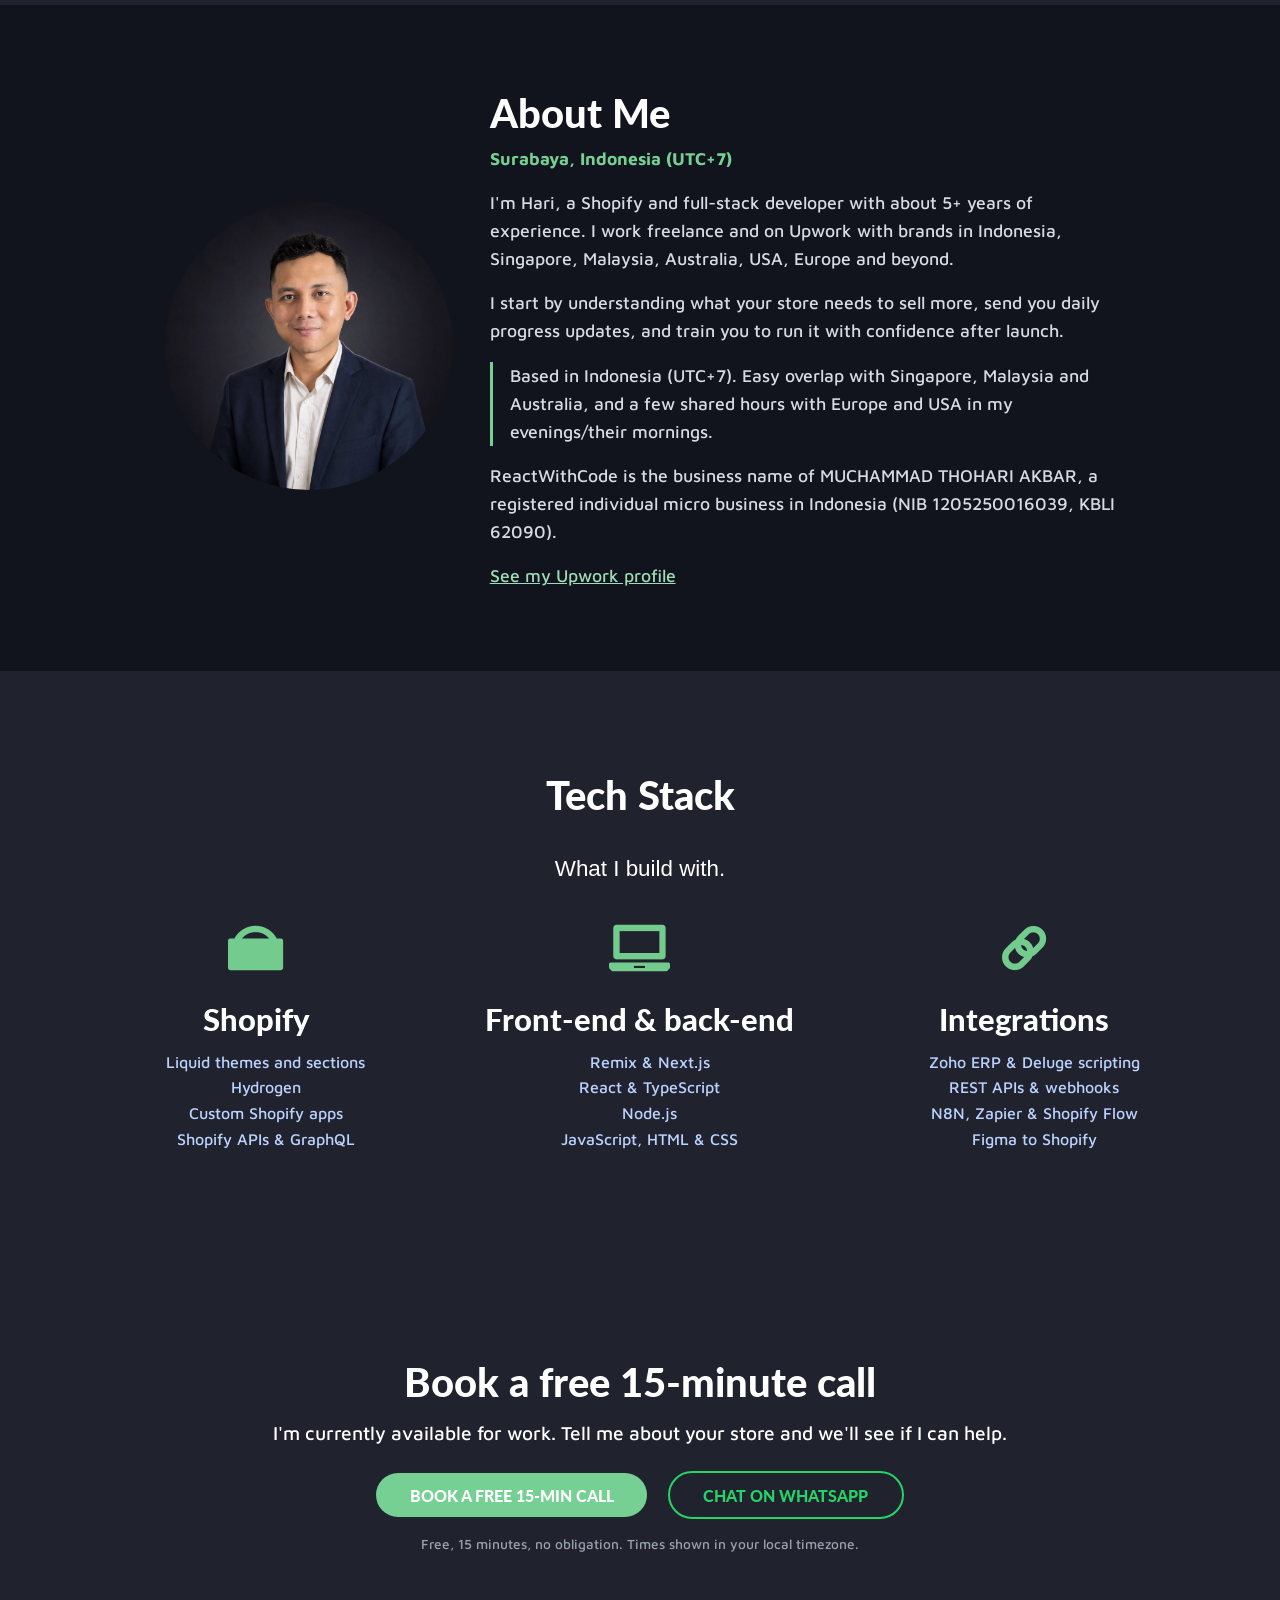
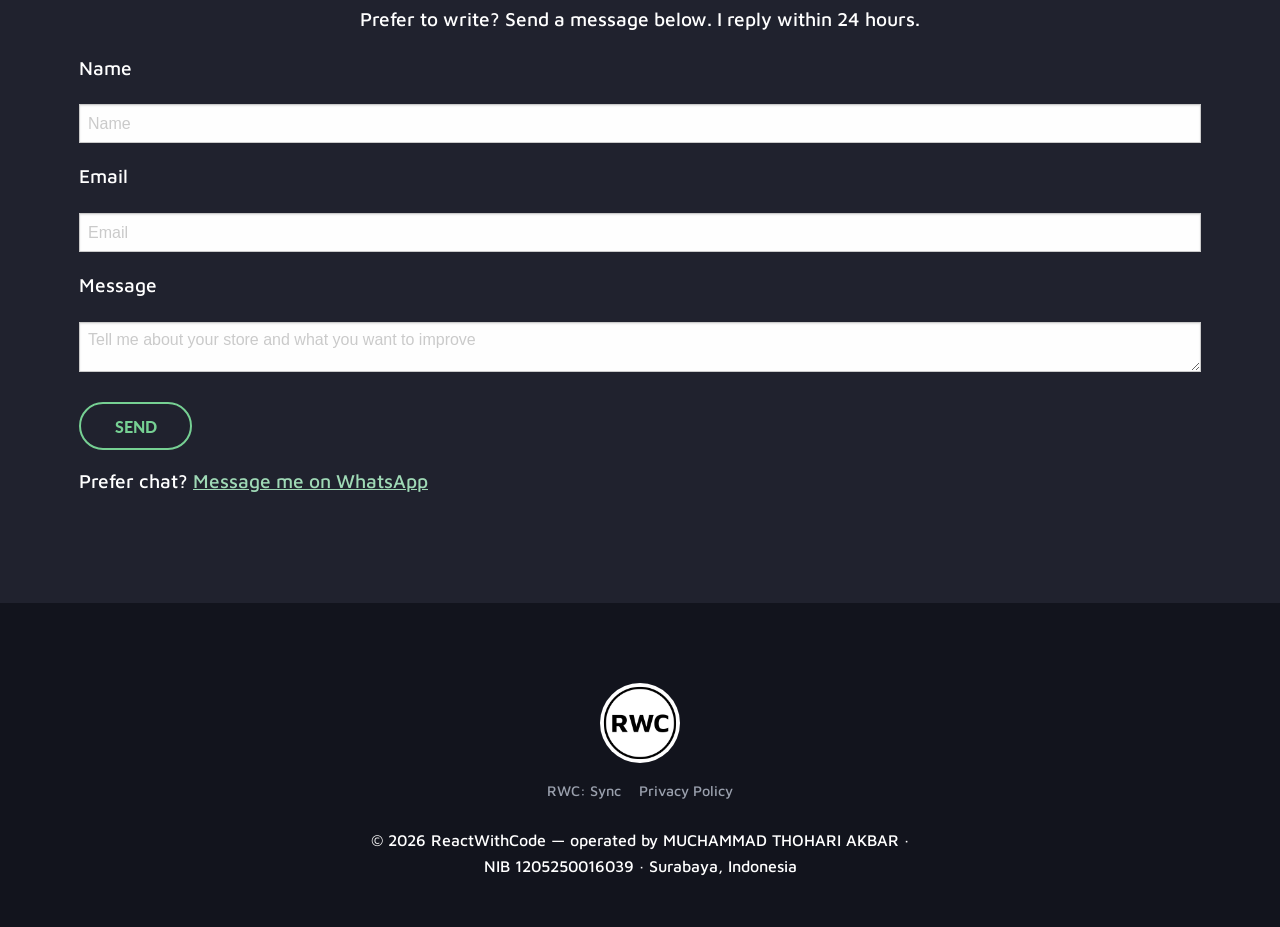
==== commit 22610360: "add landing page for rwc sync" ====
--- a/index.html
+++ b/index.html
@@ -126,6 +126,11 @@
 						Pricing
 					  </a>
 					</li>
+					<li>
+					  <a href="/rwc-sync/">
+						RWC: Sync
+					  </a>
+					</li>
 				<!-- <li>
 				  <a href="https://dev.to/thohariakb" target="_blank" rel="noopener noreferrer">
 					Blog
@@ -610,6 +615,7 @@
 					<!-- <p id="logo">RWC</p> -->
 					 <img src="assets/images/RWC-logo.png" alt="ReactWithCode Logo" class="footer-logo">
 					 <div class="footer-links">
+						<a href="/rwc-sync/">RWC: Sync</a>
 						<a href="/privacy-policy.html">Privacy Policy</a>
 					</div>
 					<p id="copyright">&copy; 2026 ReactWithCode &mdash; operated by MUCHAMMAD THOHARI AKBAR &middot; NIB 1205250016039 &middot; Surabaya, Indonesia</p>
